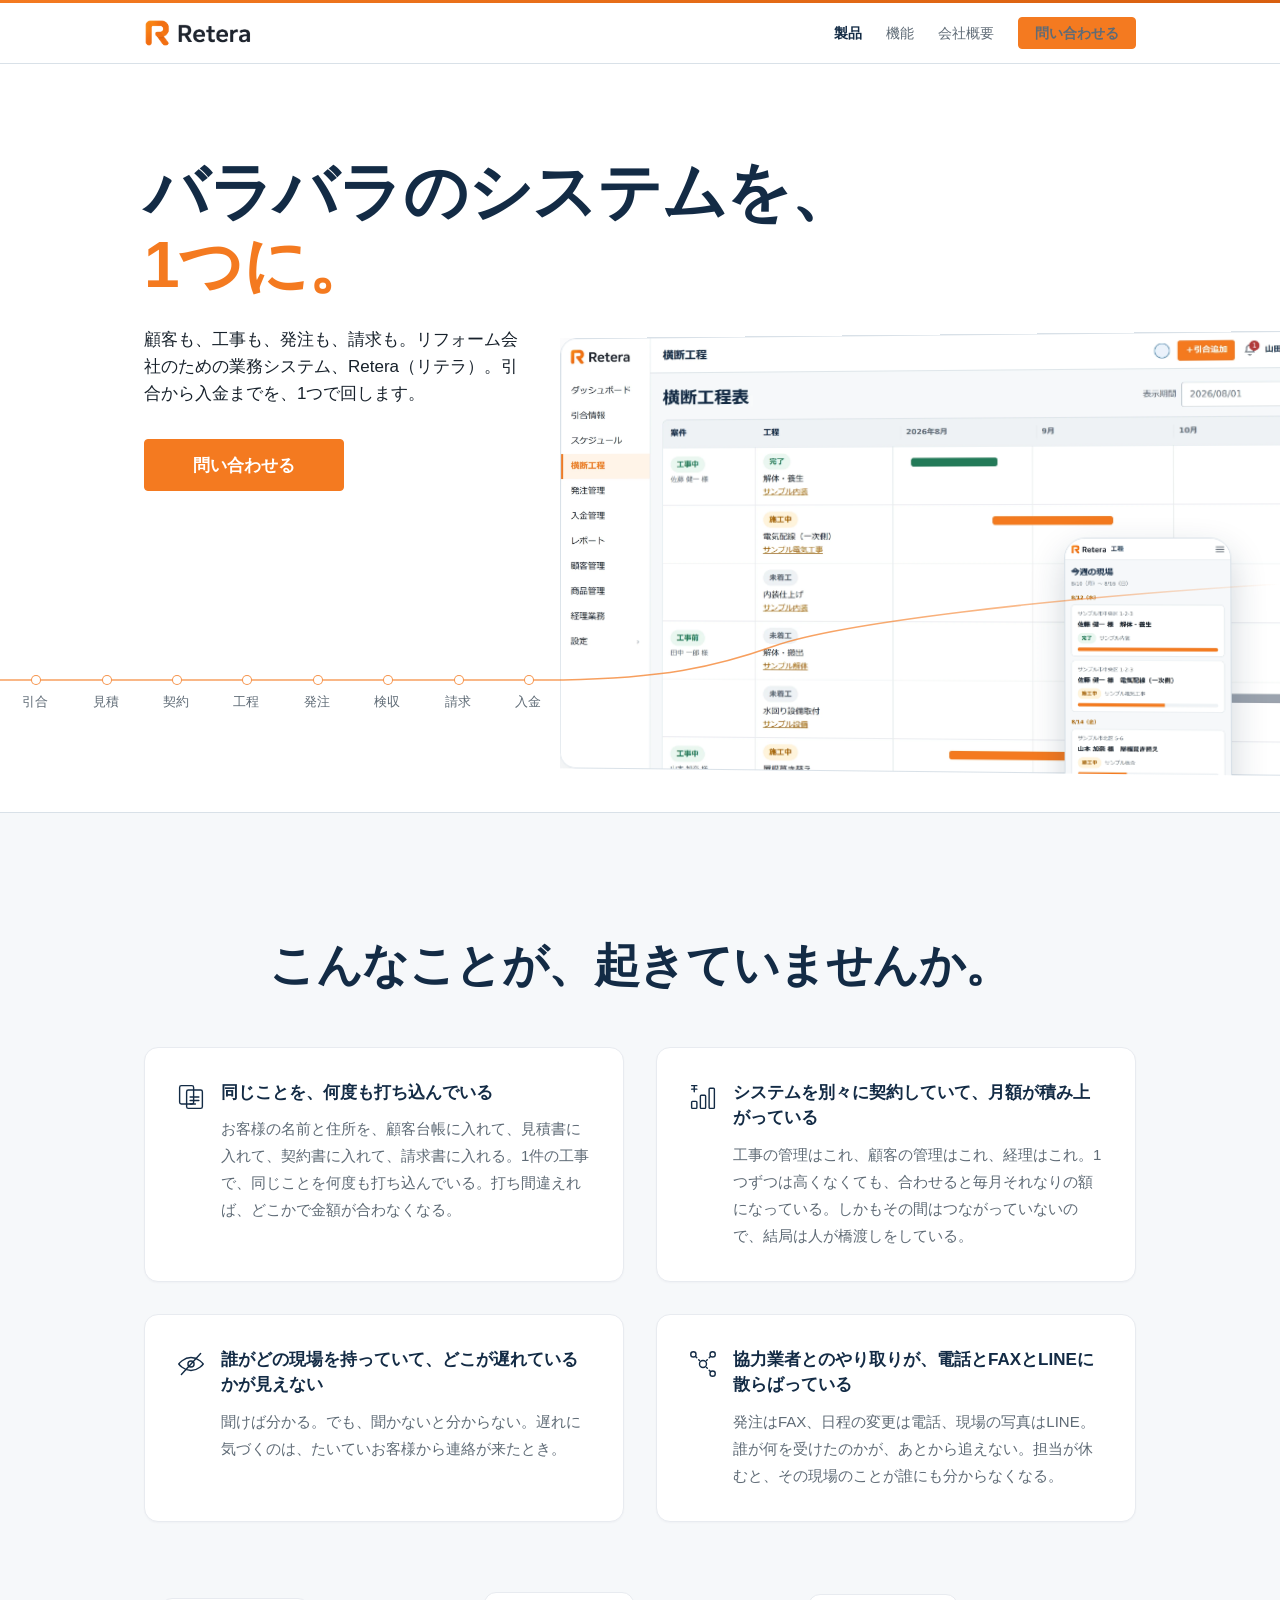
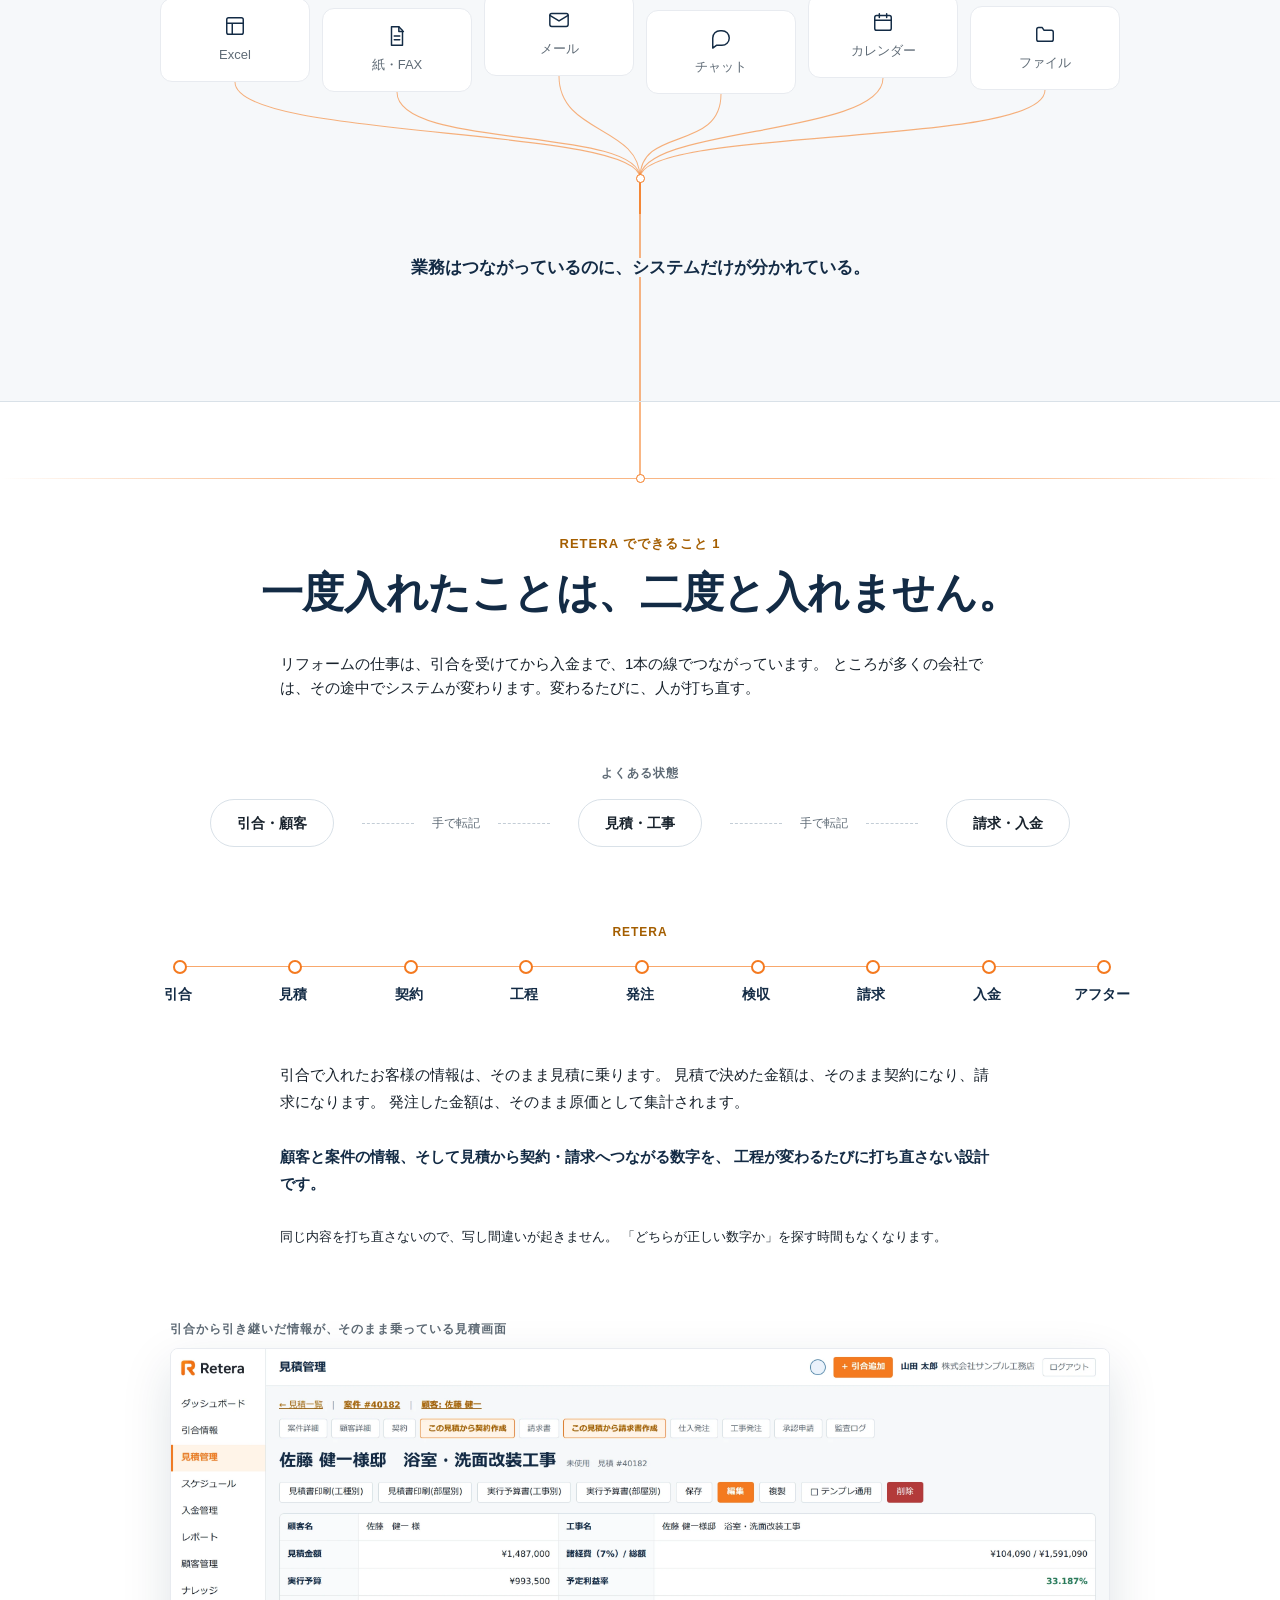
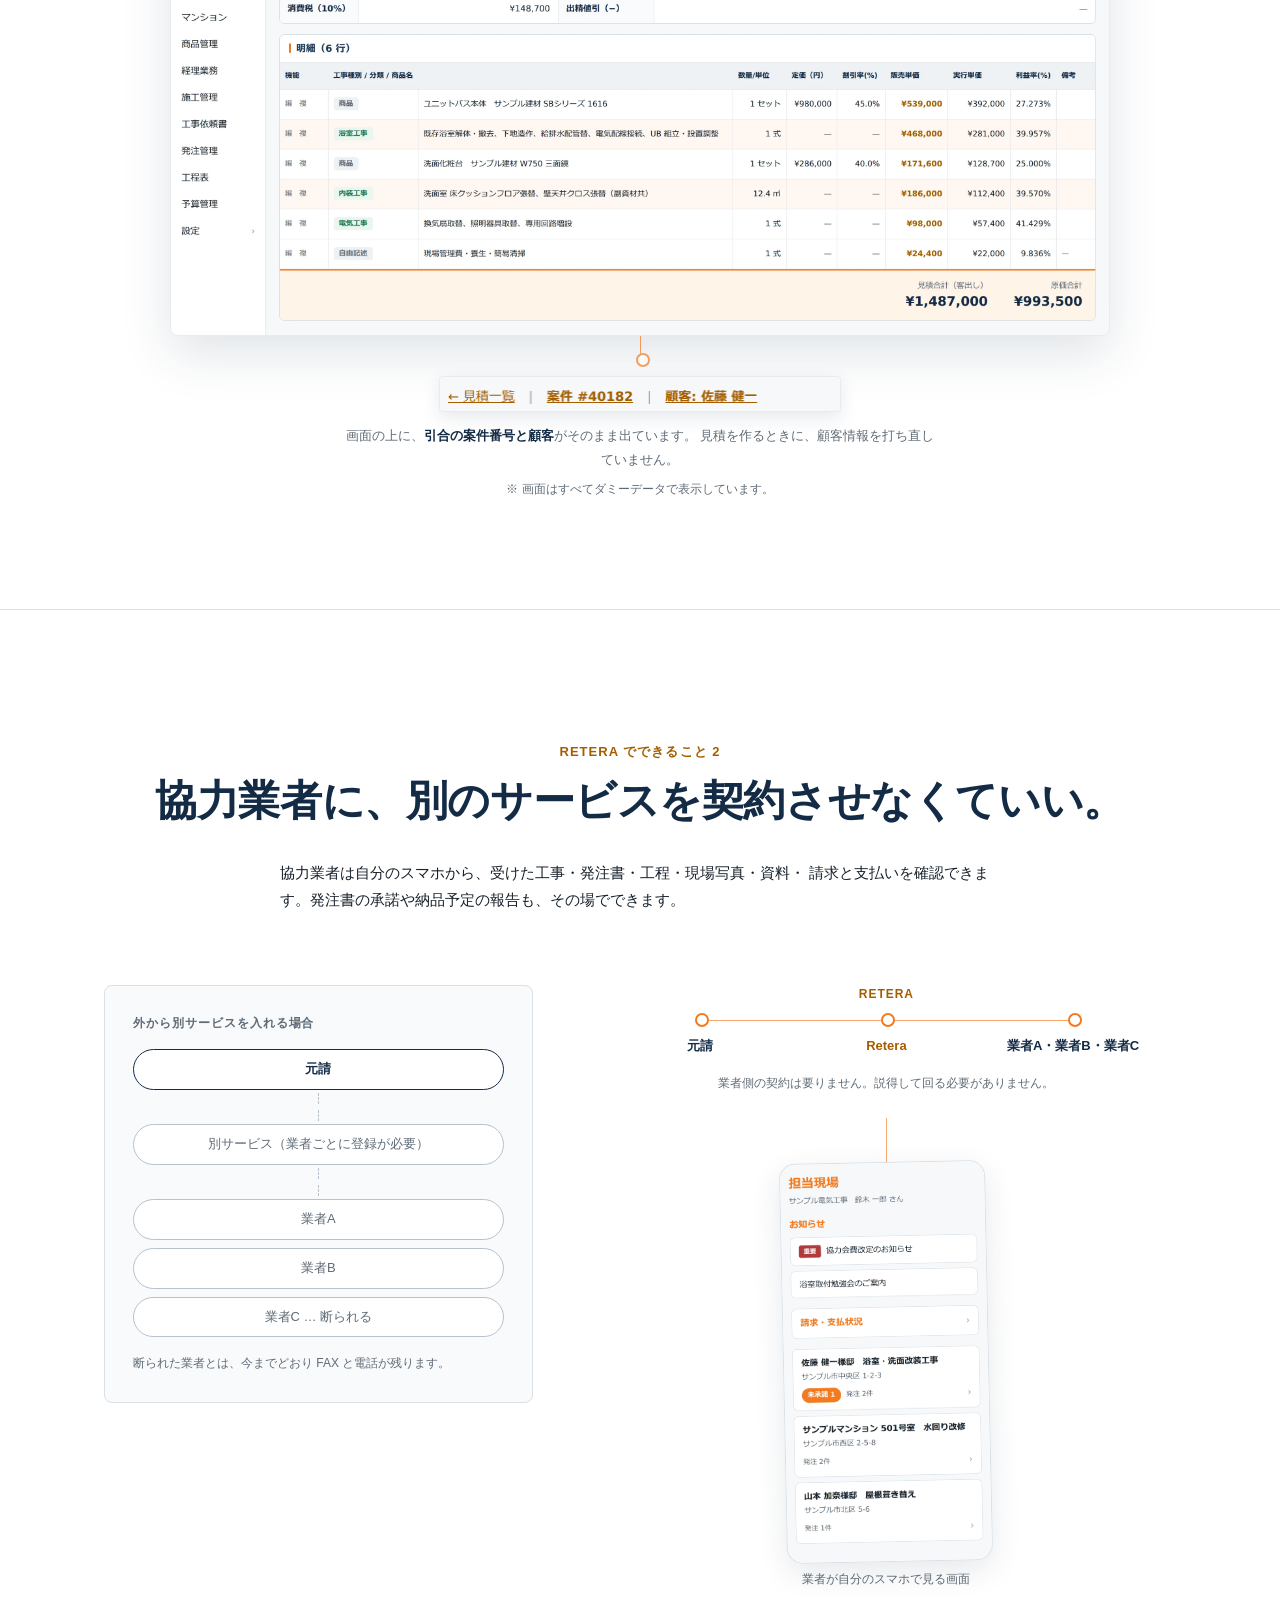
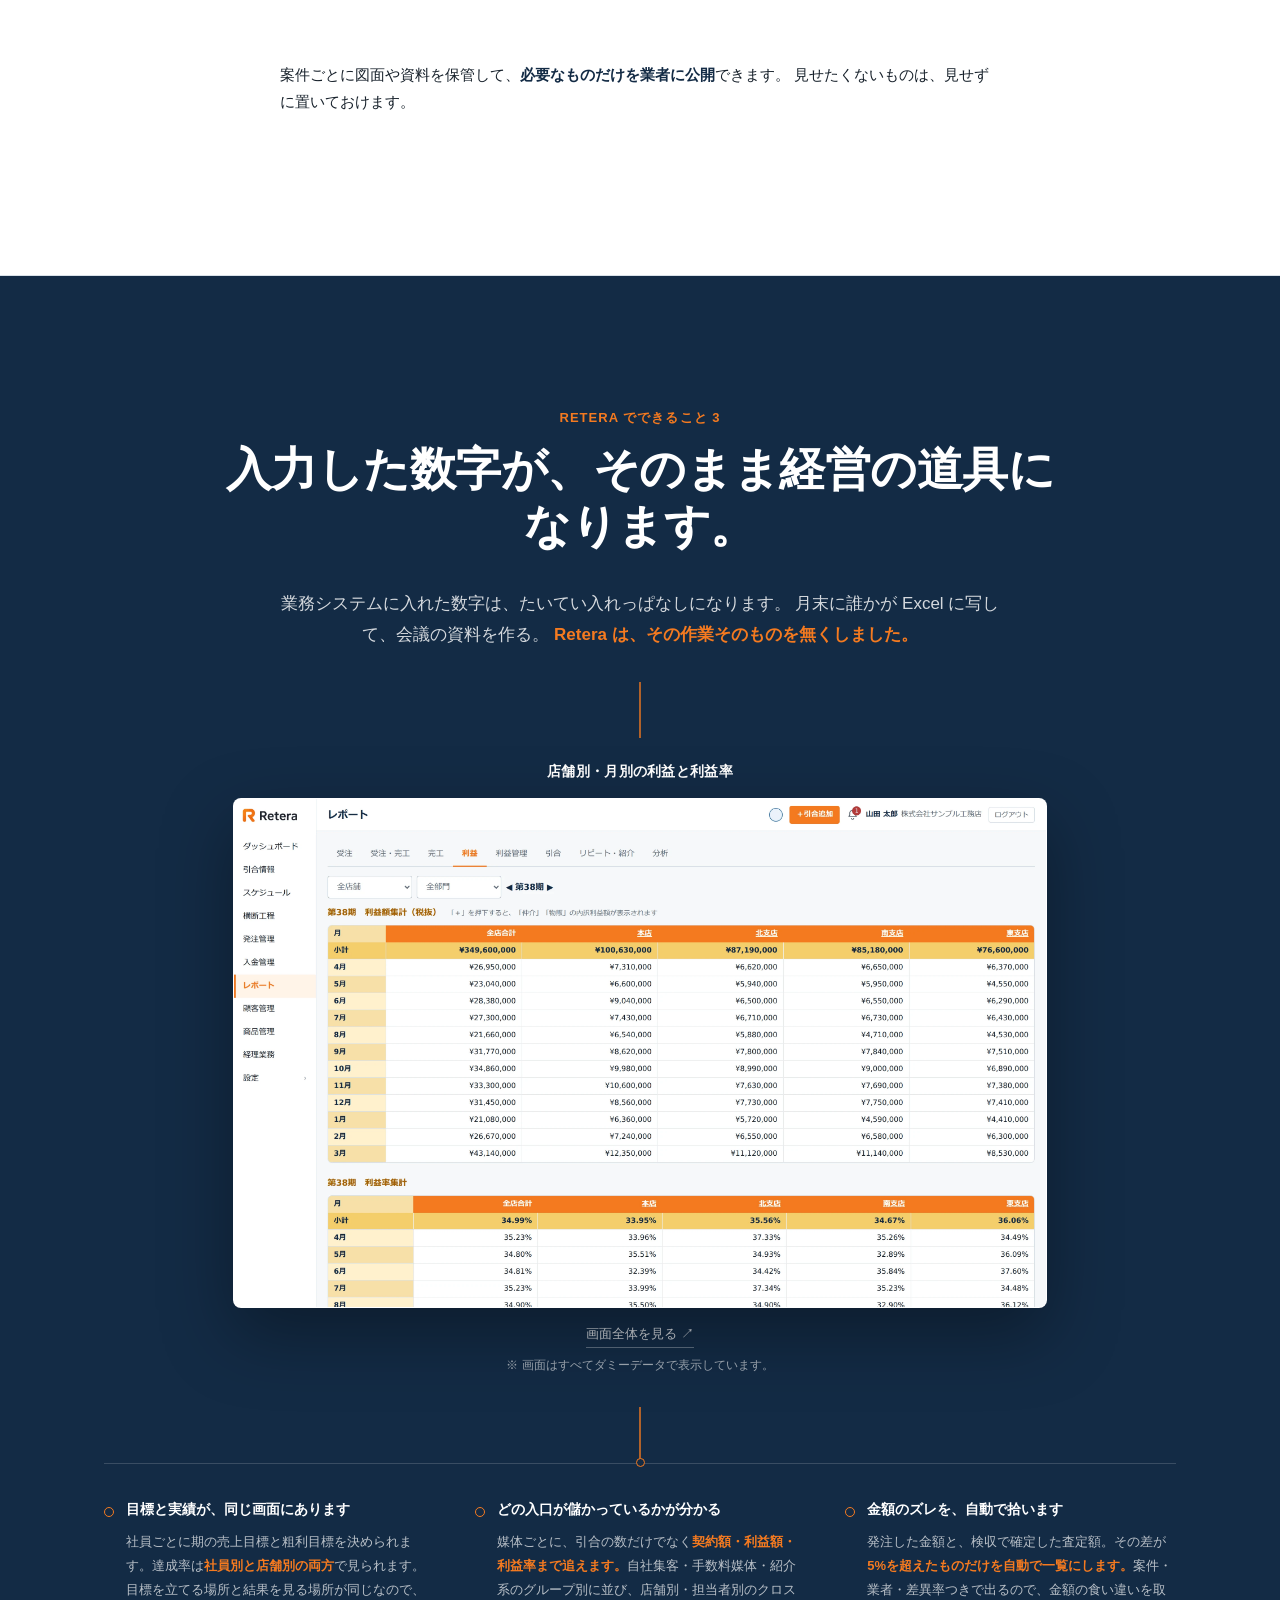
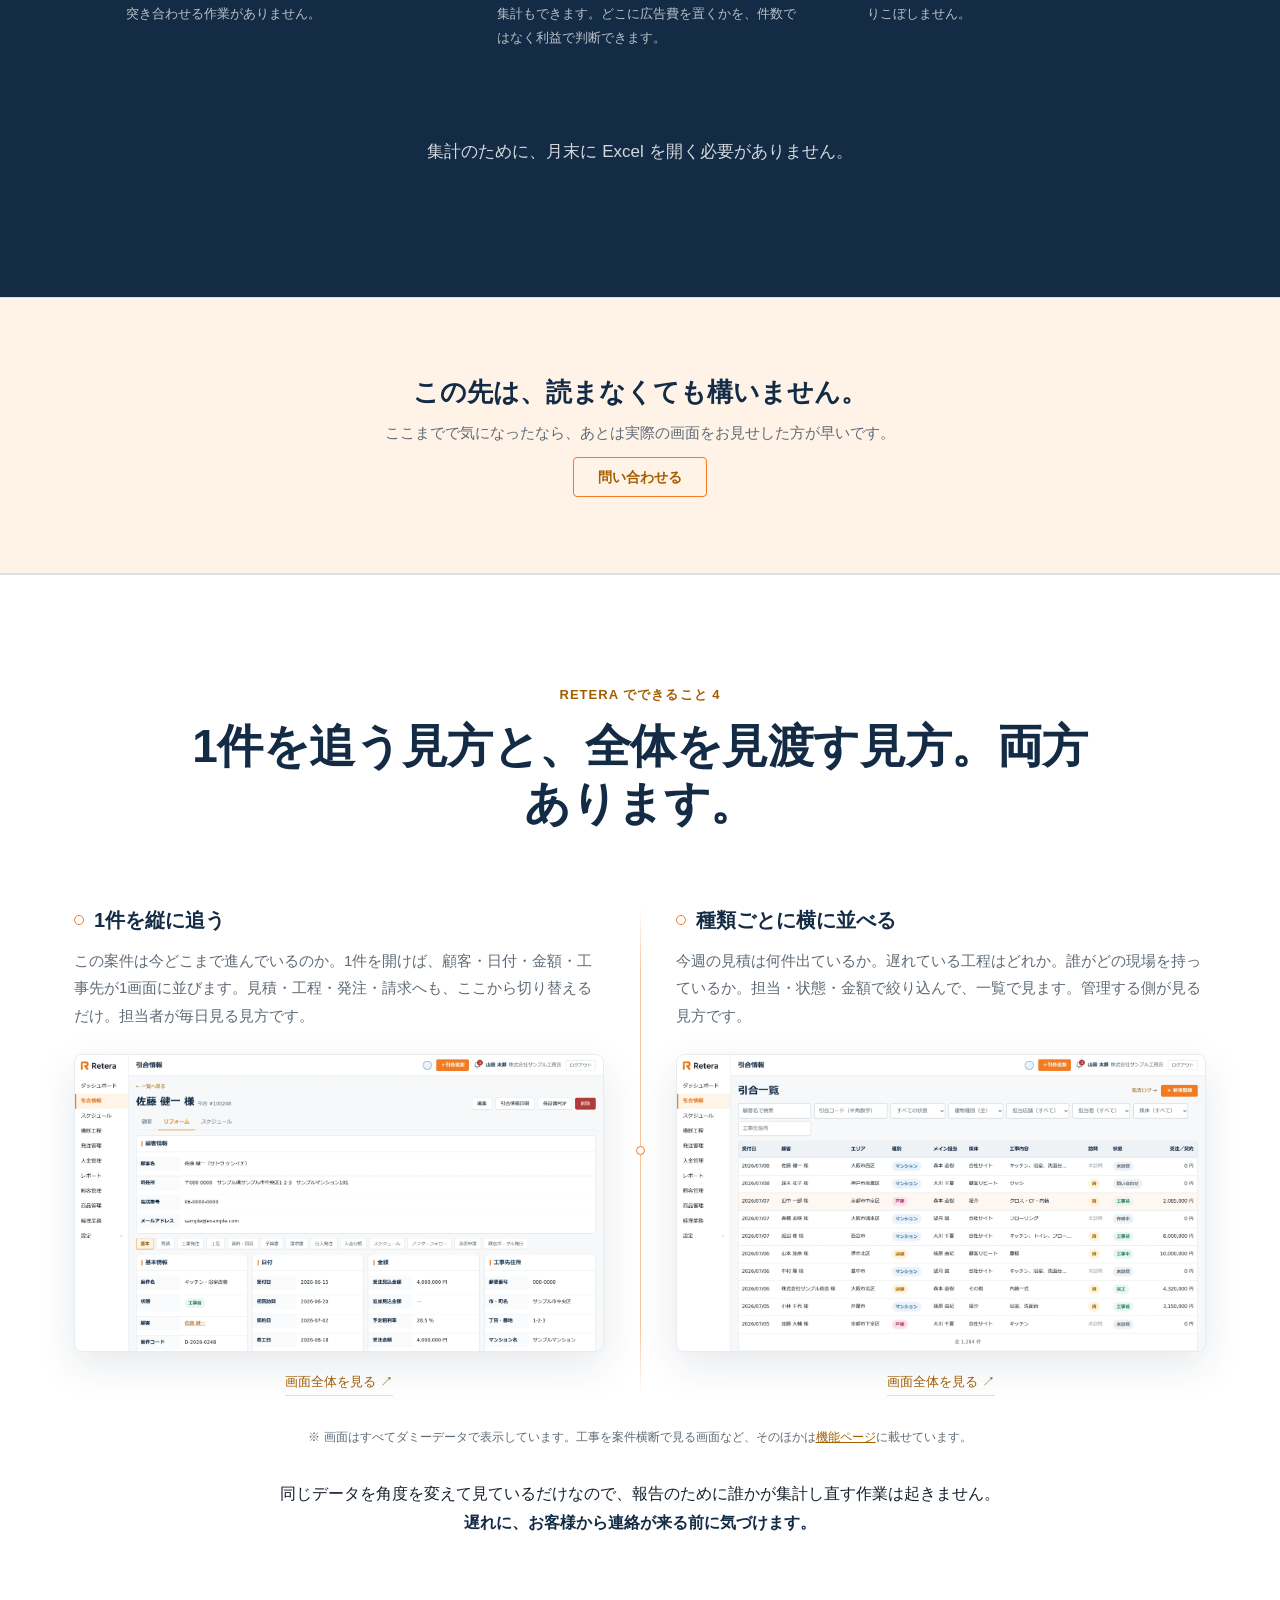
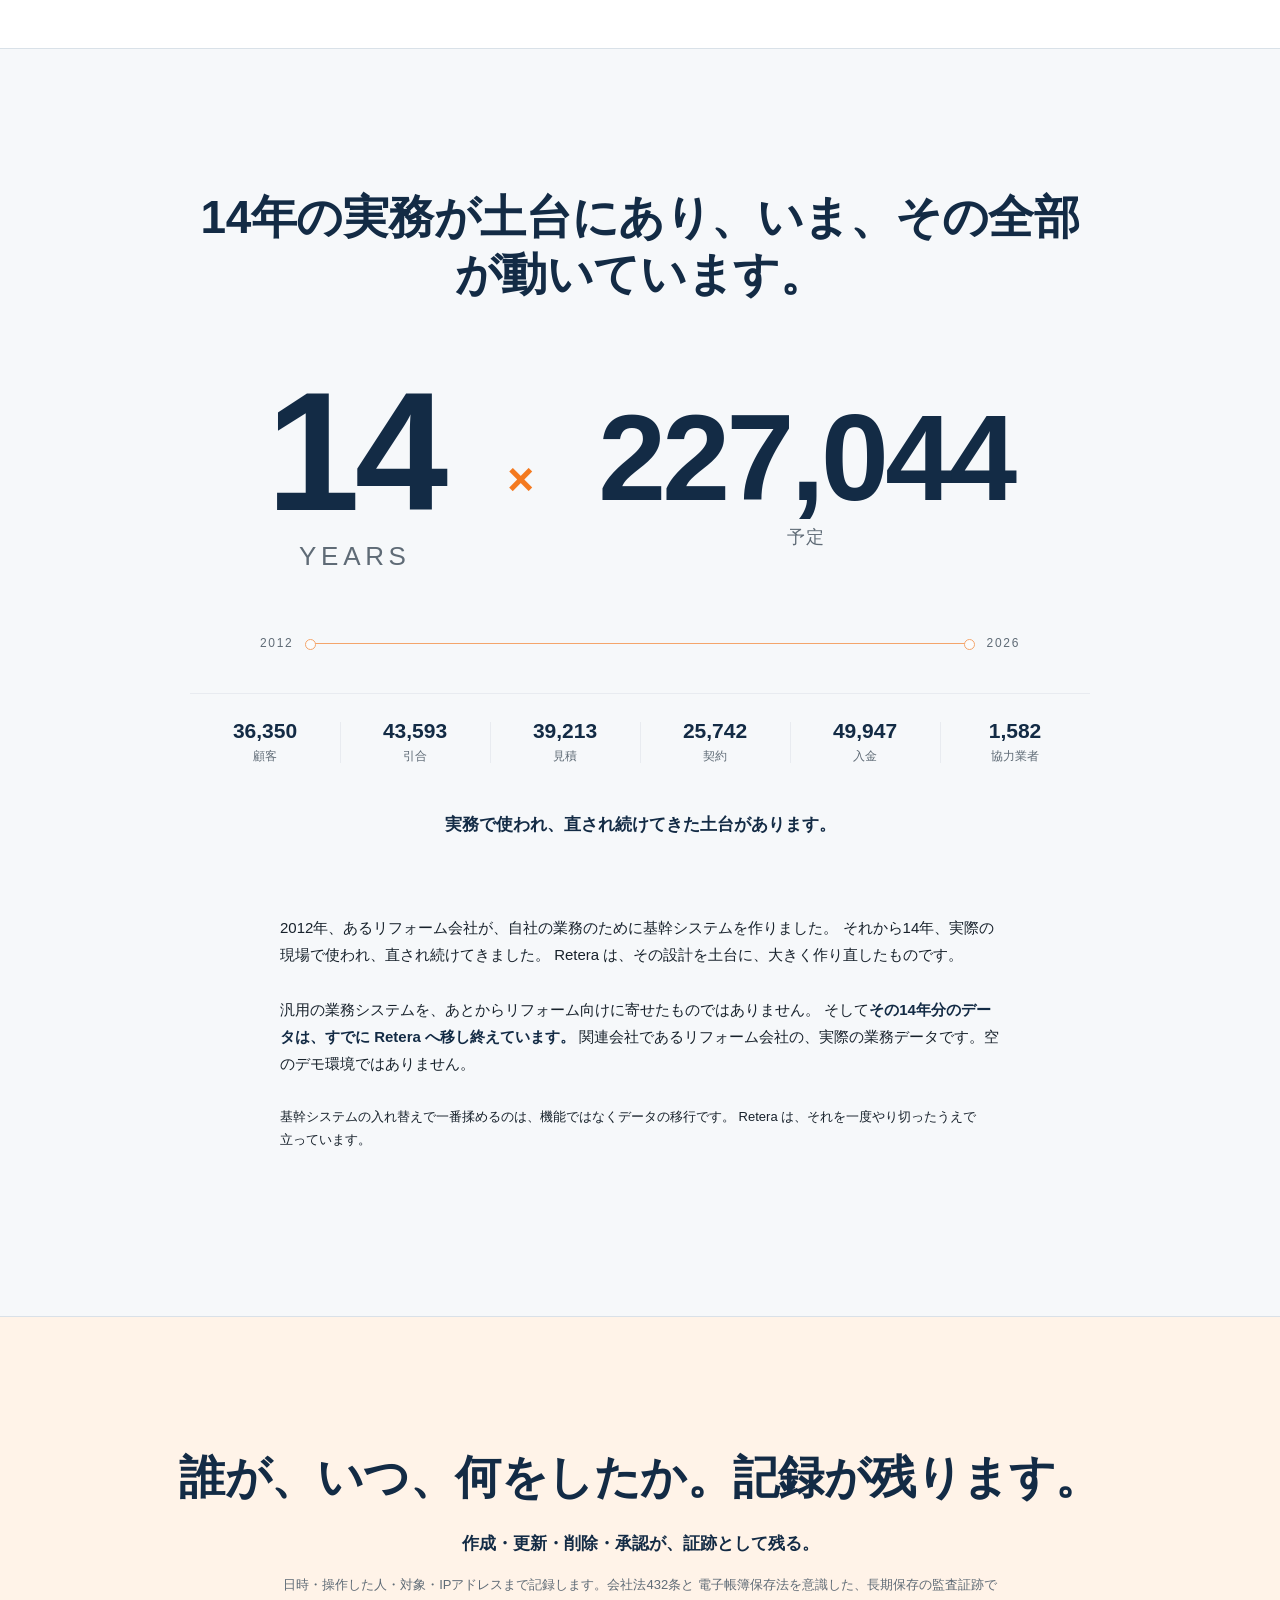
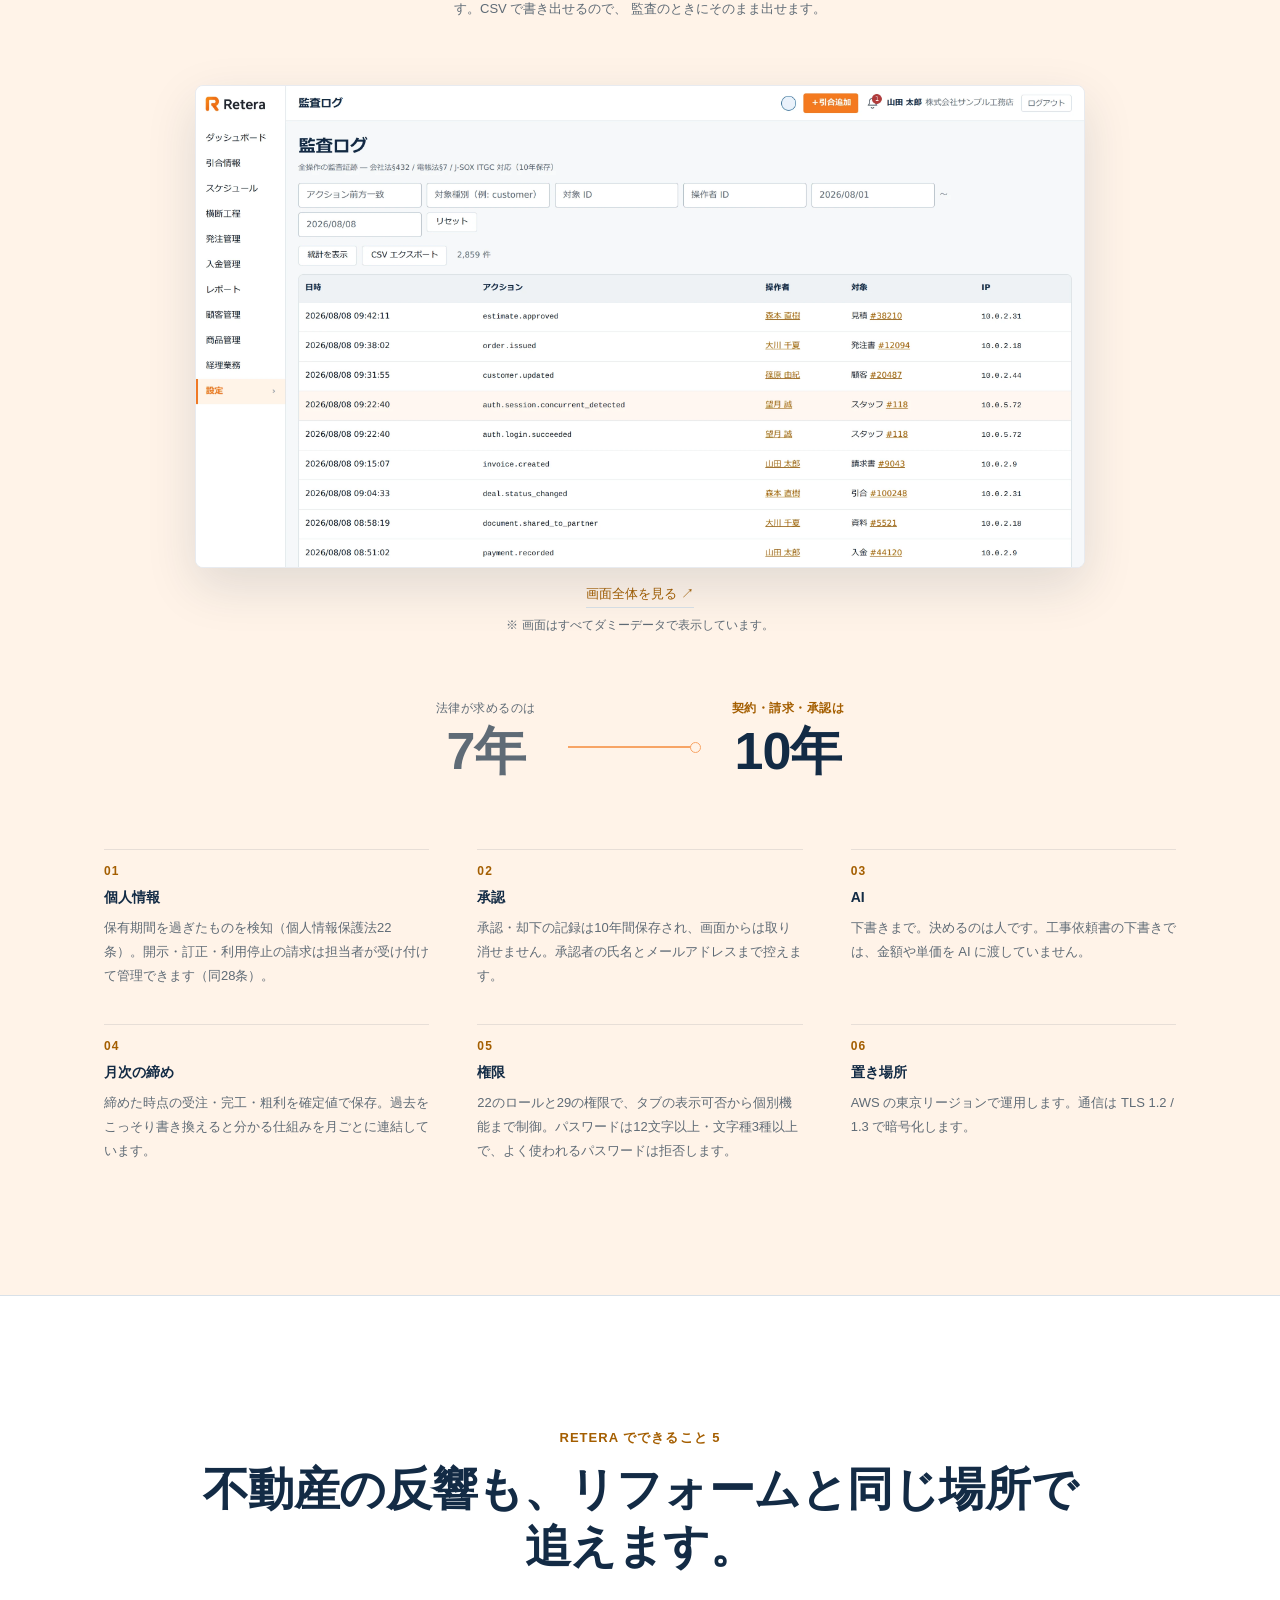
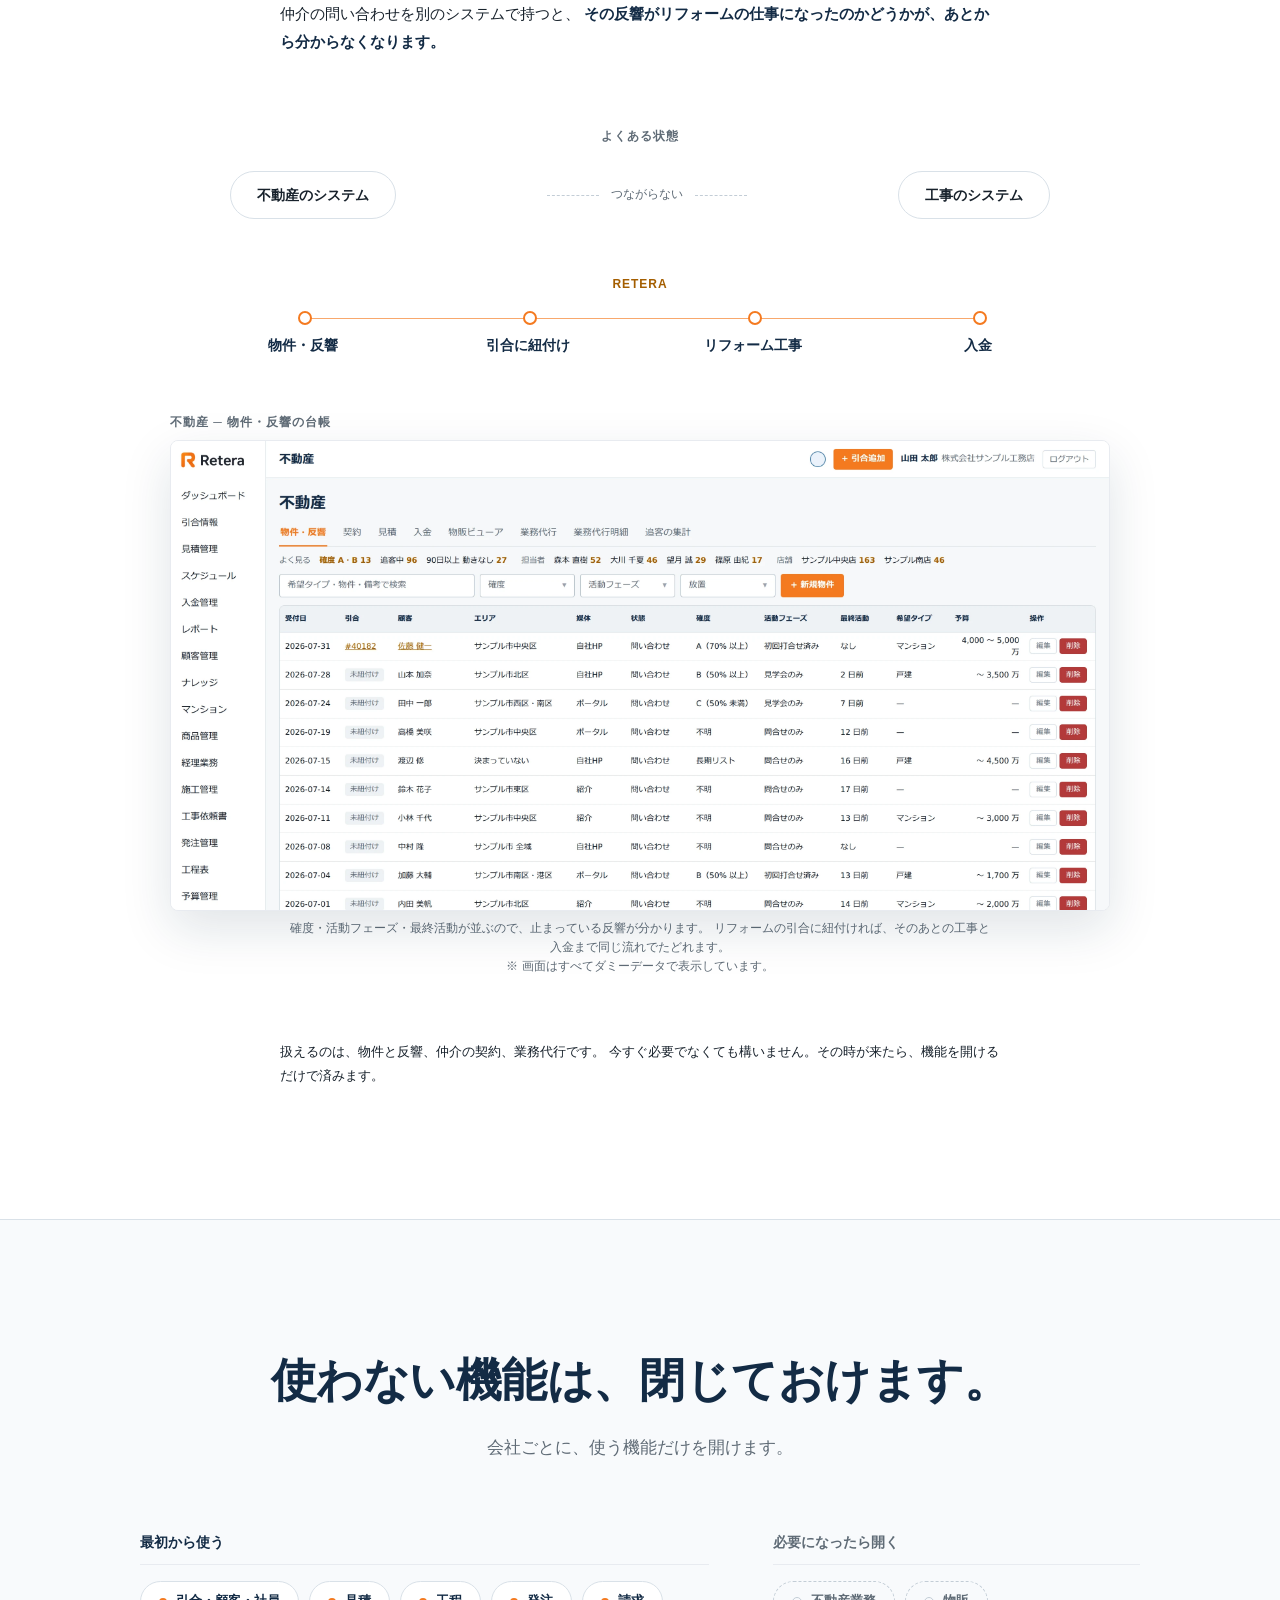
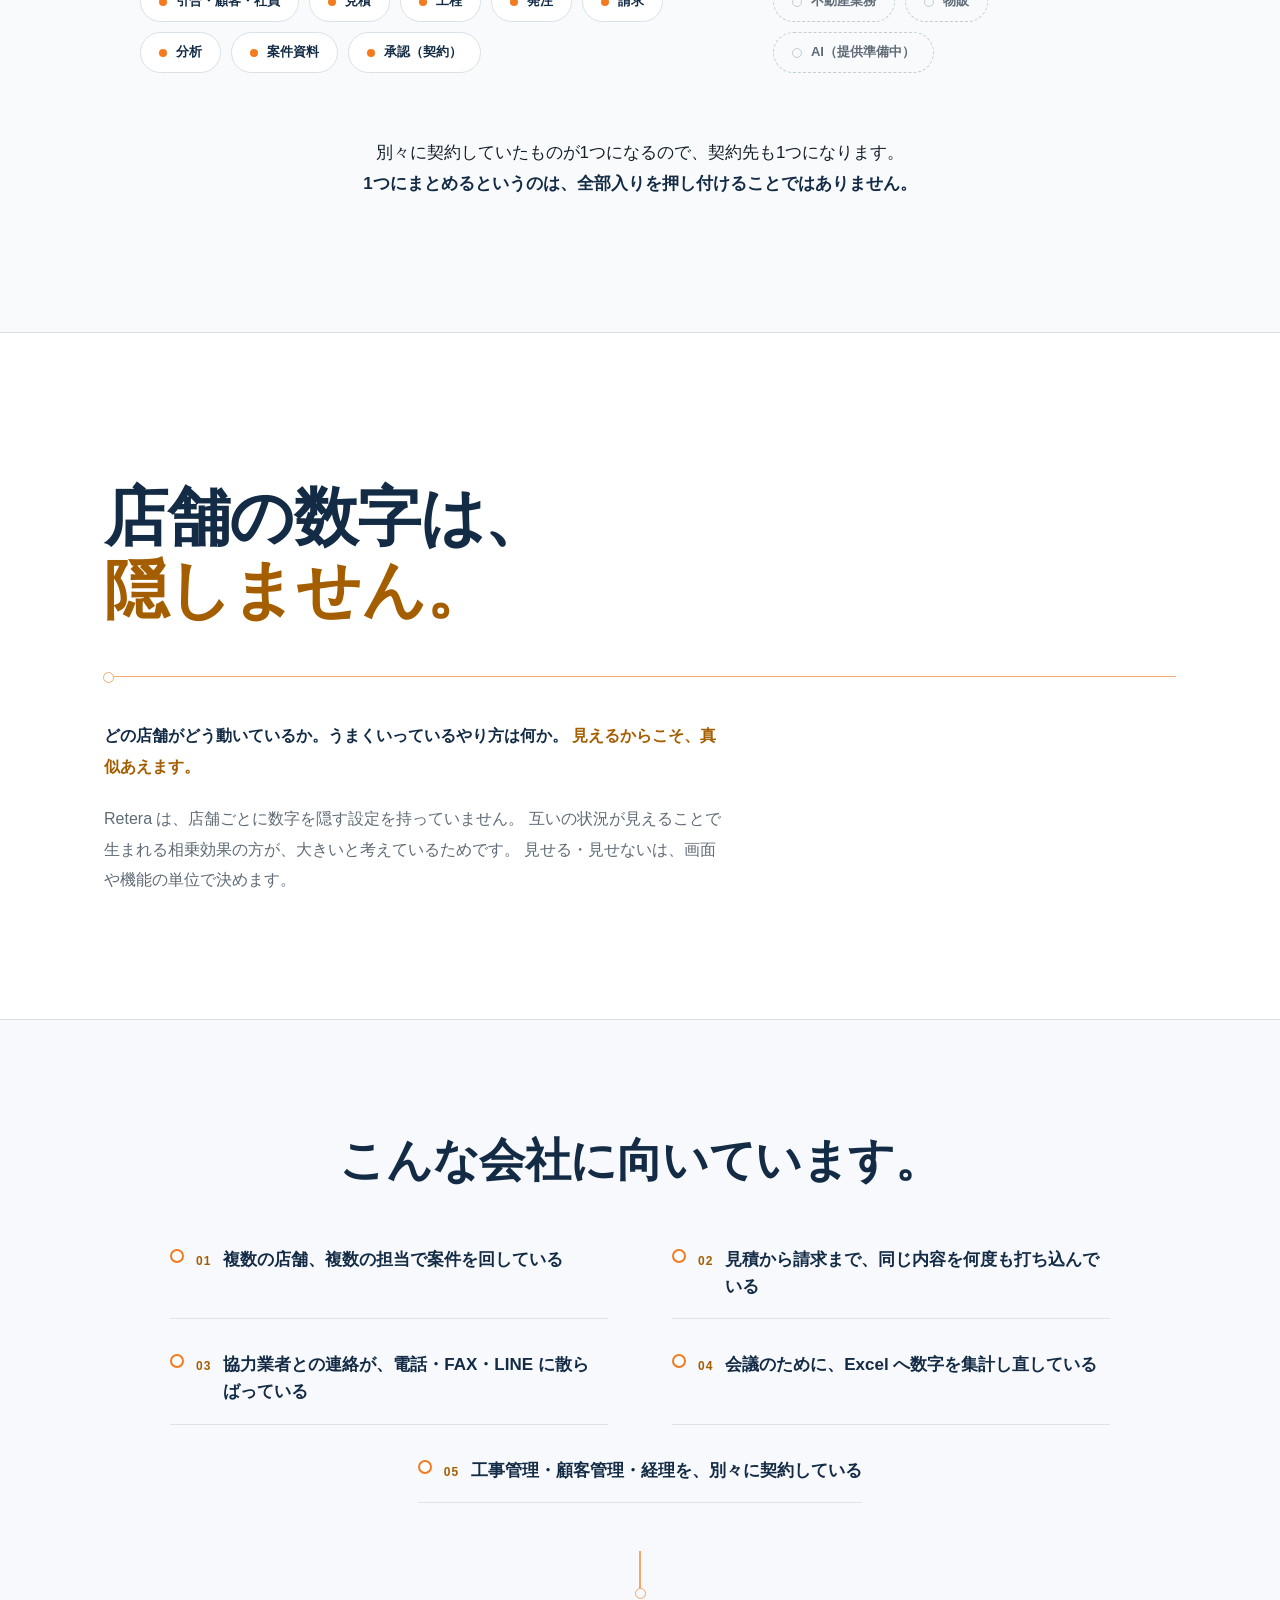
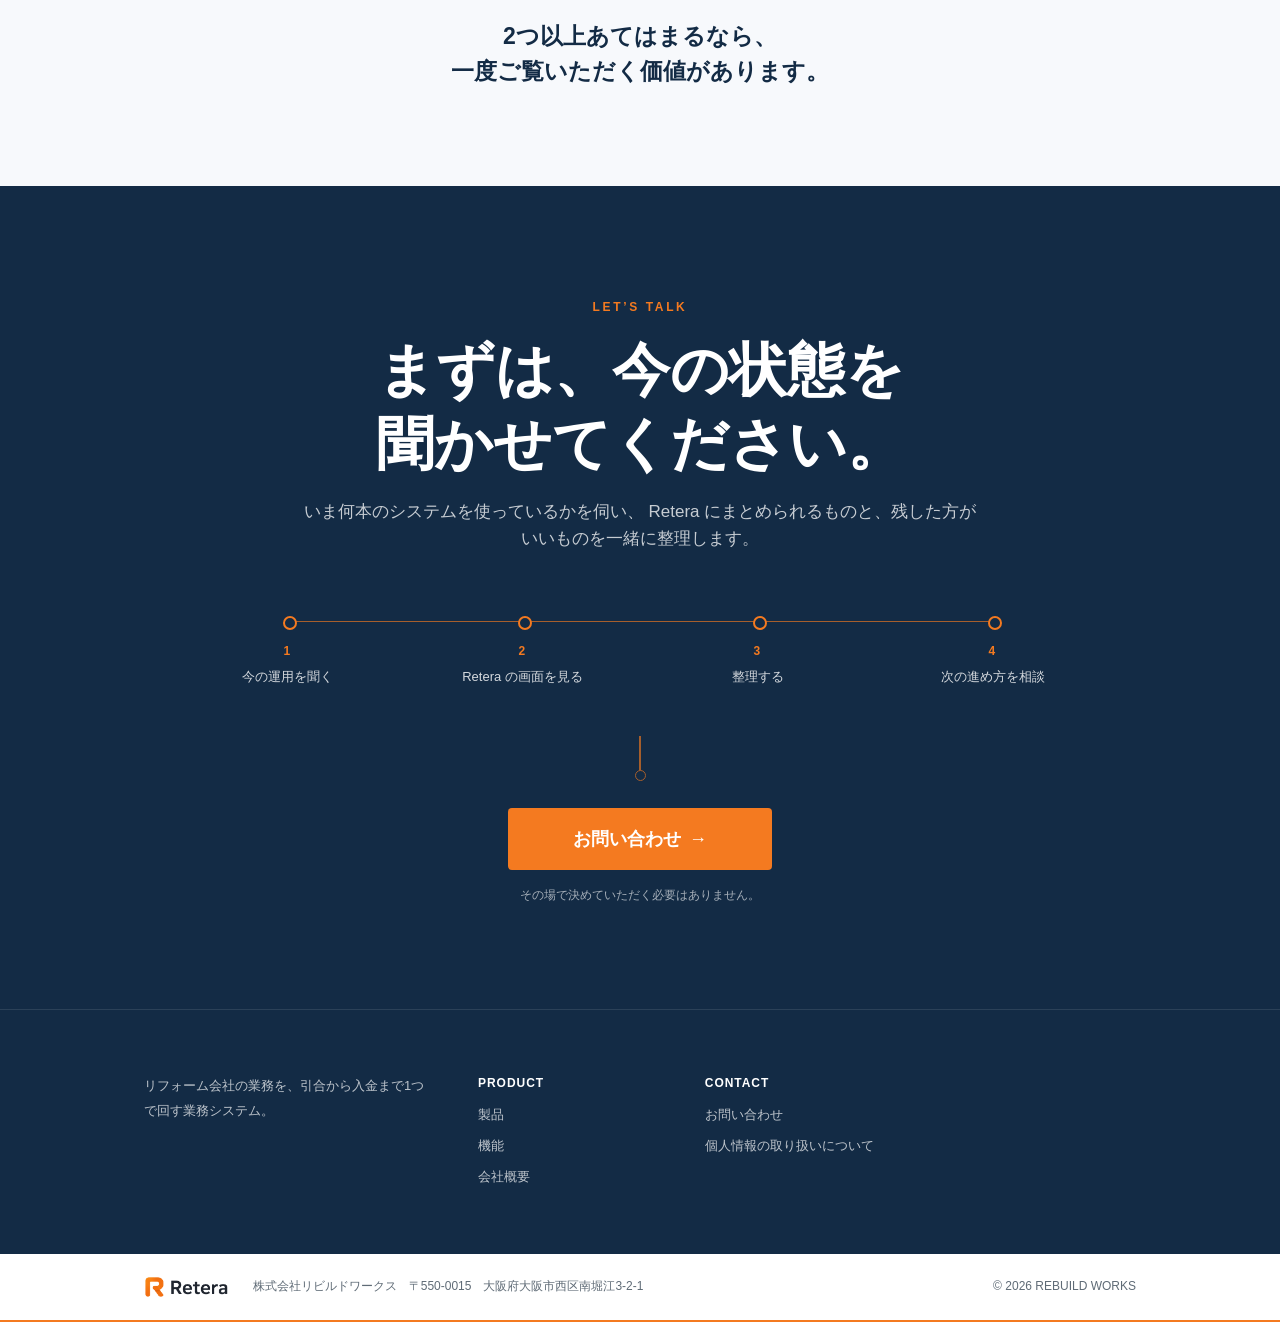
==== index.html @ f946f9e1 "図の線とノードの位置ずれを全ページ修正（第39回）" ====
<!DOCTYPE html>
<html lang="ja">
<head>
<meta charset="utf-8">
<meta name="viewport" content="width=device-width, initial-scale=1">
<title>リフォーム会社の業務システム Retera（リテラ）</title>
<meta name="description" content="Retera（リテラ）は、リフォーム会社の業務を引合から入金まで1つで回す業務システムです。引合・顧客、見積、契約、工程、発注、請求、入金、分析を同じデータの上でつなぎ、転記をなくします。提供は株式会社リビルドワークス。">

<meta name="robots" content="noindex, nofollow">

<meta property="og:type" content="website">
<meta property="og:site_name" content="Retera（リテラ）">
<meta property="og:locale" content="ja_JP">
<meta property="og:title" content="リフォーム会社の業務システム Retera（リテラ）">
<meta property="og:description" content="リフォーム会社の業務を、引合から入金まで1つで回す業務システム。顧客も、工事も、発注も、請求も、Retera（リテラ）1つで回します。">
<meta property="og:image" content="img/ogp.png">
<meta property="og:image:width" content="1200">
<meta property="og:image:height" content="630">
<meta property="og:image:alt" content="バラバラのシステムを、1つに。Retera（リテラ）">
<meta name="twitter:card" content="summary_large_image">
<meta name="twitter:title" content="リフォーム会社の業務システム Retera（リテラ）">
<meta name="twitter:description" content="リフォーム会社の業務を、引合から入金まで1つで回す業務システム。顧客も、工事も、発注も、請求も、Retera（リテラ）1つで回します。">
<meta name="twitter:image" content="img/ogp.png">

<meta name="theme-color" content="#132B45">
<link rel="icon" href="img/retera-mark-512.png">
<link rel="icon" type="image/png" sizes="32x32" href="img/favicon-32.png">
<link rel="icon" type="image/png" sizes="16x16" href="img/favicon-16.png">
<link rel="apple-touch-icon" sizes="180x180" href="img/apple-touch-icon.png">

<script type="application/ld+json">
{
  "@context": "https://schema.org",
  "@graph": [
    {
      "@type": "Organization",
      "name": "株式会社リビルドワークス",
      "alternateName": "REBUILD WORKS",
      "foundingDate": "2023",
      "email": "office@rebuildworks.co.jp",
      "telephone": "+81-6-6964-8777",
      "faxNumber": "+81-6-6964-8778",
      "address": {
        "@type": "PostalAddress",
        "postalCode": "550-0015",
        "addressCountry": "JP",
        "addressRegion": "大阪府",
        "addressLocality": "大阪市西区",
        "streetAddress": "南堀江3-2-1"
      },
      "logo": "img/retera-logo.png"
    },
    {
      "@type": "WebSite",
      "name": "Retera（リテラ）",
      "inLanguage": "ja",
      "publisher": {
        "@type": "Organization",
        "name": "株式会社リビルドワークス"
      }
    },
    {
      "@type": "SoftwareApplication",
      "name": "Retera",
      "alternateName": "リテラ",
      "applicationCategory": "BusinessApplication",
      "applicationSubCategory": "業務管理システム",
      "operatingSystem": "Web ブラウザ",
      "inLanguage": "ja",
      "description": "リフォーム会社の業務を、引合から入金まで1つで回す業務システム。引合・顧客、見積・契約、工程、発注・協力業者、請求・入金、分析までを同じデータの上でつなぎます。",
      "featureList": [
        "引合・顧客管理",
        "見積作成",
        "工程管理（案件横断の工程表）",
        "発注・協力業者ポータル",
        "請求・入金管理",
        "分析ダッシュボード",
        "案件資料の保管と業者への公開",
        "発注書の承認",
        "監査ログ"
      ],
      "publisher": {
        "@type": "Organization",
        "name": "株式会社リビルドワークス"
      }
    }
  ]
}
</script>
<link rel="stylesheet" href="style.css">

<script async src="https://www.googletagmanager.com/gtag/js?id=G-D5KDS50C9G"></script>
<script>
  window.dataLayer = window.dataLayer || [];
  function gtag(){dataLayer.push(arguments);}
  gtag('js', new Date());
  gtag('config', 'G-D5KDS50C9G');
</script>

</head>
<body>

<header class="site-header">
  <div class="container">
    <a class="brand" href="index.html"><img src="img/retera-logo.png" alt="Retera" width="593" height="154" decoding="async"></a>
    <button class="nav-toggle" type="button" aria-label="メニュー" aria-expanded="false"><span></span><span></span><span></span></button>
    <nav class="site-nav">
      <a href="index.html" class="current">製品</a>
      <a href="features.html">機能</a>
      <a href="company.html">会社概要</a>
      <a href="contact.html" class="btn btn-primary btn-sm">問い合わせる</a>
    </nav>
  </div>
</header>

<main>

<section class="hero">
  <div class="container hero-copy">
    <h1 class="h-hero">バラバラの<span class="nbr"><br></span>システムを、<br><span class="hi">1つに。</span></h1>
    <p class="lead">
      顧客も、工事も、発注も、請求も。リフォーム会社のための業務システム、<span class="nb">Retera（リテラ）。</span>引合から入金までを、1つで回します。
    </p>
    <a href="contact.html" class="btn btn-primary btn-hero">問い合わせる</a>
  </div>

  <ol class="heroline" role="img" aria-label="引合から入金までが一本につながっている">
    <li>引合</li><li>見積</li><li>契約</li><li>工程</li>
    <li>発注</li><li>検収</li><li>請求</li><li>入金</li>
  </ol>

  <div class="hero-stage">
    <div class="hero-pc">
      <picture><source srcset="img/screen-gantt.webp" type="image/webp"><img src="img/screen-gantt.png" alt="Retera の横断工程表。案件をまたいで工程が時間軸に並んでいる" width="2880" height="1400" decoding="async" fetchpriority="high"></picture>
    </div>
    <div class="hero-sp">
      <picture><source srcset="img/screen-mobile.webp" type="image/webp"><img src="img/screen-mobile.png" alt="Retera をスマホで開いた工程確認の画面" width="1170" height="2280" decoding="async"></picture>
    </div>
  </div>

  <div class="hero-flow" aria-hidden="true">
    <svg class="hero-line" viewBox="0 0 1200 132" preserveAspectRatio="none">
      <defs>
        <linearGradient id="lineFade" x1="0" y1="0" x2="1" y2="0">
          <stop offset="0" stop-color="#F47A20" stop-opacity="0.72"/>
          <stop offset="0.62" stop-color="#F47A20" stop-opacity="0.72"/>
          <stop offset="0.86" stop-color="#F47A20" stop-opacity="0.45"/>
          <stop offset="1" stop-color="#F47A20" stop-opacity="0"/>
        </linearGradient>
      </defs>
      
      <path d="M0 96 H 528 C 620 94 668 84 726 62 S 980 14 1200 0"
            fill="none" stroke="url(#lineFade)" stroke-width="1.5" vector-effect="non-scaling-stroke"/>
    </svg>
    <ol class="hero-nodes" role="img" aria-label="引合から入金までが一本につながっている">
      <li>引合</li><li>見積</li><li>契約</li><li>工程</li>
      <li>発注</li><li>検収</li><li>請求</li><li>入金</li>
    </ol>
  </div>

</section>

<section class="section issue">
  <div class="container">
    <h2 class="h-section">こんなことが、起きていませんか。</h2>

    <div class="issue-cards">
      <div class="issue-card">
        <svg class="ico" viewBox="0 0 32 32" aria-hidden="true">
          <rect x="3" y="3" width="16" height="21" rx="2"/>
          <rect x="11" y="8" width="18" height="21" rx="2"/>
          <path d="M15 16h10M15 20h10M15 24h6"/>
        </svg>
        <div>
          <h3>同じことを、何度も打ち込んでいる</h3>
          <p>お客様の名前と住所を、顧客台帳に入れて、見積書に入れて、契約書に入れて、請求書に入れる。1件の工事で、同じことを何度も打ち込んでいる。打ち間違えれば、どこかで金額が合わなくなる。</p>
        </div>
      </div>

      <div class="issue-card">
        <svg class="ico" viewBox="0 0 32 32" aria-hidden="true">
          <rect x="3" y="21" width="6" height="8" rx="1"/>
          <rect x="13" y="14" width="6" height="15" rx="1"/>
          <rect x="23" y="6" width="6" height="23" rx="1"/>
          <path d="M3 3h6M3 7h6M6 3v7"/>
        </svg>
        <div>
          <h3>システムを別々に契約していて、月額が積み上がっている</h3>
          <p>工事の管理はこれ、顧客の管理はこれ、経理はこれ。1つずつは高くなくても、合わせると毎月それなりの額になっている。しかもその間はつながっていないので、結局は人が橋渡しをしている。</p>
        </div>
      </div>

      <div class="issue-card">
        <svg class="ico" viewBox="0 0 32 32" aria-hidden="true">
          <path d="M2 16s5.5-7.5 14-7.5S30 16 30 16s-5.5 7.5-14 7.5S2 16 2 16z"/>
          <circle cx="16" cy="16" r="3.5"/>
          <path d="M5 28L27 4"/>
        </svg>
        <div>
          <h3>誰がどの現場を持っていて、どこが遅れているかが見えない</h3>
          <p>聞けば分かる。でも、聞かないと分からない。遅れに気づくのは、たいていお客様から連絡が来たとき。</p>
        </div>
      </div>

      <div class="issue-card">
        <svg class="ico" viewBox="0 0 32 32" aria-hidden="true">
          <circle cx="16" cy="16" r="4"/>
          <circle cx="5" cy="5" r="3"/>
          <circle cx="27" cy="5" r="3"/>
          <circle cx="27" cy="27" r="3"/>
          <path d="M7.5 7.5l4.5 4.5M24.5 7.5L20 12M24.5 24.5L20 20" stroke-dasharray="2 3"/>
        </svg>
        <div>
          <h3>協力業者とのやり取りが、電話とFAXとLINEに散らばっている</h3>
          <p>発注はFAX、日程の変更は電話、現場の写真はLINE。誰が何を受けたのかが、あとから追えない。担当が休むと、その現場のことが誰にも分からなくなる。</p>
        </div>
      </div>
    </div>

    <div class="split-viz">
      <ul class="split-cards">
        <li>
          <svg class="ico" viewBox="0 0 24 24" aria-hidden="true"><rect x="3" y="3" width="18" height="18" rx="2"/><path d="M3 9h18M9 9v12"/></svg>
          Excel
        </li>
        <li>
          <svg class="ico" viewBox="0 0 24 24" aria-hidden="true"><path d="M6 2h8l4 4v16H6z"/><path d="M14 2v5h5M9 12h6M9 16h6"/></svg>
          紙・FAX
        </li>
        <li>
          <svg class="ico" viewBox="0 0 24 24" aria-hidden="true"><rect x="2" y="5" width="20" height="14" rx="2"/><path d="M2 7l10 6 10-6"/></svg>
          メール
        </li>
        <li>
          <svg class="ico" viewBox="0 0 24 24" aria-hidden="true"><path d="M21 12a8 8 0 0 1-8 8H7l-4 3V12a8 8 0 0 1 8-8h2a8 8 0 0 1 8 8z"/></svg>
          チャット
        </li>
        <li>
          <svg class="ico" viewBox="0 0 24 24" aria-hidden="true"><rect x="3" y="5" width="18" height="16" rx="2"/><path d="M3 10h18M8 3v4M16 3v4"/></svg>
          カレンダー
        </li>
        <li>
          <svg class="ico" viewBox="0 0 24 24" aria-hidden="true"><path d="M3 7a2 2 0 0 1 2-2h4l2 3h8a2 2 0 0 1 2 2v8a2 2 0 0 1-2 2H5a2 2 0 0 1-2-2z"/></svg>
          ファイル
        </li>
      </ul>

      <div class="converge-wrap">
      
      <svg class="converge converge-pc" viewBox="0 -8 1200 140" preserveAspectRatio="none" aria-hidden="true">
        <g fill="none" stroke="#F47A20" stroke-opacity="0.58" stroke-width="1.2" vector-effect="non-scaling-stroke">
          <path d="M93.75 0   C93.75 58   600 44 600 96"/>
          <path d="M296.25 10 C296.25 68  600 44 600 96"/>
          <path d="M498.75 -6 C498.75 52  600 44 600 96"/>
          <path d="M701.25 12 C701.25 70  600 44 600 96"/>
          <path d="M903.75 -4 C903.75 54  600 44 600 96"/>
          <path d="M1106.25 8 C1106.25 66 600 44 600 96"/>
        </g>
        <path d="M600 96 V 132" fill="none" stroke="#F47A20" stroke-width="1.8" vector-effect="non-scaling-stroke"/>
      </svg>

      <svg class="converge converge-sp" viewBox="0 0 1200 104" preserveAspectRatio="none" aria-hidden="true">
        <g fill="none" stroke="#F47A20" stroke-opacity="0.58" stroke-width="1.2" vector-effect="non-scaling-stroke">
          <path d="M190.6 0 C190.6 46 600 34 600 72"/>
          <path d="M600 0 V 72"/>
          <path d="M1009.4 0 C1009.4 46 600 34 600 72"/>
        </g>
        <path d="M600 72 V 104" fill="none" stroke="#F47A20" stroke-width="1.8" vector-effect="non-scaling-stroke"/>
      </svg>
      
      <i class="cv-node" aria-hidden="true"></i>
      </div>

      <div class="issue-close">
        <p class="issue-next"><span>業務はつながっているのに、システムだけが分かれている。</span></p>
      </div>
    </div>
  </div>
</section>

<section class="section section-white flow-in">
  <div class="flow-join" aria-hidden="true">
    <span class="fj-v"></span>
    <span class="fj-h"></span>
    <span class="fj-n"></span>
  </div>
  <div class="container">
    <p class="kicker">RETERA でできること 1</p>
    <h2 class="h-section">一度入れたことは、二度と入れません。</h2>

    <p class="measure">
      リフォームの仕事は、引合を受けてから入金まで、1本の線でつながっています。
      ところが多くの会社では、その途中でシステムが変わります。変わるたびに、人が打ち直す。
    </p>

    <div class="compare viz solve-viz">
      <div class="cmp cmp-before">
        <div class="cmp-label">よくある状態</div>
        <div class="cmp-row">
          <span class="cmp-box">引合・顧客</span>
          <span class="cmp-break">手で転記</span>
          <span class="cmp-box">見積・工事</span>
          <span class="cmp-break">手で転記</span>
          <span class="cmp-box">請求・入金</span>
        </div>
      </div>

      <div class="cmp cmp-after">
        <div class="cmp-label">RETERA</div>
        <ol class="solveline" data-flow="9">
          <li>引合</li><li>見積</li><li>契約</li><li>工程</li><li>発注</li>
          <li>検収</li><li>請求</li><li>入金</li><li>アフター</li>
        </ol>
      </div>
    </div>

    <div class="measure solve-body">
      <p>
        引合で入れたお客様の情報は、そのまま見積に乗ります。
        見積で決めた金額は、そのまま契約になり、請求になります。
        発注した金額は、そのまま原価として集計されます。
      </p>
      <p>
        <span class="emph">顧客と案件の情報、そして見積から契約・請求へつながる数字を、
        工程が変わるたびに打ち直さない設計です。</span>
      </p>
      <p class="muted small">
        同じ内容を打ち直さないので、写し間違いが起きません。
        「どちらが正しい数字か」を探す時間もなくなります。
      </p>
    </div>

    <figure class="solve-shot">
      <figcaption class="ls-tag">引合から引き継いだ情報が、そのまま乗っている見積画面</figcaption>
      <a class="shot-frame" href="img/screen-estimate.png" target="_blank" rel="noopener">
        <picture><source srcset="img/screen-estimate.webp" type="image/webp"><img src="img/screen-estimate.png" alt="Retera の見積画面。上部に案件番号と顧客名が引合から引き継がれて表示されている" width="2880" height="1800" decoding="async" loading="lazy"></picture>
      </a>

      <div class="solve-zoom">
        <span class="sz-line" aria-hidden="true"></span>
        <img src="img/screen-estimate-crumb.png" alt="見積画面の上部。案件 #40182、顧客: 佐藤 健一" width="804" height="68" decoding="async" loading="lazy">
        <p class="sz-note">画面の上に、<span class="emph">引合の案件番号と顧客</span>がそのまま出ています。
          見積を作るときに、顧客情報を打ち直していません。</p>
      </div>

      <p class="shot-note">※ 画面はすべてダミーデータで表示しています。</p>
    </figure>
  </div>
</section>

<section class="section section-white partner">
  <div class="container">
    <p class="kicker">RETERA でできること 2</p>
    <h2 class="h-section">協力業者に、別のサービスを契約させなくていい。</h2>
    <div class="measure pt-intro">
      <p>
        協力業者は自分のスマホから、受けた工事・発注書・工程・現場写真・資料・
        請求と支払いを確認できます。発注書の承諾や納品予定の報告も、その場でできます。
      </p>
    </div>

    <div class="pt-grid">
      
      <div class="pt-split">
        <div class="pt-label">外から別サービスを入れる場合</div>
        <ul class="pt-chain">
          <li class="pt-item">元請</li>
          <li class="pt-cut" aria-hidden="true"></li>
          <li class="pt-item pt-item-x">別サービス（業者ごとに登録が必要）</li>
          <li class="pt-cut" aria-hidden="true"></li>
          <li class="pt-item pt-item-x">業者A</li>
          <li class="pt-item pt-item-x">業者B</li>
          <li class="pt-item pt-item-x">業者C … 断られる</li>
        </ul>
        <p class="pt-caption">断られた業者とは、今までどおり FAX と電話が残ります。</p>
      </div>

      <div class="pt-connect">
        <div class="pt-label pt-label-on">RETERA</div>
        <ol class="pt-line">
          <li>元請</li>
          <li class="is-main">Retera</li>
          <li class="pt-many"><span>業者A</span><span>業者B</span><span>業者C</span></li>
        </ol>
        <p class="pt-caption">業者側の契約は要りません。説得して回る必要がありません。</p>
        <div class="pt-drop" aria-hidden="true"></div>
        <figure class="pt-phone">
          <picture><source srcset="img/screen-vendor-home.webp" type="image/webp"><img src="img/screen-vendor-home.png" alt="協力業者が自分のスマホで見る Retera の担当現場一覧" width="1170" height="2280" decoding="async" loading="lazy"></picture>
          <figcaption>業者が自分のスマホで見る画面</figcaption>
        </figure>
      </div>
    </div>

    <div class="measure solve-body pt-foot">
      <p>
        案件ごとに図面や資料を保管して、<span class="emph">必要なものだけを業者に公開</span>できます。
        見せたくないものは、見せずに置いておけます。
      </p>
    </div>
  </div>
</section>

<section class="section section-navy biz">
  <div class="container">
    <p class="kicker">RETERA でできること 3</p>
    <h2 class="h-section">入力した数字が、そのまま経営の道具になります。</h2>

    <p class="lead measure biz-lead">
      業務システムに入れた数字は、たいてい入れっぱなしになります。
      月末に誰かが Excel に写して、会議の資料を作る。
      <span class="emph">Retera は、その作業そのものを無くしました。</span>
    </p>

    <div class="biz-drop" aria-hidden="true"></div>

    <div class="biz-shot">
      <h3 class="h-sub biz-shot-title">店舗別・月別の利益と利益率</h3>
      <a class="shot-frame" href="img/screen-report.png" target="_blank" rel="noopener">
        <picture><source srcset="img/screen-report.webp" type="image/webp"><img src="img/screen-report.png" alt="Retera のレポート画面。店舗別・月別の利益額と利益率が表で並んでいる" width="2880" height="1800" decoding="async" loading="lazy"></picture>
      </a>
      <a class="shot-more" href="img/screen-report.png" target="_blank" rel="noopener">画面全体を見る ↗</a>
      <p class="shot-note">※ 画面はすべてダミーデータで表示しています。</p>
    </div>

    <div class="biz-branch" aria-hidden="true"><span class="bb-v"></span><span class="bb-h"></span><span class="bb-n"></span></div>

    <ul class="biz-points">
      <li>
        <h3>目標と実績が、同じ画面にあります</h3>
        <p>社員ごとに期の売上目標と粗利目標を決められます。達成率は<span class="emph">社員別と店舗別の両方</span>で見られます。目標を立てる場所と結果を見る場所が同じなので、突き合わせる作業がありません。</p>
      </li>
      <li>
        <h3>どの入口が儲かっているかが分かる</h3>
        <p>媒体ごとに、引合の数だけでなく<span class="emph">契約額・利益額・利益率まで追えます。</span>自社集客・手数料媒体・紹介系のグループ別に並び、店舗別・担当者別のクロス集計もできます。どこに広告費を置くかを、件数ではなく利益で判断できます。</p>
      </li>
      <li>
        <h3>金額のズレを、自動で拾います</h3>
        <p>発注した金額と、検収で確定した査定額。その差が<span class="emph">5%を超えたものだけを自動で一覧にします。</span>案件・業者・差異率つきで出るので、金額の食い違いを取りこぼしません。</p>
      </li>
    </ul>

    <p class="lead measure biz-close">
      集計のために、月末に Excel を開く必要がありません。
    </p>
  </div>
</section>

<section class="cta-band">
  <div class="container">
    <div>
      <h2>この先は、読まなくても構いません。</h2>
      <p>ここまでで気になったなら、あとは実際の画面をお見せした方が早いです。</p>
    </div>
    <a href="contact.html" class="btn btn-primary">問い合わせる</a>
  </div>
</section>

<section class="section section-white dual-sec">
  <div class="container">
    <p class="kicker">RETERA でできること 4</p>
    <h2 class="h-section">1件を追う見方と、全体を見渡す見方。両方あります。</h2>

    <div class="dual">
      <span class="dual-rule" aria-hidden="true"><i></i></span>

      <h3 class="dual-t dual-a">1件を縦に追う</h3>
      <h3 class="dual-t dual-b">種類ごとに横に並べる</h3>

      <p class="dual-p dual-a">この案件は今どこまで進んでいるのか。1件を開けば、顧客・日付・金額・工事先が1画面に並びます。見積・工程・発注・請求へも、ここから切り替えるだけ。担当者が毎日見る見方です。</p>
      <p class="dual-p dual-b">今週の見積は何件出ているか。遅れている工程はどれか。誰がどの現場を持っているか。担当・状態・金額で絞り込んで、一覧で見ます。管理する側が見る見方です。</p>

      <figure class="dual-s dual-a">
        <a class="shot-frame" href="img/screen-detail.png" target="_blank" rel="noopener">
          <picture><source srcset="img/screen-detail.webp" type="image/webp"><img src="img/screen-detail.png" alt="Retera の引合詳細画面" width="2880" height="1760" decoding="async" loading="lazy"></picture>
        </a>
        <figcaption><a class="shot-more" href="img/screen-detail.png" target="_blank" rel="noopener">画面全体を見る ↗</a></figcaption>
      </figure>
      <figure class="dual-s dual-b">
        <a class="shot-frame" href="img/screen-list.png" target="_blank" rel="noopener">
          <picture><source srcset="img/screen-list.webp" type="image/webp"><img src="img/screen-list.png" alt="Retera の引合一覧画面" width="2880" height="1640" decoding="async" loading="lazy"></picture>
        </a>
        <figcaption><a class="shot-more" href="img/screen-list.png" target="_blank" rel="noopener">画面全体を見る ↗</a></figcaption>
      </figure>
    </div>

    <p class="shot-note dual-note">※ 画面はすべてダミーデータで表示しています。工事を案件横断で見る画面など、そのほかは<a href="features.html">機能ページ</a>に載せています。</p>

    <p class="measure dual-close">
      同じデータを角度を変えて見ているだけなので、報告のために誰かが集計し直す作業は起きません。
      <span class="emph">遅れに、お客様から連絡が来る前に気づけます。</span>
    </p>
  </div>
</section>

<section class="section years">
  <div class="container">
    <h2 class="h-section">14年の実務が土台にあり、いま、その全部が動いています。</h2>

    <div class="yr">
      <div class="yr-main">
        <div class="yr-num yr-14"><b>14</b><span>YEARS</span></div>
        <div class="yr-x" aria-hidden="true">×</div>
        <div class="yr-num yr-226"><b>227,044</b><span>予定</span></div>
      </div>

      <div class="yr-line" aria-hidden="true">
        <span>2012</span><i></i><span>2026</span>
      </div>

      <ul class="yr-sub">
        <li><b>36,350</b><span>顧客</span></li>
        <li><b>43,593</b><span>引合</span></li>
        <li><b>39,213</b><span>見積</span></li>
        <li><b>25,742</b><span>契約</span></li>
        <li><b>49,947</b><span>入金</span></li>
        <li><b>1,582</b><span>協力業者</span></li>
      </ul>

      <p class="yr-copy">実務で使われ、直され続けてきた土台があります。</p>
    </div>

    <div class="measure solve-body yr-body">
      <p>
        2012年、あるリフォーム会社が、自社の業務のために基幹システムを作りました。
        それから14年、実際の現場で使われ、直され続けてきました。
        Retera は、その設計を土台に、大きく作り直したものです。
      </p>
      <p>
        汎用の業務システムを、あとからリフォーム向けに寄せたものではありません。
        そして<span class="emph">その14年分のデータは、すでに Retera へ移し終えています。</span>
        関連会社であるリフォーム会社の、実際の業務データです。空のデモ環境ではありません。
      </p>
      <p class="muted small">
        基幹システムの入れ替えで一番揉めるのは、機能ではなくデータの移行です。
        Retera は、それを一度やり切ったうえで立っています。
      </p>
    </div>
  </div>
</section>

<section class="section section-cream audit">
  <div class="container">
    <h2 class="h-section">誰が、いつ、何をしたか。記録が残ります。</h2>
    <p class="lead audit-lead">作成・更新・削除・承認が、証跡として残る。</p>
    <p class="audit-note">
      日時・操作した人・対象・IPアドレスまで記録します。会社法432条と
      電子帳簿保存法を意識した、長期保存の監査証跡です。CSV で書き出せるので、
      監査のときにそのまま出せます。
    </p>

    <div class="audit-shot">
      <a class="shot-frame" href="img/screen-audit.png" target="_blank" rel="noopener">
        <picture><source srcset="img/screen-audit.webp" type="image/webp"><img src="img/screen-audit.png" alt="Retera の監査ログ画面。日時・アクション・操作者・対象・IP アドレスが一覧で並んでいる" width="2880" height="1560" decoding="async" loading="lazy"></picture>
      </a>
      <a class="shot-more" href="img/screen-audit.png" target="_blank" rel="noopener">画面全体を見る ↗</a>
      <p class="shot-note">※ 画面はすべてダミーデータで表示しています。</p>
    </div>

    <div class="law">
      <div class="law-item">
        <span class="law-lb">法律が求めるのは</span><b>7年</b>
      </div>
      <i class="law-link" aria-hidden="true"></i>
      <div class="law-item is-retera">
        <span class="law-lb">契約・請求・承認は</span><b>10年</b>
      </div>
    </div>

    <ul class="audit-pts">
      <li><span class="no">01</span><h3>個人情報</h3>
        <p>保有期間を過ぎたものを検知（個人情報保護法22条）。開示・訂正・利用停止の請求は担当者が受け付けて管理できます（同28条）。</p></li>
      <li><span class="no">02</span><h3>承認</h3>
        <p>承認・却下の記録は10年間保存され、画面からは取り消せません。承認者の氏名とメールアドレスまで控えます。</p></li>
      <li><span class="no">03</span><h3>AI</h3>
        <p>下書きまで。決めるのは人です。工事依頼書の下書きでは、金額や単価を AI に渡していません。</p></li>
      <li><span class="no">04</span><h3>月次の締め</h3>
        <p>締めた時点の受注・完工・粗利を確定値で保存。過去をこっそり書き換えると分かる仕組みを月ごとに連結しています。</p></li>
      <li><span class="no">05</span><h3>権限</h3>
        <p>22のロールと29の権限で、タブの表示可否から個別機能まで制御。パスワードは12文字以上・文字種3種以上で、よく使われるパスワードは拒否します。</p></li>
      <li><span class="no">06</span><h3>置き場所</h3>
        <p>AWS の東京リージョンで運用します。通信は TLS 1.2 / 1.3 で暗号化します。</p></li>
    </ul>
  </div>
</section>

<section class="section section-white resale">
  <div class="container">
    <p class="kicker">RETERA でできること 5</p>
    <h2 class="h-section">不動産の反響も、リフォームと同じ場所で追えます。</h2>

    <div class="measure resale-lead">
      <p>
        仲介の問い合わせを別のシステムで持つと、
        <span class="emph">その反響がリフォームの仕事になったのかどうかが、あとから分からなくなります。</span>
      </p>
    </div>

    <div class="resale-viz">
      <div class="rs rs-before">
        <div class="rs-label">よくある状態</div>
        <div class="rs-row">
          <span class="rs-box">不動産のシステム</span>
          <span class="rs-cut">つながらない</span>
          <span class="rs-box">工事のシステム</span>
        </div>
      </div>

      <div class="rs rs-after">
        <div class="rs-label rs-label-on">RETERA</div>
        <ol class="rs-line">
          <li>物件・反響</li><li>引合に紐付け</li><li>リフォーム工事</li><li>入金</li>
        </ol>
      </div>
    </div>

    <figure class="re-shot">
      <figcaption class="ls-tag">不動産 ─ 物件・反響の台帳</figcaption>
      <a class="shot-frame" href="img/screen-realestate.png" target="_blank" rel="noopener">
        <picture><source srcset="img/screen-realestate.webp" type="image/webp"><img src="img/screen-realestate.png" alt="Retera の不動産・物件・反響の台帳画面。受付日、引合との紐付け、顧客、エリア、媒体、確度、活動フェーズ、最終活動、希望タイプ、予算が並んでいる" width="2880" height="1440" decoding="async" loading="lazy"></picture>
      </a>
      <p class="shot-note">確度・活動フェーズ・最終活動が並ぶので、止まっている反響が分かります。
        リフォームの引合に紐付ければ、そのあとの工事と入金まで同じ流れでたどれます。<br>
        ※ 画面はすべてダミーデータで表示しています。</p>
    </figure>

    <div class="measure solve-body resale-foot">
      <p class="muted small">
        扱えるのは、物件と反響、仲介の契約、業務代行です。
        今すぐ必要でなくても構いません。その時が来たら、機能を開けるだけで済みます。
      </p>
    </div>
  </div>
</section>

<section class="section section-alt onoff-sec">
  <div class="container">
    <h2 class="h-section">使わない機能は、閉じておけます。</h2>
    <p class="measure onoff-lead">会社ごとに、使う機能だけを開けます。</p>

    <div class="onoff2">
      <div class="oo oo-on">
        <h3>最初から使う</h3>
        <ul>
          <li>引合・顧客・社員</li><li>見積</li><li>工程</li><li>発注</li>
          <li>請求</li><li>分析</li><li>案件資料</li><li>承認（契約）</li>
        </ul>
      </div>
      <div class="oo oo-later">
        <h3>必要になったら開く</h3>
        <ul>
          <li>不動産業務</li><li>物販</li><li>AI（提供準備中）</li>
        </ul>
      </div>
    </div>

    <p class="measure onoff-foot">
      別々に契約していたものが1つになるので、契約先も1つになります。<br>
      <span class="emph">1つにまとめるというのは、全部入りを押し付けることではありません。</span>
    </p>
  </div>
</section>

<section class="section creed">
  <div class="container">
    <h2 class="creed-h">店舗の数字は、<span class="hi">隠しません。</span></h2>

    <div class="creed-rule" aria-hidden="true"></div>

    <div class="creed-body">
      <p class="lead">
        どの店舗がどう動いているか。うまくいっているやり方は何か。
        <span class="emph">見えるからこそ、真似あえます。</span>
      </p>
      <p>
        Retera は、店舗ごとに数字を隠す設定を持っていません。
        互いの状況が見えることで生まれる相乗効果の方が、大きいと考えているためです。
        見せる・見せないは、画面や機能の単位で決めます。
      </p>
    </div>
  </div>
</section>

<section class="section fit-sec">
  <div class="container">
    <h2 class="h-section">こんな会社に向いています。</h2>

    <ol class="fit3">
      <li><span class="n">01</span><span class="t">複数の店舗、複数の担当で案件を回している</span></li>
      <li><span class="n">02</span><span class="t">見積から請求まで、同じ内容を何度も打ち込んでいる</span></li>
      <li><span class="n">03</span><span class="t">協力業者との連絡が、電話・FAX・LINE に散らばっている</span></li>
      <li><span class="n">04</span><span class="t">会議のために、Excel へ数字を集計し直している</span></li>
      <li><span class="n">05</span><span class="t">工事管理・顧客管理・経理を、別々に契約している</span></li>
    </ol>

    <div class="fit-bridge" aria-hidden="true"></div>
    <p class="fit-close">2つ以上あてはまるなら、<br>一度ご覧いただく価値があります。</p>
  </div>
</section>

<section class="cta3">
  <div class="container">
    <div class="cta3-eyebrow">LET&rsquo;S TALK</div>
    <h2>まずは、今の状態を<br>聞かせてください。</h2>
    <p class="cta3-lead">
      いま何本のシステムを使っているかを伺い、
      Retera にまとめられるものと、残した方がいいものを一緒に整理します。
    </p>

    <ol class="cta3-steps rv">
      <li class="cta3-step"><span class="n">1</span><p>今の運用を聞く</p></li>
      <li class="cta3-step"><span class="n">2</span><p>Retera の画面を見る</p></li>
      <li class="cta3-step"><span class="n">3</span><p>整理する</p></li>
      <li class="cta3-step"><span class="n">4</span><p>次の進め方を相談</p></li>
    </ol>

    <div class="cta3-drop" aria-hidden="true"></div>

    <a href="contact.html" class="btn-cta">お問い合わせ <span aria-hidden="true">&rarr;</span></a>
    <p class="cta3-note">その場で決めていただく必要はありません。</p>
  </div>
</section>

</main>

<footer class="site-footer">
  
  <div class="footer-top">
    <div class="container">
      <div class="footer-grid">
        <div class="footer-brand">
          <p>リフォーム会社の業務を、引合から入金まで1つで回す業務システム。</p>
        </div>
        <div class="footer-col">
          <h2>PRODUCT</h2>
          <ul>
            <li><a href="index.html">製品</a></li>
            <li><a href="features.html">機能</a></li>
            <li><a href="company.html">会社概要</a></li>
          </ul>
        </div>
        <div class="footer-col">
          <h2>CONTACT</h2>
          <ul>
            <li><a href="contact.html">お問い合わせ</a></li>
            <li><a href="privacy.html">個人情報の取り扱いについて</a></li>
          </ul>
        </div>
      </div>
    </div>
  </div>

  <div class="footer-base">
    <div class="container">
      <img src="img/retera-logo.png" alt="Retera" width="593" height="154" decoding="async" loading="lazy">
      <span>株式会社リビルドワークス　〒550-0015　大阪府大阪市西区南堀江3-2-1</span>
      <span>&copy; 2026 REBUILD WORKS</span>
    </div>
  </div>
</footer>

<script>
/* 第6回 §18: 控えめな出現。prefers-reduced-motion 対応 */
(function () {
  var q = document.querySelectorAll('.rv');
  if (!('IntersectionObserver' in window) ||
      window.matchMedia('(prefers-reduced-motion: reduce)').matches) {
    q.forEach(function (el) { el.classList.add('in'); });
    return;
  }
  var io = new IntersectionObserver(function (es) {
    es.forEach(function (e) { if (e.isIntersecting) { e.target.classList.add('in'); io.unobserve(e.target); } });
  }, { rootMargin: '0px 0px -12% 0px' });
  q.forEach(function (el) { io.observe(el); });
})();
</script>
<script>
/* 390px: ロゴ＋問い合わせを優先し、他はハンバーガーに畳む */
(function () {
  var t = document.querySelector('.nav-toggle'), n = document.querySelector('.site-nav');
  if (!t || !n) return;
  t.addEventListener('click', function () {
    var open = n.classList.toggle('open');
    t.setAttribute('aria-expanded', open ? 'true' : 'false');
  });
})();
</script>
</body>
</html>
---- style.css ----
/* ============================================================
   Retera 製品サイト 共通スタイル
   UI_GUIDE.md 節2（トークン）+ 節20（公開サイトの追加トークン）に準拠
   2026-08-07
   ============================================================ */

:root {
  /* === Retera Design Tokens v1.0 に準拠（UI_GUIDE 節20.9） ===
     社内アプリのマスタードではなく、製品 Retera のブランド色を使う。
     載せる製品画面と色を揃えるため。2026-08-08 大西様決定。 */
  --bg: #F6F8FA;
  --surface: #FFFFFF;
  --surface-alt: #F8FAFC;
  --neutral-faint: #EEF1F4;
  --neutral-border: #D9E1E8;
  --neutral-strong: #9CA3AF;
  --text-muted: #5F6B76;
  --text: #17212B;
  --text-strong: #132B45;   /* Navy */
  --navy: #132B45;

  /* === Feedback === */
  --danger: #B33A3A;
  --info: #2D6DA3;
  --info-faint: #EAF3FA;

  /* === Primary（Retera オレンジ） === */
  --primary: #F47A20;
  --primary-dark: #D85F0F;
  --primary-faint: #FFF3E8;
  /* 文字に使うオレンジ。#F47A20 は白背景 2.7:1 で AA 未達のため文字に使わない */
  --primary-text: #A45E00;

  /* === Radius === */
  --radius-sm: 2px;
  --radius: 4px;
  --radius-lg: 8px;
  --radius-pill: 999px;

  /* === Spacing === */
  --space-1: 4px;
  --space-2: 6px;
  --space-3: 8px;
  --space-4: 12px;
  --space-5: 16px;
  --space-6: 24px;
  --space-7: 32px;
  /* 節20.3 公開サイトのみ */
  --space-8: 48px;
  --space-9: 64px;
  --space-10: 96px;

  /* === Typography === */
  --font-family: -apple-system, BlinkMacSystemFont, "Segoe UI",
                 "Hiragino Kaku Gothic ProN", "Hiragino Sans",
                 "Meiryo", sans-serif;
  --fs-xs: 11px;
  --fs-sm: 12px;
  --fs-base: 13px;
  --fs-md: 14px;
  --fs-lg: 15px;
  --fs-xl: 17px;
  /* 節20.3 公開サイトのみ */
  --fs-body: 15px;
  --fs-lead: 17px;
  --fs-h3: 20px;
  --fs-h2: 28px;
  --fs-h1: 40px;
  --measure: 34em;
  --lh-tight: 1.4;
  --lh-base: 1.6;

  /* === Shadow === */
  --shadow-sm: 0 1px 2px rgba(20, 30, 50, 0.04);

  /* === Motion === */
  --t-fast: 0.12s ease;
  --t-base: 0.2s ease;
}

/* ============================================================
   共通骨格（UI_GUIDE 節8）
   ============================================================ */

* { box-sizing: border-box; }

body {
  font-family: var(--font-family);
  font-size: var(--fs-body);
  line-height: var(--lh-base);
  color: var(--text);
  background: var(--bg);
  margin: 0;
  -webkit-font-smoothing: antialiased;
  /* 日本語の禁則処理。「 が行末に、」。が行頭に来るのを防ぐ */
  line-break: strict;
  overflow-wrap: break-word;
}

body::before {
  content: "";
  display: block;
  height: 3px;
  background: linear-gradient(90deg, var(--primary), var(--primary-dark));
}

a { color: var(--primary-text); }
a:hover { color: var(--primary); }

/* ============================================================
   レイアウト
   ============================================================ */

.container {
  max-width: 1040px;
  margin: 0 auto;
  padding: 0 var(--space-6);
}

.section {
  padding: var(--space-10) 0;
  border-top: 1px solid var(--neutral-border);
}
.section:first-of-type { border-top: none; }
.section-alt { background: var(--surface-alt); }
.section-white { background: var(--surface); }

.measure { max-width: var(--measure); }

/* ============================================================
   ヘッダー
   ============================================================ */

.site-header {
  position: sticky;
  top: 0;
  z-index: 100;
  background: var(--surface);
  border-bottom: 1px solid var(--neutral-border);
}

.site-header .container {
  display: flex;
  align-items: center;
  justify-content: space-between;
  gap: var(--space-5);
  height: 60px;
}

.brand {
  display: flex;
  align-items: center;
  gap: var(--space-3);
  font-size: var(--fs-h3);
  font-weight: 600;
  color: var(--text-strong);
  text-decoration: none;
  letter-spacing: 0.02em;
}
.brand img { display: block; height: 28px; width: auto; }
.brand:hover { color: var(--text-strong); }

.site-nav {
  display: flex;
  align-items: center;
  gap: var(--space-6);
}
.site-nav a {
  font-size: var(--fs-md);
  color: var(--text-muted);
  text-decoration: none;
  transition: var(--t-fast);
}
.site-nav a:hover { color: var(--text-strong); }
.site-nav a.current { color: var(--text-strong); font-weight: 600; }

/* ============================================================
   ボタン（UI_GUIDE 節3。グラデーション・影・translateY 禁止）
   ============================================================ */

.btn {
  display: inline-flex;
  align-items: center;
  gap: var(--space-1);
  height: 40px;
  padding: 0 var(--space-6);
  font-size: var(--fs-md);
  font-family: inherit;
  border: 1px solid var(--neutral-border);
  background: var(--surface);
  color: var(--text);
  border-radius: var(--radius);
  text-decoration: none;
  cursor: pointer;
  transition: var(--t-fast);
}
.btn:hover {
  background: var(--surface-alt);
  border-color: var(--neutral-strong);
  color: var(--text);
}
.btn:active { background: var(--neutral-faint); }

.btn-primary {
  background: var(--primary);
  border-color: var(--primary);
  color: #fff;
  font-weight: 600;
}
.btn-primary:hover {
  background: var(--primary-dark);
  border-color: var(--primary-dark);
  color: #fff;
}

.btn-sm { height: 32px; padding: 0 var(--space-5); font-size: var(--fs-base); }

/* ============================================================
   見出し・本文
   ============================================================ */

h1, h2, h3 {
  color: var(--text-strong);
  font-weight: 600;
  margin: 0;
  line-height: var(--lh-tight);
}

.h-hero {
  font-size: var(--fs-h1);
  letter-spacing: -0.01em;
}

.h-section {
  font-size: var(--fs-h2);
  margin-bottom: var(--space-6);
}

.h-sub {
  font-size: var(--fs-h3);
  margin-bottom: var(--space-4);
}

/* 左に primary の縦バーが付く小見出し（節6.3） */
.section-title {
  font-size: var(--fs-md);
  font-weight: 600;
  color: var(--text-strong);
  padding-left: 10px;
  border-left: 3px solid var(--primary);
  margin: var(--space-6) 0 var(--space-4) 0;
}

p { margin: 0 0 var(--space-5) 0; }
p:last-child { margin-bottom: 0; }

.lead {
  font-size: var(--fs-lead);
  color: var(--text);
}

.muted { color: var(--text-muted); }
.small { font-size: var(--fs-base); }

.emph {
  font-weight: 600;
  color: var(--text-strong);
}

.kicker {
  font-size: var(--fs-base);
  font-weight: 600;
  color: var(--primary-text);
  letter-spacing: 0.08em;
  margin-bottom: var(--space-4);
}

/* ============================================================
   ヒーロー
   ============================================================ */

.hero {
  background: var(--surface);
  padding: var(--space-10) 0;
  border-bottom: 1px solid var(--neutral-border);
}
.hero .h-hero { margin-bottom: var(--space-6); }
.hero .lead { margin-bottom: var(--space-7); max-width: var(--measure); }

/* ============================================================
   カード（罫線で区切る。影で浮かせない）
   ============================================================ */

.card {
  background: var(--surface);
  border: 1px solid var(--neutral-border);
  border-radius: var(--radius-lg);
  padding: var(--space-6);
}

.grid-2 {
  display: grid;
  /* 400px 下限で 1040px 幅では必ず2列になる（320px だと3列に割れて4枚目が孤立する） */
  grid-template-columns: repeat(auto-fit, minmax(400px, 1fr));
  gap: var(--space-5);
}

/* 困りごと */
.pain { display: flex; gap: var(--space-5); }
.pain-no {
  flex: 0 0 auto;
  width: 28px;
  height: 28px;
  display: flex;
  align-items: center;
  justify-content: center;
  border: 1px solid var(--primary);
  color: var(--primary-text);
  border-radius: var(--radius);
  font-size: var(--fs-base);
  font-weight: 600;
}
.pain h3 { font-size: var(--fs-lg); margin-bottom: var(--space-3); }
.pain p { font-size: var(--fs-body); color: var(--text-muted); margin: 0; }

/* ============================================================
   業務の流れ（一本の線）
   ============================================================ */

.flow {
  list-style: none;
  margin: 0 0 var(--space-5) 0;
  padding: 0;
  display: flex;
  flex-wrap: wrap;
  align-items: center;
  gap: var(--space-3) var(--space-2);
}
.flow li {
  display: flex;
  align-items: center;
  gap: var(--space-2);
}
.flow li + li::before {
  content: "\25B8"; /* ▸ */
  color: var(--neutral-strong);
  font-size: var(--fs-md);
}
.flow span {
  display: inline-block;
  padding: var(--space-2) var(--space-4);
  border: 1px solid var(--neutral-border);
  border-radius: var(--radius);
  background: var(--surface);
  font-size: var(--fs-md);
  white-space: nowrap;
}
.flow.flow-on span {
  border-color: var(--primary);
  background: var(--primary-faint);
  color: var(--primary-text);
  font-weight: 600;
}

.flow-note {
  border-top: 2px solid var(--primary);
  padding-top: var(--space-3);
  font-size: var(--fs-md);
  font-weight: 600;
  color: var(--primary-text);
  margin: 0;
}

/* ============================================================
   数字（UI_GUIDE 節20.7。色で意味を持たせない）
   ============================================================ */

.stats {
  display: grid;
  /* 200px 下限で 1040px 幅では4列。7項目が 4+3 に収まる（150px だと6+1で孤立する） */
  grid-template-columns: repeat(auto-fit, minmax(200px, 1fr));
  gap: var(--space-4);
  margin: 0 0 var(--space-6) 0;
  padding: 0;
  list-style: none;
}
.stat {
  border: 1px solid var(--neutral-border);
  border-radius: var(--radius-lg);
  background: var(--surface);
  padding: var(--space-5);
}
.stat-label {
  display: block;
  font-size: var(--fs-sm);
  color: var(--text-muted);
  margin-bottom: var(--space-2);
}
.stat-value {
  display: block;
  font-size: var(--fs-h2);
  font-weight: 600;
  color: var(--text-strong);
  line-height: 1.1;
  /* 大きな単独の数値に tabular-nums は使わない（節20.7） */
}

/* ============================================================
   機能リスト
   ============================================================ */

.feature-cols {
  display: grid;
  grid-template-columns: repeat(auto-fit, minmax(300px, 1fr));
  gap: var(--space-5);
}
.chip-list {
  list-style: none;
  margin: 0;
  padding: 0;
  display: flex;
  flex-wrap: wrap;
  gap: var(--space-2);
}
.chip-list li {
  display: inline-flex;
  align-items: center;
  height: 26px;
  padding: 0 var(--space-4);
  font-size: var(--fs-base);
  border-radius: var(--radius);
  border: 1px solid var(--neutral-border);
  background: var(--surface);
  color: var(--text);
}
.chip-list.on li {
  border-color: var(--primary);
  background: var(--primary-faint);
  color: var(--primary-text);
  font-weight: 600;
}

/* ============================================================
   テーブル（会社概要）
   ============================================================ */

.table {
  width: 100%;
  border-collapse: collapse;
  font-size: var(--fs-body);
}
.table th, .table td {
  padding: var(--space-4) var(--space-5);
  border-bottom: 1px solid var(--neutral-faint);
  text-align: left;
  vertical-align: top;
}
.table th {
  width: 180px;
  background: var(--surface-alt);
  font-weight: 600;
  color: var(--text-strong);
  white-space: nowrap;
}

/* ============================================================
   コールアウト
   ============================================================ */

.callout {
  padding: var(--space-5);
  border-radius: var(--radius);
  border-left: 3px solid var(--info);
  background: var(--info-faint);
  font-size: var(--fs-body);
}

/* ============================================================
   フォーム（UI_GUIDE 節10）
   ============================================================ */

.form { max-width: 640px; }
.field { margin-bottom: var(--space-6); }
.field label {
  display: block;
  font-size: var(--fs-md);
  font-weight: 600;
  color: var(--text-strong);
  margin-bottom: var(--space-3);
}
.req { color: var(--danger); margin-left: var(--space-1); }
.hint {
  font-size: var(--fs-base);
  color: var(--text-muted);
  margin: 0 0 var(--space-3) 0;
}

input[type="text"], input[type="email"], input[type="tel"], select, textarea {
  font-family: inherit;
  font-size: var(--fs-body);
  width: 100%;
  /* 高さ40px − border2px − 上下padding16px = 22px ≥ 行高（節10.2 の切れ対策） */
  height: 40px;
  padding: var(--space-3) var(--space-4);
  border: 1px solid var(--neutral-border);
  border-radius: var(--radius);
  background: var(--surface);
  color: var(--text);
  transition: var(--t-fast);
}
textarea { height: auto; min-height: 96px; resize: vertical; line-height: var(--lh-base); }

input:focus, select:focus, textarea:focus {
  outline: none;
  border-color: var(--primary);
  box-shadow: 0 0 0 3px var(--primary-faint);
}

.choices { display: flex; flex-wrap: wrap; gap: var(--space-3) var(--space-6); }
.choice {
  display: inline-flex;
  align-items: center;
  gap: var(--space-3);
  font-size: var(--fs-body);
  cursor: pointer;
}
.choice input { width: auto; height: auto; }

.consent {
  display: flex;
  align-items: flex-start;
  gap: var(--space-3);
  font-size: var(--fs-body);
}
.consent input { width: auto; height: auto; margin-top: 4px; }

/* ============================================================
   フッター
   ============================================================ */

.site-footer {
  background: var(--surface);
  border-top: 1px solid var(--neutral-border);
  padding: var(--space-8) 0;
  font-size: var(--fs-base);
  color: var(--text-muted);
}
.site-footer .container {
  display: flex;
  flex-wrap: wrap;
  justify-content: space-between;
  gap: var(--space-6);
}
.site-footer a { color: var(--text-muted); text-decoration: none; }
.site-footer a:hover { color: var(--text-strong); }
.footer-nav { display: flex; gap: var(--space-6); flex-wrap: wrap; }

/* ============================================================
   レスポンシブ（UI_GUIDE 節15.2 のブレイクポイントのみ使う）
   ============================================================ */

@media (max-width: 1023px) {
  :root { --fs-h1: 28px; }
  .section { padding: var(--space-9) 0; }
  .hero { padding: var(--space-9) 0; }
}

@media (max-width: 767px) {
  .site-header .container { height: auto; padding-top: var(--space-4); padding-bottom: var(--space-4); flex-wrap: wrap; }
  .site-nav { gap: var(--space-5); width: 100%; }
  .section { padding: var(--space-8) 0; }
  .hero { padding: var(--space-8) 0; }
  .table th { width: auto; display: block; border-bottom: none; }
  .table td { display: block; }
  .flow li + li::before { content: "\25BE"; } /* ▾ 縦並び時 */
  .flow { flex-direction: column; align-items: stretch; }
  .flow li { flex-direction: column; align-items: stretch; }
  .flow span { text-align: center; }
}

/* ============================================================
   図版（UI_GUIDE 節20.8）
   HTML + CSS で組む。画像ファイルにしない。
   線画・3色まで・図中の文字は12px以上
   ============================================================ */

.viz { margin: var(--space-8) 0 0 0; }
.viz-caption {
  font-size: var(--fs-base);
  color: var(--text-muted);
  margin: var(--space-4) 0 0 0;
}

/* --- ヒーロー: バラバラ → 1つに --- */
.viz-hero {
  display: grid;
  grid-template-columns: 1fr auto 1fr;
  align-items: center;
  gap: var(--space-6);
}
.viz-arrow {
  font-size: 28px;
  color: var(--neutral-strong);
  line-height: 1;
}

.viz-scatter {
  display: flex;
  flex-wrap: wrap;
  gap: var(--space-3);
  padding: var(--space-5);
  align-content: center;
  min-height: 200px;
}
.viz-scatter span {
  display: inline-block;
  padding: var(--space-2) var(--space-4);
  border: 1px dashed var(--neutral-strong);
  border-radius: var(--radius);
  background: var(--surface);
  font-size: var(--fs-base);
  color: var(--text-muted);
  white-space: nowrap;
}
.viz-scatter span:nth-child(1) { transform: rotate(-3deg); }
.viz-scatter span:nth-child(2) { transform: rotate(2deg); }
.viz-scatter span:nth-child(3) { transform: rotate(-1deg); }
.viz-scatter span:nth-child(4) { transform: rotate(4deg); }
.viz-scatter span:nth-child(5) { transform: rotate(-2deg); }
.viz-scatter span:nth-child(6) { transform: rotate(3deg); }
.viz-scatter span:nth-child(7) { transform: rotate(-4deg); }

.viz-one {
  border: 2px solid var(--primary);
  border-radius: var(--radius-lg);
  background: var(--primary-faint);
  padding: var(--space-5);
  min-height: 200px;
  display: flex;
  flex-direction: column;
  justify-content: center;
  gap: var(--space-4);
}
.viz-one-title {
  font-size: var(--fs-lg);
  font-weight: 600;
  color: var(--primary-text);
  letter-spacing: 0.04em;
}
.viz-one-steps {
  list-style: none;
  margin: 0;
  padding: 0;
  display: flex;
  flex-wrap: wrap;
  gap: var(--space-2);
}
.viz-one-steps li {
  padding: var(--space-1) var(--space-3);
  border: 1px solid var(--primary);
  border-radius: var(--radius-sm);
  background: var(--surface);
  font-size: var(--fs-sm);
  color: var(--primary-text);
  white-space: nowrap;
}

/* --- 対比（現状 / Retera） --- */
.compare {
  display: grid;
  grid-template-columns: 1fr;
  gap: var(--space-5);
}
.cmp { border-radius: var(--radius-lg); padding: var(--space-5); }
.cmp-before { border: 1px dashed var(--neutral-strong); background: var(--surface-alt); }
.cmp-after  { border: 2px solid var(--primary); background: var(--primary-faint); }
.cmp-label {
  font-size: var(--fs-sm);
  font-weight: 600;
  margin-bottom: var(--space-4);
  letter-spacing: 0.04em;
}
.cmp-before .cmp-label { color: var(--text-muted); }
.cmp-after  .cmp-label { color: var(--primary-text); }

.cmp-row {
  display: flex;
  flex-wrap: wrap;
  align-items: center;
  gap: var(--space-2);
}
.cmp-box {
  padding: var(--space-3) var(--space-4);
  border-radius: var(--radius);
  font-size: var(--fs-base);
  white-space: nowrap;
}
.cmp-before .cmp-box {
  border: 1px dashed var(--neutral-strong);
  background: var(--surface);
  color: var(--text-muted);
}
.cmp-after .cmp-box {
  border: 1px solid var(--primary);
  background: var(--surface);
  color: var(--primary-text);
  font-weight: 600;
}
.cmp-break {
  font-size: var(--fs-sm);
  color: var(--text-muted);
  padding: 0 var(--space-2);
  border-bottom: 1px dashed var(--neutral-strong);
  white-space: nowrap;
}
.cmp-join {
  color: var(--primary);
  font-size: var(--fs-md);
}

/* --- アイコン（線画。stroke は currentColor） --- */
.ico {
  width: 32px;
  height: 32px;
  flex: 0 0 auto;
  color: var(--primary);
  stroke: currentColor;
  stroke-width: 1.6;
  fill: none;
  stroke-linecap: round;
  stroke-linejoin: round;
}

/* --- ミニ画面（2つの見方） --- */
.wire {
  border: 1px solid var(--neutral-border);
  border-radius: var(--radius);
  background: var(--surface);
  padding: var(--space-4);
  display: flex;
  flex-direction: column;
  gap: var(--space-2);
  margin-bottom: var(--space-5);
}
.wire-bar {
  height: 10px;
  border-radius: var(--radius-sm);
  background: var(--neutral-faint);
}
.wire-bar.on { background: var(--primary-faint); border: 1px solid var(--primary); height: 12px; }
.wire-row { display: flex; gap: var(--space-2); }
.wire-row .wire-bar { flex: 1; }
.wire-head { height: 12px; background: var(--neutral-border); }

/* --- 協力業者の対比 --- */
.party {
  display: flex;
  flex-wrap: wrap;
  align-items: center;
  gap: var(--space-3);
}
.party-node {
  padding: var(--space-3) var(--space-4);
  border-radius: var(--radius);
  font-size: var(--fs-base);
  white-space: nowrap;
}
.party-main { border: 2px solid var(--primary); background: var(--surface); color: var(--primary-text); font-weight: 600; }
.party-sub  { border: 1px solid var(--neutral-border); background: var(--surface); color: var(--text); }
.party-x    { border: 1px dashed var(--neutral-strong); background: var(--surface-alt); color: var(--text-muted); }
.party-link { color: var(--primary); }
.party-link.off { color: var(--neutral-strong); }

@media (max-width: 1023px) {
  .viz-hero { grid-template-columns: 1fr; }
  .viz-arrow { justify-self: center; transform: rotate(90deg); }
}

/* 困りごとカードはアイコン先頭 */
.pain .ico { margin-top: 2px; }
.pain h3 { font-size: var(--fs-lg); margin-bottom: var(--space-3); }

/* ============================================================
   ヒーロー 2カラム化（2026-08-08 改訂）
   旧: 見出しの右が空白、図が下に小さく置かれ第一印象が弱かった
   ============================================================ */

.hero-grid {
  display: grid;
  grid-template-columns: 1.05fr 0.95fr;
  gap: var(--space-9);
  align-items: center;
}
.hero-grid .lead { margin-bottom: var(--space-7); }

.viz-stack { display: flex; flex-direction: column; gap: var(--space-3); }
.viz-arrow-down {
  text-align: center;
  color: var(--neutral-strong);
  font-size: 22px;
  line-height: 1;
}
.viz-box { border-radius: var(--radius-lg); padding: var(--space-5); }
.viz-box-now { border: 1px dashed var(--neutral-strong); background: var(--surface-alt); }
.viz-box-one { border: 2px solid var(--primary); background: var(--primary-faint); }
.viz-box-label {
  font-size: var(--fs-sm);
  font-weight: 600;
  letter-spacing: 0.06em;
  margin-bottom: var(--space-5);
}
.viz-box-now .viz-box-label { color: var(--text-muted); }
.viz-box-one .viz-box-label { color: var(--primary-text); }

/* バラバラ側: あえて整列させない */
.viz-scatter {
  display: flex;
  flex-wrap: wrap;
  gap: var(--space-3);
  padding: 0;
  min-height: 0;
  align-content: flex-start;
}
.viz-scatter span {
  font-size: var(--fs-md);
  padding: var(--space-3) var(--space-4);
}
.viz-scatter span:nth-child(1) { transform: rotate(-3deg) translateY(2px); }
.viz-scatter span:nth-child(2) { transform: rotate(2deg)  translateY(8px); }
.viz-scatter span:nth-child(3) { transform: rotate(-5deg) translateY(-4px); }
.viz-scatter span:nth-child(4) { transform: rotate(4deg)  translateY(5px); }
.viz-scatter span:nth-child(5) { transform: rotate(-2deg) translateY(-5px); }
.viz-scatter span:nth-child(6) { transform: rotate(5deg)  translateY(3px); }
.viz-scatter span:nth-child(7) { transform: rotate(-4deg) translateY(-2px); }

.viz-one {
  border: none;
  background: transparent;
  padding: 0;
  min-height: 0;
}
.viz-one-steps li { font-size: var(--fs-base); padding: var(--space-2) var(--space-3); }

@media (max-width: 1023px) {
  .hero-grid { grid-template-columns: 1fr; gap: var(--space-8); }
}

/* 見出しの途中で「1」だけが行末に残るのを防ぐ */
.nb { white-space: nowrap; }

/* ============================================================
   製品画面（2026-08-08 追加）
   img/ の画像は UI 改修完了後に最新版へ差し替える
   ============================================================ */
.shot {
  display: block;
  width: 100%;
  height: auto;
  border: 1px solid var(--neutral-border);
  border-radius: var(--radius);
  background: var(--surface);
}
.shot-block { margin-bottom: var(--space-9); }
.shot-block:last-child { margin-bottom: 0; }
.shot-block h3 { margin-bottom: var(--space-3); }
.shot-block p { max-width: var(--measure); }
.shot-note {
  font-size: var(--fs-sm);
  color: var(--text-muted);
  margin: var(--space-3) 0 0 0;
}

/* ============================================================
   機能紹介ページ（2026-08-08 追加）
   ============================================================ */
.feat-grid {
  display: grid;
  grid-template-columns: repeat(auto-fit, minmax(330px, 1fr));
  gap: var(--space-6) var(--space-7);
}
.feat h3 {
  font-size: var(--fs-lead);
  margin-bottom: var(--space-3);
  padding-left: 10px;
  border-left: 3px solid var(--primary);
}
.feat p { color: var(--text-muted); margin: 0; }

.stage {
  display: inline-flex;
  align-items: center;
  height: 26px;
  padding: 0 var(--space-4);
  border-radius: var(--radius-pill);
  background: var(--primary-faint);
  color: var(--primary-text);
  font-size: var(--fs-sm);
  font-weight: 600;
  margin-bottom: var(--space-4);
}
.feat-note {
  font-size: var(--fs-base);
  color: var(--text-muted);
  border-left: 3px solid var(--neutral-border);
  padding-left: var(--space-5);
  margin-top: var(--space-7);
}

/* ============================================================
   製品画面の見せ方を改善（2026-08-08）
   旧: 原寸で縦に長く、縮むと読めないのに場所だけ取っていた
   新: 上部だけ見せて下端をぼかし、原寸は別タブで開く
   ============================================================ */
.shot-frame {
  position: relative;
  display: block;
  max-height: 400px;
  overflow: hidden;
  border: 1px solid var(--neutral-border);
  border-radius: var(--radius);
  background: var(--surface);
}
.shot-frame img { display: block; width: 100%; height: auto; border: none; border-radius: 0; }
.shot-frame::after {
  content: "";
  position: absolute;
  left: 0; right: 0; bottom: 0;
  height: 72px;
  background: linear-gradient(to bottom, rgba(255,255,255,0), var(--surface));
  pointer-events: none;
}
.shot-more {
  display: inline-block;
  margin-top: var(--space-3);
  font-size: var(--fs-base);
  color: var(--primary-text);
  text-decoration: none;
  border-bottom: 1px solid var(--neutral-border);
  padding-bottom: 2px;
}
.shot-more:hover { border-bottom-color: var(--primary); }

/* セクションの上下を 96px → 64px に。全体で 900px 近く詰まる */
.section { padding: var(--space-9) 0; }

/* 数字タイル: 7個で最終行が左に寄って空くのを中央寄せで解消 */
.stats {
  display: flex;
  flex-wrap: wrap;
  justify-content: center;
}
.stats .stat { flex: 0 1 190px; }

/* ============================================================
   セカンドオピニオン反映（2026-08-08）
   中間CTA / 自己診断 / 問い合わせ後の流れ
   ============================================================ */

/* 中間CTA: 読み進めなくても出口があることを示す */
.cta-band {
  background: var(--primary-faint);
  border-top: 1px solid var(--neutral-border);
  border-bottom: 1px solid var(--neutral-border);
  padding: var(--space-8) 0;
}
.cta-band .container {
  display: flex;
  flex-wrap: wrap;
  align-items: center;
  justify-content: space-between;
  gap: var(--space-6);
}
.cta-band h2 { font-size: var(--fs-h3); margin-bottom: var(--space-3); }
.cta-band p { margin: 0; color: var(--text); max-width: 46em; }

/* 自己診断のリスト */
.fit-list { list-style: none; margin: 0; padding: 0; }
.fit-list li {
  display: flex;
  gap: var(--space-4);
  padding: var(--space-4) 0;
  border-bottom: 1px solid var(--neutral-border);
  font-size: var(--fs-lead);
}
.fit-list li::before {
  content: "\2713";           /* ✓ */
  color: var(--primary);
  font-weight: 700;
  flex: 0 0 auto;
}
.fit-list li:last-child { border-bottom: none; }

/* 問い合わせ後の流れ */
.steps { list-style: none; margin: 0; padding: 0; display: grid; gap: var(--space-5); }
.steps li { display: flex; gap: var(--space-5); align-items: flex-start; }
.steps .no {
  flex: 0 0 auto;
  width: 30px; height: 30px;
  display: flex; align-items: center; justify-content: center;
  border: 1px solid var(--primary);
  border-radius: var(--radius-pill);
  color: var(--primary-text);
  font-size: var(--fs-base);
  font-weight: 600;
}
.steps h3 { font-size: var(--fs-lead); margin-bottom: var(--space-1); }
.steps p { margin: 0; color: var(--text-muted); font-size: var(--fs-base); }

@media (max-width: 767px) {
  .cta-band .container { flex-direction: column; align-items: flex-start; }
}

/* ============================================================
   インパクト強化（2026-08-08）
   大西様「HP としてはまだまだインパクトが低い」を受けて。
   原因は社内業務アプリの「控えめ」を公開サイトに当てていたこと。
   UI_GUIDE 節20.3 改訂 / 20.10 濃色ブロック / 20.11 影 に対応。
   ============================================================ */

:root {
  --fs-h1: 56px;   /* 旧 40px */
  --fs-h2: 34px;   /* 旧 28px */
  --shadow-shot: 0 1px 3px rgba(19, 43, 69, 0.10);
}

/* --- ヒーローを濃色に --- */
.hero {
  background: var(--navy);
  border-bottom: none;
  padding: var(--space-10) 0;
}
.hero .h-hero { color: #fff; letter-spacing: -0.02em; line-height: 1.25; }
.hero .lead { color: rgba(255,255,255,0.82); }

/* 濃色の上の「いま」パネル */
.hero .viz-box-now { border-color: rgba(255,255,255,0.30); background: rgba(255,255,255,0.04); }
.hero .viz-box-now .viz-box-label { color: rgba(255,255,255,0.65); }
.hero .viz-scatter span {
  border-color: rgba(255,255,255,0.30);
  background: transparent;
  color: rgba(255,255,255,0.75);
}
.hero .viz-arrow-down { color: rgba(255,255,255,0.45); }

/* 濃色の上の「RETERA」パネル。面にだけオレンジを使う */
.hero .viz-box-one { background: rgba(244,122,32,0.14); border-color: var(--primary); }
.hero .viz-box-one .viz-box-label { color: #fff; letter-spacing: 0.10em; }
.hero .viz-one-steps li {
  background: rgba(255,255,255,0.08);
  border-color: rgba(244,122,32,0.85);
  color: #fff;
}

/* --- 実績の数字を濃色バンドに（信用の山場） --- */
.stats-band {
  background: var(--navy);
  border-radius: var(--radius-lg);
  padding: var(--space-8) var(--space-7);
  margin: var(--space-8) 0;
}
.stats-band .stats { margin: 0; }
.stats-band .stat {
  background: transparent;
  border: none;
  border-left: 1px solid rgba(255,255,255,0.16);
  border-radius: 0;
  padding: var(--space-3) var(--space-5);
}
.stats-band .stat-label { color: rgba(255,255,255,0.65); }
.stats-band .stat-value { color: #fff; font-size: 34px; }

/* --- 製品画面だけ、わずかに浮かせる（節20.11） --- */
.shot-frame { box-shadow: var(--shadow-shot); }

/* --- 見出しまわりの余裕 --- */
.h-section { margin-bottom: var(--space-7); letter-spacing: -0.01em; }
.hero .h-hero { margin-bottom: var(--space-7); }

@media (max-width: 1023px) {
  :root { --fs-h1: 34px; --fs-h2: 26px; }
  .stats-band { padding: var(--space-6) var(--space-5); }
  .stats-band .stat-value { font-size: 26px; }
}

/* ============================================================
   デバイスモックアップ（2026-08-08）
   競合6社（ANDPAD / AnyONE / ダンドリワーク / kintone / ZAC / board）を
   実地調査した結果、製品画面を生のスクショで貼っている会社は1社も無く、
   全社がノートPC・スマホの枠に嵌めていた。これが見た目の質の差の主因。
   ============================================================ */

.device {
  position: relative;
  border-radius: 10px;
  background: #22303F;          /* 筐体 */
  padding: 10px 10px 0;
  box-shadow: 0 10px 30px rgba(9, 20, 33, 0.28);
}
.device::after {                 /* 台座 */
  content: "";
  display: block;
  height: 12px;
  margin: 8px -22px 0;
  border-radius: 0 0 10px 10px;
  background: #1A2733;
}
.device-screen {
  display: block;
  overflow: hidden;
  border-radius: 4px 4px 0 0;
  background: var(--surface);
  max-height: 380px;
}
.device-screen img { display: block; width: 100%; height: auto; }

/* 濃色ヒーローの上では影を強めて浮かせる */
.hero .device { box-shadow: 0 18px 44px rgba(0, 0, 0, 0.42); }
.hero .device-screen { max-height: 330px; }

/* 本文中の製品画面もモックアップに */
.shot-frame {
  border: none;
  border-radius: 0;
  box-shadow: none;
  max-height: none;
}
.shot-frame::after { display: none; }

/* 見出しを太く（競合はいずれも極太ゴシック） */
.h-hero { font-weight: 700; }
.h-section { font-weight: 700; }

/* ============================================================
   第3回レビュー反映（2026-08-08）— 「丁寧」に「大胆」を足す
   1 ヒーロー強化 / 2 白の連続を壊す / 3 いま→RETERA のグラフィック化
   4 デバイス表現の変化 / 5 数字の強弱 / 6 14年の視覚化
   ============================================================ */

/* ---------- 1. ヒーロー ---------- */
.hero {
  position: relative;
  overflow: hidden;
  padding: var(--space-10) 0;
}
/* ブランドモチーフ: 大きなオレンジ円（奥行き用・主役にしない） */
.hero::before {
  content: "";
  position: absolute;
  right: -180px; top: -220px;
  width: 760px; height: 760px;
  border-radius: 50%;
  background: var(--primary);
  opacity: 0.10;
  pointer-events: none;
}
.hero .container { position: relative; z-index: 1; }
.hero-grid {
  grid-template-columns: minmax(400px, 44%) 1fr;
  gap: var(--space-9);
  align-items: center;
}
.hero-visual { position: relative; margin-right: -110px; }
.hero-visual .device { padding: 12px 12px 0; border-radius: 12px; }
.hero-visual .device-screen { max-height: 400px; }
.hero-phone {
  position: absolute;
  right: 132px; bottom: -40px;
  width: 27%;
  z-index: 2;
}
.phone-device {
  border-radius: 24px;
  background: #22303F;
  padding: 7px;
  box-shadow: 0 16px 34px rgba(0,0,0,0.45);
}
.phone-device .phone-screen { display: block; border-radius: 18px; overflow: hidden; }
.phone-device img { display: block; width: 100%; height: auto; }

/* ---------- 2. 色面でリズムを作る ---------- */
.section-navy { background: var(--navy); }
.section-navy .h-section,
.section-navy .h-sub,
.section-navy h3 { color: #fff; }
.section-navy p,
.section-navy .lead { color: rgba(255,255,255,0.82); }
.section-navy .muted { color: rgba(255,255,255,0.66); }
.section-navy .kicker { color: var(--primary); }
.section-navy .emph { color: var(--primary); }
.section-navy .card {
  background: rgba(255,255,255,0.05);
  border-color: rgba(255,255,255,0.16);
}
.section-navy .ico { color: var(--primary); }
.section-navy .shot-note { color: rgba(255,255,255,0.60); }
.section-navy .device { box-shadow: 0 18px 44px rgba(0,0,0,0.42); }

.section-cream { background: var(--primary-faint); }

/* ---------- 3. いま → RETERA のグラフィック ---------- */
.unify {
  display: grid;
  grid-template-columns: 1fr auto 1.25fr;
  align-items: center;
  gap: var(--space-6);
  margin: var(--space-8) 0 0;
}
.unify-label {
  font-size: var(--fs-sm);
  font-weight: 700;
  letter-spacing: 0.10em;
  margin-bottom: var(--space-5);
}
.unify-now .unify-label { color: var(--text-muted); }

.scatter2 { position: relative; display: flex; flex-wrap: wrap; gap: var(--space-3); }
.scatter2 span {
  display: inline-block;
  padding: var(--space-4) var(--space-5);
  background: var(--surface);
  border: 1px solid var(--neutral-border);
  border-radius: var(--radius);
  font-size: var(--fs-md);
  color: var(--text-muted);
  box-shadow: 0 1px 2px rgba(19,43,69,0.06);
}
.scatter2 span:nth-child(1) { transform: rotate(-4deg) translate(2px, 6px); }
.scatter2 span:nth-child(2) { transform: rotate(3deg)  translate(-4px, -8px); }
.scatter2 span:nth-child(3) { transform: rotate(-2deg) translate(10px, 4px); }
.scatter2 span:nth-child(4) { transform: rotate(5deg)  translate(-6px, 10px); }
.scatter2 span:nth-child(5) { transform: rotate(-5deg) translate(4px, -6px); }
.scatter2 span:nth-child(6) { transform: rotate(2deg)  translate(-8px, 8px); }
.scatter2 span:nth-child(7) { transform: rotate(-3deg) translate(6px, -4px); }

.unify-arrow {
  color: var(--primary);
  font-size: 56px;
  line-height: 1;
  font-weight: 700;
}

.unify-one {
  background: var(--navy);
  border-radius: var(--radius-lg);
  padding: var(--space-7) var(--space-6);
}
.unify-one .unify-label { color: var(--primary); }
.flowline {
  list-style: none; margin: 0; padding: 0;
  display: flex; align-items: center; flex-wrap: wrap;
  gap: var(--space-2) 0;
  position: relative;
}
.flowline li {
  padding: var(--space-2) var(--space-4);
  border: 1px solid rgba(244,122,32,0.70);
  background: rgba(255,255,255,0.07);
  color: #fff;
  font-size: var(--fs-base);
  border-radius: var(--radius-pill);
  white-space: nowrap;
}
.flowline li + li { margin-left: 18px; }
.flowline li + li::before {
  content: "";
  position: absolute;
  width: 18px; height: 2px;
  background: var(--primary);
  margin-left: -18px;
  margin-top: 9px;
}

/* ---------- 4. デバイス表現の変化 ---------- */
/* ブラウザウィンドウ風（一覧系） */
.win {
  border-radius: var(--radius-lg) var(--radius-lg) var(--radius) var(--radius);
  overflow: hidden;
  border: 1px solid var(--neutral-border);
  box-shadow: 0 10px 28px rgba(19,43,69,0.14);
  background: var(--surface);
}
.win-bar {
  height: 34px; display: flex; align-items: center; gap: var(--space-2);
  padding: 0 var(--space-4);
  background: #EDF1F5;
  border-bottom: 1px solid var(--neutral-border);
}
.win-bar i { width: 10px; height: 10px; border-radius: 50%; background: #C6D0DA; display: block; }
.win-url {
  flex: 1; height: 18px; margin-left: var(--space-3);
  border-radius: var(--radius-pill);
  background: #fff; border: 1px solid var(--neutral-border);
}
.win-screen { display: block; max-height: 420px; overflow: hidden; }
.win-screen img { display: block; width: 100%; height: auto; }

/* フレーム無しの拡大クロップ（1件を追う） */
.crop {
  display: block;
  border-radius: var(--radius);
  overflow: hidden;
  border: 1px solid var(--neutral-border);
  box-shadow: 0 10px 28px rgba(19,43,69,0.12);
  max-height: 430px;
  background: var(--surface);
}
.crop img { display: block; width: 118%; max-width: none; margin-left: -9%; }

/* ---------- 5. 数字の強弱 ---------- */
.stats-band {
  display: grid;
  grid-template-columns: auto 1fr;
  align-items: center;
  gap: var(--space-9);
  padding: var(--space-9) var(--space-8);
}
.stat-hero { text-align: left; padding-right: var(--space-8); border-right: 1px solid rgba(255,255,255,0.16); }
.stat-hero-label { display: block; font-size: var(--fs-md); color: rgba(255,255,255,0.70); margin-bottom: var(--space-2); }
.stat-hero-value { display: block; font-size: 76px; line-height: 1; font-weight: 700; color: #fff; letter-spacing: -0.02em; }
.stats-band .stats { justify-content: flex-start; }
.stats-band .stat { flex: 0 1 150px; }

/* ---------- 6. 14年を数字で見せる ---------- */
.years { display: flex; align-items: baseline; gap: var(--space-4); margin-bottom: var(--space-6); }
.years-num { font-size: 96px; line-height: 0.9; font-weight: 700; color: var(--primary); letter-spacing: -0.03em; }
.years-unit { font-size: var(--fs-h3); font-weight: 700; color: var(--navy); letter-spacing: 0.14em; }
.years-note { font-size: var(--fs-lead); color: var(--text); max-width: 22em; }

/* ---------- レスポンシブ ---------- */
@media (max-width: 1279px) {
  .hero-visual { margin-right: -60px; }
  .hero-phone { right: 80px; width: 30%; }
}
@media (max-width: 1023px) {
  .hero-grid { grid-template-columns: 1fr; }
  .hero-visual { margin-right: 0; }
  .hero-phone { position: static; width: 200px; margin: var(--space-6) auto 0; }
  .hero::before { right: -240px; top: -280px; width: 560px; height: 560px; }
  .unify { grid-template-columns: 1fr; }
  .unify-arrow { transform: rotate(90deg); justify-self: center; }
  .stats-band { grid-template-columns: 1fr; gap: var(--space-6); }
  .stat-hero { border-right: none; border-bottom: 1px solid rgba(255,255,255,0.16); padding: 0 0 var(--space-5); }
  .stat-hero-value { font-size: 52px; }
  .years-num { font-size: 64px; }
}

/* ヒーロー微調整: スマホを PC の右下へ寄せる / コピー欄の折り返しを改善 */
.hero-grid { grid-template-columns: minmax(440px, 47%) 1fr; }
.hero-phone { right: 34px; bottom: -56px; width: 25%; }

/* ============================================================
   仕上げ調整（2026-08-08）
   ============================================================ */

/* --- 「いま → RETERA」を大きく、力強く --- */
.unify {
  grid-template-columns: 1.05fr auto 1.45fr;
  gap: var(--space-7);
  align-items: center;
  margin-top: var(--space-9);
}
.unify-label { font-size: var(--fs-base); margin-bottom: var(--space-6); }

.scatter2 { gap: var(--space-4); padding: var(--space-3) 0; }
.scatter2 span {
  padding: var(--space-5) var(--space-6);
  font-size: var(--fs-lead);
  color: var(--text);
  box-shadow: 0 2px 6px rgba(19,43,69,0.08);
}
.scatter2 span:nth-child(1) { transform: rotate(-5deg) translate(4px, 10px); }
.scatter2 span:nth-child(2) { transform: rotate(4deg)  translate(-6px, -12px); }
.scatter2 span:nth-child(3) { transform: rotate(-3deg) translate(14px, 6px); }
.scatter2 span:nth-child(4) { transform: rotate(6deg)  translate(-10px, 14px); }
.scatter2 span:nth-child(5) { transform: rotate(-6deg) translate(6px, -10px); }
.scatter2 span:nth-child(6) { transform: rotate(3deg)  translate(-12px, 12px); }
.scatter2 span:nth-child(7) { transform: rotate(-4deg) translate(10px, -6px); }

.unify-arrow { font-size: 76px; }

.unify-one { padding: var(--space-8) var(--space-7); }
/* 8つを一本の線に収める */
.flowline { gap: 0; flex-wrap: nowrap; }
.flowline li {
  padding: var(--space-2) var(--space-4);
  font-size: var(--fs-sm);
}
.flowline li + li { margin-left: 14px; }
.flowline li + li::before { width: 14px; margin-left: -14px; margin-top: 8px; }

/* --- 経営セクションの画面を中央寄せ・幅を締める --- */
.section-navy .shot-block .device { max-width: 900px; margin: 0 auto; }

/* --- 14 YEARS --- */
.years { flex-wrap: wrap; align-items: baseline; }
.years-note { flex: 1 0 100%; margin-top: var(--space-4); }

@media (max-width: 1023px) {
  .flowline { flex-wrap: wrap; }
  .scatter2 span { font-size: var(--fs-md); padding: var(--space-4) var(--space-5); }
  .unify-arrow { font-size: 52px; }
}

/* 連結線がピルの内側に入り込むのを修正。ピルとピルの「間」に置く */
.flowline li { position: relative; }
.flowline li + li::before {
  position: absolute;
  left: -14px; top: 50%;
  width: 14px; height: 2px;
  margin: 0;
  transform: translateY(-50%);
}

/* ============================================================
   モバイルの最終上書き（必ずファイル末尾に置く）
   後から足した .hero-grid / .grid-2 の指定がメディアクエリを
   上書きして 390px で横スクロールが出ていたため
   ============================================================ */
@media (max-width: 1023px) {
  .hero-grid { grid-template-columns: 1fr; }
  .hero-visual { margin-right: 0; }
  .hero-phone { position: static; width: 210px; margin: var(--space-6) auto 0; }
  .unify { grid-template-columns: 1fr; }
  .unify-arrow { transform: rotate(90deg); justify-self: center; }
}
@media (max-width: 767px) {
  .grid-2 { grid-template-columns: 1fr; }
  .feat-grid { grid-template-columns: 1fr; }
  .feature-cols { grid-template-columns: 1fr; }
  .stats-band { padding: var(--space-6) var(--space-5); }
  .scatter2 span { transform: none !important; }
}

/* ============================================================
   第6回 ビジュアルフィニッシュ（2026-08-09）
   対象は4セクションのみ（14YEARS×226,928 / 買って直して売る /
   誰がいつ何をしたか / 最終CTA）。全体展開は次段階。
   モチーフ: ONE LINE ― 業務が切れずに一本につながる
   ============================================================ */

/* ---------- 共通: ONE LINE ---------- */
.oneline { position: relative; }
.oneline-h {                      /* 横一本線 */
  position: absolute; left: 0; right: 0; height: 2px;
  background: var(--primary); opacity: 0.9;
}
.oneline-v {                      /* 縦一本線 */
  position: absolute; top: 0; bottom: 0; width: 2px;
  background: var(--primary);
}

/* ---------- 9. 14 YEARS × 226,928（1枚のKV） ---------- */
.kv {
  position: relative;
  background: var(--navy);
  border-radius: 18px;
  padding: var(--space-10) var(--space-8);
  overflow: hidden;
}
/* 背景の 2012 ━━━ 2026 */
.kv-years {
  position: absolute; left: 0; right: 0; top: 42px;
  display: flex; align-items: center; gap: var(--space-5);
  padding: 0 var(--space-8);
  font-size: var(--fs-sm); letter-spacing: 0.14em;
  color: rgba(255,255,255,0.45);
}
.kv-years i { flex: 1; height: 2px; background: var(--primary); opacity: 0.45; display: block; }

.kv-main {
  position: relative; z-index: 1;
  display: flex; align-items: center; justify-content: center;
  gap: var(--space-9);
  margin: var(--space-9) 0 var(--space-8);
}
.kv-num { text-align: center; color: #fff; }
.kv-num b {
  display: block; font-weight: 700; line-height: 0.86;
  letter-spacing: -0.03em;
}
.kv-14 b { font-size: 168px; }
.kv-226 b { font-size: 128px; }
.kv-num span {
  display: block; margin-top: var(--space-4);
  color: rgba(255,255,255,0.72); letter-spacing: 0.18em;
}
.kv-14 span { font-size: 28px; }
.kv-226 span { font-size: 20px; letter-spacing: 0.06em; }
.kv-x { font-size: 52px; color: var(--primary); font-weight: 700; line-height: 1; }

.kv-sub {
  position: relative; z-index: 1;
  display: flex; flex-wrap: wrap; justify-content: center;
  gap: var(--space-5) var(--space-8);
  padding-top: var(--space-7);
  border-top: 1px solid rgba(255,255,255,0.14);
}
.kv-sub div { text-align: center; }
.kv-sub b { display: block; font-size: 26px; font-weight: 700; color: #fff; line-height: 1.1; }
.kv-sub span { display: block; font-size: var(--fs-sm); color: rgba(255,255,255,0.60); margin-top: 2px; }

.kv-copy {
  position: relative; z-index: 1;
  text-align: center; margin: var(--space-8) 0 0;
  font-size: var(--fs-lead); color: rgba(255,255,255,0.85);
}

/* ---------- 10. 買って、直して、売る ---------- */
.deal2 {
  display: grid;
  grid-template-columns: 40% auto 1fr;
  align-items: stretch;
  gap: var(--space-6);
  min-height: 520px;
  margin-top: var(--space-8);
}
.deal2-before {
  background: var(--surface-alt);
  border-radius: 18px;
  padding: var(--space-8) var(--space-7);
  display: flex; flex-direction: column; justify-content: center; gap: var(--space-5);
}
.deal2-label { font-size: var(--fs-sm); font-weight: 700; letter-spacing: 0.10em; color: var(--text-muted); }
.deal2-card {
  background: var(--surface); border: 1px solid var(--neutral-border);
  border-radius: 12px; padding: var(--space-6);
  font-size: var(--fs-lead); color: var(--text-muted); text-align: center;
}
.deal2-cut { text-align: center; color: var(--neutral-strong); font-size: var(--fs-base); }
.deal2-cut::before,
.deal2-cut::after { content: "╌╌╌"; letter-spacing: 2px; margin: 0 var(--space-3); }

.deal2-arrow { align-self: center; color: var(--primary); font-size: 76px; line-height: 1; font-weight: 700; }

.deal2-after {
  position: relative;
  background: var(--navy);
  border-radius: 18px;
  padding: var(--space-8) var(--space-7);
  overflow: hidden;
  display: flex; flex-direction: column; justify-content: center;
}
.deal2-after .deal2-label { color: var(--primary); }
.deal2-bg {                       /* 背景に実画面を薄く */
  position: absolute; inset: 0; opacity: 0.13;
  background-size: cover; background-position: left top;
  filter: grayscale(0.2);
}
.deal2-flow { position: relative; z-index: 1; margin-top: var(--space-6); padding-left: var(--space-7); }
.deal2-flow::before {             /* ONE LINE 縦 */
  content: ""; position: absolute; left: 9px; top: 12px; bottom: 12px;
  width: 2px; background: var(--primary);
}
.deal2-flow li {
  position: relative; list-style: none;
  padding: var(--space-4) 0;
  font-size: var(--fs-h3); font-weight: 600; color: #fff;
}
.deal2-flow li::before {
  content: ""; position: absolute; left: -22px; top: 50%;
  width: 12px; height: 12px; margin-top: -6px;
  border-radius: 50%; background: var(--primary);
  box-shadow: 0 0 0 4px var(--navy);
}

/* ---------- 8. 誰が、いつ、何をしたか ---------- */
.trace { display: grid; grid-template-columns: 45% 1fr; gap: var(--space-9); align-items: start; margin-top: var(--space-8); }
.trace-num { line-height: 0.86; }
.trace-num b { font-size: 132px; font-weight: 700; color: var(--navy); letter-spacing: -0.03em; }
.trace-num span { display: block; margin-top: var(--space-4); font-size: 24px; letter-spacing: 0.18em; color: var(--primary-text); font-weight: 700; }
.trace-h { font-size: 34px; font-weight: 700; color: var(--navy); margin: var(--space-7) 0 var(--space-5); line-height: 1.3; }
.trace-law { display: flex; align-items: center; gap: var(--space-4); font-size: var(--fs-base); color: var(--text-muted); }
.trace-law i { flex: 0 0 48px; height: 1px; background: var(--neutral-strong); display: block; }
.trace-law b { color: var(--primary-text); font-weight: 700; }

.trace-list { list-style: none; margin: 0; padding: 0; }
.trace-list li {
  display: grid; grid-template-columns: 44px 150px 1fr;
  gap: var(--space-5);
  padding: var(--space-5) 0;
  border-bottom: 1px solid var(--neutral-border);
  align-items: baseline;
}
.trace-list li:first-child { border-top: 1px solid var(--neutral-border); }
.trace-list .no { font-size: var(--fs-lead); font-weight: 700; color: var(--primary); }
.trace-list .ttl { font-size: var(--fs-lead); font-weight: 700; color: var(--navy); }
.trace-list .txt { font-size: var(--fs-base); color: var(--text-muted); line-height: 1.7; }

/* ---------- 14. 最終CTA（第3ヒーロー） ---------- */
.cta3 {
  background: var(--navy);
  padding: 160px 0;
  text-align: center;
}
.cta3-eyebrow { font-size: var(--fs-base); letter-spacing: 0.22em; color: var(--primary); font-weight: 700; margin-bottom: var(--space-6); }
.cta3 h2 { font-size: 58px; color: #fff; line-height: 1.28; margin-bottom: var(--space-6); }
.cta3-lead { font-size: var(--fs-lead); color: rgba(255,255,255,0.80); max-width: 40em; margin: 0 auto var(--space-10); }

.cta3-steps { display: grid; grid-template-columns: repeat(4, 1fr); align-items: start; margin: 0 auto var(--space-10); max-width: 940px; position: relative; }
.cta3-steps::before {              /* ONE LINE 横 */
  content: ""; position: absolute; left: 12.5%; right: 12.5%; top: 15px; height: 2px;
  background: var(--primary); opacity: 0.85;
}
.cta3-step { position: relative; padding: 0 var(--space-4); }
.cta3-step .n {
  position: relative; z-index: 1;
  display: inline-flex; align-items: center; justify-content: center;
  width: 32px; height: 32px; border-radius: 50%;
  background: var(--primary); color: #fff;
  font-size: var(--fs-base); font-weight: 700;
}
.cta3-step p { margin: var(--space-5) 0 0; font-size: var(--fs-md); color: rgba(255,255,255,0.82); }

.btn-cta {
  display: inline-flex; align-items: center; justify-content: center; gap: var(--space-3);
  width: 232px; height: 58px;
  background: var(--primary); color: #fff;
  border: none; border-radius: var(--radius);
  font-size: var(--fs-lead); font-weight: 700;
  text-decoration: none; transition: var(--t-fast);
}
.btn-cta:hover { background: var(--primary-dark); color: #fff; }
.cta3-note { margin-top: var(--space-6); font-size: var(--fs-base); color: rgba(255,255,255,0.70); }

/* ---------- 18. 控えめな出現アニメーション ---------- */
.rv { opacity: 0; transform: translateY(10px); transition: opacity .45s ease, transform .45s ease; }
.rv.in { opacity: 1; transform: none; }
@media (prefers-reduced-motion: reduce) {
  .rv { opacity: 1; transform: none; transition: none; }
}

/* ---------- レスポンシブ（この4セクションのみ） ---------- */
@media (max-width: 1023px) {
  .kv-14 b { font-size: 96px; }
  .kv-226 b { font-size: 64px; }
  .kv-main { flex-direction: column; gap: var(--space-6); margin: var(--space-8) 0 var(--space-7); }
  .kv-x { font-size: 36px; }
  .deal2 { grid-template-columns: 1fr; min-height: 0; }
  .deal2-arrow { justify-self: center; transform: rotate(90deg); font-size: 52px; }
  .trace { grid-template-columns: 1fr; gap: var(--space-8); }
  .trace-num b { font-size: 96px; }
  .cta3 { padding: 96px 0; }
  .cta3 h2 { font-size: 34px; }
  .cta3-steps { grid-template-columns: 1fr; gap: var(--space-6); max-width: 420px; text-align: left; }
  .cta3-steps::before { left: 15px; right: auto; top: 8px; bottom: 8px; width: 2px; height: auto; }
  .cta3-step { display: grid; grid-template-columns: 32px 1fr; gap: var(--space-5); padding: 0; }
  .cta3-step p { margin: 0; }
}
@media (max-width: 767px) {
  .trace-list li { grid-template-columns: 32px 1fr; }
  .trace-list .txt { grid-column: 1 / -1; }
}

/* 2012 ━━━ 2026 は縮小時に飛んでいたので、モチーフとして認識できる濃さに */
.kv-years { color: rgba(255,255,255,0.58); }
.kv-years i { opacity: 0.65; height: 2px; position: relative; }
.kv-years i::before,
.kv-years i::after {
  content: ""; position: absolute; top: -3px; width: 8px; height: 8px;
  border-radius: 50%; background: var(--primary);
}
.kv-years i::before { left: 0; }
.kv-years i::after  { right: 0; }

/* 背景の実画面が主役の一本線と competing するので、ぼかして下げる */
.deal2-bg { opacity: 0.10; filter: grayscale(0.35) blur(1.5px); }

/* ============================================================
   第6回 全体展開（2026-08-09）
   店舗数字 / 向いている会社 / ON/OFF / フッター /
   Product Crop / モバイル専用構図 / ONE LINE アニメーション
   ============================================================ */

/* ---------- §4B Product Crop（枠を外し、UI そのものを大きく） ---------- */
.pcrop {
  display: block;
  border-radius: 14px;
  overflow: hidden;
  background: var(--surface);
  box-shadow: 0 6px 24px rgba(19, 43, 69, 0.10);
}
.pcrop img { display: block; width: 116%; max-width: none; margin-left: -8%; }
.pcrop-bleed { margin-right: -120px; }        /* 右へ画面外にはみ出す */
.section-bleed { overflow: hidden; }

/* ---------- §11 店舗の数字は、隠しません ---------- */
.claim { padding: 170px 0 !important; }
.claim h2 { font-size: 60px; line-height: 1.24; margin-bottom: var(--space-7); }
.claim h2 .hi { display: block; font-size: 68px; color: var(--primary); }

/* ---------- §13 こんな会社に向いています ---------- */
.fit2 { list-style: none; margin: var(--space-8) 0 0; padding: 0; }
.fit2 li {
  display: grid;
  grid-template-columns: 92px 1fr 40px;
  align-items: center;
  gap: var(--space-5);
  padding: var(--space-6) 0;
  border-bottom: 1px solid var(--neutral-border);
}
.fit2 li:first-child { border-top: 1px solid var(--neutral-border); }
.fit2 .n { font-size: 48px; font-weight: 700; color: var(--primary); opacity: 0.28; line-height: 1; letter-spacing: -0.02em; }
.fit2 .t { font-size: var(--fs-h3); color: var(--text-strong); line-height: 1.5; }
.fit2 .c { font-size: 28px; color: var(--primary); text-align: right; }
.fit-close { margin-top: var(--space-9); font-size: 42px; font-weight: 700; color: var(--navy); line-height: 1.35; }

/* ---------- §12 使わない機能は、閉じておけます ---------- */
.toggle-viz { display: flex; align-items: center; justify-content: center; gap: var(--space-4); margin-bottom: var(--space-8); }
.toggle-sw { width: 52px; height: 28px; border-radius: 999px; background: var(--primary); position: relative; }
.toggle-sw::after { content: ""; position: absolute; top: 3px; right: 3px; width: 22px; height: 22px; border-radius: 50%; background: #fff; }
.toggle-sw.off { background: var(--neutral-border); }
.toggle-sw.off::after { right: auto; left: 3px; }
.toggle-viz span { font-size: var(--fs-base); color: var(--text-muted); }

.onoff { display: grid; grid-template-columns: 1fr 1fr; gap: var(--space-9); }
.onoff h3 { font-size: var(--fs-lead); margin-bottom: var(--space-5); }
.onoff ul { list-style: none; margin: 0; padding: 0; }
.onoff li {
  display: flex; align-items: center; gap: var(--space-4);
  padding: var(--space-4) 0;
  border-bottom: 1px solid var(--neutral-faint);
  font-size: var(--fs-lead);
}
.onoff li::before {
  content: ""; flex: 0 0 auto; width: 10px; height: 10px; border-radius: 50%;
  background: var(--primary);
}
.onoff .later li { color: var(--text-muted); }
.onoff .later li::before { background: transparent; border: 2px solid var(--neutral-strong); }

/* ---------- §15 フッター ---------- */
.site-footer {
  background: var(--surface);
  border-top: 1px solid var(--neutral-border);
  border-bottom: 2px solid var(--primary);
  padding: var(--space-9) 0 var(--space-7);
  font-size: var(--fs-base);
  color: var(--text-muted);
}
.footer-grid { display: grid; grid-template-columns: 1.6fr 1fr 1fr; gap: var(--space-8); }
.footer-brand img { height: 26px; width: auto; display: block; margin-bottom: var(--space-5); }
.footer-brand p { max-width: 22em; margin: 0; line-height: 1.8; }
.footer-col h2 { font-size: var(--fs-sm); font-weight: 700; color: var(--navy); letter-spacing: 0.08em; margin: 0 0 var(--space-4); line-height: inherit; }
.footer-col ul { list-style: none; margin: 0; padding: 0; }
.footer-col li { margin-bottom: var(--space-3); }
.footer-col a { color: var(--text-muted); text-decoration: none; }
.footer-col a:hover { color: var(--navy); }
.footer-base {
  margin-top: var(--space-8);
  padding-top: var(--space-5);
  border-top: 1px solid var(--neutral-faint);
  display: flex; flex-wrap: wrap; justify-content: space-between; gap: var(--space-4);
  font-size: var(--fs-sm);
}

/* ---------- §18① ONE LINE が左→右へ伸びる ---------- */
.line-grow { transform: scaleX(0); transform-origin: left center; transition: transform .8s cubic-bezier(.22,.61,.36,1); }
.line-grow.in { transform: scaleX(1); }
.cta3-steps::before { transform: scaleX(0); transform-origin: left center; transition: transform .9s cubic-bezier(.22,.61,.36,1); }
.cta3-steps.in::before { transform: scaleX(1); }
.kv-years i { transform: scaleX(0); transform-origin: left center; transition: transform .9s cubic-bezier(.22,.61,.36,1); }
.kv.in .kv-years i { transform: scaleX(1); }
@media (prefers-reduced-motion: reduce) {
  .line-grow, .cta3-steps::before, .kv-years i { transform: none !important; transition: none !important; }
}

/* ---------- §17 余白の強弱 ---------- */
.section { padding: 110px 0; }
.section-strong { padding: 150px 0; }

/* ---------- §19 モバイル専用構図 ---------- */
@media (max-width: 767px) {
  .pcrop-bleed { margin-right: -24px; }
  .pcrop img { width: 150%; margin-left: 0; }   /* 全体縮小せず、左側だけ見せる */

  .claim { padding: 88px 0 !important; }
  .claim h2 { font-size: 30px; }
  .claim h2 .hi { font-size: 34px; }

  .fit2 li { grid-template-columns: 52px 1fr 28px; gap: var(--space-4); padding: var(--space-5) 0; }
  .fit2 .n { font-size: 30px; }
  .fit2 .t { font-size: var(--fs-body); }
  .fit2 .c { font-size: 20px; }
  .fit-close { font-size: 24px; }

  .onoff { grid-template-columns: 1fr; gap: var(--space-7); }
  .footer-grid { grid-template-columns: 1fr; gap: var(--space-6); }
  .footer-base { flex-direction: column; }

  /* 14 YEARS は縦構成（14 / YEARS / × / 226,928） */
  .kv { padding: var(--space-8) var(--space-5); }
  .kv-main { gap: var(--space-4); }
  .kv-14 b { font-size: 84px; }
  .kv-226 b { font-size: 52px; }
  .kv-sub { gap: var(--space-4) var(--space-5); }
  .kv-sub b { font-size: 19px; }

  .trace-num b { font-size: 78px; }
  .trace-h { font-size: 26px; }
  .section, .section-strong { padding: 72px 0; }
}

/* ============================================================
   第7回 ファーストビュー 白ベース化（2026-08-09）
   中央上部にコピー → 一本線 → 下半分に実製品画面
   ※ 製品画面は既存の実スクリーンショットをそのまま使用（加工は拡大・クロップ・角丸・影のみ）
   ============================================================ */

.hero {
  background: var(--surface);
  padding: 96px 0 0;
  text-align: center;
  overflow: hidden;
  border-bottom: none;
}
.hero::before { display: none; }          /* 濃色時のオレンジ円は白ベースでは使わない */

.hero .h-hero {
  color: var(--navy);
  font-size: 64px;
  line-height: 1.28;
  letter-spacing: -0.02em;
  margin-bottom: var(--space-6);
}
.hero .h-hero .hi { color: var(--primary); }

.hero .lead {
  color: var(--text);
  max-width: none;
  margin: 0 auto var(--space-7);
}
.hero .btn-primary { margin-bottom: var(--space-9); }

/* --- 引合 ━ … ━ 入金 の一本線 --- */
.heroline {
  list-style: none; margin: 0 auto var(--space-9); padding: 0;
  display: flex; align-items: center; justify-content: center;
  max-width: 880px;
}
.heroline li {
  display: flex; align-items: center;
  font-size: var(--fs-md); font-weight: 600; color: var(--navy);
  white-space: nowrap;
}
.heroline li + li::before {
  content: ""; display: block;
  width: 46px; height: 2px; margin: 0 var(--space-4);
  background: var(--primary);
}
.heroline li:first-child { position: relative; padding-left: 14px; }
.heroline li:first-child::after,
.heroline li:last-child::after {
  content: ""; position: absolute; top: 50%; margin-top: -4px;
  width: 8px; height: 8px; border-radius: 50%; background: var(--primary);
}
.heroline li:first-child::after { left: 0; }
.heroline li:last-child { position: relative; padding-right: 14px; }
.heroline li:last-child::after { right: 0; }

/* --- 下半分の製品画面 --- */
.hero-stage {
  position: relative;
  width: 72vw; max-width: 1440px;
  margin: 0 auto;
  max-height: 430px;                       /* 下側を画面外へクロップ */
  overflow: hidden;
}
.hero-pc {
  border: 1px solid var(--neutral-border);
  border-bottom: none;
  border-radius: 16px 16px 0 0;
  overflow: hidden;
  box-shadow: 0 -1px 44px rgba(19, 43, 69, 0.14);
  background: var(--surface);
}
.hero-pc img { display: block; width: 100%; height: auto; }

.hero-sp {
  position: absolute;
  right: -2%; bottom: 0;
  width: 15%;
  border-radius: 18px 18px 0 0;
  overflow: hidden;
  border: 1px solid var(--neutral-border);
  border-bottom: none;
  box-shadow: 0 -1px 30px rgba(19, 43, 69, 0.18);
  background: var(--surface);
}
.hero-sp img { display: block; width: 100%; height: auto; }

@media (max-width: 1279px) {
  .hero .h-hero { font-size: 48px; }
  .hero-stage { width: 88vw; max-height: 340px; }
}
@media (max-width: 1023px) {
  .heroline { flex-wrap: wrap; gap: var(--space-3) 0; max-width: 560px; }
  .heroline li + li::before { width: 24px; margin: 0 var(--space-3); }
}
@media (max-width: 767px) {
  .hero { padding: 64px 0 0; }
  .hero .h-hero { font-size: 32px; }
  .hero-stage { width: 100%; max-height: 240px; }
  .hero-sp { width: 24%; right: 2%; }
  .heroline li { font-size: var(--fs-base); }
  .heroline li + li::before { width: 14px; margin: 0 var(--space-2); }
}

/* ============================================================
   第7回 修正3点（2026-08-09）
   ① 見出しを一段強く ② 実画面を拡大 ③ 390px 専用構図
   ============================================================ */

/* --- ① 見出し: 5〜8% 拡大 / 行間を詰める / 全体を上へ --- */
.hero { padding-top: 78px; }
.hero .h-hero { font-size: 68px; line-height: 1.16; margin-bottom: var(--space-5); }

/* --- ② 実画面を 10〜15% 拡大。スマホを PC に少し重ねる --- */
.hero-stage { width: 82vw; max-width: 1560px; max-height: 440px; }
.hero-sp { right: 4%; width: 16%; }

@media (max-width: 1279px) {
  .hero .h-hero { font-size: 52px; }
  .hero-stage { width: 94vw; max-height: 360px; }
}

/* --- ③ 390px 専用構図 --- */
.nav-toggle { display: none; }

@media (max-width: 767px) {
  /* ロゴ＋問い合わせを優先し、他はハンバーガーへ */
  .site-header .container { flex-wrap: nowrap; height: 60px; gap: var(--space-4); }
  .site-nav { width: auto; gap: var(--space-4); align-items: center; }
  .site-nav a:not(.btn) { display: none; }
  .site-nav.open a:not(.btn) { display: block; }
  .site-nav.open {
    position: absolute; left: 0; right: 0; top: 63px;
    flex-direction: column; align-items: stretch;
    background: var(--surface);
    border-bottom: 1px solid var(--neutral-border);
    padding: var(--space-4) var(--space-6) var(--space-6);
    gap: 0;
  }
  .site-nav.open a:not(.btn) {
    padding: var(--space-5) 0;
    border-bottom: 1px solid var(--neutral-faint);
    font-size: var(--fs-lead);
  }
  .site-nav.open .btn { margin-top: var(--space-5); justify-content: center; }
  .nav-toggle {
    display: inline-flex; flex-direction: column; justify-content: center; gap: 5px;
    width: 40px; height: 40px; padding: 0 8px;
    background: none; border: none; cursor: pointer;
  }
  .nav-toggle span { display: block; height: 2px; background: var(--navy); border-radius: 2px; }
  .site-header { position: relative; }

  /* 見出しの存在感を上げる */
  .hero { padding-top: 52px; }
  .hero .h-hero { font-size: 40px; line-height: 1.18; }
  .hero .lead { font-size: var(--fs-body); }

  /* 一本線は無理に1列にしない */
  .heroline { flex-wrap: wrap; justify-content: center; gap: var(--space-3) 0; max-width: 320px; }
  .heroline li { font-size: var(--fs-md); }
  .heroline li + li::before { width: 16px; margin: 0 var(--space-3); }

  /* 実画面は全体縮小せず、中央領域をクロップ */
  .hero-stage { width: 100%; max-height: 300px; }
  .hero-pc { border-radius: 12px 12px 0 0; }
  .hero-pc img { width: 260%; max-width: none; margin-left: -80%; }
  .hero-sp { right: 3%; width: 30%; }
  .hero-sp img { width: 100%; }
}

/* 390px: クロップ位置を中央やや左へ寄せ、工程名・状態バッジ・帯が入るように */
@media (max-width: 767px) {
  .hero-pc img { width: 260%; margin-left: -52%; }
}

/* ============================================================
   第8回 ファーストビュー（2026-08-09）
   非対称構図 / 一本線が製品画面へ立ち上がる / 実画面を主役に
   ============================================================ */

.hero {
  position: relative;
  background: var(--surface);
  padding: 92px 0 0;
  min-height: 760px;
  text-align: left;
  overflow: hidden;
}

.hero-copy { position: relative; z-index: 3; max-width: 1040px; }
.hero .h-hero {
  font-size: 70px; line-height: 1.12; letter-spacing: -0.02em;
  color: var(--navy); margin-bottom: var(--space-6);
}
.hero .h-hero .hi { color: var(--primary); }
.hero .lead {
  font-size: var(--fs-lead); color: var(--text);
  max-width: 30em; margin: 0 0 var(--space-7);
}
.btn-hero { height: 52px; padding: 0 var(--space-8); font-size: var(--fs-lead); }

/* --- 実画面: 右下から大きくせり上がる --- */
.hero-stage {
  position: absolute;
  right: -7%; top: 168px;
  width: 66%;
  z-index: 1;
  transform: perspective(2000px) rotateY(-7deg) rotateX(1.2deg);
  transform-origin: left center;
}
.hero-pc {
  border: 1px solid var(--neutral-border);
  border-radius: 16px;
  overflow: hidden;
  box-shadow: 0 26px 70px rgba(19, 43, 69, 0.16);
  background: var(--surface);
}
.hero-pc img { display: block; width: 100%; height: auto; }
.hero-sp {
  position: absolute;
  left: 4%; bottom: -12%;
  width: 21%;
  z-index: 2;
  border: 1px solid var(--neutral-border);
  border-radius: 20px;
  overflow: hidden;
  box-shadow: 0 20px 44px rgba(19, 43, 69, 0.24);
  background: var(--surface);
}
.hero-sp img { display: block; width: 100%; height: auto; }

/* --- 一本線（PC） --- */
.hero-line {
  position: absolute;
  left: 0; right: 0; bottom: 96px;
  width: 100%; height: 132px;
  z-index: 4;
  pointer-events: none;
}
.hero-nodes {
  position: absolute;
  left: 0; bottom: 62px;
  width: 58.4%;                       /* SVG の 0〜700 に対応 */
  margin: 0; padding: 0 0 0 var(--space-6);
  list-style: none;
  display: grid; grid-template-columns: repeat(8, 1fr);
  z-index: 5;
}
.hero-nodes li {
  position: relative;
  padding-top: var(--space-6);
  font-size: var(--fs-md); font-weight: 600; color: var(--navy);
  text-align: center;
}
.hero-nodes li::before {
  content: ""; position: absolute; top: -5px; left: 50%; margin-left: -5px;
  width: 10px; height: 10px; border-radius: 50%;
  background: var(--surface); border: 2px solid var(--primary);
}
.heroline { display: none; }          /* モバイル専用 */

@media (max-width: 1279px) {
  .hero { min-height: 660px; }
  .hero .h-hero { font-size: 56px; }
  .hero-stage { width: 72%; right: -12%; top: 150px; }
  .hero-nodes li { font-size: var(--fs-base); }
}
@media (max-width: 1023px) {
  .hero { min-height: 0; padding: 72px 0 0; text-align: center; }
  .hero .h-hero { font-size: 46px; }
  .hero .lead { margin-left: auto; margin-right: auto; }
  .hero-line, .hero-nodes { display: none; }
  .heroline { display: flex; }
  .hero-stage {
    position: relative; right: auto; top: auto; width: 100%;
    transform: none; margin-top: var(--space-7);
  }
  .hero-pc { border-radius: 14px 14px 0 0; border-bottom: none; }
  .hero-sp { left: auto; right: 4%; bottom: 0; width: 22%; border-radius: 16px 16px 0 0; border-bottom: none; }
}

/* --- 第8回 微修正: 線とノードを同じ座標系に / スマホの重なり位置 --- */
.hero-flow {
  position: absolute; left: 0; right: 0; bottom: 96px;
  height: 132px; z-index: 4; pointer-events: none;
}
.hero-line { position: absolute; inset: 0; width: 100%; height: 100%; bottom: auto; }
.hero-nodes {
  position: absolute; left: 0; top: 72.7%;     /* viewBox y=96 / 132 */
  width: 58.3%;                                 /* viewBox x=700 / 1200 */
  margin: 0; padding: 0;
  display: grid; grid-template-columns: repeat(8, 1fr);
}
.hero-nodes li { position: relative; padding-top: var(--space-5); text-align: center; }
.hero-nodes li::before {
  content: ""; position: absolute; top: -6px; left: 50%; margin-left: -6px;
  width: 12px; height: 12px; border-radius: 50%;
  background: var(--surface); border: 2px solid var(--primary);
}

/* スマホは PC の右寄りに重ね、工程名や案件名を隠さない */
.hero-sp { left: auto; right: 24%; bottom: -14%; width: 19%; }

@media (max-width: 1023px) {
  .hero-flow { display: none; }
  .hero-sp { left: auto; right: 4%; bottom: 0; width: 22%; }
}

/* 実画面をもう一段大きく、下の余白を締める */
.hero { min-height: 736px; }
.hero-stage { width: 70%; top: 182px; right: -8%; }

/* --- 第8回 §4〜6 モバイル: 見出し3行 / 余白を詰めて実画面を主役に --- */
@media (max-width: 1023px) {
  .hero { min-height: 0; }
}
@media (max-width: 767px) {
  .hero { padding: 56px 0 0; }
  .hero .h-hero { font-size: 38px; line-height: 1.20; margin-bottom: var(--space-5); }
  .hero .lead { font-size: var(--fs-body); max-width: 21em; margin-bottom: var(--space-6); }
  .btn-hero { height: 50px; padding: 0 var(--space-7); }

  .heroline { margin: var(--space-7) auto var(--space-6); max-width: 300px; }
  .heroline li { font-size: var(--fs-md); }
  .heroline li + li::before { width: 14px; margin: 0 var(--space-2); }

  /* 実画面をもっと主役に: 横幅いっぱい＋少しはみ出す。スマホを前面に大きく */
  .hero-stage { margin-top: 0; width: 108%; margin-left: -4%; max-height: 320px; }
  .hero-pc img { width: 260%; margin-left: -52%; }
  .hero-sp { right: 2%; bottom: 0; width: 34%; box-shadow: 0 -6px 26px rgba(19,43,69,0.26); }
}

/* PC 用の top 指定が、相対配置になるモバイルで効いてしまうのを打ち消す */
@media (max-width: 1023px) {
  .hero-stage { top: auto; right: auto; }
}

/* 390px: 上部のバーではなく、工程の帯（Retera らしい部分）が見える位置へ */
@media (max-width: 767px) {
  .hero-pc { overflow: hidden; }
  .hero-pc img { margin-top: -118px; }
}

/* ============================================================
   第9回 最終調整（2026-08-09）— 足さずに詰める
   ============================================================ */

/* --- PC: 見出しを 2 段に。横に伸ばし余白を感じる構成 --- */
.nbr { display: none; }
.hero-copy { max-width: 1040px; }
.hero .h-hero { font-size: 64px; line-height: 1.14; }
.hero .lead { max-width: 25em; }

/* --- PC: 実画面を少し右へ逃がし、コピーと競合させない --- */
.hero { min-height: 748px; }
.hero-stage {
  top: 296px; right: -15%; width: 68%;
  transform: perspective(2200px) rotateY(-6deg) rotateX(1deg);
  box-shadow: none;
}
.hero-pc { box-shadow: 0 18px 52px rgba(19, 43, 69, 0.12); }
.hero-sp { right: 26%; bottom: -18%; width: 18%; box-shadow: 0 14px 34px rgba(19, 43, 69, 0.20); }

/* --- PC: 一本線を軽く。工程名は主役にしない --- */
.hero-nodes { width: 46.7%; }                 /* viewBox x=560 / 1200 */
.hero-nodes li { font-size: var(--fs-base); color: var(--text-muted); font-weight: 500; padding-top: var(--space-4); }
.hero-nodes li::before {
  top: -4px; margin-left: -4px; width: 8px; height: 8px;
  border-width: 1.5px; border-color: rgba(244, 122, 32, 0.8);
}

@media (max-width: 1279px) {
  .hero .h-hero { font-size: 52px; }
  .hero-stage { width: 74%; right: -20%; top: 268px; }
  .hero { min-height: 680px; }
}

/* --- モバイル: 3 段見出しを維持し、CTA 下の余白を半分に --- */
@media (max-width: 1023px) {
  .nbr { display: inline; }
  .hero-copy { max-width: none; }
  .hero-stage { transform: none; box-shadow: none; }
}
@media (max-width: 767px) {
  .hero .h-hero { font-size: 38px; line-height: 1.20; }
  .hero .lead { max-width: 21em; }
  .hero .btn-primary { margin-bottom: var(--space-5); }   /* 64px → 16px */
  .heroline { margin: var(--space-7) auto var(--space-5); } /* 下も 24 → 16 */

  /* 実画面を上へ持ち上げ、スマホの存在感を強く。下端は行の途中で切る */
  .hero-stage { max-height: 330px; }
  .hero-pc img { margin-top: -136px; }
  .hero-sp { right: 2%; bottom: -6%; width: 37%; }

  /* ヘッダー: 3 要素の縦位置と左右余白 */
  .site-header .container { align-items: center; padding-left: var(--space-5); padding-right: var(--space-5); }
  .site-nav .btn-sm { height: 34px; padding: 0 var(--space-5); font-size: var(--fs-base); }
  .nav-toggle { width: 44px; height: 44px; }
}

/* PC 用の絶対配置プロパティは、相対配置になる 1023px 以下では必ず打ち消す
   （第8回・第9回で 2 度同じ事故を起こしたため、最終行に固定） */
@media (max-width: 1023px) {
  .hero-stage { position: relative; top: auto; right: auto; left: auto; bottom: auto; }
}

/* 「Retera（リテラ）」が行末で割れていたので、リード幅を微調整 */
.hero .lead { max-width: 27em; }
@media (max-width: 767px) { .hero .lead { max-width: 21em; } }

/* ============================================================
   第10回 最終仕上げ（2026-08-09）— 余白・位置・サイズ・クロップのみ
   ============================================================ */

/* ① コピーと UI の距離を縮める ／ ② 実画面を少し上へ */
.hero-stage { right: -12%; width: 69%; top: 274px; }

/* ③ 説明文: 幅だけで自然な 3 行に */
.hero .lead { max-width: 26em; }

/* ④ 一本線: 入金ノードの位置に合わせて列幅を調整（viewBox x=528 / 1200） */
.hero-nodes { width: 44%; }

@media (max-width: 1279px) {
  .hero-stage { right: -17%; width: 75%; top: 250px; }
}

/* ⑤ モバイル: 工程ラインを「線」として見せる */
@media (max-width: 1023px) {
  .heroline {
    display: flex; flex-wrap: wrap; justify-content: center;
    max-width: 340px; margin: var(--space-6) auto var(--space-4);
    padding: 0; gap: 20px 0;
  }
  .heroline li {
    position: relative; flex: 0 0 25%;
    padding-top: 15px; text-align: center;
    font-size: var(--fs-base); font-weight: 500; color: var(--text-muted);
    white-space: nowrap;
  }
  .heroline li::before {          /* 隣とつながって 1 本に見える細い線 */
    content: ""; position: absolute; top: 4px; left: 0; right: 0;
    height: 1px; background: rgba(244, 122, 32, 0.70);
    margin: 0; width: auto;
  }
  .heroline li::after {           /* 小ノード */
    content: ""; position: absolute; top: 1px; left: 50%; margin-left: -3.5px;
    width: 7px; height: 7px; border-radius: 50%;
    background: var(--surface); border: 1.5px solid rgba(244, 122, 32, 0.85);
  }
  .heroline li:first-child::before { left: 12%; }
  .heroline li:nth-child(4)::before { right: 12%; }
  .heroline li:nth-child(5)::before { left: 12%; }
  .heroline li:last-child::before { right: 12%; }
}

/* ⑥ モバイル: 実画面をもう少し大きく・上へ */
@media (max-width: 767px) {
  .hero .lead { max-width: 21em; }
  .hero .btn-primary { margin-bottom: var(--space-4); }
  .hero-stage { width: 112%; margin-left: -8%; max-height: 340px; }
  .hero-pc img { margin-top: -142px; }
  .hero-sp { right: 2%; bottom: -8%; width: 39%; box-shadow: 0 -8px 30px rgba(19, 43, 69, 0.30); }

  /* ⑦ ヘッダー CTA のオレンジ面積を少しだけ抑える */
  .site-nav .btn-sm { height: 32px; padding: 0 14px; }
}

/* ============================================================
   【恒久対策】PC 用の絶対配置は 1023px 以下では必ず無効化する。
   第8・9・10回で 3 度同じ事故（モバイルで実画面が押し下がる）を起こしたため、
   順番に依存しないよう !important で固定する。
   PC 側の top / right を変更しても、ここが効いてモバイルには波及しない。
   ============================================================ */
@media (max-width: 1023px) {
  .hero-stage {
    position: relative !important;
    top: auto !important; right: auto !important;
    left: auto !important; bottom: auto !important;
  }
}
/* PC の UI 左端を 620〜640px の範囲に収める微調整 */
@media (min-width: 1280px) {
  .hero-stage { right: -12.5%; }
}

/* モバイル: 実画面の上端を 545〜550px に収める最終調整 */
@media (max-width: 767px) {
  .heroline { margin: var(--space-5) auto var(--space-2); }
}

/* モバイルの工程ライン: 旧ラウンドの端点指定が残って線が途切れて見えたので統一 */
@media (max-width: 1023px) {
  .heroline li:first-child,
  .heroline li:last-child { padding-left: 0; padding-right: 0; }
  .heroline li:first-child::after,
  .heroline li:last-child::after {
    top: 1px; left: 50%; right: auto; margin-left: -3.5px;
    width: 7px; height: 7px; border-radius: 50%;
    background: var(--surface); border: 1.5px solid rgba(244, 122, 32, 0.85);
  }
  .heroline li::before { height: 1.5px; }
}

/* ============================================================
   第11回（2026-08-09）— モバイルの一本線を「本当に一本」にする
   工程ごとの短い線をやめ、行の背面に連続した1本の線を通す
   ============================================================ */
@media (max-width: 1023px) {
  .heroline {
    position: relative;
    display: flex; flex-wrap: wrap; justify-content: center;
    gap: 0;
    max-width: 296px;
    margin: var(--space-5) auto var(--space-2);
    padding: 0;
    /* 各行の背面に 1.5px の連続線を通す（行の高さ 44px ごとに繰り返す） */
    background-image: linear-gradient(
      to bottom,
      transparent 0, transparent 3.6px,
      rgba(244,122,32,0.70) 3.6px, rgba(244,122,32,0.70) 5.1px,
      transparent 5.1px, transparent 44px);
    background-size: 100% 44px;
    background-repeat: repeat-y;
  }
  /* 1段目の右端から2段目の左端へ、右側で緩く折り返す */
  .heroline::after {
    content: "";
    position: absolute; right: -15px; top: 3.6px;
    width: 15px; height: 44px;
    border: 1.5px solid rgba(244,122,32,0.70);
    border-left: none;
    border-radius: 0 22px 22px 0;
  }
  .heroline li {
    position: relative;
    flex: 0 0 25%;
    height: 44px;
    padding: 15px 0 0;
    text-align: center;
    font-size: var(--fs-base); font-weight: 500; color: var(--text-muted);
    white-space: nowrap;
  }
  /* 工程ごとの線は持たせない（背面の 1 本に統一） */
  .heroline li::before { content: none; display: none; }
  /* ノードは線の上に重ねる */
  .heroline li::after,
  .heroline li:first-child::after,
  .heroline li:last-child::after {
    content: ""; position: absolute;
    top: 1px; left: 50%; right: auto; margin-left: -3.5px;
    width: 7px; height: 7px; border-radius: 50%;
    background: var(--surface); border: 1.5px solid rgba(244,122,32,0.85);
  }
}

/* 第11回: 一本線の行高を詰め、実画面の上端を 544px 前後に戻す */
@media (max-width: 1023px) {
  .heroline { margin-top: var(--space-3); background-size: 100% 40px; }
  .heroline li { height: 40px; padding-top: 13px; }
  .heroline::after { height: 40px; }
}

/* 第11回 §4: 説明文の実測右端が UI 左端に 40px 食い込んでいたため、
   UI は動かさず（第10回の位置を維持）、リード幅だけを詰めて接触を解消 */
@media (min-width: 1024px) {
  .hero .lead { max-width: 24em; }
}

/* 1920px では中央寄せのコンテナが右へ動くぶん UI に近づくため、
   最も狭い条件（1920px で 395px）に合わせて固定値で持つ */
@media (min-width: 1024px) {
  .hero .lead { max-width: 372px; }
}

/* 第11回 §4 恒久版:
   UI をビューポート基準（right: -%）からコンテナ基準に変更。
   1920px でコピーが右へ動いて UI に接触する問題を、幅に依存せず解消する。
   コンテナ左端 = 50% - 520px。そこから 440px をコピー欄として確保する。 */
@media (min-width: 1024px) {
  .hero-stage { left: calc(50% - 80px); right: auto; width: 69%; }
  .hero .lead { max-width: 380px; }
}

/* 旧ラウンドの連結棒（.heroline li + li::before）が残って太い破線に見えていたので無効化 */
@media (max-width: 1023px) {
  .heroline li + li::before { content: none !important; display: none !important; }
}

/* ============================================================
   第12回（2026-08-09）— 課題提起セクションを FV と同じ品質へ
   FV は一切触らない。白ベース・細い線・小ノードの言語を継承。
   ============================================================ */

.issue { padding: 148px 0; background: var(--bg); }
.issue .h-section {
  font-size: 46px; line-height: 1.25; color: var(--navy);
  text-align: center; max-width: 22em; margin: 0 auto var(--space-7);
}
.issue-lead {
  text-align: center; max-width: 34em; margin: 0 auto var(--space-9);
  font-size: var(--fs-lead); color: var(--text-muted);
}

/* --- 課題カード（SaaS の機能カードに見せない） --- */
.issue-cards { display: grid; grid-template-columns: repeat(2, 1fr); gap: var(--space-6); }
.issue-card {
  display: flex; gap: var(--space-5);
  background: var(--surface);
  border: 1px solid #E8EBF0;
  border-radius: 14px;
  padding: var(--space-7);
  box-shadow: 0 1px 2px rgba(19, 43, 69, 0.03);
}
.issue-card .ico { color: var(--navy); width: 28px; height: 28px; margin-top: 2px; }
.issue-card h3 { font-size: var(--fs-lead); font-weight: 700; color: var(--navy); margin-bottom: var(--space-3); line-height: 1.5; }
.issue-card p { font-size: var(--fs-body); color: var(--text-muted); margin: 0; line-height: 1.8; }

/* --- 業務が分断されている状態（抽象カード） --- */
.split-viz { margin-top: 88px; }
.split-viz-label {
  text-align: center; font-size: var(--fs-sm); font-weight: 700;
  letter-spacing: 0.12em; color: var(--text-muted); margin-bottom: var(--space-7);
}
.split-cards {
  display: grid; grid-template-columns: repeat(6, 1fr);
  gap: var(--space-4);
  max-width: 960px; margin: 0 auto;
}
.split-cards li {
  list-style: none;
  background: var(--surface);
  border: 1px solid #E8EBF0;
  border-radius: 12px;
  padding: var(--space-5) var(--space-3);
  text-align: center;
  font-size: var(--fs-base); color: var(--text-muted);
}
.split-cards li .ico { color: var(--navy); width: 22px; height: 22px; margin: 0 auto var(--space-3); display: block; }
/* 散らかりすぎない程度のずらし */
.split-cards li:nth-child(2) { transform: translateY(10px); }
.split-cards li:nth-child(3) { transform: translateY(-6px); }
.split-cards li:nth-child(4) { transform: translateY(12px); }
.split-cards li:nth-child(5) { transform: translateY(-4px); }
.split-cards li:nth-child(6) { transform: translateY(8px); }

/* --- 1本に集まる線（次セクションへの予告） --- */
.converge { display: block; width: 100%; max-width: 960px; margin: 0 auto; height: 132px; }
.issue-next {
  text-align: center; margin: 0; font-size: var(--fs-lead); color: var(--navy); font-weight: 700;
}

@media (max-width: 1023px) {
  .issue { padding: 96px 0; }
  .issue .h-section { font-size: 32px; line-height: 1.3; }
  .issue-cards { grid-template-columns: 1fr; gap: var(--space-5); }
  .split-cards { grid-template-columns: repeat(3, 1fr); gap: var(--space-3); max-width: 340px; }
  .split-cards li { transform: none !important; }
  .split-viz { margin-top: 56px; }
  .converge { height: 96px; }
}
@media (max-width: 767px) {
  .issue { padding: 84px 0; }
  .issue .h-section { font-size: 30px; margin-bottom: var(--space-6); }
  .issue-lead { margin-bottom: var(--space-8); font-size: var(--fs-body); }
  .issue-card { padding: var(--space-6); gap: var(--space-4); }
}

/* 締め文のあと、次セクションへ視線を渡す細い線 */
.issue-tail { width: 1.8px; height: 64px; margin: var(--space-7) auto 0; background: var(--primary); opacity: 0.55; }
.issue .h-section { margin-bottom: var(--space-9); }
.split-viz { margin-top: 96px; }
@media (max-width: 767px) {
  .issue-tail { height: 40px; margin-top: var(--space-6); }
  .split-viz { margin-top: 56px; }
}

/* 締め文は一本線の上に載せる（線は次セクションへ続く） */
.issue-tail { display: none; }
.issue-close { position: relative; padding: 44px 0 72px; }
.issue-close::before {
  content: ""; position: absolute; left: 50%; top: 0; bottom: 0;
  width: 1.8px; margin-left: -0.9px; background: var(--primary); opacity: 0.55;
}
.issue-close .issue-next { position: relative; margin: 0; }
.issue-close .issue-next span { background: var(--bg); padding: 0 24px; }
@media (max-width: 767px) {
  .issue-close { padding: 28px 0 44px; }
  .issue-close .issue-next span { padding: 0 14px; }
}

/* ============================================================
   第13回 — 課題提起の圧縮／次セクションへの接続
   ============================================================ */

/* 1. PC: 課題セクションを 10〜15% 圧縮（情報は削らない） */
.issue { padding-top: 124px; padding-bottom: 0; }
.issue .h-section { margin-bottom: 52px; }
.split-viz { margin-top: 76px; }

/* 2. 課題カード: 見出しと本文の距離を統一／アイコンの位置を全カードで揃える */
.issue-cards { gap: 32px; }
.issue-card { align-items: flex-start; }
.issue-card .ico { margin-top: 3px; flex: 0 0 auto; }
.issue-card h3 { margin: 0 0 10px; }
.issue-card p { margin: 0; }

/* 3. 締め文のあとの縦線は、セクション下端まで通す（次セクションへ渡すため） */
.issue-close { padding: 40px 0 120px; }

/* 8. 次セクション冒頭: 縦線を受けて、ノードから横一本線へ展開する */
.flow-in { padding-top: 0; position: relative; }
.flow-join { position: relative; height: 132px; }
.flow-join .fj-v {
  position: absolute; left: 50%; top: 0; margin-left: -0.9px;
  width: 1.8px; height: 76px; background: var(--primary); opacity: 0.55;
}
.flow-join .fj-h {
  position: absolute; left: 0; right: 0; top: 76px; height: 1.2px; margin-top: -0.6px;
  background: linear-gradient(to right,
    rgba(244,122,32,0) 0%, rgba(244,122,32,0.55) 24%,
    rgba(244,122,32,0.55) 76%, rgba(244,122,32,0) 100%);
}
.flow-join .fj-n {
  position: absolute; left: 50%; top: 76px; width: 9px; height: 9px;
  margin: -4.5px 0 0 -4.5px; border-radius: 50%;
  background: var(--surface); border: 1.8px solid var(--primary);
}
/* 展開したあとの見出しは中央へ。FV→課題→解決 の視線を1本に保つ */
.flow-in .kicker,
.flow-in > .container > .h-section { text-align: center; }
.flow-in > .container > .measure { margin-left: auto; margin-right: auto; }

/* 4・6. モバイル: 縦の長さを詰める（文字は小さくしない） */
@media (max-width: 767px) {
  .issue { padding-top: 72px; padding-bottom: 0; }
  .issue .h-section { margin-bottom: 46px; }
  .issue-cards { gap: 14px; }
  .issue-card { padding: 22px; }
  .issue-card p { line-height: 1.7; }
  .split-viz { margin-top: 32px; }
  .converge { height: 104px; }
  .issue-close { padding: 18px 0 68px; }
  .flow-join { height: 96px; }
  .flow-join .fj-v { height: 54px; }
  .flow-join .fj-h, .flow-join .fj-n { top: 54px; }
}

/* 集約線: PC / モバイルで別の図を出し分ける */
.converge-sp { display: none; }
@media (max-width: 767px) {
  .converge-pc { display: none; }
  .converge-sp { display: block; }
}

/* 第13回 — 解決パート冒頭の対比図を FV と同じ言語に（このセクション内だけ） */
.solve-viz { margin-top: var(--space-9); }
.solve-viz .cmp { border: none !important; background: transparent !important; padding: 0; }
.solve-viz .cmp + .cmp { margin-top: 56px; }
.solve-viz .cmp-label {
  font-size: var(--fs-sm); font-weight: 700; letter-spacing: .08em;
  text-align: center; margin-bottom: var(--space-5);
}
.solve-viz .cmp-before .cmp-label { color: var(--text-muted); }
.solve-viz .cmp-after .cmp-label { color: var(--primary-text); }
.solve-viz .cmp-row {
  display: flex; flex-wrap: wrap; align-items: center;
  justify-content: center; gap: var(--space-3);
}
.solve-viz .cmp-box {
  background: var(--surface); border: 1px solid var(--neutral-border);
  border-radius: var(--radius-pill); padding: 10px 22px;
  font-size: var(--fs-md); color: var(--text); font-weight: 600;
}
/* 転記＝切れ目。線でつながず、破線のすき間として見せる */
.solve-viz .cmp-break {
  position: relative; padding: 0 26px;
  font-size: var(--fs-sm); color: var(--text-muted); white-space: nowrap;
}
.solve-viz .cmp-break::before,
.solve-viz .cmp-break::after {
  content: ""; position: absolute; top: 50%; width: 18px;
  border-top: 1px dashed var(--neutral-strong);
}
.solve-viz .cmp-break::before { left: 2px; }
.solve-viz .cmp-break::after  { right: 2px; }

/* RETERA 側 = 一本線の上に 9 つのノード（FV と同じ形） */
.solveline {
  position: relative; list-style: none; margin: 0; padding: 22px 0 0;
  display: grid; grid-template-columns: repeat(9, 1fr);
}
.solveline::before {
  content: ""; position: absolute; left: 5.55%; right: 5.55%; top: 0;
  height: 1.5px; background: var(--primary); opacity: .6;
}
.solveline li {
  position: relative; padding-top: var(--space-5); text-align: center;
  font-size: var(--fs-md); font-weight: 600; color: var(--navy);
}
.solveline li::before {
  content: ""; position: absolute; top: -5px; left: 50%; margin-left: -5px;
  width: 10px; height: 10px; border-radius: 50%;
  background: var(--surface); border: 2px solid var(--primary);
}

@media (max-width: 767px) {
  .solve-viz .cmp + .cmp { margin-top: 40px; }
  .solve-viz .cmp-box { padding: 9px 16px; font-size: var(--fs-base); }
  .solve-viz .cmp-break { padding: 0 20px; }
  .solve-viz .cmp-break::before, .solve-viz .cmp-break::after { width: 13px; }
  /* 3列×3段。線は行ごとに、ノードとノードの間だけ引く */
  .solveline { grid-template-columns: repeat(3, 1fr); row-gap: 28px; padding-top: 18px; }
  .solveline::before { content: none; }
  .solveline li { font-size: var(--fs-base); padding-top: var(--space-4); }
  .solveline li::after {
    content: ""; position: absolute; top: 0; left: 50%; width: 100%;
    height: 1.5px; margin-top: -0.75px; background: var(--primary); opacity: .6;
  }
  .solveline li:nth-child(3n)::after { content: none; }
}

.solve-viz { margin-bottom: 56px; }
@media (max-width: 767px) { .solve-viz { margin-bottom: 36px; } }

/* ============================================================
   第14回 — 解決パート C の完成度向上
   ============================================================ */

/* 2. PC: セクション幅を広げ、対比図だけワイドにする */
.flow-in > .container { max-width: 1120px; }
.flow-in .measure { max-width: 720px; }
.solve-viz { max-width: 1040px; margin-left: auto; margin-right: auto; }

/* 3. よくある状態 — 分断をはっきり見せる */
.solve-viz .cmp-before .cmp-row { gap: 0; }
.solve-viz .cmp-box { padding: 12px 26px; }
.solve-viz .cmp-break {
  padding: 0 8px; min-width: 132px; text-align: center;
  font-size: var(--fs-sm); color: var(--text-muted);
}
.solve-viz .cmp-break::before,
.solve-viz .cmp-break::after {
  content: ""; position: absolute; top: 50%; width: 34px;
  border-top: 1px dashed #C3CDD6;
}
.solve-viz .cmp-break::before { left: 6px; width: 26px; }
.solve-viz .cmp-break::after  { right: 6px; width: 26px; }
/* 破線は「手で転記」の手前で切れる。つながって見せない */
.solve-viz .cmp-before .cmp-row { position: relative; }

/* 3. RETERA — 一本線をワイドに */
.solve-viz .cmp-after { padding-top: 4px; }
.solve-viz .cmp-after .cmp-label { margin-bottom: var(--space-6); }
.solveline::before { height: 1.3px; opacity: .65; }
.solveline li { font-size: var(--fs-md); }

/* 5・6. 説明本文の主従 */
.solve-body { margin-top: var(--space-8); }
.solve-body p { margin: 0 0 20px; line-height: 1.8; }
.solve-body p:last-child { margin-bottom: 0; }
.solve-body p .emph { display: inline; }
.solve-body p:has(.emph) { margin-top: 28px; margin-bottom: 28px; }
.solve-body .muted.small { color: var(--text-faint); }

@media (max-width: 767px) {
  /* 4. 9工程を 1 本の蛇行ラインにする（順序は不変） */
  .solveline {
    position: relative; display: grid; grid-template-columns: repeat(3, 1fr);
    grid-auto-rows: 66px; row-gap: 0; padding: 6px 0 0;
  }
  .solveline li { padding-top: 16px; text-align: center; }
  /* 2段目だけ右→左へ折り返す */
  .solveline li:nth-child(4) { grid-column: 3; grid-row: 2; }
  .solveline li:nth-child(5) { grid-column: 2; grid-row: 2; }
  .solveline li:nth-child(6) { grid-column: 1; grid-row: 2; }
  .solveline li:nth-child(7) { grid-column: 1; grid-row: 3; }
  .solveline li:nth-child(8) { grid-column: 2; grid-row: 3; }
  .solveline li:nth-child(9) { grid-column: 3; grid-row: 3; }
  /* 横のつながり */
  .solveline li::after {
    content: ""; position: absolute; top: 0; height: 1.3px;
    margin-top: -0.65px; background: var(--primary); opacity: .65;
  }
  .solveline li:nth-child(1)::after,
  .solveline li:nth-child(2)::after,
  .solveline li:nth-child(7)::after,
  .solveline li:nth-child(8)::after { left: 50%; width: 100%; }
  .solveline li:nth-child(4)::after,
  .solveline li:nth-child(5)::after { left: auto; right: 50%; width: 100%; }
  .solveline li:nth-child(3)::after,
  .solveline li:nth-child(6)::after,
  .solveline li:nth-child(9)::after { content: none; }
  /* 折返しの縦（右端 1→2段目、左端 2→3段目）。角はノードが受ける */
  .solveline::before,
  .solveline::after {
    content: ""; position: absolute; width: 1.3px; height: 66px;
    background: var(--primary); opacity: .65;
  }
  .solveline::before { left: 83.333%; margin-left: -0.65px; top: 6px; }
  .solveline::after  { left: 16.666%; margin-left: -0.65px; top: 72px; }

  /* 5. 説明本文を読みやすく */
  .solve-body p { font-size: var(--fs-md); line-height: 1.8; margin-bottom: 22px; }
  .solve-body p:has(.emph) { margin-top: 30px; margin-bottom: 30px; }
  .solve-body .muted.small { font-size: var(--fs-base); line-height: 1.8; }
}

/* 第14回追補 — 「よくある状態」も広く使い、分断を大きく見せる */
.solve-viz .cmp-before .cmp-row {
  max-width: 860px; margin: 0 auto; justify-content: space-between; flex-wrap: nowrap;
}
.solve-viz .cmp-break { flex: 1 1 auto; min-width: 0; }
.solve-viz .cmp-break::before { left: 14px; width: calc(50% - 60px); }
.solve-viz .cmp-break::after  { right: 14px; width: calc(50% - 60px); }

@media (max-width: 767px) {
  /* 横に並べると破線が行末で切れて見えるので、縦に積む */
  .solve-viz .cmp-before .cmp-row {
    flex-direction: column; flex-wrap: wrap; gap: 0; max-width: 100%;
  }
  .solve-viz .cmp-break {
    flex: 0 0 auto; width: 100%; padding: 34px 0; min-width: 0;
  }
  .solve-viz .cmp-break::before,
  .solve-viz .cmp-break::after {
    left: 50%; right: auto; width: 0; height: 14px; margin-left: -0.5px;
    border-top: none; border-left: 1px dashed #C3CDD6; top: auto;
  }
  .solve-viz .cmp-break::before { top: 10px; }
  .solve-viz .cmp-break::after  { bottom: 10px; }
}

/* 破線は「手で転記」の周りだけ。ピルまで届かせず、切れているのを見せる */
@media (min-width: 768px) {
  .solve-viz .cmp-break::before {
    left: auto; right: calc(50% + 42px); width: 52px;
  }
  .solve-viz .cmp-break::after {
    right: auto; left: calc(50% + 42px); width: 52px;
  }
}

/* 素の .cmp-break が持つ下線を無効化（分断表現は破線の断片で行う） */
.solve-viz .cmp-break { border-bottom: none; }

@media (max-width: 767px) {
  .solve-body p { font-size: 15px; line-height: 1.8; }
  .solve-body .muted.small { font-size: 14px; line-height: 1.8; }
}

/* ============================================================
   第15回 — D「協力業者に、別のサービスを契約させなくていい。」
   C と同じデザイン言語。実スマホ画面が主役。
   ============================================================ */
.partner { padding-top: 132px; padding-bottom: 132px; }
.partner > .container { max-width: 1120px; }
.partner .kicker,
.partner > .container > .h-section { text-align: center; }
.partner .pt-intro { max-width: 720px; margin: 0 auto; }
.partner .pt-intro p { line-height: 1.8; }

.pt-grid {
  display: grid; grid-template-columns: 40% 1fr; gap: 64px;
  align-items: start; margin-top: 72px;
}

.pt-label {
  font-size: var(--fs-sm); font-weight: 700; letter-spacing: .08em;
  color: var(--text-muted); margin-bottom: var(--space-5);
}
.pt-label-on { color: var(--primary-text); text-align: center; }

/* --- 左: 分断 --- */
.pt-split {
  background: var(--surface-alt); border: 1px solid var(--neutral-border);
  border-radius: var(--radius-lg); padding: 28px;
}
.pt-chain { list-style: none; margin: 0; padding: 0; }
.pt-item {
  border: 1px solid var(--navy); border-radius: var(--radius-pill);
  background: var(--surface); color: var(--navy);
  font-size: var(--fs-base); font-weight: 600;
  padding: 9px 16px; text-align: center;
}
.pt-item + .pt-item { margin-top: 8px; }
.pt-item-x { border-color: #B7C2CC; color: var(--text-muted); font-weight: 500; }
/* 切れ目。破線が途中で止まる */
.pt-cut { position: relative; height: 34px; }
.pt-cut::before, .pt-cut::after {
  content: ""; position: absolute; left: 50%; margin-left: -0.5px;
  width: 0; height: 11px; border-left: 1px dashed #B7C2CC;
}
.pt-cut::before { top: 3px; }
.pt-cut::after  { bottom: 3px; }
.pt-caption {
  font-size: var(--fs-sm); color: var(--text-muted);
  line-height: 1.7; margin: var(--space-5) 0 0;
}

/* --- 右: 接続 --- */
.pt-connect { text-align: center; }
.pt-line {
  position: relative; list-style: none; margin: 0 auto; padding: 22px 0 0;
  display: grid; grid-template-columns: repeat(3, 1fr); max-width: 560px;
}
.pt-line::before {
  content: ""; position: absolute; left: 16.66%; right: 16.66%; top: 0;
  height: 1.3px; margin-top: -0.65px; background: var(--primary); opacity: .65;
}
.pt-line li {
  position: relative; padding-top: var(--space-5); text-align: center;
  font-size: var(--fs-base); font-weight: 600; color: var(--navy);
}
.pt-line li::before {
  content: ""; position: absolute; top: -5px; left: 50%; margin-left: -5px;
  width: 10px; height: 10px; border-radius: 50%;
  background: var(--surface); border: 2px solid var(--primary);
}
.pt-line li.is-main { color: var(--primary-text); }
.pt-connect .pt-caption { text-align: center; }
.pt-drop {
  width: 1.3px; height: 44px; margin: var(--space-6) auto 0;
  background: var(--primary); opacity: .65;
}
.pt-phone { margin: var(--space-6) auto 0; width: max-content; }
.pt-phone img {
  display: block; height: 400px; width: auto;
  border-radius: 16px; border: 1px solid var(--neutral-border);
  box-shadow: 0 10px 30px rgba(19, 43, 69, .10);
  transform: rotate(-1.2deg);
}
.pt-foot { max-width: 720px; margin: 72px auto 0; }

/* --- モバイル --- */
@media (max-width: 1023px) {
  .pt-grid { grid-template-columns: 1fr; gap: 48px; }
}
@media (max-width: 767px) {
  .partner { padding-top: 80px; padding-bottom: 80px; }
  .pt-grid { margin-top: 44px; gap: 40px; }
  .pt-split { padding: 22px; }
  .pt-line { max-width: 100%; }
  .pt-line li { font-size: 13px; }
  .pt-line li:last-child { font-size: 12px; }
  .pt-drop { height: 32px; }
  .pt-phone img { height: auto; width: 52vw; max-width: 210px; }
  .pt-foot { margin-top: 44px; }
  .partner .pt-intro p, .pt-foot p { font-size: 15px; line-height: 1.8; }
}

/* 業者3社のラベル: PC は「・」で1行、モバイルは3行に分ける（途中改行を防ぐ） */
.pt-many span + span::before { content: "・"; }
.pt-drop { margin-bottom: 0; }
.pt-phone { margin-top: 0; }
@media (max-width: 767px) {
  .pt-many span { display: block; line-height: 1.6; }
  .pt-many span + span::before { content: none; }
  .pt-line li { font-size: 13px; }
  .pt-line li:last-child { font-size: 12px; }
}

/* ============================================================
   第16回 — E「入力した数字が、そのまま経営の道具になります。」
   実レポート画面を主役に。カードは補助ポイントへ。
   ============================================================ */
.biz { padding-top: 132px; padding-bottom: 132px; }
.biz > .container { max-width: 1120px; }
.biz .kicker { text-align: center; }
.biz > .container > .h-section {
  text-align: center; max-width: 860px; margin-left: auto; margin-right: auto;
  font-size: 46px; line-height: 1.25;
}
.biz-lead {
  max-width: 720px; margin: var(--space-6) auto 0;
  text-align: center; color: rgba(255,255,255,0.78); line-height: 1.85;
}

/* データの流れ: 本文 → 実画面 */
.biz-drop { width: 1.3px; height: 56px; margin: var(--space-7) auto 0; background: var(--primary); opacity: .7; }

/* 実レポート画面 = 主役 */
.biz-shot { margin: var(--space-6) auto 0; max-width: 76%; text-align: center; }
.biz-shot-title {
  font-size: var(--fs-md); font-weight: 600; letter-spacing: .02em;
  color: rgba(255,255,255,0.82); margin: 0 0 var(--space-5);
}
.biz-shot .shot-frame {
  display: block; border-radius: var(--radius-lg); overflow: hidden;
  border: 1px solid rgba(255,255,255,0.14);
  box-shadow: 0 26px 70px rgba(0,0,0,.34);
}
.biz-shot .shot-frame img { display: block; width: 100%; height: auto; }
.biz-shot .shot-frame::after { display: none; }
.biz-shot .shot-more {
  display: inline-block; margin-top: var(--space-5);
  color: rgba(255,255,255,0.78); border-bottom-color: rgba(255,255,255,0.3);
}
.biz-shot .shot-note { margin-top: var(--space-3); font-size: var(--fs-sm); }

/* 実画面 → 6つの見えること（1本の流れ＋最小限の分岐） */
.biz-branch { position: relative; height: 92px; margin-top: var(--space-7); }
.biz-branch .bb-v {
  position: absolute; left: 50%; top: 0; margin-left: -0.65px;
  width: 1.3px; height: 56px; background: var(--primary); opacity: .7;
}
.biz-branch .bb-h {
  position: absolute; left: 0; right: 0; top: 56px; height: 1px;
  background: rgba(255,255,255,0.16);
}
.biz-branch .bb-n {
  position: absolute; left: 50%; top: 56px; width: 9px; height: 9px;
  margin: -4.5px 0 0 -4.5px; border-radius: 50%;
  background: var(--navy); border: 1.8px solid var(--primary);
}

/* 補助ポイント: カードをやめ、罫線＋小ノード */
.biz-points {
  list-style: none; margin: 0; padding: 0;
  display: grid; grid-template-columns: repeat(2, 1fr); gap: 40px 56px;
}
.biz-points li { position: relative; padding-left: 22px; }
.biz-points li::before {
  content: ""; position: absolute; left: 0; top: 8px;
  width: 8px; height: 8px; border-radius: 50%;
  background: transparent; border: 1.6px solid var(--primary);
}
.biz-points h3 {
  font-size: var(--fs-md); font-weight: 700; color: #fff;
  margin: 0 0 10px; line-height: 1.5;
}
.biz-points p {
  margin: 0; font-size: var(--fs-base); line-height: 1.85;
  color: rgba(255,255,255,0.70);
}
.biz-close {
  max-width: 720px; margin: 88px auto 0; text-align: center;
  color: rgba(255,255,255,0.82);
}

@media (max-width: 1023px) {
  .biz-shot { max-width: 92%; }
}
@media (max-width: 767px) {
  .biz { padding-top: 84px; padding-bottom: 84px; }
  .biz > .container > .h-section { font-size: 32px; line-height: 1.3; }
  .biz-lead { font-size: 15px; line-height: 1.8; }
  .biz-drop { height: 36px; margin-top: var(--space-6); }
  /* 実画面は左右いっぱいまで大胆に。横スクロールは出さない */
  .biz-shot { max-width: none; margin-left: calc(var(--space-6) * -1); margin-right: calc(var(--space-6) * -1); }
  .biz-shot-title, .biz-shot .shot-more, .biz-shot .shot-note { padding: 0 var(--space-6); }
  .biz-shot .shot-frame { border-radius: 0; border-left: none; border-right: none; }
  .biz-branch { height: 68px; margin-top: var(--space-6); }
  .biz-branch .bb-v { height: 40px; }
  .biz-branch .bb-h, .biz-branch .bb-n { top: 40px; }
  .biz-points { grid-template-columns: 1fr; gap: 28px; }
  .biz-points h3 { font-size: 15px; }
  .biz-points p { font-size: 14px; line-height: 1.8; }
  .biz-close { margin-top: 52px; font-size: 15px; }
}

/* モバイル: 実画面は縮小せず、利益集計が読める位置でクロップして大胆に見せる
   （UI 自体は一切加工していない。表示位置を切り出しているだけ） */
@media (max-width: 767px) {
  .biz-shot .shot-frame {
    position: relative; height: 306px; overflow: hidden;
    border-radius: 0; border-left: none; border-right: none;
  }
  .biz-shot .shot-frame img {
    position: absolute; width: 1040px; max-width: none; height: auto;
    left: -104px; top: -112px;
  }
}

/* ============================================================
   第17回 — 中間CTA の軽量化 ／ F「1件 ↔ 全体」の左右対比
   ============================================================ */

/* 1. 中間CTA: ページの呼吸。バナーに見せない */
.cta-band { padding: 88px 0; }
.cta-band .container {
  flex-direction: column; justify-content: center; text-align: center; gap: var(--space-5);
  max-width: 720px;
}
.cta-band h2 { font-size: 26px; line-height: 1.4; margin-bottom: 10px; }
.cta-band p { max-width: 620px; margin: 0 auto; color: var(--text-muted); }
.cta-band .btn-primary {
  background: transparent; color: var(--primary-text);
  border: 1.5px solid var(--primary); box-shadow: none;
}
.cta-band .btn-primary:hover { background: var(--primary-faint); color: var(--primary-dark); }

/* 2. F: 2つの実画面を左右同格に */
.dual-sec > .container { max-width: 1180px; }
.dual-sec .kicker,
.dual-sec > .container > .h-section {
  text-align: center; max-width: 900px; margin-left: auto; margin-right: auto;
}
.dual-sec > .container > .h-section { font-size: 46px; line-height: 1.25; }

.dual {
  position: relative; margin-top: 72px;
  display: grid; grid-template-columns: 1fr 1fr; column-gap: 72px;
  grid-template-rows: auto auto auto; align-items: start;
}
.dual-a { grid-column: 1; }
.dual-b { grid-column: 2; }
.dual-t { grid-row: 1; font-size: 20px; line-height: 1.5; color: var(--navy); margin: 0 0 12px; }
.dual-t::before {
  content: ""; display: inline-block; vertical-align: middle;
  width: 8px; height: 8px; border-radius: 50%;
  border: 1.6px solid var(--primary); margin-right: 10px; position: relative; top: -1px;
}
.dual-p { grid-row: 2; margin: 0 0 var(--space-6); font-size: 15px; line-height: 1.85; color: var(--text-muted); }
.dual-s { grid-row: 3; margin: 0; }
.dual-s .shot-frame {
  display: block; border-radius: var(--radius-lg); overflow: hidden;
  border: 1px solid var(--card-border, #E8EBF0);
  background: #F7F9FC; box-shadow: 0 14px 40px rgba(19,43,69,.10);
}
.dual-s .shot-frame img { display: block; width: 100%; height: auto; }
.dual-s .shot-frame::after { display: none; }
.dual-s figcaption { text-align: center; margin-top: var(--space-4); }

/* 中央の細い1本。「同じデータを、違う見方で見ている」 */
.dual-rule {
  position: absolute; left: 50%; top: 0; bottom: 0; width: 1px; margin-left: -0.5px;
  background: linear-gradient(to bottom,
    rgba(244,122,32,0) 0%, rgba(244,122,32,.45) 14%,
    rgba(244,122,32,.45) 86%, rgba(244,122,32,0) 100%);
}
.dual-rule i {
  position: absolute; left: 50%; top: 50%; width: 9px; height: 9px;
  margin: -4.5px 0 0 -4.5px; border-radius: 50%;
  background: var(--surface); border: 1.8px solid var(--primary);
}
.dual-note { text-align: center; margin-top: var(--space-7); }
.dual-close {
  max-width: 720px; margin: var(--space-7) auto 0; text-align: center;
  font-size: 16px; line-height: 1.85;
}

@media (max-width: 1023px) {
  .dual { grid-template-columns: 1fr; column-gap: 0; row-gap: 0; }
  .dual-a, .dual-b { grid-column: 1; }
  .dual-t, .dual-p, .dual-s { grid-row: auto; }
  .dual-rule { display: none; }
}
@media (max-width: 767px) {
  .cta-band { padding: 64px 0; }
  .cta-band h2 { font-size: 21px; }
  .dual-sec > .container > .h-section { font-size: 31px; line-height: 1.3; }
  .dual { margin-top: 44px; }
  .dual-t { font-size: 17px; }
  .dual-p { font-size: 15px; line-height: 1.8; margin-bottom: var(--space-5); }
  /* 実画面は縮小せず、特徴的な部分をクロップして横幅いっぱいに（UI は加工していない） */
  .dual-s { margin: 0 calc(var(--space-6) * -1); }
  .dual-s .shot-frame {
    position: relative; height: 260px; overflow: hidden;
    border-radius: 0; border-left: none; border-right: none;
  }
  .dual-s .shot-frame img { position: absolute; width: 1000px; max-width: none; height: auto; }
  .dual-a .shot-frame img { left: -110px; top: -184px; }
  .dual-b .shot-frame img { left: -110px; top: -159px; }
  .dual-s figcaption { padding: 0 var(--space-6); }
  /* 詳細 → 一覧 をつなぐ縦線 */
  .dual-a.dual-s { margin-bottom: 0; }
  .dual-b.dual-t { position: relative; margin-top: 68px; }
  .dual-b.dual-t::after {
    content: ""; position: absolute; left: 50%; top: -56px; margin-left: -0.65px;
    width: 1.3px; height: 40px; background: var(--primary); opacity: .65;
  }
  .dual-close { font-size: 15px; margin-top: var(--space-6); }
}

/* 2画面の視覚高さを揃える（縦横比が違うため、下端だけ僅かに切る） */
@media (min-width: 1024px) {
  .dual-s .shot-frame { height: 298px; }
  .dual-s .shot-frame img { height: 100%; object-fit: cover; object-position: top center; }
}

/* モバイル: 見出し→本文→画面 を A・B の順で正しく並べる */
@media (max-width: 1023px) {
  .dual-rule { order: 0; }
  .dual-t.dual-a { order: 1; }
  .dual-p.dual-a { order: 2; }
  .dual-s.dual-a { order: 3; }
  .dual-t.dual-b { order: 4; }
  .dual-p.dual-b { order: 5; }
  .dual-s.dual-b { order: 6; }
  .dual-s.dual-a { margin-bottom: 0; }
  .dual-t.dual-b { margin-top: 68px; }
}

/* 中間CTA: 中央整理でも高さを増やしすぎない */
.cta-band { padding: 76px 0; }
.cta-band .container { gap: var(--space-4); }
@media (max-width: 767px) { .cta-band { padding: 58px 0; } }

/* ============================================================
   第18回 — G「14年の実務が土台にあり、いま、その全部が動いています。」
   ネイビーの角丸カードを廃止。年表そのものを一本線モチーフにする。
   ============================================================ */
.years { padding: 140px 0; background: var(--bg); }
.years > .container { max-width: 1120px; }
.years > .container > .h-section {
  text-align: center; max-width: 900px; margin: 0 auto;
  font-size: 46px; line-height: 1.25;
}

.yr { margin-top: 76px; }

/* 主役の 2 つの数字。白地にネイビー */
.yr-main {
  display: flex; align-items: center; justify-content: center; gap: var(--space-9);
}
.yr-num { text-align: center; color: var(--navy); }
.yr-num b {
  display: block; font-weight: 700; line-height: 0.86; letter-spacing: -0.03em;
}
.yr-14 b { font-size: 168px; }
.yr-226 b { font-size: 122px; }
.yr-num span {
  display: block; margin-top: var(--space-4);
  color: var(--text-muted); letter-spacing: 0.18em;
}
.yr-14 span { font-size: 26px; }
.yr-226 span { font-size: 18px; letter-spacing: 0.06em; }
.yr-x { font-size: 46px; color: var(--primary); font-weight: 700; line-height: 1; }

/* 2012 ●────────────● 2026 — これがこのセクションの一本線 */
.yr-line {
  display: flex; align-items: center; gap: var(--space-5);
  max-width: 760px; margin: 56px auto 0;
  font-size: var(--fs-sm); letter-spacing: 0.14em; color: var(--text-muted);
}
.yr-line i {
  position: relative; flex: 1; height: 1.3px; display: block;
  background: var(--primary); opacity: .65;
}
.yr-line i::before,
.yr-line i::after {
  content: ""; position: absolute; top: 50%; width: 9px; height: 9px;
  margin-top: -4.5px; border-radius: 50%;
  background: var(--surface); border: 1.8px solid var(--primary);
}
.yr-line i::before { left: -4.5px; }
.yr-line i::after  { right: -4.5px; }

/* 6 つの内訳は補助。罫線の上に小さく並べる */
.yr-sub {
  list-style: none; margin: 40px auto 0; padding: var(--space-6) 0 0;
  max-width: 900px; border-top: 1px solid var(--card-border, #E8EBF0);
  display: grid; grid-template-columns: repeat(6, 1fr);
}
.yr-sub li { text-align: center; position: relative; }
.yr-sub li + li::before {
  content: ""; position: absolute; left: 0; top: 4px; bottom: 4px;
  width: 1px; background: var(--card-border, #E8EBF0);
}
.yr-sub b {
  display: block; font-size: 21px; font-weight: 700; color: var(--navy); line-height: 1.2;
}
.yr-sub span { display: block; font-size: var(--fs-sm); color: var(--text-muted); margin-top: 4px; }

.yr-copy {
  text-align: center; margin: 44px 0 0;
  font-size: var(--fs-lead); color: var(--navy); font-weight: 600;
}
.yr-body { max-width: 720px; margin: 76px auto 0; }

@media (max-width: 1023px) {
  .yr-14 b { font-size: 128px; }
  .yr-226 b { font-size: 92px; }
}
@media (max-width: 767px) {
  .years { padding: 84px 0; }
  .years > .container > .h-section { font-size: 31px; line-height: 1.3; }
  .yr { margin-top: 48px; }
  .yr-main { gap: var(--space-5); }
  .yr-14 b { font-size: 88px; }
  .yr-226 b { font-size: 46px; }
  .yr-14 span { font-size: 16px; }
  .yr-226 span { font-size: 13px; }
  .yr-x { font-size: 26px; }
  .yr-line { margin-top: 36px; gap: var(--space-4); }
  .yr-sub { grid-template-columns: repeat(3, 1fr); row-gap: 24px; max-width: 340px; margin-top: 32px; }
  .yr-sub li:nth-child(3n+1)::before { content: none; }
  .yr-sub b { font-size: 18px; }
  .yr-copy { font-size: 15px; margin-top: 32px; }
  .yr-body { margin-top: 44px; }
}

/* モバイル: 2つの数字は横に並べきれないので縦に積む（横スクロール対策） */
@media (max-width: 767px) {
  .yr-main { flex-direction: column; gap: var(--space-5); }
  .yr-14 b { font-size: 104px; }
  .yr-226 b { font-size: 56px; }
  .yr-14 span { font-size: 17px; }
  .yr-226 span { font-size: 13px; }
  .yr-x { font-size: 24px; }
  .yr-copy { font-size: 14px; }
}

/* ============================================================
   第19回 — H「誰が、いつ、何をしたか。全部残ります。」
   実監査ログ画面を主役に。10 YEARS の巨大数字は廃止（G と衝突するため）。
   ============================================================ */
.audit { padding: 132px 0; }
.audit > .container { max-width: 1120px; }
.audit > .container > .h-section {
  text-align: center; max-width: 940px; margin: 0 auto;
  font-size: 46px; line-height: 1.25;
}
.audit-lead {
  text-align: center; max-width: 720px; margin: var(--space-6) auto 0;
  font-weight: 600; color: var(--navy);
}
.audit-note {
  text-align: center; max-width: 720px; margin: var(--space-5) auto 0;
  font-size: var(--fs-base); line-height: 1.85; color: var(--text-muted);
}

/* 主役: 実監査ログ画面 */
.audit-shot { margin: 64px auto 0; max-width: 890px; text-align: center; }
.audit-shot .shot-frame {
  display: block; border-radius: var(--radius-lg); overflow: hidden;
  border: 1px solid var(--card-border, #E8EBF0);
  box-shadow: 0 18px 50px rgba(19,43,69,.13);
}
.audit-shot .shot-frame img { display: block; width: 100%; height: auto; }
.audit-shot .shot-frame::after { display: none; }
.audit-shot .shot-more { display: inline-block; margin-top: var(--space-5); }
.audit-shot .shot-note { margin-top: var(--space-3); }

/* 7年 → 10年。細い線1本でつなぐ。数字は 52px まで */
.law {
  display: flex; align-items: center; justify-content: center; gap: var(--space-7);
  margin: 64px auto 0;
}
.law-item { text-align: center; }
.law-lb {
  display: block; font-size: var(--fs-sm); color: var(--text-muted);
  letter-spacing: .04em; margin-bottom: 6px;
}
.law-item b {
  display: block; font-size: 52px; font-weight: 700; line-height: 1;
  color: var(--text-muted); letter-spacing: -0.02em;
}
.law-item.is-retera b { color: var(--navy); }
.law-item.is-retera .law-lb { color: var(--primary-text); font-weight: 700; }
.law-link {
  position: relative; display: block; flex: 0 0 132px; height: 1.3px;
  background: var(--primary); opacity: .65; margin-top: 18px;
}
.law-link::after {
  content: ""; position: absolute; right: -1px; top: 50%; width: 9px; height: 9px;
  margin-top: -4.5px; border-radius: 50%;
  background: var(--primary-faint); border: 1.8px solid var(--primary);
}

/* 01〜06 は補助。カードにしない */
.audit-pts {
  list-style: none; margin: 72px 0 0; padding: 0;
  display: grid; grid-template-columns: repeat(3, 1fr); gap: 36px 48px;
}
.audit-pts li { position: relative; padding-top: var(--space-4); border-top: 1px solid rgba(19,43,69,.10); }
.audit-pts .no {
  display: block; font-size: var(--fs-sm); font-weight: 700;
  color: var(--primary-text); letter-spacing: .1em; margin-bottom: 6px;
}
.audit-pts h3 { font-size: var(--fs-md); font-weight: 700; color: var(--navy); margin: 0 0 8px; line-height: 1.5; }
.audit-pts p { margin: 0; font-size: var(--fs-base); line-height: 1.85; color: var(--text-muted); }

@media (max-width: 1023px) {
  .audit-shot { max-width: 100%; }
  .audit-pts { grid-template-columns: repeat(2, 1fr); gap: 30px 36px; }
}
@media (max-width: 767px) {
  .audit { padding: 84px 0; }
  .audit > .container > .h-section { font-size: 31px; line-height: 1.3; }
  .audit-lead { font-size: 16px; margin-top: var(--space-5); }
  .audit-note { font-size: 15px; line-height: 1.8; margin-top: var(--space-4); }
  /* 実画面は縮小せず、日時・アクション・操作者が読める位置でクロップ */
  .audit-shot { margin: 40px calc(var(--space-6) * -1) 0; max-width: none; width: auto; }
  .audit-shot .shot-frame {
    position: relative; height: 290px; overflow: hidden;
    border-radius: 0; border-left: none; border-right: none;
  }
  .audit-shot .shot-frame img {
    position: absolute; width: 920px; max-width: none; height: auto;
    left: -101px; top: -198px;
  }
  .audit-shot .shot-more, .audit-shot .shot-note { padding: 0 var(--space-6); }
  .law { gap: var(--space-5); margin-top: 44px; }
  .law-item b { font-size: 40px; }
  .law-link { flex: 0 0 64px; margin-top: 16px; }
  .audit-pts { grid-template-columns: 1fr; gap: 20px; margin-top: 48px; }
  .audit-pts li { padding-top: var(--space-3); }
  .audit-pts p { font-size: 14px; line-height: 1.8; }
}

/* ============================================================
   第20回 — I「買って、直して、売る。その全部が、1つの台帳に載ります。」
   C・D と同じ語彙（白ピル＋破線の切れ目／細いオレンジ一本線＋ノード）へ。
   実画面を背景に薄く敷く扱い（.deal2-bg）は廃止。
   ============================================================ */
.resale { padding: 132px 0; }
.resale > .container { max-width: 1120px; }
.resale .kicker,
.resale > .container > .h-section { text-align: center; }
.resale > .container > .h-section {
  font-size: 46px; line-height: 1.25; max-width: 900px; margin: 0 auto;
}
.resale-lead { max-width: 720px; margin: var(--space-6) auto 0; }
.resale-lead p { line-height: 1.85; }

.resale-viz { max-width: 1040px; margin: 72px auto 0; }
.rs + .rs { margin-top: 56px; }
.rs-label {
  font-size: var(--fs-sm); font-weight: 700; letter-spacing: .08em;
  color: var(--text-muted); text-align: center; margin-bottom: var(--space-6);
}
.rs-label-on { color: var(--primary-text); }

/* よくある状態 = 切れている */
.rs-row {
  display: flex; align-items: center; justify-content: space-between;
  flex-wrap: nowrap; max-width: 820px; margin: 0 auto;
}
.rs-box {
  background: var(--surface); border: 1px solid var(--neutral-border);
  border-radius: var(--radius-pill); padding: 12px 26px;
  font-size: var(--fs-md); color: var(--text); font-weight: 600; white-space: nowrap;
}
.rs-cut {
  position: relative; flex: 1 1 auto; min-width: 0; text-align: center;
  font-size: var(--fs-sm); color: var(--text-muted); white-space: nowrap;
}
.rs-cut::before, .rs-cut::after {
  content: ""; position: absolute; top: 50%; width: 52px;
  border-top: 1px dashed #C3CDD6;
}
.rs-cut::before { right: calc(50% + 48px); }
.rs-cut::after  { left: calc(50% + 48px); }

/* RETERA = 一本線の上に 4 つのノード（FV・C・D と同じ形） */
.rs-line {
  position: relative; list-style: none; margin: 0 auto; padding: 22px 0 0;
  max-width: 900px; display: grid; grid-template-columns: repeat(4, 1fr);
}
.rs-line::before {
  content: ""; position: absolute; left: 12.5%; right: 12.5%; top: 0;
  height: 1.3px; margin-top: -0.65px; background: var(--primary); opacity: .65;
}
.rs-line li {
  position: relative; padding-top: var(--space-5); text-align: center;
  font-size: var(--fs-md); font-weight: 600; color: var(--navy);
}
.rs-line li::before {
  content: ""; position: absolute; top: -5px; left: 50%; margin-left: -5px;
  width: 10px; height: 10px; border-radius: 50%;
  background: var(--surface); border: 2px solid var(--primary);
}
.resale-foot { max-width: 720px; margin: 64px auto 0; }

@media (max-width: 767px) {
  .resale { padding: 84px 0; }
  .resale > .container > .h-section { font-size: 31px; line-height: 1.3; }
  .resale-lead p { font-size: 15px; line-height: 1.8; }
  .resale-viz { margin-top: 44px; }
  .rs + .rs { margin-top: 40px; }
  /* 横に並べきれないので縦に積む。切れ目は縦の破線で示す */
  .rs-row { flex-direction: column; max-width: 100%; }
  .rs-box { width: 100%; text-align: center; padding: 11px 16px; font-size: 15px; white-space: normal; }
  .rs-cut { flex: 0 0 auto; width: 100%; padding: 32px 0; }
  .rs-cut::before, .rs-cut::after {
    left: 50%; right: auto; width: 0; height: 13px; margin-left: -0.5px;
    border-top: none; border-left: 1px dashed #C3CDD6; top: auto;
  }
  .rs-cut::before { top: 9px; }
  .rs-cut::after  { bottom: 9px; }
  /* 4 工程は 2 列 × 2 段。C と同じく 1 本の蛇行ラインにする（順序は不変） */
  .rs-line {
    position: relative; grid-template-columns: repeat(2, 1fr);
    grid-auto-rows: 62px; row-gap: 0; padding: 6px 0 0;
  }
  .rs-line::before { content: none; }
  .rs-line li { font-size: 14px; padding-top: 16px; }
  /* 2 段目は右→左へ折り返す */
  .rs-line li:nth-child(3) { grid-column: 2; grid-row: 2; }
  .rs-line li:nth-child(4) { grid-column: 1; grid-row: 2; }
  .rs-line li::after {
    content: ""; position: absolute; top: 0; height: 1.3px;
    margin-top: -0.65px; background: var(--primary); opacity: .65;
  }
  .rs-line li:nth-child(1)::after { left: 50%; width: 100%; }
  .rs-line li:nth-child(3)::after { left: auto; right: 50%; width: 100%; }
  .rs-line li:nth-child(2)::after,
  .rs-line li:nth-child(4)::after { content: none; }
  /* 折返しの縦（右端 1→2 段目）。角はノードが受ける */
  .rs-line::after {
    content: ""; position: absolute; left: 75%; margin-left: -0.65px; top: 6px;
    width: 1.3px; height: 62px; background: var(--primary); opacity: .65;
  }
  .resale-foot { margin-top: 44px; }
}

/* ============================================================
   第21回 — J「使わない機能は、閉じておけます。」
   意味を運ばない OFF／ON のトグル装飾を廃止。
   「開いている＝実線＋オレンジのノード」「閉じている＝破線＋空のノード」で示す。
   ============================================================ */
.onoff-sec { padding: 132px 0; }
.onoff-sec > .container { max-width: 1120px; }
.onoff-sec > .container > .h-section {
  text-align: center; font-size: 46px; line-height: 1.25;
  max-width: 900px; margin: 0 auto;
}
.onoff-lead {
  max-width: 720px; margin: var(--space-6) auto 0; text-align: center;
  font-size: var(--fs-lead); color: var(--text-muted);
}

.onoff2 {
  display: grid; grid-template-columns: 1.55fr 1fr; gap: 64px;
  max-width: 1000px; margin: 72px auto 0; align-items: start;
}
.oo h3 {
  font-size: var(--fs-md); font-weight: 700; color: var(--navy);
  margin: 0 0 var(--space-5); padding-bottom: var(--space-4);
  border-bottom: 1px solid var(--card-border, #E8EBF0);
}
.oo-later h3 { color: var(--text-muted); }
.oo ul { list-style: none; margin: 0; padding: 0; display: flex; flex-wrap: wrap; gap: 10px; }
.oo li {
  display: inline-flex; align-items: center; gap: 9px;
  border-radius: var(--radius-pill); padding: 9px 18px;
  font-size: var(--fs-base); font-weight: 600;
}
.oo li::before {
  content: ""; flex: 0 0 auto; width: 8px; height: 8px; border-radius: 50%;
}
/* 開いている */
.oo-on li {
  background: var(--surface); border: 1px solid var(--neutral-border); color: var(--navy);
}
.oo-on li::before { background: var(--primary); }
/* 閉じている（＝いつでも開ける） */
.oo-later li {
  background: transparent; border: 1px dashed #C3CDD6; color: var(--text-muted);
}
.oo-later li::before { background: transparent; border: 1.5px solid #C3CDD6; }

.onoff-foot {
  max-width: 720px; margin: 64px auto 0; text-align: center;
  font-size: var(--fs-lead); line-height: 1.85;
}

@media (max-width: 767px) {
  .onoff-sec { padding: 84px 0; }
  .onoff-sec > .container > .h-section { font-size: 31px; line-height: 1.3; }
  .onoff-lead { font-size: 15px; margin-top: var(--space-5); }
  .onoff2 { grid-template-columns: 1fr; gap: 36px; margin-top: 44px; }
  .oo li { padding: 8px 14px; font-size: 14px; }
  .onoff-foot { font-size: 15px; margin-top: 44px; }
}

/* ============================================================
   第22回 — K0「店舗の数字は、隠しません。」
   全面ネイビーを廃止（E だけを第2ヒーローとして残す）。
   色面ではなく、タイポグラフィと余白で立たせる。
   ============================================================ */
.creed {
  background: var(--surface);
  padding: 148px 0 124px;
}
.creed > .container { max-width: 1120px; }

.creed-h {
  margin: 0; max-width: 780px;
  font-size: 64px; font-weight: 700; line-height: 1.15;
  letter-spacing: -0.02em; color: var(--navy);
}
/* 白背景なので、文字のオレンジは AA を満たす #A45E00 を使う */
.creed-h .hi { display: block; color: var(--primary-text); }

/* 一本の境界。ノードは左端に 1 個だけ */
.creed-rule {
  position: relative; height: 1.3px; margin: 48px 0 44px;
  background: var(--primary); opacity: .65;
}
.creed-rule::before {
  content: ""; position: absolute; left: 0; top: 50%;
  width: 9px; height: 9px; margin: -4.5px 0 0 -1px; border-radius: 50%;
  background: var(--surface); border: 1.8px solid var(--primary); opacity: 1;
}

.creed-body { max-width: 620px; }
.creed-body p { margin: 0 0 22px; font-size: 16px; line-height: 1.9; color: var(--text-muted); }
.creed-body p:last-child { margin-bottom: 0; }
.creed-body .lead { color: var(--navy); font-weight: 600; }

@media (max-width: 767px) {
  .creed { padding: 92px 0 84px; }
  .creed-h { font-size: 38px; line-height: 1.2; max-width: 100%; }
  .creed-rule { margin: 32px 0 30px; }
  .creed-body p { font-size: 15px; line-height: 1.85; margin-bottom: 20px; }
}

/* lead をネイビーにしたぶん、強調が消えていたので戻す */
.creed-body .lead .emph { color: var(--primary-text); }

/* ============================================================
   第23回 — K「こんな会社に向いています。」
   K0（思想の言い切り）→ K（読者の自己診断）→ L（話してみる）の導線。
   5枚カードにはしない。ノードと細罫だけで組む。
   ============================================================ */
.fit-sec { background: #F7F9FC; padding: 112px 0 96px; }
.fit-sec > .container { max-width: 1120px; }
.fit-sec > .container > .h-section {
  text-align: center; font-size: 46px; line-height: 1.25;
  max-width: 800px; margin: 0 auto;
}

/* 2 列 × 2 段 ＋ 最終 1 項目を中央に */
.fit3 {
  list-style: none; margin: 56px auto 0; padding: 0;
  max-width: 940px;
  display: grid; grid-template-columns: 1fr 1fr; column-gap: 64px; row-gap: 32px;
}
.fit3 li {
  position: relative; display: grid; grid-template-columns: auto auto 1fr;
  align-items: baseline; gap: 12px;
  padding: 0 0 18px 0; border-bottom: 1px solid #DDE3EA;
  background: transparent;
}
/* チェック = FV から続く白抜きノード。緑のチェックは使わない */
.fit3 li::before {
  content: ""; position: relative; top: -2px;
  width: 10px; height: 10px; border-radius: 50%;
  background: var(--surface); border: 2px solid var(--primary);
}
.fit3 .n {
  font-size: var(--fs-sm); font-weight: 700; letter-spacing: .08em;
  color: var(--primary-text);
}
.fit3 .t { font-size: 17px; line-height: 1.6; color: var(--navy); font-weight: 600; }
/* 5 番目は 2 列にまたがって中央 */
.fit3 li:nth-child(5) {
  grid-column: 1 / -1; justify-self: center; max-width: 520px;
}

/* 結論へ渡す短い線 */
.fit-bridge {
  position: relative; width: 1.3px; height: 44px; margin: 48px auto 0;
  background: var(--primary); opacity: .65;
}
.fit-bridge::after {
  content: ""; position: absolute; left: 50%; bottom: -4.5px; margin-left: -4.5px;
  width: 9px; height: 9px; border-radius: 50%;
  background: #F7F9FC; border: 1.8px solid var(--primary);
}
.fit-close {
  max-width: 720px; margin: var(--space-6) auto 0; text-align: center;
  font-size: 23px; font-weight: 700; color: var(--navy); line-height: 1.55;
}

@media (max-width: 767px) {
  .fit-sec { padding: 80px 0 68px; }
  .fit-sec > .container > .h-section { font-size: 31px; line-height: 1.3; }
  /* 1 列。左に細いオレンジ縦線を通し、各項目にノードを置く */
  .fit3 {
    position: relative; grid-template-columns: 1fr; row-gap: 26px;
    margin-top: 40px; padding-left: 26px;
  }
  .fit3::before {
    content: ""; position: absolute; left: 4.5px; top: 7px; bottom: 22px;
    width: 1.3px; background: var(--primary); opacity: .65;
  }
  .fit3 li {
    grid-template-columns: auto 1fr; align-items: baseline; gap: 10px;
    padding-bottom: 0; border-bottom: none;
  }
  .fit3 li::before {
    position: absolute; left: -26px; top: 7px;
    width: 10px; height: 10px; border: 2px solid var(--primary);
  }
  .fit3 li:nth-child(5) { grid-column: auto; justify-self: stretch; max-width: 100%; }
  .fit3 .t { font-size: 15px; line-height: 1.65; }
  .fit-bridge { height: 32px; margin-top: 34px; }
  .fit-close { font-size: 19px; line-height: 1.5; margin-top: var(--space-5); }
}

/* ============================================================
   第24回 — L 最終CTA ／ L → フッターの接続
   4ステップをブランドの一本線の帰結にする。CTA をページ内で最強に。
   ============================================================ */
.cta3 { padding: 112px 0 104px; }
.cta3 h2 { font-size: 58px; margin-bottom: var(--space-5); }
.cta3-eyebrow { font-size: var(--fs-sm); letter-spacing: 0.22em; margin-bottom: var(--space-5); }
.cta3-lead { color: rgba(255,255,255,0.76); margin: 0 auto var(--space-9); max-width: 40em; }

/* 4ステップ = FV から続く一本線とノード */
.cta3-steps { margin: 0 auto var(--space-8); }
.cta3-steps::before { top: 5px; height: 1.3px; opacity: 0.65; }
.cta3-step::before {
  content: ""; position: absolute; top: 0; left: 50%; margin-left: -5px; z-index: 1;
  width: 10px; height: 10px; border-radius: 50%;
  background: var(--navy); border: 2px solid var(--primary);
}
.cta3-step .n {
  display: block; width: auto; height: auto; background: none; border-radius: 0;
  color: var(--primary); font-size: var(--fs-sm); font-weight: 700; letter-spacing: .1em;
  margin-top: 26px;
}
.cta3-step p { margin: 6px 0 0; font-size: var(--fs-base); color: rgba(255,255,255,0.82); }

/* 04 から CTA へ短く落とす。ボタンには触れさせない */
.cta3-drop {
  position: relative; width: 1.3px; height: 40px; margin: 0 auto var(--space-7);
  background: var(--primary); opacity: .65;
}
.cta3-drop::after {
  content: ""; position: absolute; left: 50%; bottom: -4.5px; margin-left: -4.5px;
  width: 9px; height: 9px; border-radius: 50%;
  background: var(--navy); border: 1.8px solid var(--primary);
}

/* CTA をページ内で最強に（色は増やさず、大きさと余白で差をつける） */
.btn-cta { width: auto; min-width: 264px; height: 62px; padding: 0 44px; font-size: 18px; }
.cta3-note { margin-top: var(--space-5); font-size: var(--fs-sm); color: rgba(255,255,255,0.62); }

/* ---- フッター: 上段ネイビー（L と連続）／下段 白（ロゴの判読性を守る） ---- */
.site-footer { background: transparent; border-top: none; border-bottom: 2px solid var(--primary); padding: 0; }
.footer-top { background: var(--navy); padding: 64px 0 56px; color: rgba(255,255,255,0.72); }
.footer-top .footer-grid { display: grid; grid-template-columns: 1.6fr 1fr 1fr; gap: var(--space-8); }
.footer-top .footer-brand p { max-width: 22em; margin: 0; line-height: 1.9; color: rgba(255,255,255,0.72); }
.footer-top .footer-col h2 { color: #fff; font-size: var(--fs-sm); font-weight: 700; letter-spacing: 0.08em; margin: 0 0 var(--space-4); line-height: inherit; }
.footer-top .footer-col li { margin-bottom: 10px; }
.footer-top .footer-col a { color: rgba(255,255,255,0.72); text-decoration: none; }
.footer-top .footer-col a:hover { color: #fff; }

.footer-base {
  display: block; background: var(--surface); margin: 0; padding: 22px 0; border-top: none;
  font-size: var(--fs-sm); color: var(--text-muted);
}
.footer-base .container {
  display: flex; align-items: center; flex-wrap: wrap; gap: var(--space-4) var(--space-6);
}
.footer-base img { height: 22px; width: auto; display: block; }
.footer-base span:last-child { margin-left: auto; }

@media (max-width: 767px) {
  .cta3 { padding: 84px 0 76px; }
  .cta3 h2 { font-size: 34px; }
  .cta3-lead { margin-bottom: var(--space-8); }
  .cta3-drop { height: 30px; margin-bottom: var(--space-6); }
  .btn-cta { width: calc(100% - 48px); max-width: 320px; min-width: 0; height: 58px; padding: 0 24px; }
  .footer-top { padding: 48px 0 40px; }
  .footer-top .footer-grid { grid-template-columns: 1fr; gap: var(--space-6); }
  .footer-top .footer-col li { margin-bottom: 8px; }
  .footer-base { padding: 18px 0; }
  .footer-base .container { flex-direction: column; align-items: flex-start; gap: 10px; }
  .footer-base span:last-child { margin-left: 0; }
}

/* ol の既定マーカー（1. 2. 3. 4.）が出ていたので消す */
.cta3-steps { list-style: none; padding: 0; }

/* モバイルフッターを情報を削らずに圧縮（12px 未満にはしない） */
@media (max-width: 767px) {
  .footer-top { padding: 40px 0 32px; }
  .footer-top .footer-grid { gap: 20px; }
  .footer-top .footer-col li { margin-bottom: 6px; }
  .footer-top .footer-brand p { line-height: 1.8; }
  .footer-base { padding: 16px 0; }
  .footer-base .container { gap: 8px; }
}

/* L と地続きだが、フッターの始まりは細い線で分かるようにする */
.footer-top { border-top: 1px solid rgba(255,255,255,0.10); }

/* ============================================================
   第25回 A-1 — C・D の見出しだけ 34px で階層が谷になっていたので揃える。
   46px 群より一段弱いまま、42px（モバイル 30px）へ。構造・コピーは不変。
   ============================================================ */
.flow-in > .container > .h-section,
.partner > .container > .h-section {
  font-size: 42px; line-height: 1.25;
}
@media (max-width: 767px) {
  .flow-in > .container > .h-section,
  .partner > .container > .h-section {
    font-size: 30px; line-height: 1.3;
  }
}

/* ============================================================
   第25回 B — features.html をトップと同じデザイン言語へ（第1回）
   対象: ファーストビュー ／ 2. 見積・契約
   ============================================================ */
.feat-hero { background: var(--surface); padding: 120px 0 104px; }
.feat-hero > .container { max-width: 1120px; }
.feat-hero .h-hero {
  font-size: 56px; line-height: 1.2; color: var(--navy);
  letter-spacing: -0.01em; margin: 0;
}
.feat-hero-lead {
  max-width: 640px; margin: var(--space-6) 0 0;
  color: var(--text-muted); line-height: 1.85;
}

/* 6 段階の一本線（トップの工程ラインと同じ形） */
.featline {
  position: relative; list-style: none; margin: 72px 0 0; padding: 22px 0 0;
  display: grid; grid-template-columns: repeat(6, 1fr);
}
.featline::before {
  content: ""; position: absolute; left: 8.33%; right: 8.33%; top: 0;
  height: 1.3px; margin-top: -0.65px; background: var(--primary); opacity: .65;
}
.featline li {
  position: relative; padding-top: var(--space-5); text-align: center;
  font-size: var(--fs-md); font-weight: 600; color: var(--navy);
}
.featline li::before {
  content: ""; position: absolute; top: -5px; left: 50%; margin-left: -5px;
  width: 10px; height: 10px; border-radius: 50%;
  background: var(--surface); border: 2px solid var(--primary);
}

/* 見積 → 契約 → 請求。同じ数字が渡ることを示す */
.chainline {
  position: relative; list-style: none; margin: var(--space-7) 0 var(--space-8); padding: 22px 0 0;
  max-width: 560px; display: grid; grid-template-columns: repeat(3, 1fr);
}
.chainline::before {
  content: ""; position: absolute; left: 16.66%; right: 16.66%; top: 0;
  height: 1.3px; margin-top: -0.65px; background: var(--primary); opacity: .65;
}
.chainline li {
  position: relative; padding-top: var(--space-5); text-align: center;
  font-size: var(--fs-md); font-weight: 600; color: var(--navy);
}
.chainline li::before {
  content: ""; position: absolute; top: -5px; left: 50%; margin-left: -5px;
  width: 10px; height: 10px; border-radius: 50%;
  background: var(--surface); border: 2px solid var(--primary);
}

/* 外部サービスとの連携は、機能本体より弱く見せる */
.feat-opt {
  margin: var(--space-4) 0 0; padding-left: 12px;
  border-left: 2px solid var(--neutral-border);
  font-size: var(--fs-sm); line-height: 1.7; color: var(--text-muted);
}

@media (max-width: 767px) {
  .feat-hero { padding: 84px 0 72px; }
  .feat-hero .h-hero { font-size: 32px; line-height: 1.3; }
  .feat-hero-lead { font-size: 15px; line-height: 1.8; }
  .featline {
    grid-template-columns: repeat(3, 1fr); row-gap: 26px; margin-top: 44px; padding-top: 18px;
  }
  .featline::before { content: none; }
  .featline li { font-size: 13px; padding-top: var(--space-4); }
  .featline li::after {
    content: ""; position: absolute; top: 0; left: 50%; width: 100%;
    height: 1.3px; margin-top: -0.65px; background: var(--primary); opacity: .65;
  }
  .featline li:nth-child(3n)::after { content: none; }
  .chainline { max-width: 100%; margin-top: var(--space-6); }
  .chainline li { font-size: 14px; }
}

/* ============================================================
   第26回 — features「1. 引合・顧客」を本編の基準セクションに
   実画面（一覧＋詳細）が主役。4機能は補助のポイント群へ。
   ============================================================ */
.lead-sec { padding: 96px 0 76px; }
.lead-sec > .container { max-width: 1120px; }
.lead-sec > .container > .h-section {
  font-size: 44px; line-height: 1.25; margin: 0;
}

/* ステージ表示: 丸ピルをやめ、01 / ラベル の軽い表記に */
.fstage { display: flex; align-items: baseline; gap: 10px; margin: 0 0 var(--space-4); }
.fstage b { font-size: var(--fs-sm); font-weight: 700; letter-spacing: .12em; color: var(--primary-text); }
.fstage span { font-size: var(--fs-sm); font-weight: 700; letter-spacing: .06em; color: var(--navy); }
.fstage span::before { content: "/ "; color: var(--neutral-strong); font-weight: 400; }

/* 一覧を大きなベース、詳細を重ねる */
.lead-shots { position: relative; margin: 44px 0 0; padding-bottom: 24px; }
.ls-main { width: 70%; margin: 0; }
.ls-sub {
  position: absolute; right: 0; bottom: 0; width: 44%; margin: 0;
}
.lead-shots .shot-frame {
  display: block; border-radius: var(--radius-lg); overflow: hidden;
  border: 1px solid var(--card-border, #E8EBF0);
  box-shadow: 0 14px 40px rgba(19,43,69,.12);
}
.ls-sub .shot-frame { box-shadow: 0 18px 44px rgba(19,43,69,.18); }
.lead-shots .shot-frame img { display: block; width: 100%; height: auto; }
.lead-shots .shot-frame::after { display: none; }
.ls-tag {
  font-size: var(--fs-sm); font-weight: 700; letter-spacing: .08em;
  color: var(--text-muted); margin-bottom: 10px;
}
/* 一覧 → 詳細 を結ぶ短い線（ノード 2 個まで） */
.ls-link { display: none; }   /* 2枚が重なっている時点で関係が伝わるため、線は出さない */
.lead-note { margin-top: var(--space-5); }

/* 4 機能は補助のポイント群（カードにしない） */
.lead-pts {
  list-style: none; margin: 44px 0 0; padding: 0;
  display: grid; grid-template-columns: repeat(2, 1fr); gap: 28px 56px;
}
.lead-pts li { position: relative; padding-left: 22px; }
.lead-pts li::before {
  content: ""; position: absolute; left: 0; top: 8px;
  width: 8px; height: 8px; border-radius: 50%;
  background: transparent; border: 1.6px solid var(--primary);
}
.lead-pts h3 { font-size: var(--fs-md); font-weight: 700; color: var(--navy); margin: 0 0 8px; line-height: 1.5; }
.lead-pts p { margin: 0; font-size: var(--fs-base); line-height: 1.85; color: var(--text-muted); }

@media (max-width: 1023px) {
  .ls-main { width: 100%; }
  .ls-sub { position: static; width: 78%; margin: 32px 0 0 auto; }
  .ls-link { display: none; }
  .lead-shots { padding-bottom: 0; }
}
@media (max-width: 767px) {
  .lead-sec { padding: 80px 0 68px; }
  .lead-sec > .container > .h-section { font-size: 31px; line-height: 1.3; }
  .lead-shots { margin-top: 40px; }
  /* 一覧は左右いっぱい。詳細はその下に少しずらして重ねない */
  .ls-main { margin: 0 calc(var(--space-6) * -1); width: auto; max-width: none; }
  .ls-main .shot-frame { border-radius: 0; border-left: none; border-right: none; }
  .ls-main .ls-tag { padding-left: var(--space-6); }
  .ls-sub { width: 86%; margin: 28px 0 0 auto; }
  .lead-pts { grid-template-columns: 1fr; gap: 24px; margin-top: 44px; }
  .lead-pts p { font-size: 14px; line-height: 1.8; }
}

/* モバイル: 実画面は縮小せずクロップして読めるようにする（UI は加工していない） */
@media (max-width: 767px) {
  .ls-main .shot-frame, .ls-sub .shot-frame {
    position: relative; overflow: hidden;
  }
  .ls-main .shot-frame { height: 214px; }
  .ls-sub .shot-frame  { height: 196px; border-radius: 0; border-left: none; border-right: none; }
  .ls-main .shot-frame img, .ls-sub .shot-frame img {
    position: absolute; width: 1000px; max-width: none; height: auto;
  }
  .ls-main .shot-frame img { left: -104px; top: -159px; }
  .ls-sub  .shot-frame img { left: -110px; top: -184px; }
  .ls-sub { width: auto; margin: 26px calc(var(--space-6) * -1) 0; }
  .ls-sub .ls-tag { padding-left: var(--space-6); }
  .lead-pts { gap: 20px; }
  .lead-pts p { line-height: 1.75; }
}

/* ============================================================
   第27回 — features「6. 分析・評価」
   実画面2枚を縦積みから左右同格へ。features 本編の基準（第26回）に揃える。
   ============================================================ */
.ana-sec { padding: 96px 0 76px; }
.ana-sec > .container { max-width: 1160px; }
.ana-sec > .container > .h-section {
  font-size: 44px; line-height: 1.25; max-width: 880px; margin: 0;
}
/* 第41回: LTV 廃止（2026-08-14）に伴い、2枚並び（.ana-shots）から
   レポート1枚の全幅（.rep-shot）へ組み替えた */
.rep-shot { margin: 44px auto 0; max-width: 940px; }
.rep-shot .ls-tag { margin-bottom: var(--space-3); }
.rep-shot .shot-frame {
  display: block; border-radius: var(--radius-lg); overflow: hidden;
  border: 1px solid var(--card-border, #E8EBF0);
  box-shadow: 0 16px 42px rgba(19,43,69,.12);
}
.rep-shot .shot-frame img { display: block; width: 100%; height: auto; }
.rep-shot .shot-frame::after { display: none; }
.rep-shot .shot-note { margin-top: var(--space-3); }
.ana-pts { margin-top: 48px; }

@media (max-width: 767px) {
  .ana-sec { padding: 72px 0 60px; }
  .ana-sec > .container > .h-section { font-size: 31px; line-height: 1.3; }
  .rep-shot { margin: 36px calc(var(--space-6) * -1) 0; max-width: none; }
  .rep-shot .ls-tag, .rep-shot .shot-note { padding: 0 var(--space-6); }
  /* 縮小せず、読める位置でクロップ（UI は加工していない） */
  .rep-shot .shot-frame {
    position: relative; height: 258px; overflow: hidden;
    border-radius: 0; border-left: none; border-right: none;
  }
  .rep-shot .shot-frame img {
    position: absolute; left: -104px; top: -140px; width: 1040px; max-width: none; height: auto;
  }
  .ana-pts { margin-top: 36px; }
}

/* ============================================================
   第28回 A — features「3. 工程」
   横断工程表は横に広いことに意味があるので、PC では切らずに最大級で出す。
   ============================================================ */
.gantt-sec { padding: 88px 0 68px; }
.gantt-sec > .container { max-width: 1160px; }
.gantt-sec > .container > .h-section {
  font-size: 44px; line-height: 1.25; max-width: 880px; margin: 0;
}
.gantt-shot { margin: 36px 0 0; }
.gantt-shot .shot-frame {
  display: block; border-radius: var(--radius-lg); overflow: hidden;
  border: 1px solid var(--card-border, #E8EBF0);
  box-shadow: 0 14px 40px rgba(19,43,69,.12);
}
.gantt-shot .shot-frame img { display: block; width: 100%; height: auto; }
.gantt-shot .shot-frame::after { display: none; }
.gantt-shot .shot-more { display: inline-block; margin-top: var(--space-4); }
.gantt-note { margin-top: var(--space-4); }
.gantt-pts { margin-top: 40px; }

@media (max-width: 767px) {
  .gantt-sec { padding: 72px 0 60px; }
  .gantt-sec > .container > .h-section { font-size: 31px; line-height: 1.3; }
  /* 全体縮小では潰れるので、案件名＋工程＋直近の工程バーが同時に見える位置でクロップ */
  .gantt-shot { margin: 36px calc(var(--space-6) * -1) 0; }
  .gantt-shot .shot-frame {
    position: relative; height: 250px; overflow: hidden;
    border-radius: 0; border-left: none; border-right: none;
  }
  .gantt-shot .shot-frame img {
    position: absolute; width: 980px; max-width: none; height: auto;
    left: -98px; top: -96px;
  }
  .gantt-shot figcaption, .gantt-note { padding: 0 var(--space-6); }
  .gantt-pts { margin-top: 36px; }
}

/* ============================================================
   第28回 B — features「1. 引合・顧客」モバイルだけ軽量化
   PC は 1px も変えていない。実画面のクロップにも触っていない。
   ============================================================ */
@media (max-width: 767px) {
  .lead-sec { padding: 64px 0 56px; }
  .lead-shots { margin-top: 32px; }
  .ls-sub { margin-top: 20px; }
  .lead-pts { margin-top: 34px; gap: 17px; }
}

/* ============================================================
   第29回 A — features「8. 記録・セキュリティ」
   トップ H は「全部残ります」という安心の表明。
   features は「絞り込める・件数が出る・CSV で出せる」という具体を見せる。
   ※ FIX 済みの 1・3・6 に波及させないため、専用 selector で閉じている。
   ============================================================ */
.audit-sec { padding: 88px 0 68px; }
.audit-sec > .container { max-width: 1160px; }
.audit-sec > .container > .h-section {
  font-size: 44px; line-height: 1.25; max-width: 880px; margin: 0;
}
.audit-shot2 { margin: 36px 0 0; }
.audit-shot2 .shot-frame {
  display: block; position: relative; height: 385px; overflow: hidden;
  border-radius: var(--radius-lg); border: 1px solid var(--card-border, #E8EBF0);
  box-shadow: 0 14px 40px rgba(19,43,69,.12);
}
.audit-shot2 .shot-frame img {
  display: block; position: absolute; left: 0; top: -120px;
  width: 100%; height: auto;
}
.audit-shot2 .shot-frame::after { display: none; }
.audit-shot2 .shot-more { display: inline-block; margin-top: var(--space-4); }
.audit-note2 { margin-top: var(--space-4); }
.audit-pts2 { margin-top: 40px; }

@media (max-width: 767px) {
  .audit-sec { padding: 72px 0 60px; }
  .audit-sec > .container > .h-section { font-size: 31px; line-height: 1.3; }
  .audit-shot2 { margin: 36px calc(var(--space-6) * -1) 0; }
  .audit-shot2 .shot-frame {
    height: 280px; border-radius: 0; border-left: none; border-right: none;
  }
  .audit-shot2 .shot-frame img { width: 900px; max-width: none; left: -99px; top: -93px; }
  .audit-shot2 figcaption, .audit-note2 { padding: 0 var(--space-6); }
  .audit-pts2 { margin-top: 36px; }
}

/* ============================================================
   第29回 B — features「2. 見積・契約」のステージ・見出しだけ新基準へ
   構造・一本線・GMOサイン補足・4機能は変更していない。
   ============================================================ */
.est-sec > .container > .h-section { font-size: 44px; line-height: 1.25; margin: 0; }
.est-sec { padding-top: 116px; padding-bottom: 104px; }
@media (max-width: 767px) {
  .est-sec > .container > .h-section { font-size: 31px; line-height: 1.3; }
  .est-sec { padding-top: 72px; padding-bottom: 64px; }
}

/* ============================================================
   第30回 A — features「4. 発注・協力業者」
   トップ D（小さく傾けた 215×404px ＋ 一本線）に対し、
   features は「業者が実際に見る画面」を正対で大きく。線は使わない。
   ※ FIX 済み 1・2・3・6・8 に触れないよう専用 selector に閉じている。
   ============================================================ */
.po-sec { padding: 88px 0 72px; }
.po-sec > .container { max-width: 1160px; }
.po-sec > .container > .h-section {
  font-size: 44px; line-height: 1.25; max-width: 880px; margin: 0;
}
.po-grid {
  display: grid; grid-template-columns: 1fr 350px; gap: 64px;
  margin-top: 44px; align-items: start;
}
.po-pts { order: 1; margin-top: 0; grid-template-columns: 1fr 1fr; gap: 28px 40px; }
.po-shot { order: 2; margin: 0; }
.po-shot .shot-frame {
  display: block; position: relative; width: 350px; height: 450px; overflow: hidden;
  border-radius: 18px; border: 1px solid var(--card-border, #E8EBF0);
  box-shadow: 0 18px 48px rgba(19,43,69,.16);
}
.po-shot .shot-frame img { display: block; position: absolute; left: 0; top: 0; width: 350px; height: auto; }
.po-shot .shot-frame::after { display: none; }
.po-note { margin-top: var(--space-4); }

/* ============================================================
   第30回 B — features「5. 請求・入金」
   実画面が無いので、既存4項目の語だけで「入り」と「出」を組む。架空 UI は作らない。
   ============================================================ */
.money-sec { padding: 124px 0 108px; }
.money-sec > .container { max-width: 1160px; }
.money-sec > .container > .h-section {
  font-size: 44px; line-height: 1.25; max-width: 880px; margin: 0;
}
.money {
  position: relative; max-width: 720px; margin: 48px 0 0;
  display: grid; grid-template-columns: 1fr 1fr;
  grid-auto-rows: 46px; row-gap: 64px;
}
/* ノードを上、ラベルを下に置き、線がラベルに触れないようにする */
.m-cell {
  position: relative; padding-top: 22px;
  font-size: var(--fs-md); font-weight: 600; color: var(--navy); white-space: nowrap;
}
.m-cell i {
  position: absolute; left: 0; top: 0; z-index: 1;
  width: 10px; height: 10px; border-radius: 50%;
  background: var(--bg); border: 2px solid var(--primary);
}
/* 請求書 → 入金管理 ／ 業者への支払い → 月次の締め */
.m-1::after, .m-3::after {
  content: ""; position: absolute; left: 5px; top: 5px; width: 100%;
  height: 1.3px; margin-top: -0.65px; background: var(--primary); opacity: .65;
}
/* 入金管理 → 月次の締め。2つの流れが同じ場所でまとまる */
.m-2::after {
  content: ""; position: absolute; left: 5px; top: 5px; width: 1.3px; height: 110px;
  margin-left: -0.65px; background: var(--primary); opacity: .65;
}
.money-pts { margin-top: 56px; }

@media (max-width: 1023px) {
  .po-grid { grid-template-columns: 1fr; gap: 40px; }
  .po-pts { order: 2; grid-template-columns: 1fr 1fr; }
  .po-shot { order: 1; }
}
@media (max-width: 767px) {
  .po-sec { padding: 56px 0 44px; }
  .po-sec > .container > .h-section { font-size: 31px; line-height: 1.3; }
  .po-grid { margin-top: 28px; gap: 24px; }
  .po-pts { grid-template-columns: 1fr; gap: 16px; }
  .po-shot .shot-frame { width: 58vw; max-width: 226px; height: 290px; margin: 0 auto; }
  .po-shot .shot-frame img { width: 58vw; max-width: 226px; }
  .po-shot .ls-tag, .po-note { text-align: center; }

  /* 第38回: 図（低い）から実画面（高い）に替えたのに余白が図のままで、前後より詰まっていた */
  .money-sec { padding: 64px 0 56px; }
  .money-sec > .container > .h-section { font-size: 31px; line-height: 1.3; }
  /* 2つのまとまりが分かるよう、縦のペアを2組にする */
  /* 2つのまとまりが分かるよう、縦のペアを2組にする */
  .money { grid-template-columns: 1fr; grid-auto-rows: auto; row-gap: 0; margin-top: 20px; }
  .m-cell { padding: 22px 0 0; white-space: normal; }
  .m-1, .m-3 { padding-bottom: 18px; }
  .m-2 { padding-bottom: 24px; }
  .m-1::after, .m-3::after {
    left: 5px; top: 12px; width: 1.3px; height: 40px; margin-left: -0.65px;
  }
  .m-2::after { content: none; }
  .money-pts { margin-top: 40px; }
}

/* ============================================================
   第31回 A — features「7. AI」
   「下書きまで。決めるのは、人。」を、細い境界線 1 本で見せる。
   グラデーション・光・ロボット・架空 AI UI は一切使わない。
   ============================================================ */
.ai-sec { padding: 88px 0 76px; }
.ai-sec > .container { max-width: 1160px; }
.ai-sec > .container > .h-section { font-size: 44px; line-height: 1.25; max-width: 880px; margin: 0; }
.ai-body { max-width: 720px; margin: var(--space-6) 0 0; }
.ai-body p { font-size: 15px; line-height: 1.85; margin: 0 0 18px; }
.ai-body p:last-child { margin-bottom: 0; }

.ai-split {
  position: relative; display: grid; grid-template-columns: 1fr 1fr;
  gap: 0 72px; max-width: 860px; margin: 48px 0 0;
}
/* 中央の境界。ノードは 1 個だけ、矢印は使わない */
.ai-split::before {
  content: ""; position: absolute; left: 50%; top: 0; bottom: 0; width: 1.3px;
  margin-left: -0.65px; background: var(--primary); opacity: .55;
}
.ai-split::after {
  content: ""; position: absolute; left: 50%; top: 50%; width: 9px; height: 9px;
  margin: -4.5px 0 0 -4.5px; border-radius: 50%;
  background: var(--bg); border: 1.8px solid var(--primary);
}
.ai-col { padding: 0 0 0 0; }
.ai-human { padding-left: 40px; }
.ai-machine { padding-right: 40px; }
.ai-label {
  margin: 0 0 var(--space-4); font-size: var(--fs-sm); font-weight: 700;
  letter-spacing: .12em; color: var(--text-muted);
}
.ai-human .ai-label { color: var(--navy); }
.ai-col ul { list-style: none; margin: 0; padding: 0; }
.ai-col li {
  position: relative; padding-left: 18px; margin-bottom: 12px;
  font-size: var(--fs-md); line-height: 1.6; color: var(--text-muted);
}
.ai-human li { color: var(--navy); font-weight: 600; }
.ai-col li::before {
  content: ""; position: absolute; left: 0; top: 8px;
  width: 7px; height: 7px; border-radius: 50%;
  background: transparent; border: 1.5px solid #B7C2CC;
}
.ai-human li::before { border-color: var(--primary); }

/* ============================================================
   第31回 B — features「9. 必要になったときに開ける機能」
   トップ J は開閉の"状態"。features は各機能の"中身"を読ませる。
   ON/OFF スイッチは作らない。
   ============================================================ */
.opt-sec { padding: 96px 0 84px; }
.opt-sec > .container { max-width: 1160px; }
.opt-sec > .container > .h-section { font-size: 44px; line-height: 1.25; max-width: 880px; margin: 0; }
.opt-list {
  list-style: none; margin: 48px 0 0; padding: 0;
  display: grid; grid-template-columns: repeat(2, 1fr); gap: 32px 56px; max-width: 1000px;
}
.opt-list li {
  position: relative; padding-top: var(--space-5);
  border-top: 1px dashed #C3CDD6;     /* 閉じている＝破線。スイッチにはしない */
}
.opt-list li::before {
  content: ""; position: absolute; left: 0; top: -5px;
  width: 9px; height: 9px; border-radius: 50%;
  background: var(--bg); border: 1.8px solid var(--primary);
}
.opt-list h3 { font-size: 16px; font-weight: 700; color: var(--navy); margin: 0 0 8px; line-height: 1.5; }
.opt-list p { margin: 0; font-size: var(--fs-base); line-height: 1.85; color: var(--text-muted); }
.opt-note { max-width: 720px; margin-top: 48px; }

@media (max-width: 767px) {
  .ai-sec { padding: 56px 0 44px; }
  .ai-sec > .container > .h-section { font-size: 31px; line-height: 1.3; }
  .ai-body p { font-size: 15px; line-height: 1.8; }
  /* 左右をそのまま縮めず、上下の「境界」として見せる */
  .ai-split { grid-template-columns: 1fr; gap: 0; margin-top: 24px; }
  .ai-split::before {
    left: 0; right: 0; top: 50%; bottom: auto; width: auto; height: 1.3px; margin: 0;
  }
  .ai-split::after { left: 50%; top: 50%; }
  .ai-machine { padding: 0 0 20px; }
  .ai-human { padding: 20px 0 0; }
  .ai-col li { margin-bottom: 8px; }

  .opt-sec { padding: 80px 0 68px; }
  .opt-sec > .container > .h-section { font-size: 31px; line-height: 1.3; }
  .opt-list { grid-template-columns: 1fr; gap: 24px; margin-top: 36px; }
  .opt-list p { font-size: 14px; line-height: 1.8; }
  .opt-note { margin-top: 36px; }
}

/* ============================================================
   第32回 — features「10. 締め」
   ネイビーで終端を示し、フッター上段へ同色で連続させる。
   トップ L の複製ではなく、features 固有の「画面を見る」行動に集中させる。
   ============================================================ */
.feat-close {
  background: var(--navy);
  padding: 104px 0 96px;
  text-align: center;
}
.feat-close > .container { max-width: 1120px; }
.feat-close h2 {
  font-size: 54px; line-height: 1.25; color: #fff;
  max-width: 850px; margin: 0 auto;
}
.fc-lead {
  max-width: 660px; margin: var(--space-6) auto 0;
  font-size: 17px; line-height: 1.85; color: rgba(255,255,255,0.76);
}
.fc-drop {
  position: relative; width: 1.3px; height: 56px; margin: 48px auto 0;
  background: var(--primary); opacity: .65;
}
.fc-drop::after {
  content: ""; position: absolute; left: 50%; bottom: -4.5px; margin-left: -4.5px;
  width: 9px; height: 9px; border-radius: 50%;
  background: var(--navy); border: 1.8px solid var(--primary);
}
.fc-btn {
  margin-top: var(--space-8);
  width: auto; min-width: 264px; height: 62px; padding: 0 44px; font-size: 18px;
}

@media (max-width: 767px) {
  .feat-close { padding: 76px 0 68px; }
  .feat-close h2 { font-size: 35px; line-height: 1.3; }
  .fc-lead { font-size: 15px; line-height: 1.8; margin-top: var(--space-5); }
  .fc-drop { height: 40px; margin-top: 36px; }
  .fc-btn { width: calc(100% - 48px); max-width: 320px; min-width: 0; height: 60px; padding: 0 24px; font-size: 17px; }
}

/* ============================================================
   第33回 — company.html
   トップ専用 .hero の min-height を継承しない専用クラス。
   静かなページとして、タイポと余白で成立させる。
   ============================================================ */
.company-hero { background: var(--surface); padding: 140px 0 116px; }
.company-hero > .container { max-width: 1120px; }
.company-hero .h-hero {
  font-size: 54px; line-height: 1.2; letter-spacing: -0.01em;
  color: var(--navy); margin: 0;
}
/* 一本線モチーフを最小限だけ。ノードもアニメーションも無し */
.ch-rule {
  display: block; width: 48px; height: 1.5px; margin: var(--space-6) 0 0;
  background: var(--primary); opacity: .75;
}
.company-hero .lead {
  max-width: 660px; margin: var(--space-6) 0 0;
  color: var(--text-muted); line-height: 1.85;
}

/* company だけ 34px のまま残っていた見出しを揃える */
.company-sec { padding-top: 124px; padding-bottom: 124px; }
.company-sec .h-section { font-size: 42px; line-height: 1.25; }
.company-sec .measure { max-width: 720px; }

@media (max-width: 767px) {
  .company-hero { padding: 92px 0 72px; }
  .company-hero .h-hero { font-size: 40px; line-height: 1.2; }
  .ch-rule { margin-top: var(--space-5); }
  .company-hero .lead { font-size: 15px; line-height: 1.8; margin-top: var(--space-5); }
  .company-sec { padding-top: 80px; padding-bottom: 80px; }
  .company-sec .h-section { font-size: 31px; line-height: 1.3; }
}

/* ============================================================
   第34回 — company.html 最終回
   会社情報表（モバイル2列維持）／お問い合わせのネイビー化
   ============================================================ */
/* 表: PC は現状維持のまま、値だけ Design System の罫線に寄せる */
.info-table2 th, .info-table2 td { border-bottom: 1px solid var(--card-border, #E8EBF0); }
.info-table2 th { width: 168px; }
.info-table2 th, .info-table2 td { padding: 15px var(--space-5); }

/* お問い合わせ = 静かなネイビーの締め。FV と同じ「見出し → 短線 → 本文」の文法 */
.company-cta { background: var(--navy) !important; padding: 124px 0 112px; }
.company-cta .h-section { color: #fff; }
.company-cta .ch-rule { margin: var(--space-6) 0 0; }
.company-cta .measure { max-width: 660px; margin-top: var(--space-6); }
.company-cta .measure p { color: rgba(255,255,255,0.76); font-size: 17px; line-height: 1.85; }
.cc-btn {
  margin-top: var(--space-8);
  width: auto; min-width: 248px; height: 62px; padding: 0 40px; font-size: 18px;
}

@media (max-width: 767px) {
  /* モバイルでも 2 列を保ち、ラベルと値の対応関係を崩さない */
  .info-table2 th { display: table-cell; width: 88px; white-space: normal; border-bottom: 1px solid var(--card-border, #E8EBF0); }
  .info-table2 td { display: table-cell; }
  .info-table2 th, .info-table2 td { padding: 12px 10px; vertical-align: top; line-height: 1.7; }
  .info-table2 th { font-size: 12px; font-weight: 600; color: var(--text-muted); }
  .info-table2 td { font-size: 14px; color: var(--text); word-break: break-word; }

  .company-cta { padding: 90px 0 82px; }
  .company-cta .measure p { font-size: 15px; line-height: 1.8; }
  .cc-btn { width: auto; min-width: 232px; max-width: 100%; height: 60px; padding: 0 28px; font-size: 17px; }
}

/* ============================================================
   第35回 — contact.html
   最終コンバージョンページ。迷わず入力でき、必須が分かり、送信が怖くない状態にする。
   項目・順番・name・required・送信処理は 1 つも触っていない。
   ============================================================ */
.contact-hero { background: var(--surface); padding: 112px 0 88px; }
.contact-hero > .container { max-width: 1120px; }
.contact-hero .h-hero {
  font-size: 54px; line-height: 1.2; letter-spacing: -0.01em; color: var(--navy); margin: 0;
}
.contact-hero .ch-rule { margin: var(--space-6) 0 0; }
.contact-hero .lead { max-width: 660px; margin: var(--space-6) 0 0; color: var(--text-muted); line-height: 1.85; }

/* フォームは読みやすい幅に絞って中央へ */
.contact-form-sec { padding: 80px 0 88px; }
.contact-form-sec .form { max-width: 720px; margin: 0 auto; }

.contact-form-sec .field { margin-bottom: 24px; }
.contact-form-sec .field > label {
  display: block; font-size: 16px; font-weight: 600; color: var(--navy); margin-bottom: 10px;
}
/* 必須は小さなオレンジ。文字ラベルは足していない */
.contact-form-sec .req { color: var(--primary-text); margin-left: 4px; font-weight: 700; }

.contact-form-sec input[type="text"],
.contact-form-sec input[type="email"],
.contact-form-sec input[type="tel"],
.contact-form-sec select {
  width: 100%; height: 48px; padding: 0 14px;
  font-size: 16px; color: var(--text); background: var(--surface);
  border: 1px solid var(--neutral-border); border-radius: var(--radius-sm);
}
.contact-form-sec textarea {
  width: 100%; height: 124px; padding: 12px 14px;
  font-size: 16px; line-height: 1.75; color: var(--text); background: var(--surface);
  border: 1px solid var(--neutral-border); border-radius: var(--radius-sm); resize: vertical;
}
.contact-form-sec input:focus,
.contact-form-sec select:focus,
.contact-form-sec textarea:focus {
  outline: none; border-color: var(--primary);
  box-shadow: 0 0 0 3px rgba(244,122,32,.18);
}
.contact-form-sec .hint { font-size: 13px; line-height: 1.75; color: var(--text-muted); margin: 0 0 10px; }

/* 主な事業の 6 択。既存の checkbox を Retera 色へ寄せる程度 */
.contact-form-sec .choices { display: grid; grid-template-columns: 1fr 1fr; gap: 12px 32px; }
.contact-form-sec .choice {
  display: flex; align-items: center; gap: 8px; min-height: 32px;
  font-size: 15px; color: var(--text); font-weight: 400; margin: 0;
}
.contact-form-sec .choice input[type="checkbox"] { width: 17px; height: 17px; accent-color: var(--primary); flex: 0 0 auto; }

/* 余白だけで 3 つのまとまりを作る（新しい見出しは追加していない） */
.contact-form-sec .field:nth-child(6),
.contact-form-sec .field:nth-child(9) {
  margin-top: 32px; padding-top: 24px; border-top: 1px solid var(--neutral-faint);
}

/* privacy 同意は送信の直前に、はっきり見せる */
.contact-form-sec .consent {
  display: flex; align-items: flex-start; gap: 10px;
  margin-top: 32px; font-size: 14px; line-height: 1.8; color: var(--text); font-weight: 400;
}
.contact-form-sec .consent input[type="checkbox"] { width: 18px; height: 18px; margin-top: 3px; accent-color: var(--primary); flex: 0 0 auto; }
.contact-form-sec .consent a { color: var(--navy); text-decoration: underline; text-underline-offset: 2px; }

.form-submit {
  margin-top: var(--space-6);
  width: auto; min-width: 256px; height: 62px; padding: 0 44px; font-size: 18px;
}

@media (max-width: 767px) {
  .contact-hero { padding: 76px 0 60px; }
  .contact-hero .h-hero { font-size: 40px; line-height: 1.2; }
  .contact-hero .lead { font-size: 15px; line-height: 1.8; margin-top: var(--space-5); }
  .contact-form-sec { padding: 60px 0 72px; }
  .contact-form-sec .field { margin-bottom: 20px; }
  .contact-form-sec .choices { grid-template-columns: 1fr; gap: 4px; }
  .contact-form-sec .choice { min-height: 44px; }   /* タップ領域 */
  .contact-form-sec .field:nth-child(6),
  .contact-form-sec .field:nth-child(9) { margin-top: 28px; padding-top: 20px; }
  .form-submit { width: 100%; max-width: 320px; min-width: 0; height: 60px; padding: 0 24px; font-size: 17px; }
}

/* 同意行はフィールドのラベルではないので、.field > label の指定に勝たせる */
.contact-form-sec .field > label.consent {
  display: flex; align-items: flex-start; gap: 10px;
  margin: 32px 0 0; font-size: 14px; font-weight: 400; line-height: 1.8; color: var(--text);
}
@media (max-width: 767px) {
  .contact-form-sec .field > label.consent { margin-top: 28px; }
}

/* ============================================================
   第36回 — privacy.html
   同意する前に読めることだけを目的にする。条文は 1 文字も触っていない。
   ============================================================ */
.privacy-hero { background: var(--surface); padding: 112px 0 88px; }
.privacy-hero > .container { max-width: 1120px; }
.privacy-hero .h-hero {
  font-size: 54px; line-height: 1.2; letter-spacing: -0.01em; color: var(--navy); margin: 0;
}
.privacy-hero .ch-rule { margin: var(--space-6) 0 0; }
.privacy-hero .lead {
  max-width: 720px; margin: var(--space-6) 0 0;
  color: var(--text-muted); line-height: 1.85;
}

.privacy-content { padding: 72px 0 88px; }
.privacy-content > .container { max-width: 1120px; }
.privacy-content .measure { max-width: 740px; margin: 0 auto; }

/* 条項見出し: 14px → 21px。本文より明確に強くする */
.privacy-content h2.section-title {
  font-size: 21px; font-weight: 700; line-height: 1.5; color: var(--navy);
  margin: 0 0 var(--space-5); padding: 0;
}
.privacy-content h2.section-title::before { content: none; }
/* 条項の切れ目は 21px / 700 の見出しで十分に分かるため、区切り線は置かず余白だけにした
   （10 条 × 罫線 88px で全高が 800px 近く増えるため） */
.privacy-content h2.section-title:not(:first-of-type) { margin-top: 44px; }
.privacy-content p {
  font-size: 17px; line-height: 1.9; color: var(--text);
  margin: 0 0 20px; overflow-wrap: anywhere;
}
.privacy-content p:last-child { margin-bottom: 0; }
.privacy-content a {
  color: var(--navy); text-decoration: underline; text-underline-offset: 3px;
}
.privacy-content a:hover { color: var(--primary-text); }

@media (max-width: 767px) {
  .privacy-hero { padding: 76px 0 60px; }
  .privacy-hero .h-hero { font-size: 38px; line-height: 1.2; }
  .privacy-hero .lead { font-size: 15px; line-height: 1.8; margin-top: var(--space-5); }
  .privacy-content { padding: 56px 0 72px; }
  .privacy-content h2.section-title { font-size: 19px; }
  .privacy-content h2.section-title:not(:first-of-type) { margin-top: 36px; }
  .privacy-content p { font-size: 15px; line-height: 1.9; margin-bottom: 18px; }
}

/* ============================================================
   第37回 — 開発セッションから届いた実画面の反映（2026-08-10）
   ============================================================ */

/* --- トップ C: 見積画面（引合から引き継いだ情報が乗っていることの根拠） --- */
.solve-shot { margin: 72px auto 0; max-width: 940px; }
.solve-shot .ls-tag { margin-bottom: var(--space-3); }
.solve-shot .shot-frame {
  display: block; border-radius: var(--radius-lg); overflow: hidden;
  border: 1px solid var(--card-border, #E8EBF0);
  box-shadow: 0 18px 50px rgba(19,43,69,.13);
}
.solve-shot .shot-frame img { display: block; width: 100%; height: auto; }
.solve-shot .shot-frame::after { display: none; }
.solve-shot .shot-note { margin-top: var(--space-3); text-align: center; }

/* 画面の上部だけを等倍で引き出す。ここが「打ち直していない」の証拠 */
.solve-zoom { position: relative; margin: 0 auto; padding-top: 40px; max-width: 620px; text-align: center; }
.solve-zoom .sz-line {
  position: absolute; left: 50%; top: 0; width: 1.3px; height: 26px;
  background: var(--primary); opacity: .7;
}
.solve-zoom .sz-line::after {
  content: ""; position: absolute; left: 50%; bottom: -5px; margin-left: -5px;
  width: 10px; height: 10px; border-radius: 50%;
  background: var(--surface); border: 2px solid var(--primary);
}
.solve-zoom > img {
  display: block; width: 402px; max-width: 100%; height: auto; margin: 0 auto;
  border: 1px solid var(--card-border, #E8EBF0); border-radius: var(--radius);
  background: var(--surface); box-shadow: 0 6px 18px rgba(19,43,69,.10);
}
.sz-note {
  margin: var(--space-4) auto 0; max-width: 520px;
  font-size: var(--fs-base); line-height: 1.85; color: var(--text-muted);
}

@media (max-width: 1023px) {
  .solve-shot { margin-top: 48px; }
}
@media (max-width: 767px) {
  /* 縮小すると明細が読めなくなるので、左上（案件・顧客・明細の頭）を切り出して見せる */
  .solve-shot { margin: 40px calc(var(--space-6) * -1) 0; max-width: none; width: auto; }
  .solve-shot .ls-tag { padding: 0 var(--space-6); }
  .solve-shot .shot-frame {
    position: relative; height: 300px; overflow: hidden;
    border-radius: 0; border-left: none; border-right: none;
  }
  .solve-shot .shot-frame img {
    position: absolute; left: -92px; top: -30px; width: 1000px; max-width: none; height: auto;
  }
  .solve-shot .shot-note { padding: 0 var(--space-6); }
  .solve-zoom { padding: 34px var(--space-6) 0; }
  .solve-zoom .sz-line { height: 22px; }
  .solve-zoom > img { width: 100%; }
}

/* --- トップ D / 機能 4: 協力業者ポータル（業者側の実画面） --- */
.pt-phone figcaption {
  margin-top: var(--space-3); font-size: var(--fs-sm); color: var(--text-muted); text-align: center;
}

/* --- 機能 5: 入金管理の実画面 --- */
.money-shot { margin: 0 0 var(--space-8); }
.money-shot .ls-tag { margin-bottom: var(--space-3); }
.money-shot .shot-frame {
  display: block; border-radius: var(--radius-lg); overflow: hidden;
  border: 1px solid var(--card-border, #E8EBF0);
  box-shadow: 0 16px 42px rgba(19,43,69,.12);
}
.money-shot .shot-frame img { display: block; width: 100%; height: auto; }
.money-shot .shot-frame::after { display: none; }
.money-shot .shot-note { margin-top: var(--space-3); }

@media (max-width: 767px) {
  .money-shot { margin: 0 calc(var(--space-6) * -1) var(--space-7); }
  .money-shot .ls-tag, .money-shot .shot-note { padding: 0 var(--space-6); }
  .money-shot .shot-frame {
    position: relative; height: 268px; overflow: hidden;
    border-radius: 0; border-left: none; border-right: none;
  }
  .money-shot .shot-frame img {
    position: absolute; left: -92px; top: -178px; width: 1000px; max-width: none; height: auto;
  }
}

/* --- トップ I: 不動産業務の実画面（反響・追客の台帳） --- */
.re-shot { margin: 56px auto 0; max-width: 940px; }
.re-shot .ls-tag { margin-bottom: var(--space-3); }
.re-shot .shot-frame {
  display: block; border-radius: var(--radius-lg); overflow: hidden;
  border: 1px solid var(--card-border, #E8EBF0);
  box-shadow: 0 18px 50px rgba(19,43,69,.13);
}
.re-shot .shot-frame img { display: block; width: 100%; height: auto; }
.re-shot .shot-frame::after { display: none; }
.re-shot .shot-note { margin-top: var(--space-3); text-align: center; }

@media (max-width: 767px) {
  .re-shot { margin: 40px calc(var(--space-6) * -1) 0; max-width: none; width: auto; }
  .re-shot .ls-tag { padding: 0 var(--space-6); }
  .re-shot .shot-frame {
    position: relative; height: 288px; overflow: hidden;
    border-radius: 0; border-left: none; border-right: none;
  }
  .re-shot .shot-frame img {
    position: absolute; left: -92px; top: -100px; width: 1000px; max-width: none; height: auto;
  }
  .re-shot .shot-note { padding: 0 var(--space-6); }
}

/* 第37回 — 業者スマホの実画面に差し替えたため、発注書ブロックの下端で切る */
.po-shot .shot-frame { height: 505px; }
.re-shot .shot-note { max-width: 700px; margin-left: auto; margin-right: auto; }
.sz-note { max-width: 600px; }
@media (max-width: 1023px) {
  .po-shot .shot-frame { height: 505px; }
}
@media (max-width: 767px) {
  .po-shot .shot-frame { width: 58vw; max-width: 226px; height: 326px; }
  .po-shot .shot-frame img { width: 58vw; max-width: 226px; }
}

/* 第37回追補 — モバイルの切り出し位置の調整 */
@media (max-width: 767px) {
  /* 見積: 案件番号・顧客・金額・明細の頭まで入れる */
  .solve-shot .shot-frame { height: 352px; }
  /* 入金: 縮めると数字が読めないので、入金欄（申込〜竣工）に寄せて切る */
  .money-shot .shot-frame { height: 268px; }
  .money-shot .shot-frame img { width: 1123px; left: -600px; top: -288px; }
}

/* ============================================================
   第39回 — features「2. 見積・契約」に見積画面を追加（2026-08-10、大西様承認）
   トップ C は同じ画面を「全体 940px ＋ 上部の等倍引き出し」で使い、
   引合からの引き継ぎ（左上）を語っている。
   こちらは「金額と、契約・請求への導線」だけを横長の帯で切り出し、役割を分ける。
   ※ est-sec 専用 selector に閉じ、FIX 済みの他セクションには一切かからない。
   ============================================================ */
.est-shot { margin: 44px 0 0; }
.est-shot .ls-tag { margin-bottom: var(--space-3); }
.est-shot .shot-frame {
  display: block; position: relative; height: 253px; overflow: hidden;
  border-radius: var(--radius-lg);
  border: 1px solid var(--card-border, #E8EBF0);
  box-shadow: 0 16px 42px rgba(19,43,69,.12);
}
.est-shot .shot-frame img {
  display: block; position: absolute; left: -112px; top: -77px;
  width: 1104px; max-width: none; height: auto;
}
.est-shot .shot-frame::after { display: none; }
.est-shot .shot-note { margin-top: var(--space-3); }
/* 画面が入ったので、下の4項目との間を1段あける */
.est-sec .feat-grid { margin-top: 44px; }

@media (max-width: 767px) {
  /* 縮めると金額が読めないため、倍率は PC と同じまま左右を画面端まで使う */
  .est-shot { margin: 32px calc(var(--space-6) * -1) 0; }
  .est-shot .ls-tag, .est-shot .shot-note { padding: 0 var(--space-6); }
  .est-shot .shot-frame { border-radius: 0; border-left: none; border-right: none; }
  .est-shot .shot-frame img { left: -115px; }
  .est-sec .feat-grid { margin-top: 32px; }
}

/* ============================================================
   404 ページ（第39回 / 公開前作業 B-2）
   専用 selector に閉じている。既存ページには一切かからない。
   ============================================================ */
.nf-sec { padding: 132px 0 148px; text-align: center; }
.nf-sec .kicker { text-align: center; }
.nf-sec > .container > .h-section {
  font-size: 46px; line-height: 1.25; margin: 0 auto;
}
.nf-lead { margin: var(--space-7) auto 0; }
.nf-lead p { font-size: var(--fs-md); line-height: 1.9; color: var(--text-muted); }

/* 迷子の線をつなぎ直す。サイト共通の一本線モチーフ */
.nf-line {
  position: relative; list-style: none; display: grid; grid-template-columns: repeat(4, 1fr);
  max-width: 720px; margin: 72px auto 0; padding: 0;
}
.nf-line::before {
  content: ""; position: absolute; left: 12.5%; right: 12.5%; top: 0;
  height: 1.3px; background: var(--primary); opacity: .7;
}
.nf-line li { position: relative; padding-top: 26px; }
.nf-line li::before {
  content: ""; position: absolute; top: -4.5px; left: 50%; margin-left: -5px;
  width: 10px; height: 10px; border-radius: 50%;
  background: var(--surface); border: 2px solid var(--primary);
}
.nf-line a {
  font-size: var(--fs-base); font-weight: 700; color: var(--navy, #132B45);
  text-decoration: none; border-bottom: 1px solid transparent; transition: var(--t-fast);
}
.nf-line a:hover { color: var(--primary-text, #A45E00); border-bottom-color: currentColor; }

.nf-btn { margin-top: 64px; }
.nf-note { margin-top: var(--space-7); }
.nf-note a { color: var(--primary-text, #A45E00); }

@media (max-width: 767px) {
  .nf-sec { padding: 76px 0 92px; }
  .nf-sec > .container > .h-section { font-size: 31px; line-height: 1.3; }
  .nf-lead { margin-top: var(--space-6); }
  .nf-lead p { font-size: 15px; line-height: 1.8; }
  /* 2段組にすると下段のノードが線から外れてしまうので、1本のまま文字を詰める */
  .nf-line { margin-top: 52px; max-width: 100%; }
  .nf-line li { padding-top: 22px; }
  .nf-line a { font-size: 12px; }
  .nf-btn { margin-top: 48px; }
}

/* WebP を優先し、対応していないブラウザには PNG を返す（第40回 / SEO・表示速度）。
   picture は display:contents にして、既存の「.xxx img」指定と DOM 上の位置関係を変えない。 */
picture { display: contents; }

/* 会社概要: 登録番号の補足（適格請求書発行事業者）。値の後ろに小さく添える */
.info-table2 .th-note {
  display: block; margin-top: 4px;
  font-size: var(--fs-sm); color: var(--text-muted); letter-spacing: .01em;
}
@media (max-width: 767px) {
  .info-table2 .th-note { font-size: 12px; }
}

/* 会社概要: 規模の数字に付ける計測時点の注記 */
.stats-note {
  margin: calc(var(--space-4) * -1) 0 var(--space-6);
  font-size: var(--fs-sm); color: var(--text-muted);
}

/* ────────────────────────────────────────────────────────────
   提供準備中の明示
   2026-08-13 の実装照合で、AI の工事日程案が現状は動かないことが判明。
   記述は残す（大西様判断）が、準備中であることを本文と同じ視野に置く。
   ──────────────────────────────────────────────────────────── */
.prep-note {
  margin: 0 0 var(--space-6);
  padding: var(--space-4) var(--space-5);
  border-left: 3px solid var(--primary);
  background: var(--primary-faint);
  color: var(--text);
  font-size: var(--fs-md);
  line-height: var(--lh-base);
}
.prep-note b { color: var(--primary-text); font-weight: 700; }

/* 第40回: §1 引合・顧客 は項目が 4→3 になった（「追客の記録」を不動産へ、
   「お客様専用の閲覧ページ」は画面が無いため削除）。2カラムのままだと
   右下が1マス空くので、この節だけ3カラムに組み替える。 */
@media (min-width: 861px) {
  .lead-sec .lead-pts { grid-template-columns: repeat(3, 1fr); gap: 28px 40px; }
}
/* AI 章の準備中表示は本文（.ai-body 720px）と同じ幅に揃える */
.ai-prep { max-width: 720px; margin-top: var(--space-6); }

/* 第41回: トップ F の項目が LTV 廃止で 4→3 になった。
   2カラムのままだと右下が1マス空くので3カラムへ。 */
@media (min-width: 1024px) {
  .biz-points { grid-template-columns: repeat(3, 1fr); gap: 40px 40px; }
}


/* ============================================================
   第39回（2026-08-17）— 図版の線の実測点検で見つかった不整合の修正
   ① .split-cards が ul 既定の padding-inline-start:40px を持ったままで、
      カード列が全幅で 20px 右にずれていた（集約線とカード中心が最大 32px ズレ）
   ② 768〜1023px では 3列×2段のカードに PC 用の 6 本線が出ていた
   ============================================================ */
.split-cards { padding: 0; }

/* PC: viewBox を上へ 8px 伸ばした分を負マージンで戻す（下端は従来どおり） */
@media (min-width: 1024px) {
  .converge-pc { height: 140px; margin-top: -8px; }
}

/* 1023px 以下は 3列×2段なので、常に 3 本版（converge-sp）を使う */
@media (max-width: 1023px) {
  .converge-pc { display: none; }
  .converge-sp { display: block; max-width: 340px; }
}

/* FV のノードは中心が線（viewBox y=96）から 0.95px 下にいた。中心を線上へ。 */
@media (min-width: 1024px) {
  .hero-nodes li::before { top: -5px; }
}

/* 集約点のノード（SVG の非等比スケールに影響されないよう CSS で置く） */
.converge-wrap { position: relative; }
.cv-node {
  position: absolute; left: 50%; width: 9px; height: 9px;
  margin: 0 0 -4.5px -4.5px; border-radius: 50%;
  background: var(--surface); border: 1.8px solid var(--primary);
}
@media (min-width: 1024px) { .cv-node { bottom: 25.71%; } }  /* viewBox y=96 / -8..132 */
@media (max-width: 1023px) { .cv-node { bottom: 30.77%; } }  /* viewBox y=72 / 0..104 */

/* ============================================================
   第39回 — 一本線モチーフ: 線とノードの高さを揃える
   ol 側の上パディング 22px が「線（ol 上端）」と「ノード（li 上端基準）」の
   間に挟まっていたため、横線がノード列の 24px 上を通っていた。
   ol のパディングを外し、線・ノードとも中心を li の上端に合わせる。
   ============================================================ */
@media (min-width: 768px) {
  .solveline, .rs-line, .featline { padding-top: 0; }
  .solveline::before, .rs-line::before, .featline::before { margin-top: -0.65px; }
}
.pt-line, .chainline { padding-top: 0; }
.pt-line::before, .chainline::before { margin-top: -0.65px; }
.nf-line::before { margin-top: -0.65px; }

.solveline li::before, .pt-line li::before, .rs-line li::before,
.featline li::before, .chainline li::before, .nf-line li::before { top: -7px; }

/* モバイル FV: 背面の連続線（各行 3.6〜5.1px）に対してノードが 1.65px 下にいた */
@media (max-width: 1023px) {
  .heroline li::after,
  .heroline li:first-child::after,
  .heroline li:last-child::after { top: -0.65px; }
}

/* features のモバイル: 3列×2段の一本線が段で切れて 2 本に見えていたので、
   solveline / rs-line と同じ折返し（2段目を右→左、右端を縦線でつなぐ）にする */
@media (max-width: 767px) {
  .featline { position: relative; }
  .featline li:nth-child(4) { grid-column: 3; grid-row: 2; }
  .featline li:nth-child(5) { grid-column: 2; grid-row: 2; }
  .featline li:nth-child(6) { grid-column: 1; grid-row: 2; }
  .featline li:nth-child(4)::after,
  .featline li:nth-child(5)::after { left: auto; right: 50%; width: 100%; }
  .featline li:nth-child(6)::after { content: none; }
  .featline::before {
    content: ""; position: absolute; left: 83.333%; right: auto;
    margin-left: -0.65px; top: 18px;
    width: 1.3px; height: 58.8px;
    background: var(--primary); opacity: .65;
  }
}

/* AI / 人 の境界: ノードの中心が境界線から 1.8px ずれていた */
.ai-split::after { margin: -6.3px 0 0 -6.3px; }

/* モバイル FV: 背面の線が左右とも列の外（両端ノードの 12.5% 外側）まで伸びて
   左端が宙で切れていた。線を両端ノードの間だけに収め、折返しの弧も右端ノードに合わせる */
@media (max-width: 1023px) {
  .heroline { background-size: 75% 40px; background-position: center top; }
  .heroline::after { right: calc(12.5% - 15px); }
}

/* AI/人 の境界ノード: 実寸の半径は 5.5px。線の中心に合わせる */
.ai-split::after { margin: -5.5px 0 0 -5.5px; }
@media (max-width: 767px) { .ai-split::after { margin-top: -4.85px; } }

/* モバイルの fit3: 縦線がノード中心より 2px 左を通り、最後のノードの下に 5.5px はみ出していた */
@media (max-width: 767px) {
  .fit3::before { left: 6.35px; bottom: 27.5px; }
}
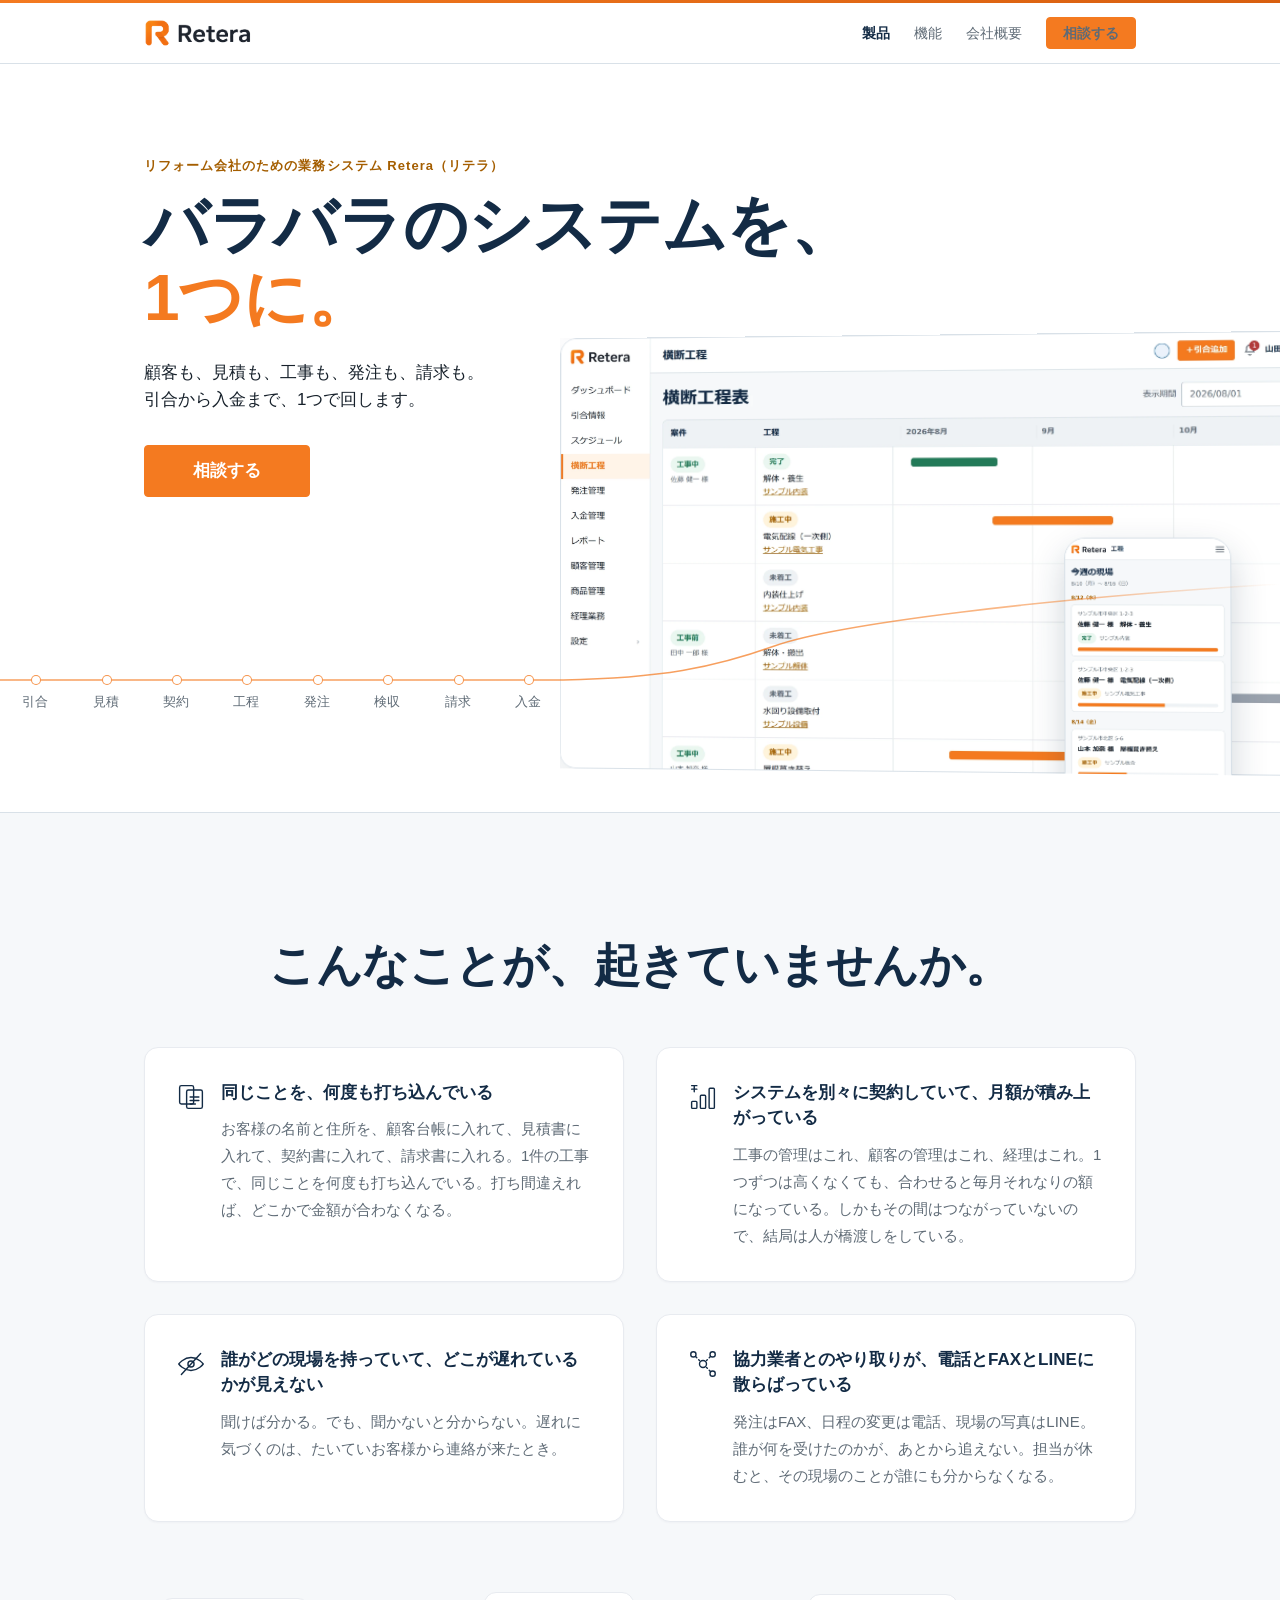
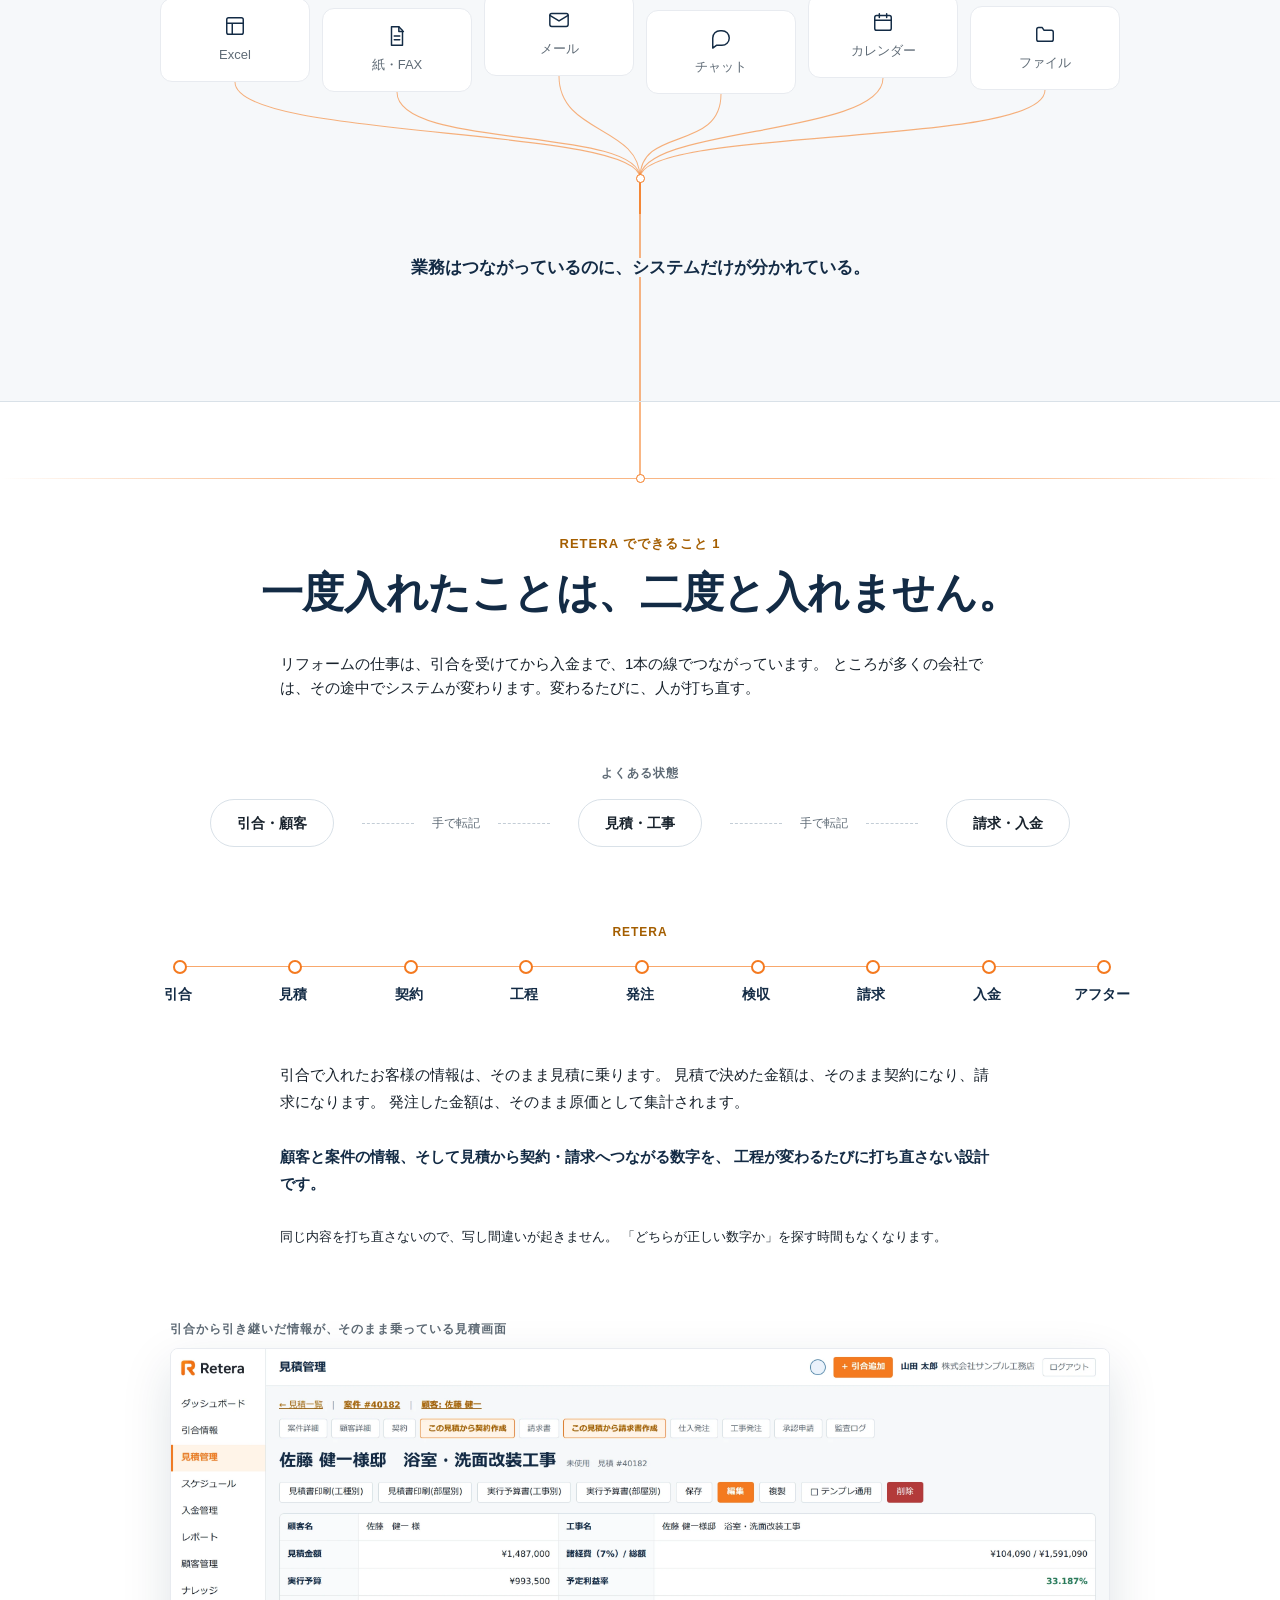
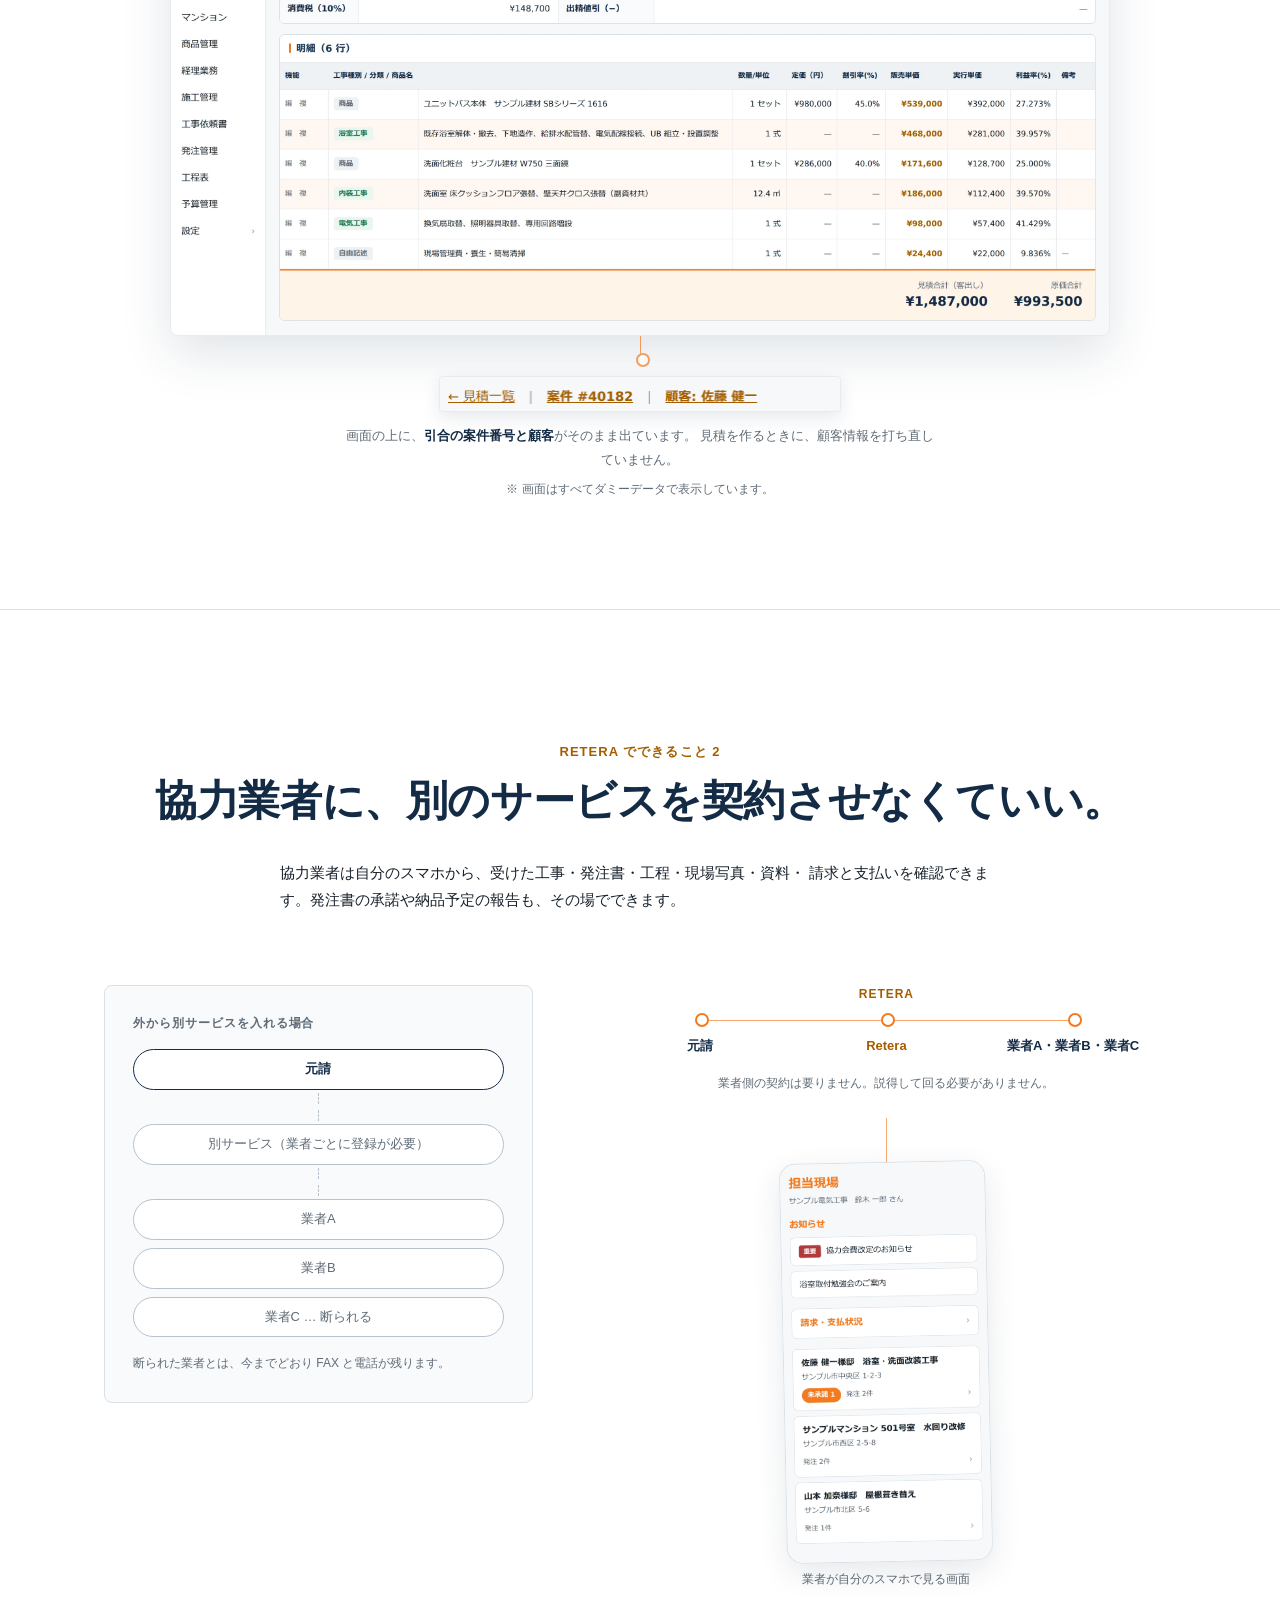
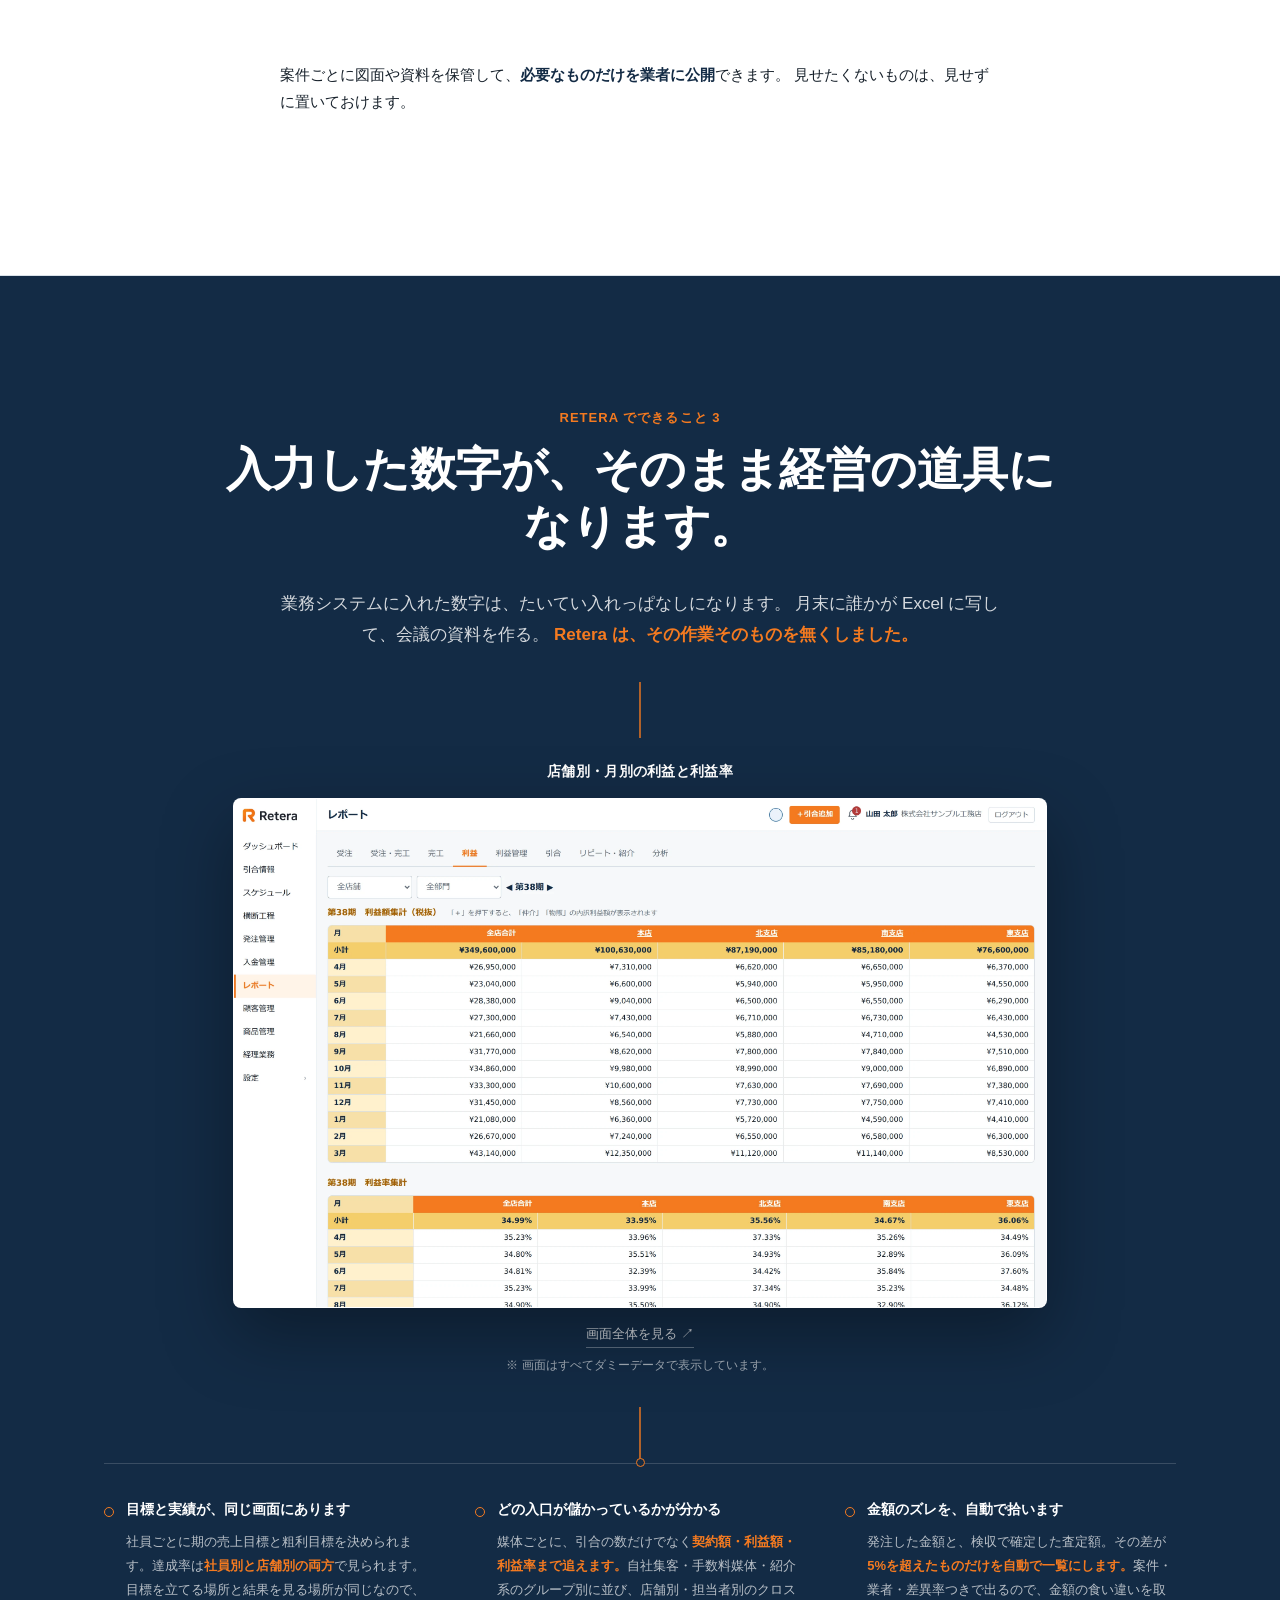
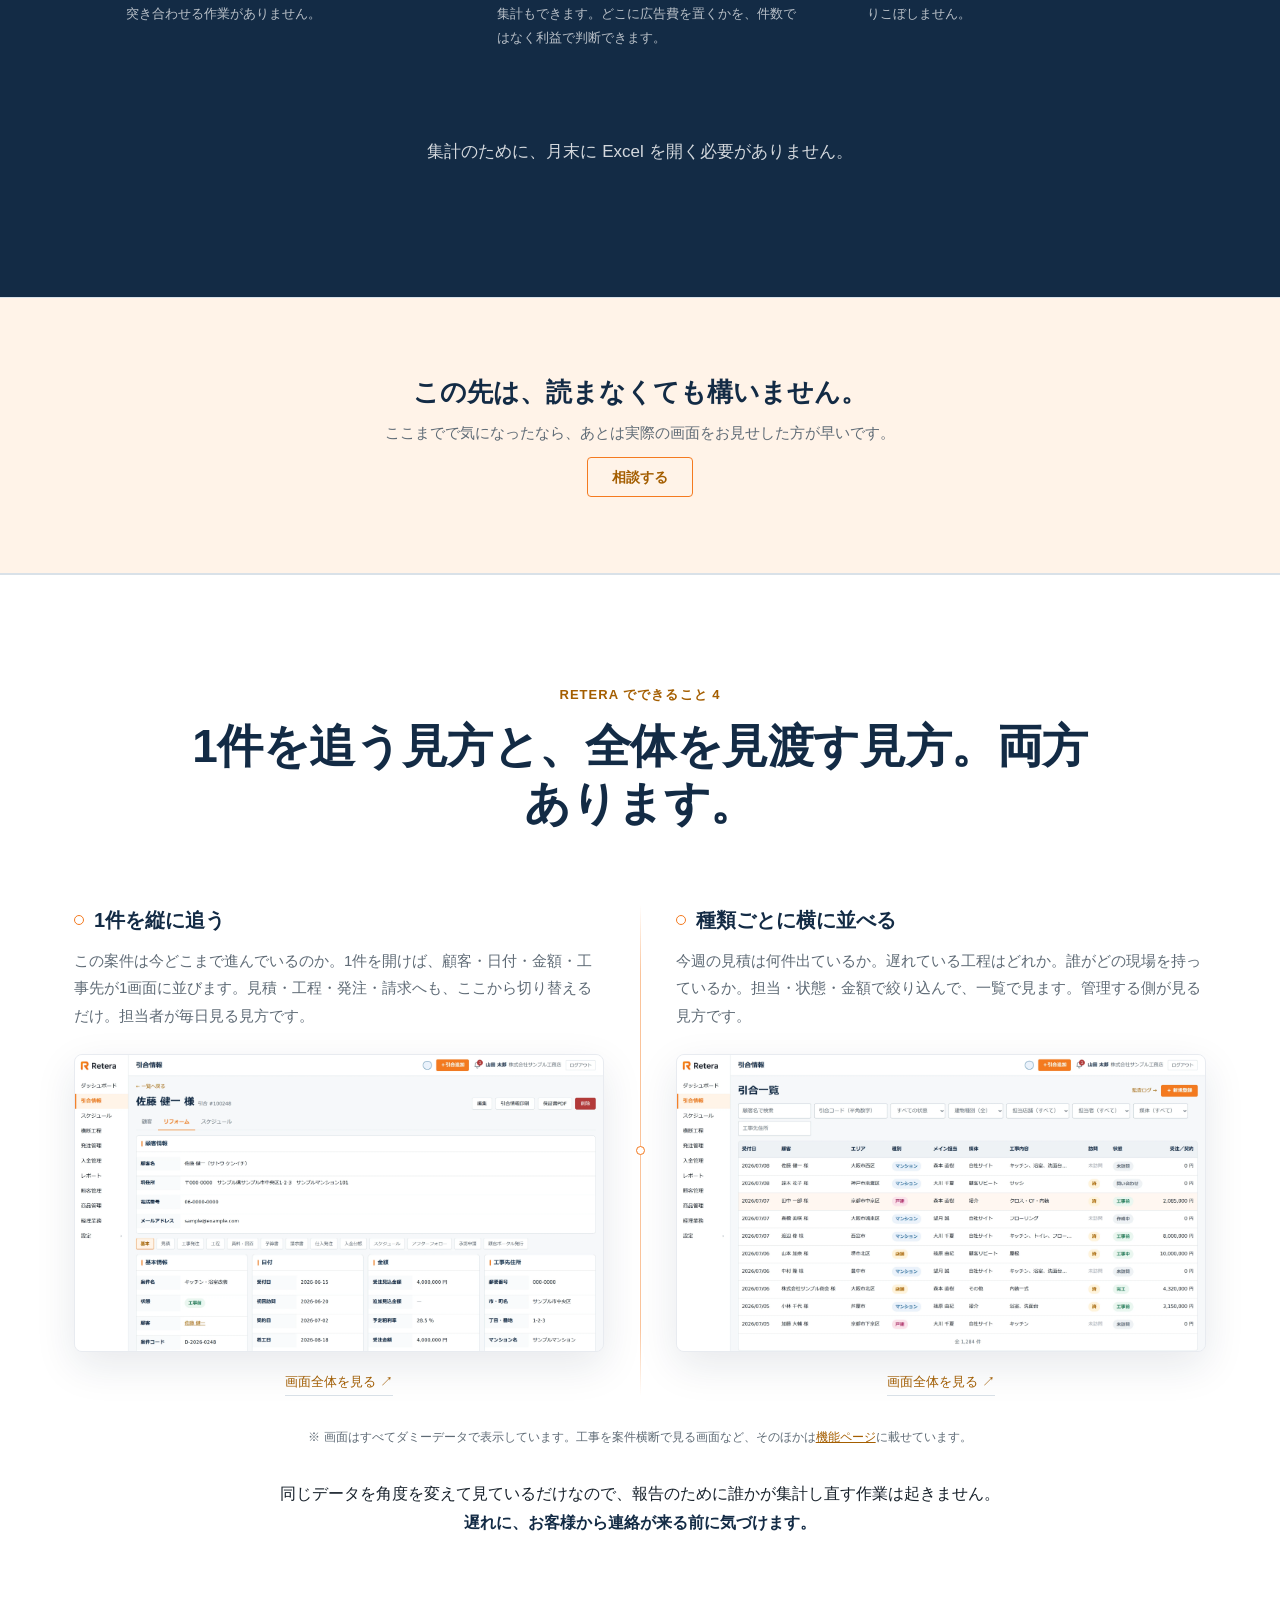
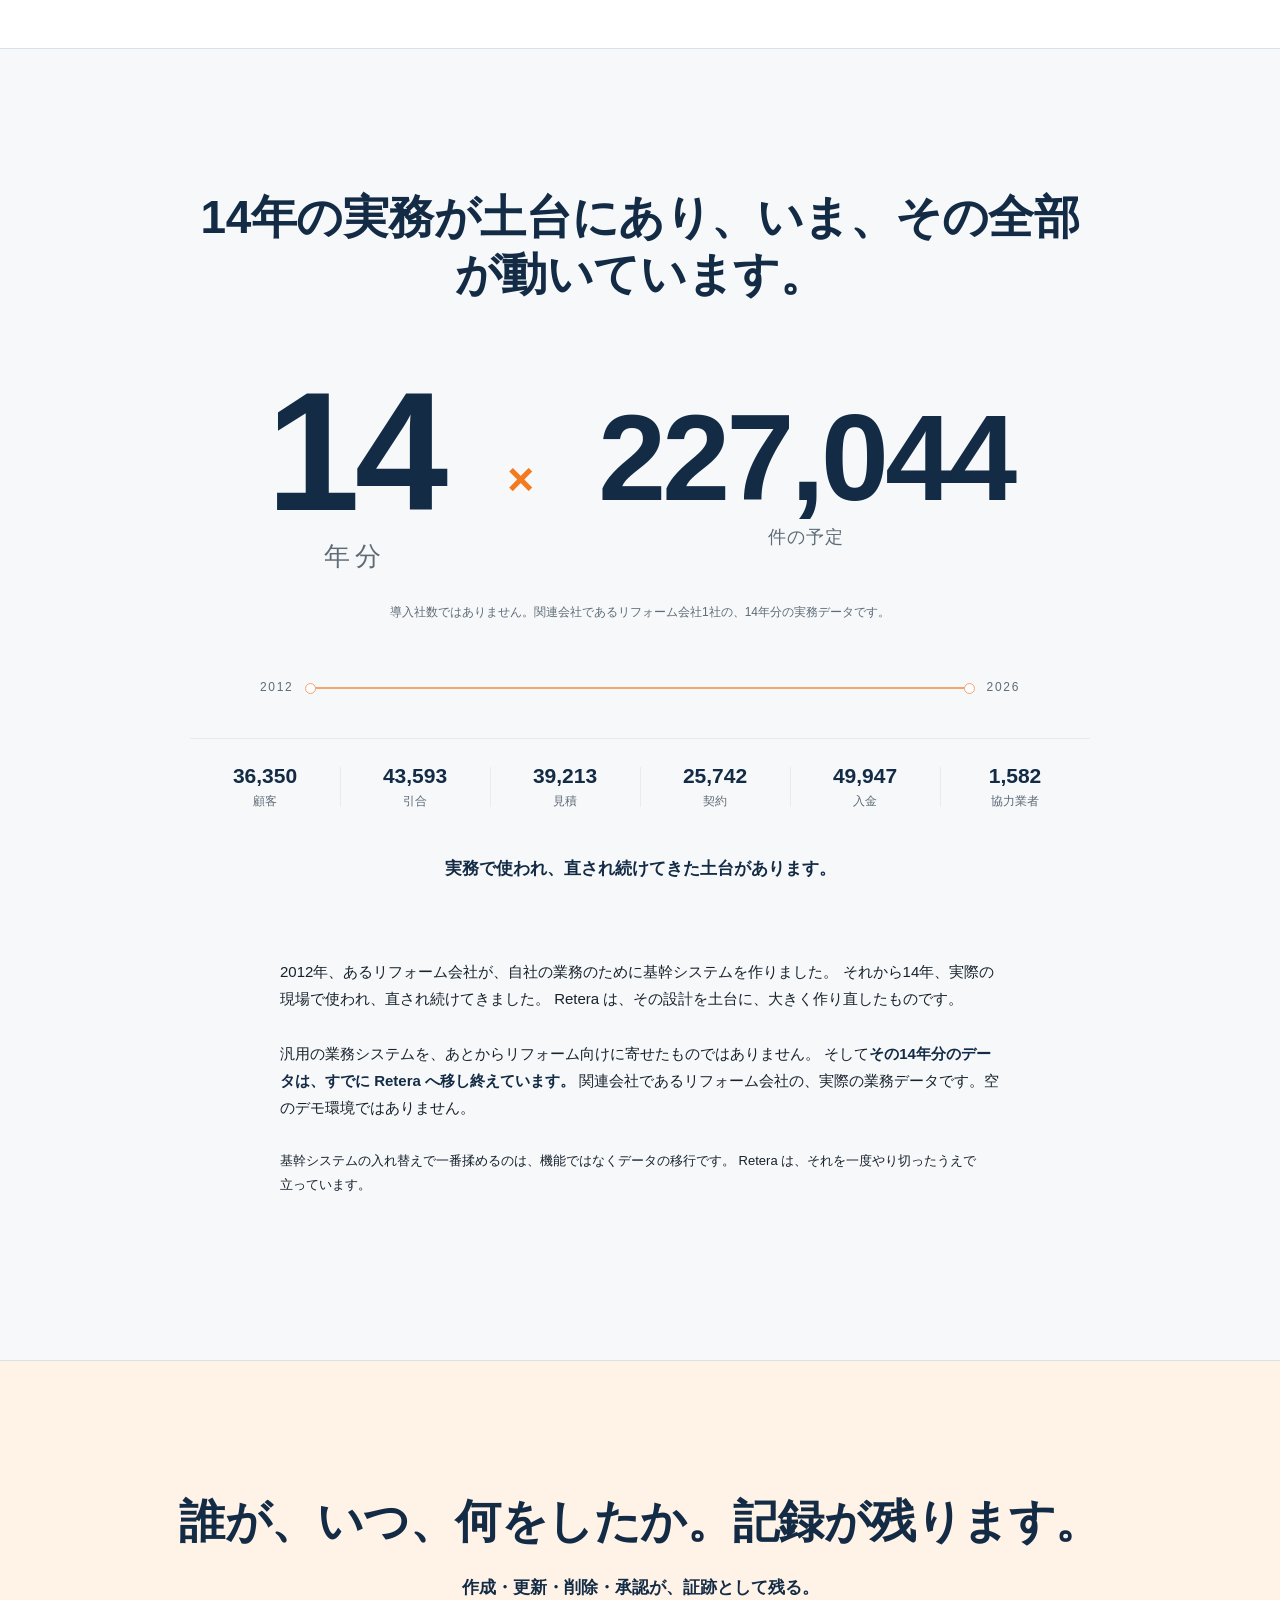
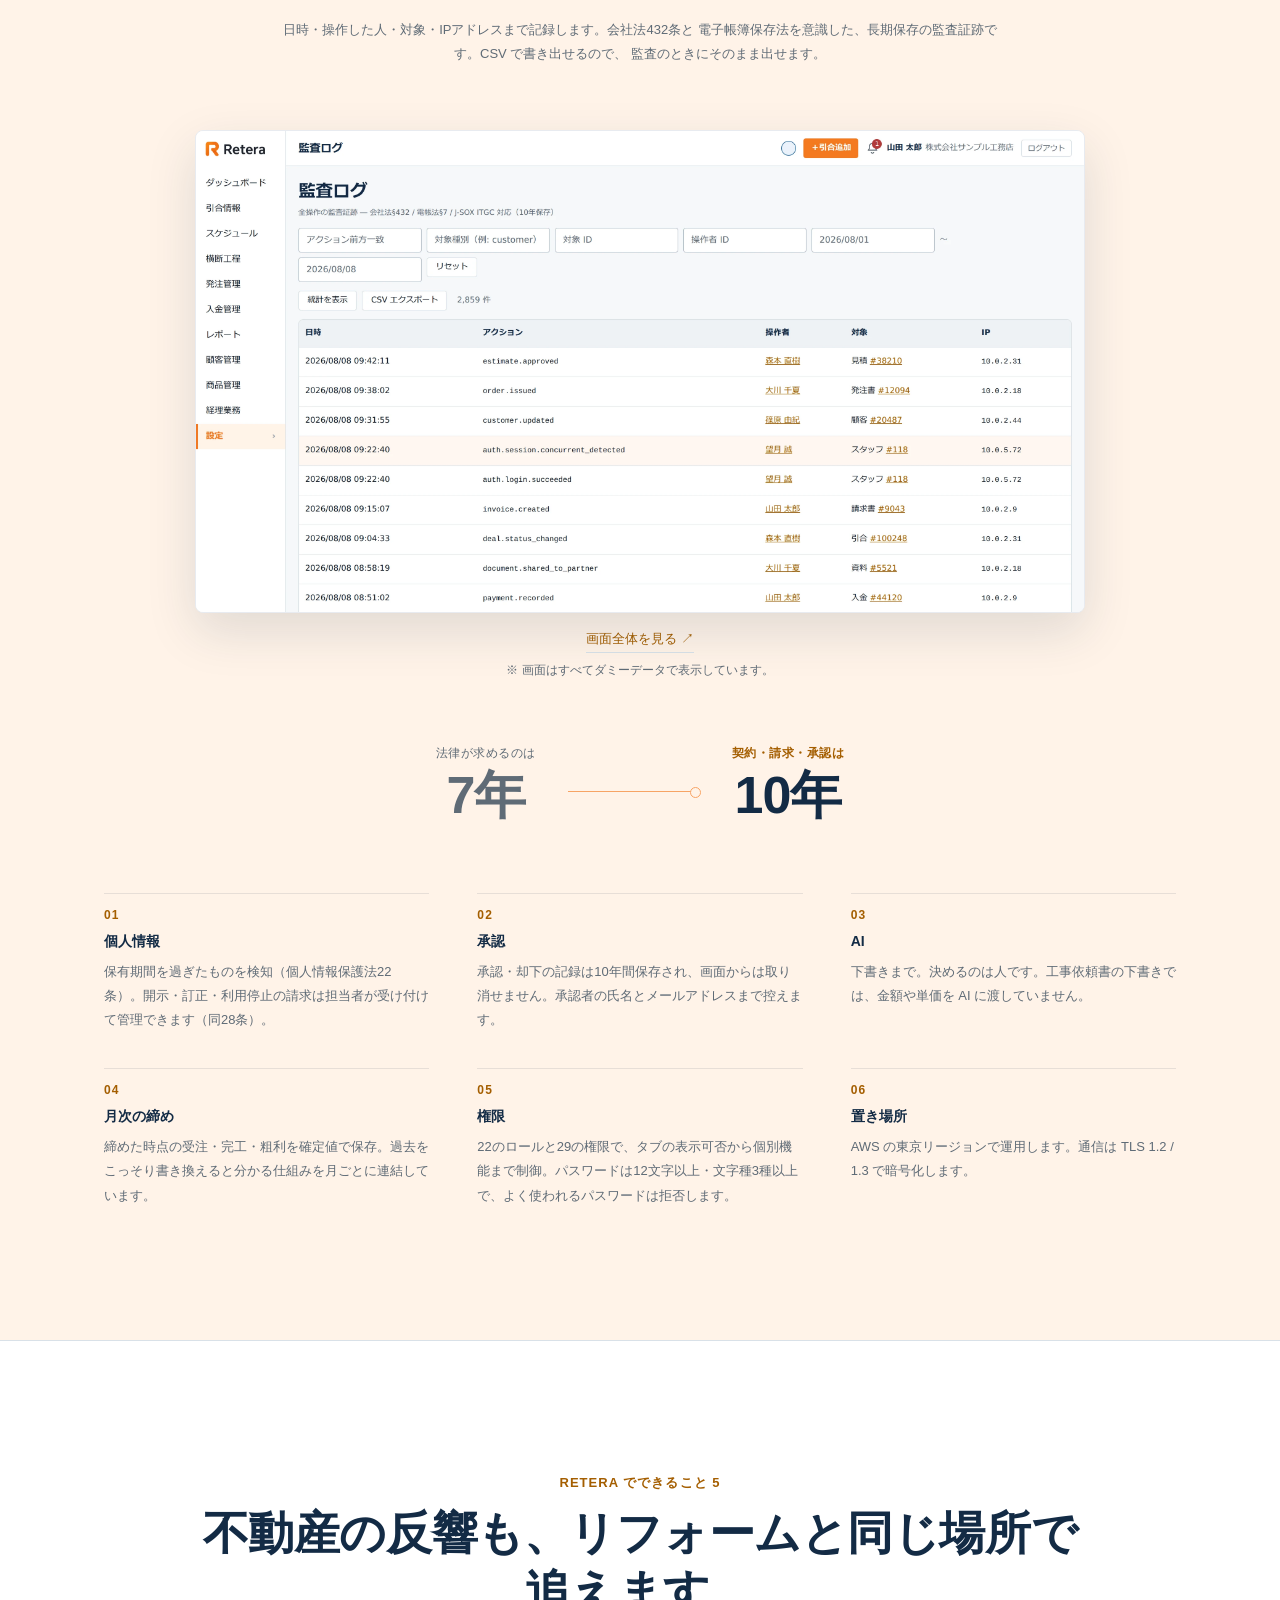
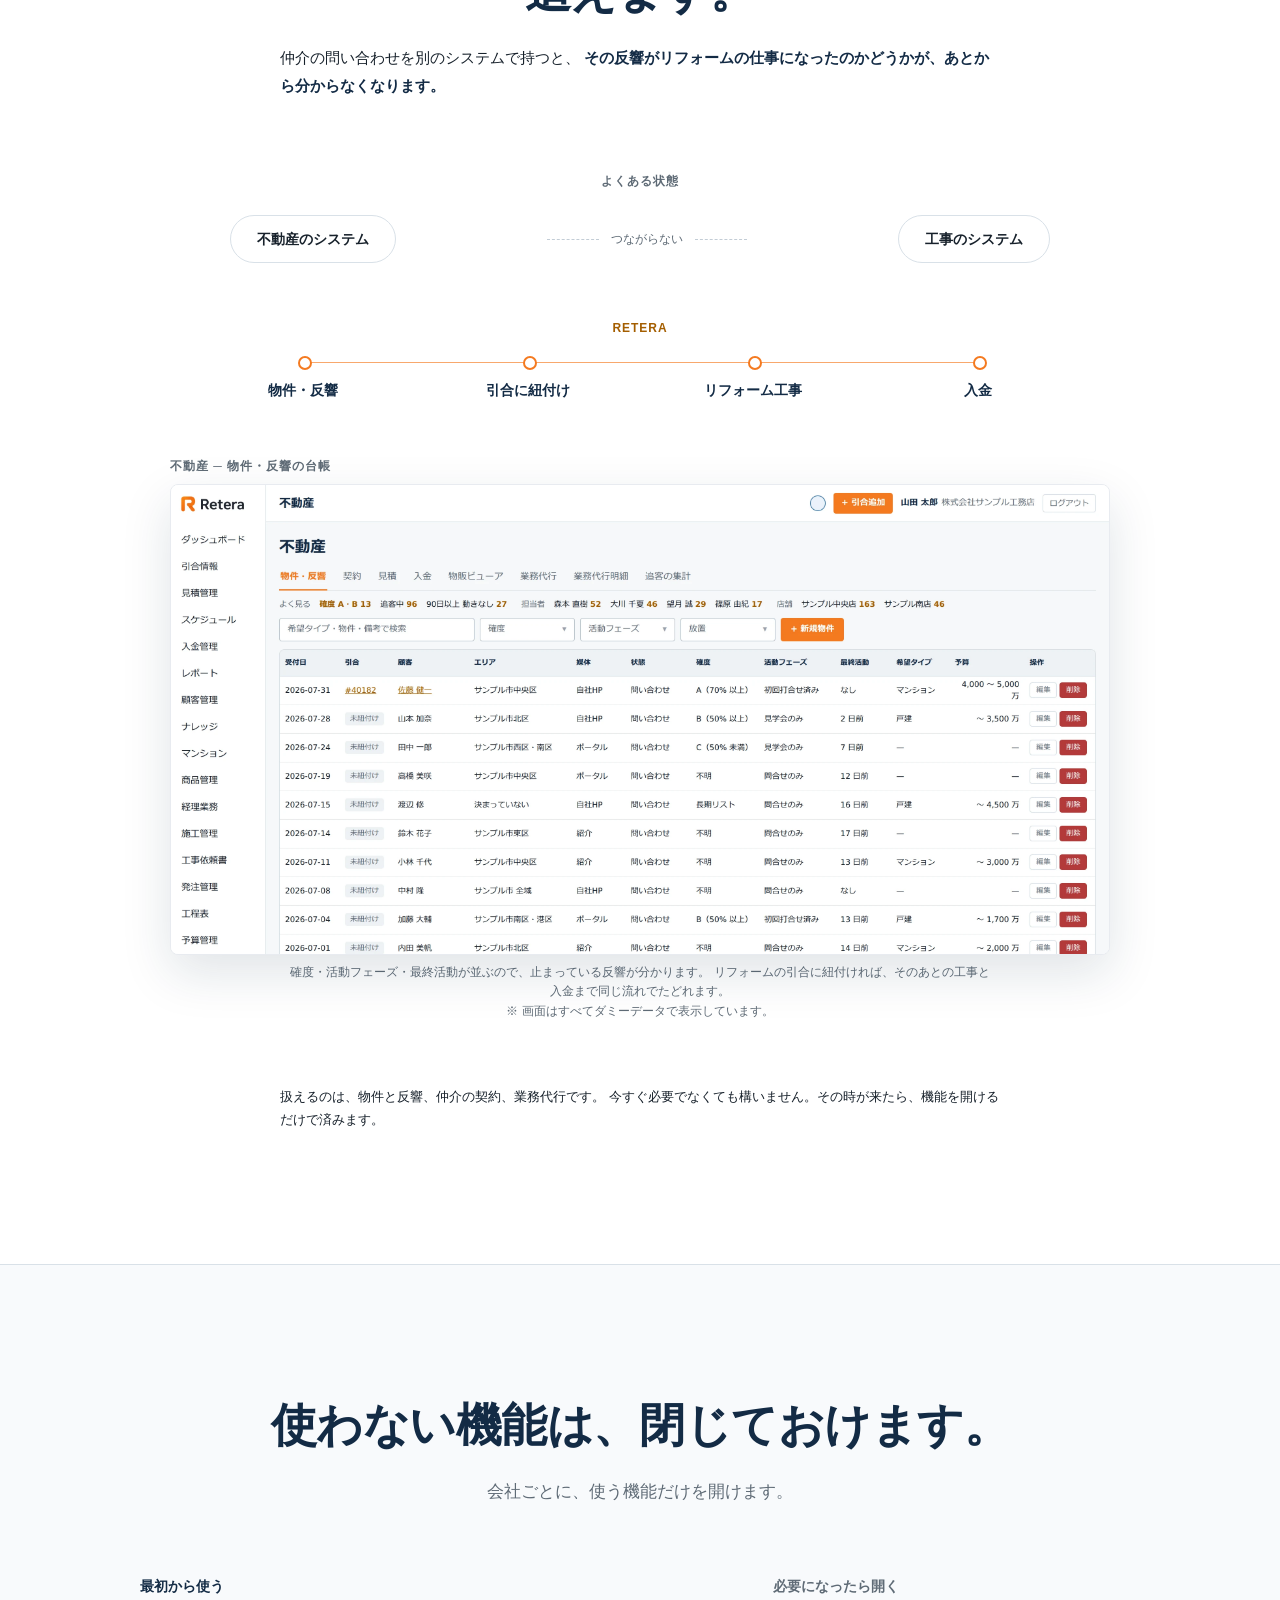
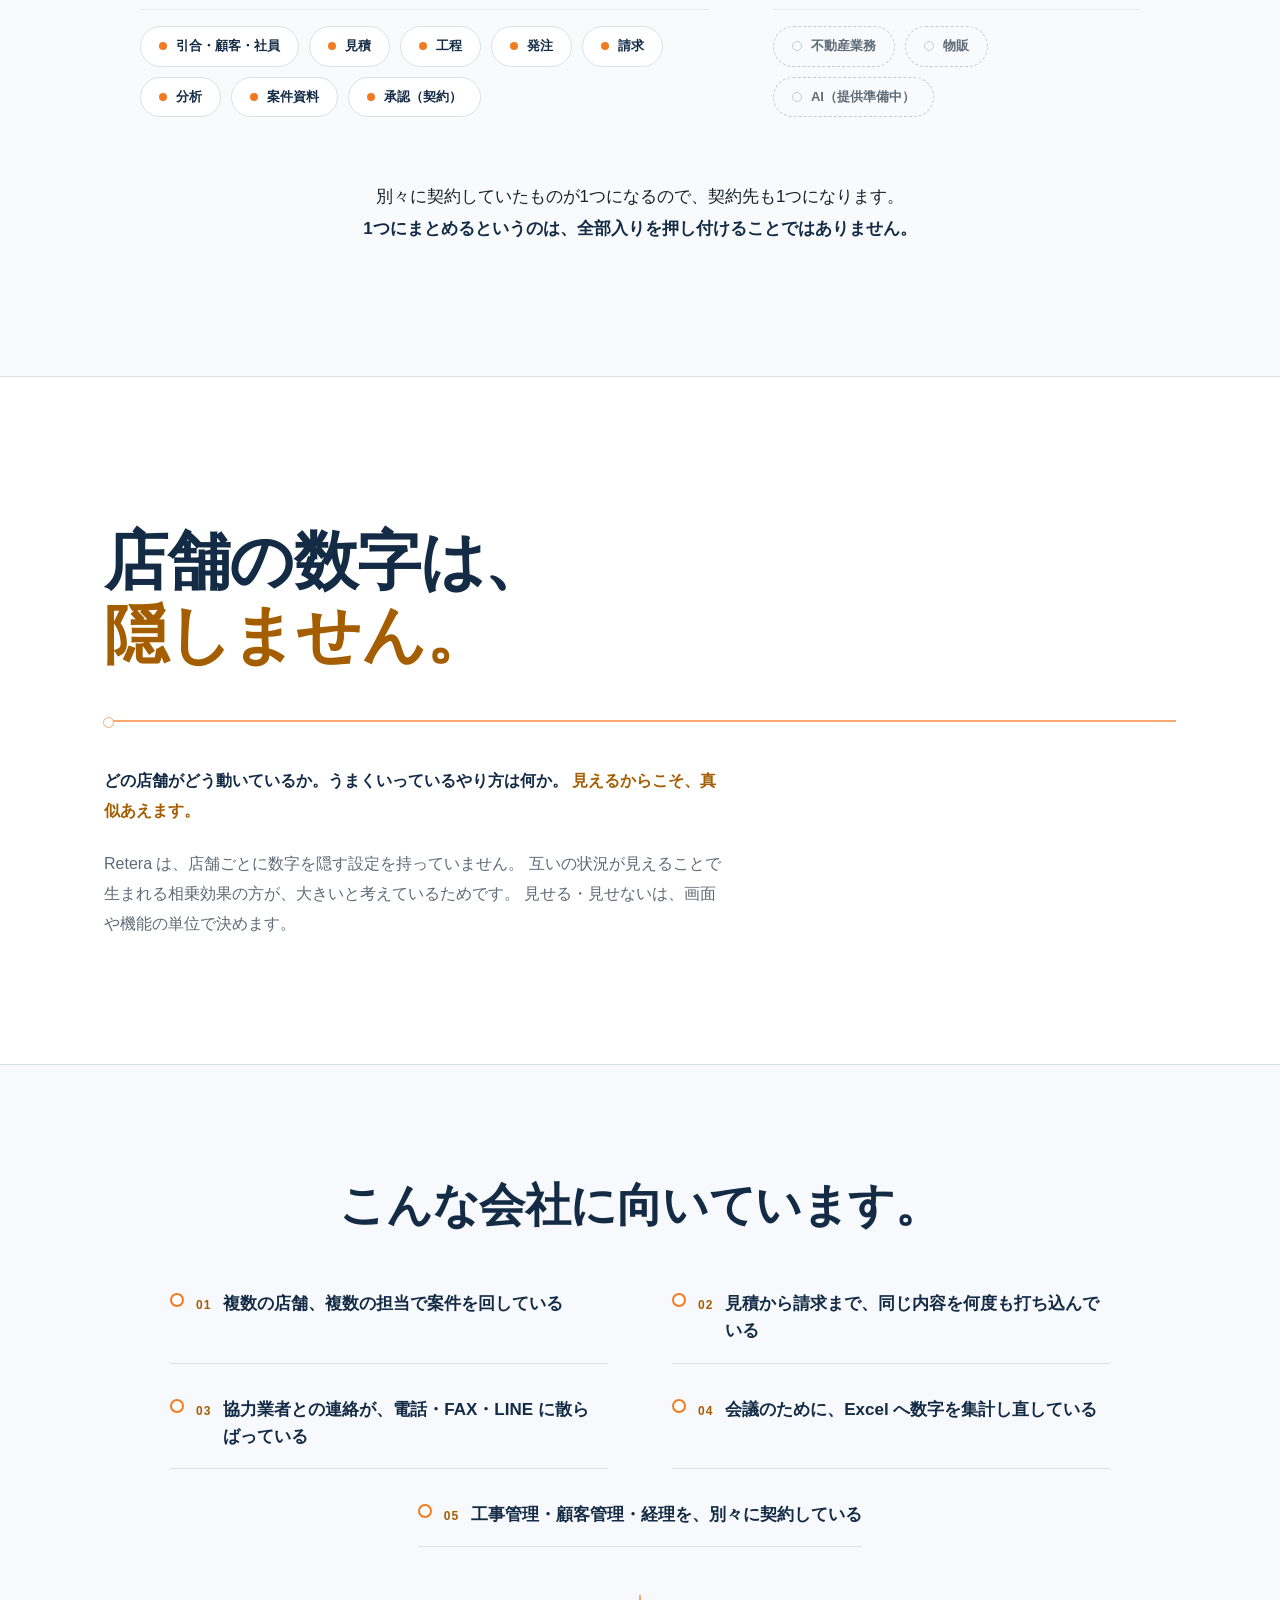
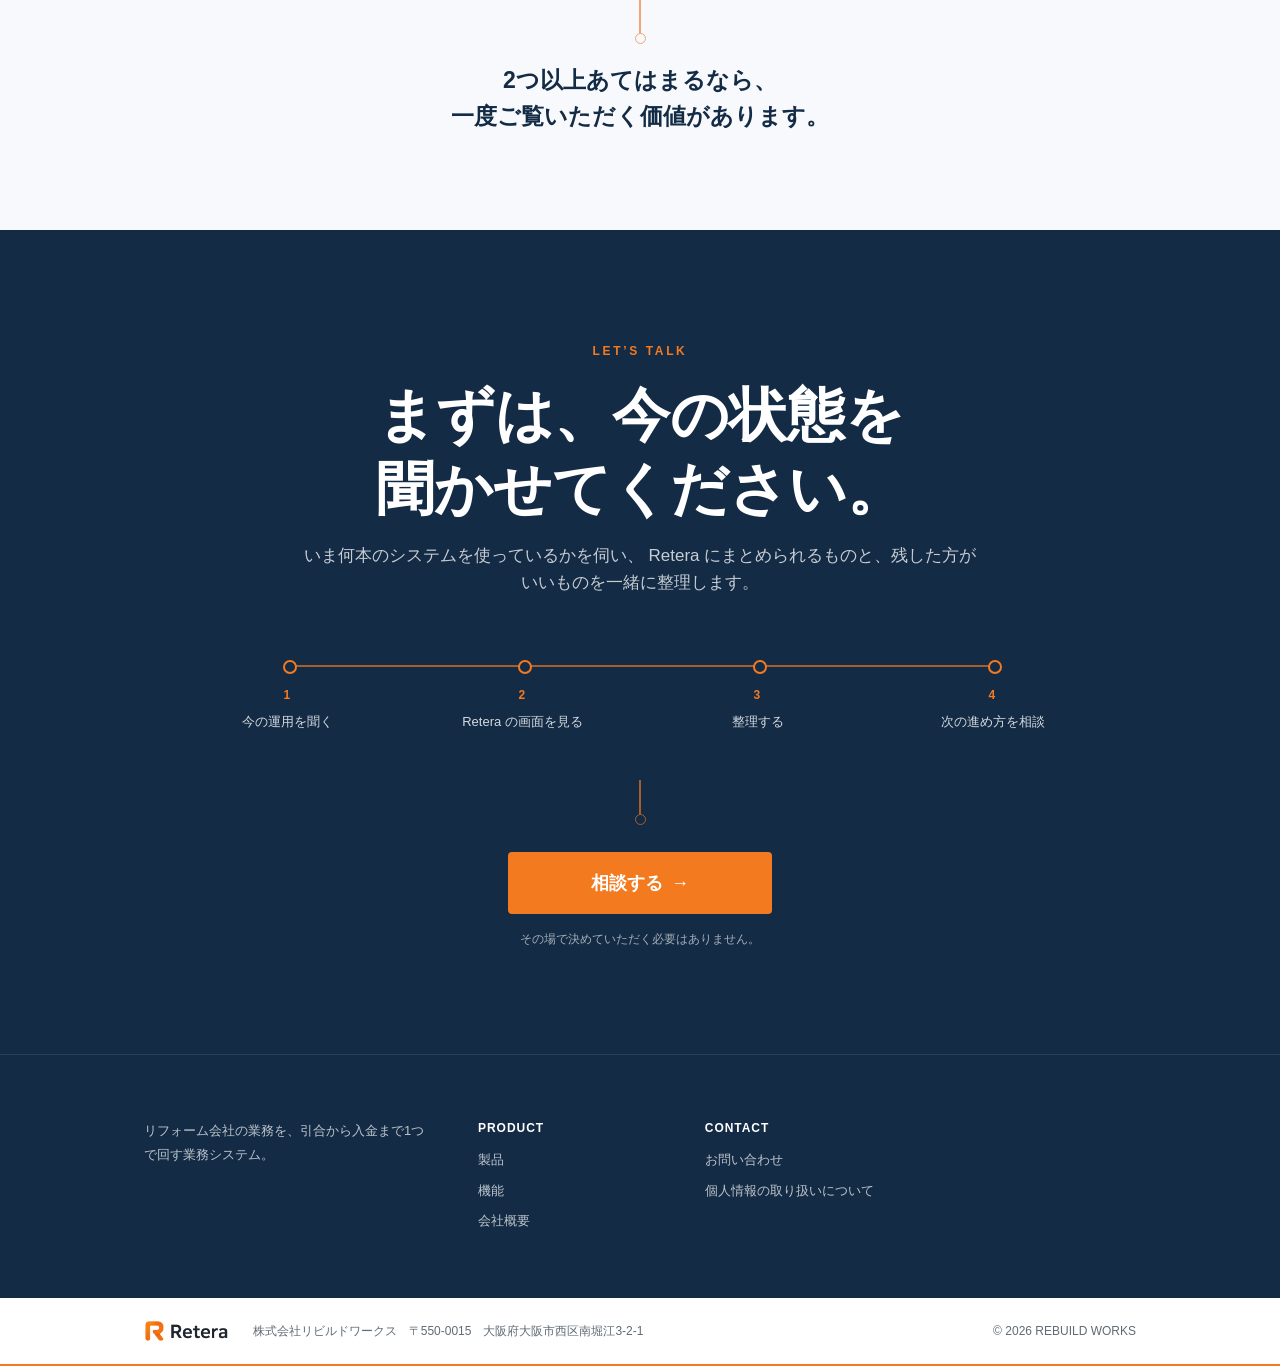
==== commit 1f4c80dd: "外部レビュー反映: FVに業種ラベルと見積、14×227,044の誤読対策、CTA を相談する に、FAQ 追加、スマホの業者画面を拡大（第40回）" ====
--- a/index.html
+++ b/index.html
@@ -108,7 +108,7 @@
       <a href="index.html" class="current">製品</a>
       <a href="features.html">機能</a>
       <a href="company.html">会社概要</a>
-      <a href="contact.html" class="btn btn-primary btn-sm">問い合わせる</a>
+      <a href="contact.html" class="btn btn-primary btn-sm">相談する</a>
     </nav>
   </div>
 </header>
@@ -117,11 +117,12 @@
 
 <section class="hero">
   <div class="container hero-copy">
+    <p class="hero-eyebrow">リフォーム会社のための業務システム <span class="nb">Retera（リテラ）</span></p>
     <h1 class="h-hero">バラバラの<span class="nbr"><br></span>システムを、<br><span class="hi">1つに。</span></h1>
     <p class="lead">
-      顧客も、工事も、発注も、請求も。リフォーム会社のための業務システム、<span class="nb">Retera（リテラ）。</span>引合から入金までを、1つで回します。
+      顧客も、見積も、工事も、発注も、請求も。<span class="br-pc"><br></span>引合から入金まで、1つで回します。
     </p>
-    <a href="contact.html" class="btn btn-primary btn-hero">問い合わせる</a>
+    <a href="contact.html" class="btn btn-primary btn-hero">相談する</a>
   </div>
 
   <ol class="heroline" role="img" aria-label="引合から入金までが一本につながっている">
@@ -385,7 +386,10 @@
         <p class="pt-caption">業者側の契約は要りません。説得して回る必要がありません。</p>
         <div class="pt-drop" aria-hidden="true"></div>
         <figure class="pt-phone">
-          <picture><source srcset="img/screen-vendor-home.webp" type="image/webp"><img src="img/screen-vendor-home.png" alt="協力業者が自分のスマホで見る Retera の担当現場一覧" width="1170" height="2280" decoding="async" loading="lazy"></picture>
+          
+          <div class="ph-crop">
+            <picture><source srcset="img/screen-vendor-home.webp" type="image/webp"><img src="img/screen-vendor-home.png" alt="協力業者が自分のスマホで見る Retera の担当現場一覧" width="1170" height="2280" decoding="async" loading="lazy"></picture>
+          </div>
           <figcaption>業者が自分のスマホで見る画面</figcaption>
         </figure>
       </div>
@@ -451,7 +455,7 @@
       <h2>この先は、読まなくても構いません。</h2>
       <p>ここまでで気になったなら、あとは実際の画面をお見せした方が早いです。</p>
     </div>
-    <a href="contact.html" class="btn btn-primary">問い合わせる</a>
+    <a href="contact.html" class="btn btn-primary">相談する</a>
   </div>
 </section>
 
@@ -498,10 +502,11 @@
 
     <div class="yr">
       <div class="yr-main">
-        <div class="yr-num yr-14"><b>14</b><span>YEARS</span></div>
+        <div class="yr-num yr-14"><b>14</b><span>年分</span></div>
         <div class="yr-x" aria-hidden="true">×</div>
-        <div class="yr-num yr-226"><b>227,044</b><span>予定</span></div>
-      </div>
+        <div class="yr-num yr-226"><b>227,044</b><span>件の予定</span></div>
+      </div>
+      <p class="yr-note">導入社数ではありません。関連会社であるリフォーム会社1社の、14年分の実務データです。</p>
 
       <div class="yr-line" aria-hidden="true">
         <span>2012</span><i></i><span>2026</span>
@@ -715,7 +720,7 @@
 
     <div class="cta3-drop" aria-hidden="true"></div>
 
-    <a href="contact.html" class="btn-cta">お問い合わせ <span aria-hidden="true">&rarr;</span></a>
+    <a href="contact.html" class="btn-cta">相談する <span aria-hidden="true">&rarr;</span></a>
     <p class="cta3-note">その場で決めていただく必要はありません。</p>
   </div>
 </section>
--- a/style.css
+++ b/style.css
@@ -4799,3 +4799,97 @@
 @media (max-width: 767px) {
   .fit3::before { left: 6.35px; bottom: 27.5px; }
 }
+
+/* ============================================================
+   第40回（2026-08-17）— 外部レビューの指摘反映
+   ============================================================ */
+
+/* FV: 業種が 5 秒で入らないという指摘。H1 の上に小さく置く（.kicker と同じ言語） */
+.hero-eyebrow {
+  margin: 0 0 var(--space-4);
+  font-size: var(--fs-base); font-weight: 600;
+  letter-spacing: 0.08em; color: var(--primary-text);
+}
+@media (max-width: 767px) {
+  .hero-eyebrow { font-size: var(--fs-sm); margin-bottom: var(--space-3); }
+}
+
+/* G: 「14 × 227,044」が導入実績（14社 / 227,044件の納品）と誤読されるという指摘。
+   単位を数字に添え、数字の直下で誤読を断つ */
+.yr-note {
+  max-width: 620px; margin: var(--space-6) auto 0;
+  text-align: center; font-size: var(--fs-sm); line-height: 1.7;
+  color: var(--text-muted);
+}
+@media (max-width: 767px) {
+  .yr-note { font-size: 12px; margin-top: var(--space-5); padding: 0 4px; }
+}
+
+/* PC だけ改行（.nbr はモバイル専用なので対になるものを用意）。
+   FV のリードを「〜請求も。」で切って PC 2 行に収める */
+.br-pc { display: none; }
+@media (min-width: 1024px) { .br-pc { display: inline; } }
+
+/* --- SP: 協力業者のスマホ画面を「読める大きさ」にする（第40回） ---
+   全景を 200px 台に縮めていたため、画面内の文字が実効 4.7px / 5.0px で読めなかった。
+   スマホの形は角丸の枠で示したまま、中身を 0.8 倍まで拡大して上部をクロップする。 */
+@media (max-width: 767px) {
+  /* トップ I: 業者が自分のスマホで見る画面 */
+  /* 画面の横幅は切らない（切ると左のバッジや右のボタンが欠ける）。
+     枠の幅いっぱいに広げ、縦だけを切って上部を見せる */
+  .pt-phone { width: 100%; margin-left: auto; margin-right: auto; }
+  .pt-phone .ph-crop {
+    position: relative; width: 100%; height: 340px; overflow: hidden;
+    border-radius: 16px; border: 1px solid var(--neutral-border);
+    box-shadow: 0 10px 30px rgba(19, 43, 69, .10);
+  }
+  .pt-phone .ph-crop img {
+    position: absolute; left: 0; top: 0;
+    width: 100%; max-width: none;   /* 上の .pt-phone img の max-width:210px を外す */
+    height: auto; margin-left: 0;
+    transform: none; border: 0; border-radius: 0; box-shadow: none;
+  }
+
+  /* features 4: 協力業者が見る画面（発注書の承諾と納品日の変更依頼） */
+  .po-shot .shot-frame { width: 100%; max-width: none; height: 380px; }
+  .po-shot .shot-frame img { width: 100%; max-width: none; left: 0; margin-left: 0; }
+}
+
+/* ============================================================
+   第40回 — 問い合わせページの FAQ
+   一本線モチーフを踏襲し、質問の左に白抜きノードを置く
+   ============================================================ */
+.faq-sec { padding: 108px 0 100px; }
+.faq { max-width: 820px; margin: 0 auto; }
+.faq-item {
+  position: relative;
+  padding: 0 0 var(--space-6) 34px;
+  margin-bottom: var(--space-6);
+  border-bottom: 1px solid var(--card-border, #E8EBF0);
+}
+.faq-item:last-child { border-bottom: none; margin-bottom: 0; padding-bottom: 0; }
+.faq-item::before {
+  content: ""; position: absolute; left: 0; top: 7px;
+  width: 10px; height: 10px; border-radius: 50%;
+  background: var(--surface); border: 2px solid var(--primary);
+}
+.faq dt {
+  font-size: var(--fs-lead); font-weight: 700; color: var(--navy);
+  line-height: 1.55; margin-bottom: var(--space-3);
+}
+.faq dd {
+  margin: 0; font-size: var(--fs-md); line-height: 1.9; color: var(--text-muted);
+}
+.faq-foot {
+  max-width: 820px; margin: var(--space-8) auto 0;
+  font-size: var(--fs-base); color: var(--text-muted);
+}
+
+@media (max-width: 767px) {
+  .faq-sec { padding: 76px 0 72px; }
+  .faq-item { padding-left: 28px; padding-bottom: var(--space-5); margin-bottom: var(--space-5); }
+  .faq-item::before { top: 6px; }
+  .faq dt { font-size: 17px; }
+  .faq dd { font-size: 15px; line-height: 1.85; }
+  .faq-foot { margin-top: var(--space-6); font-size: 13px; }
+}
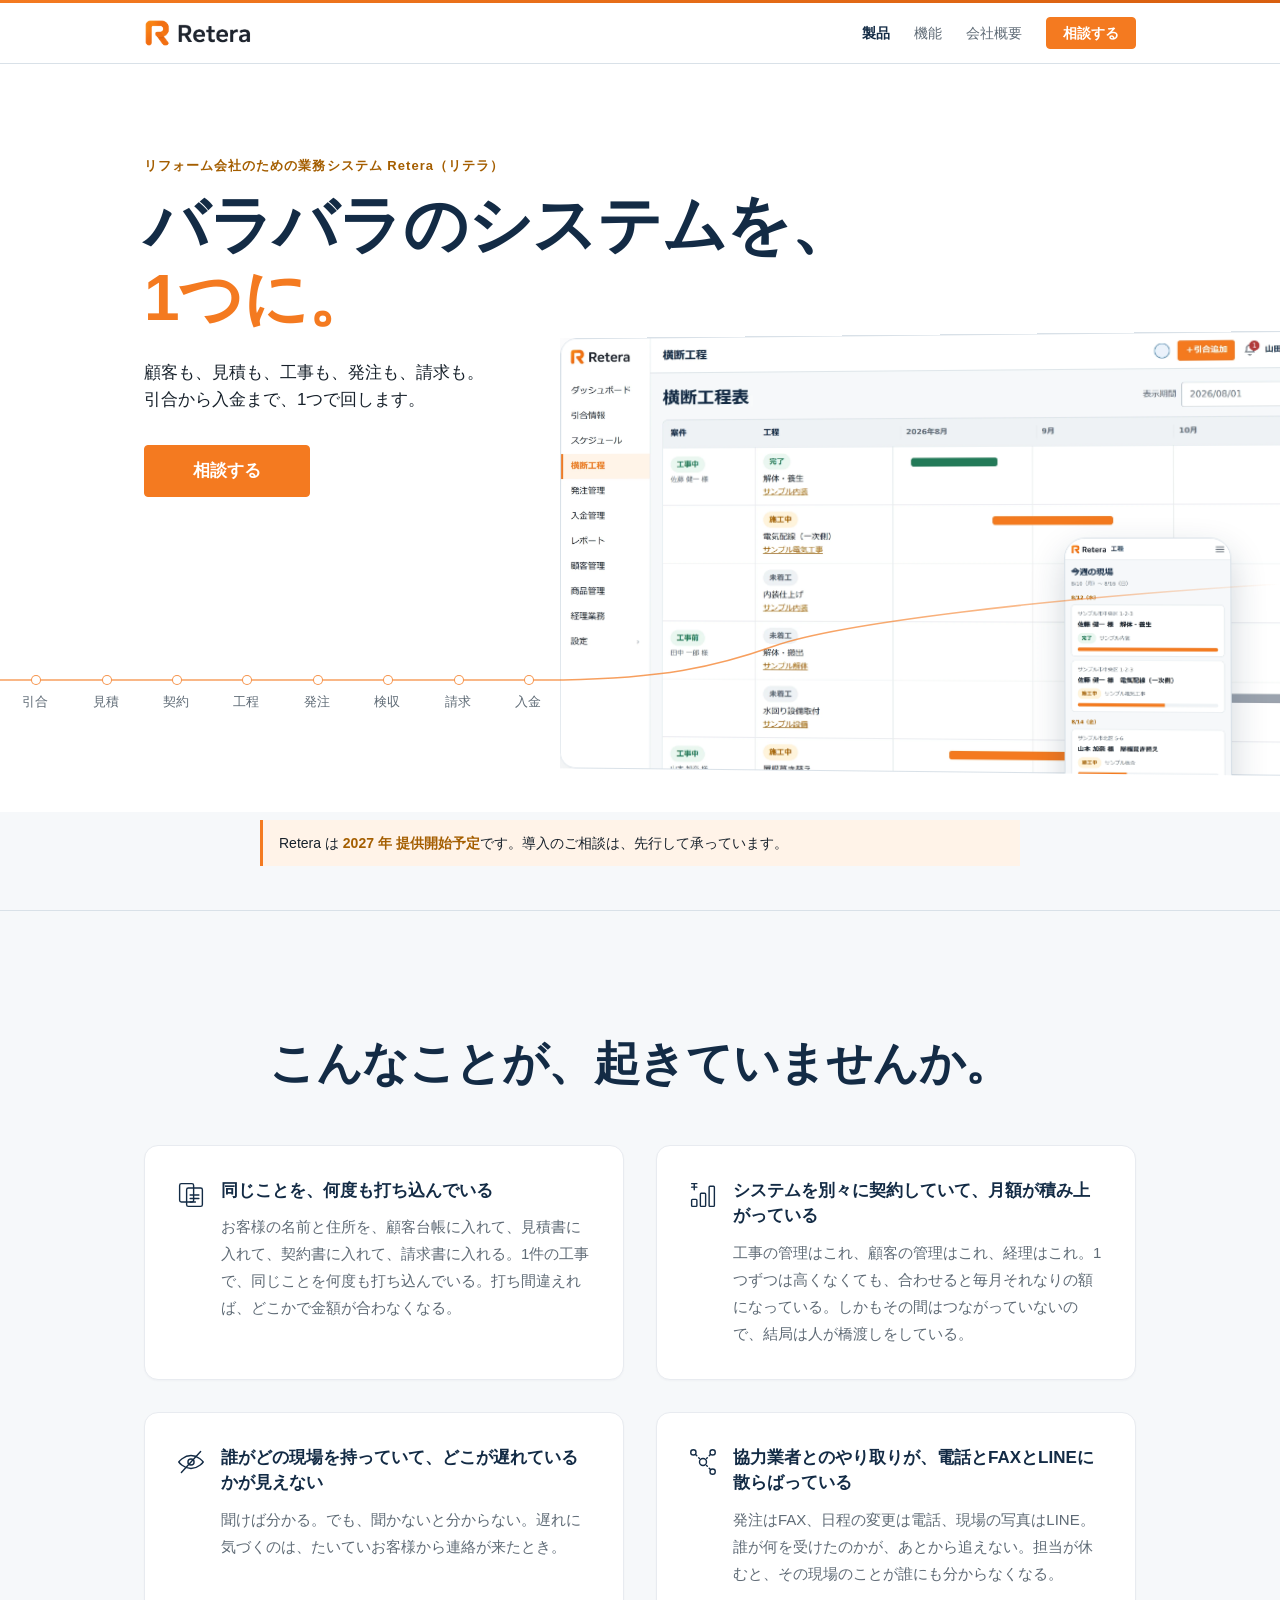
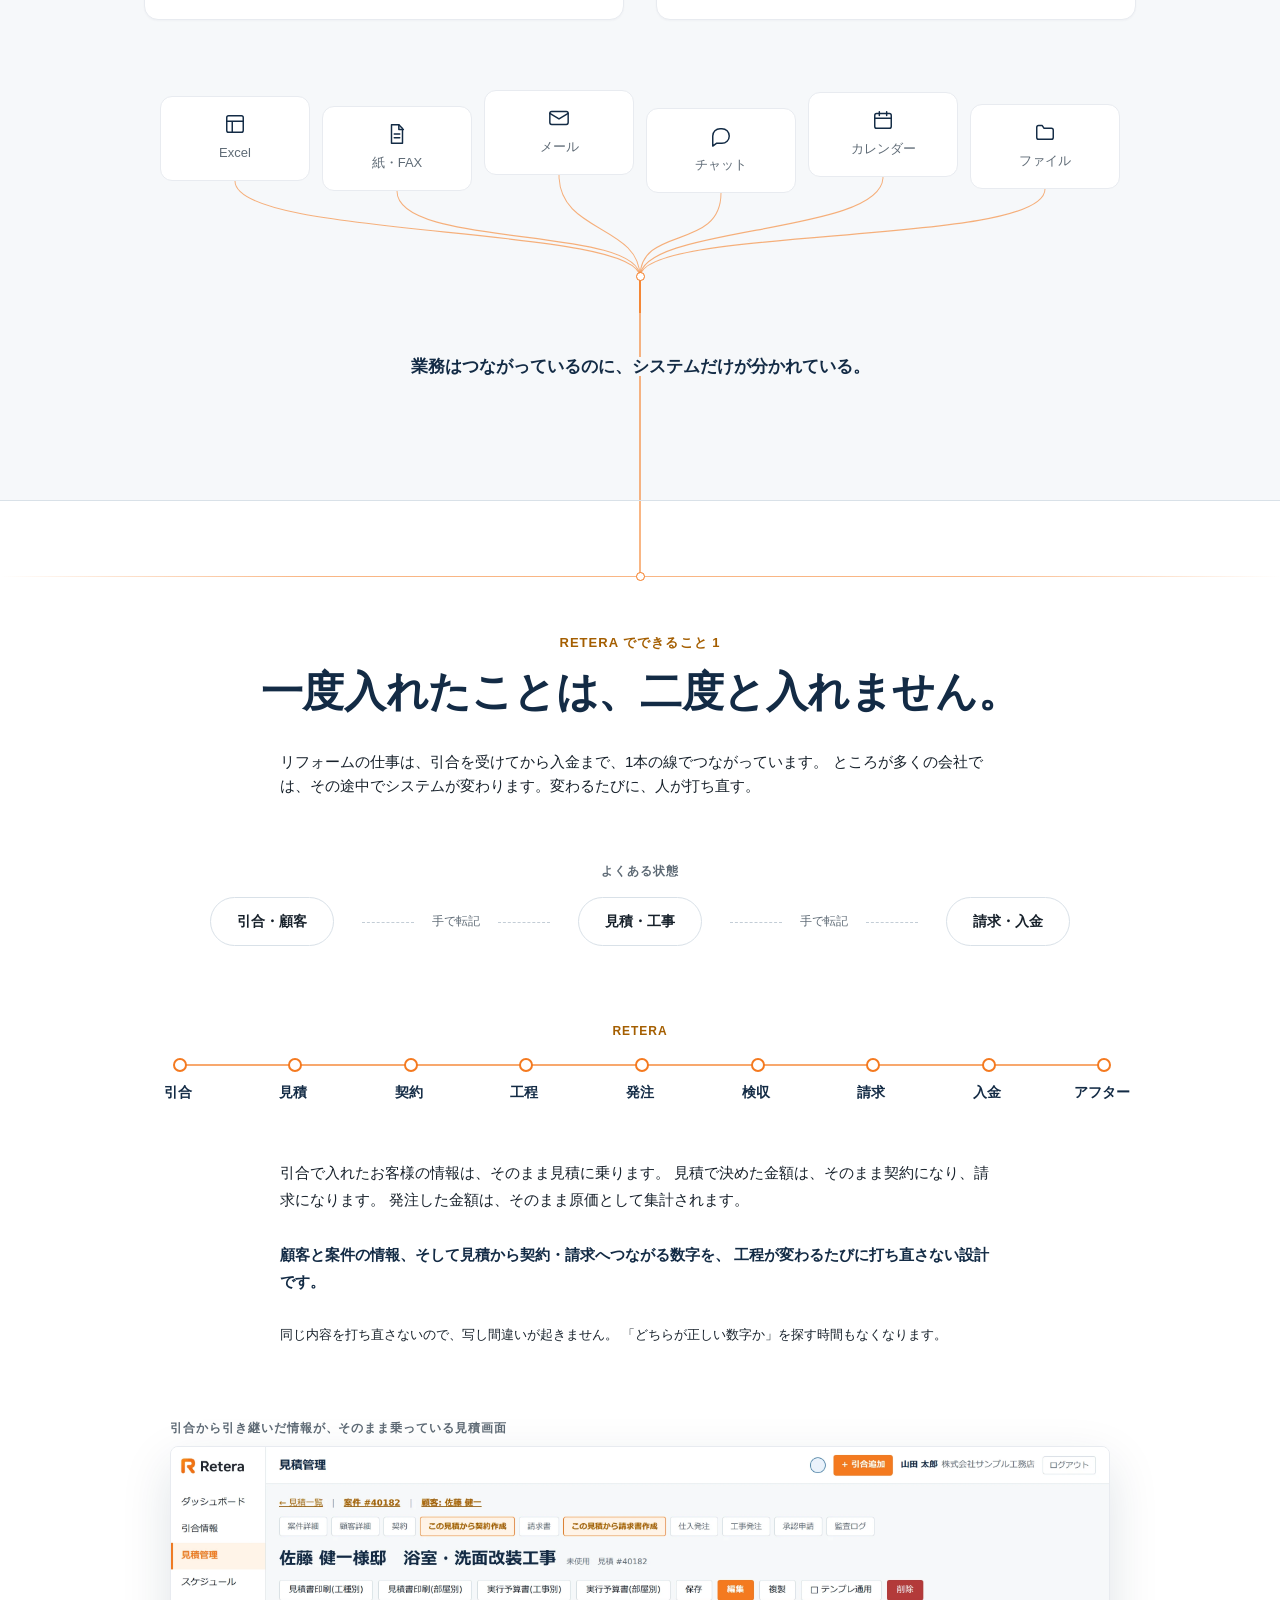
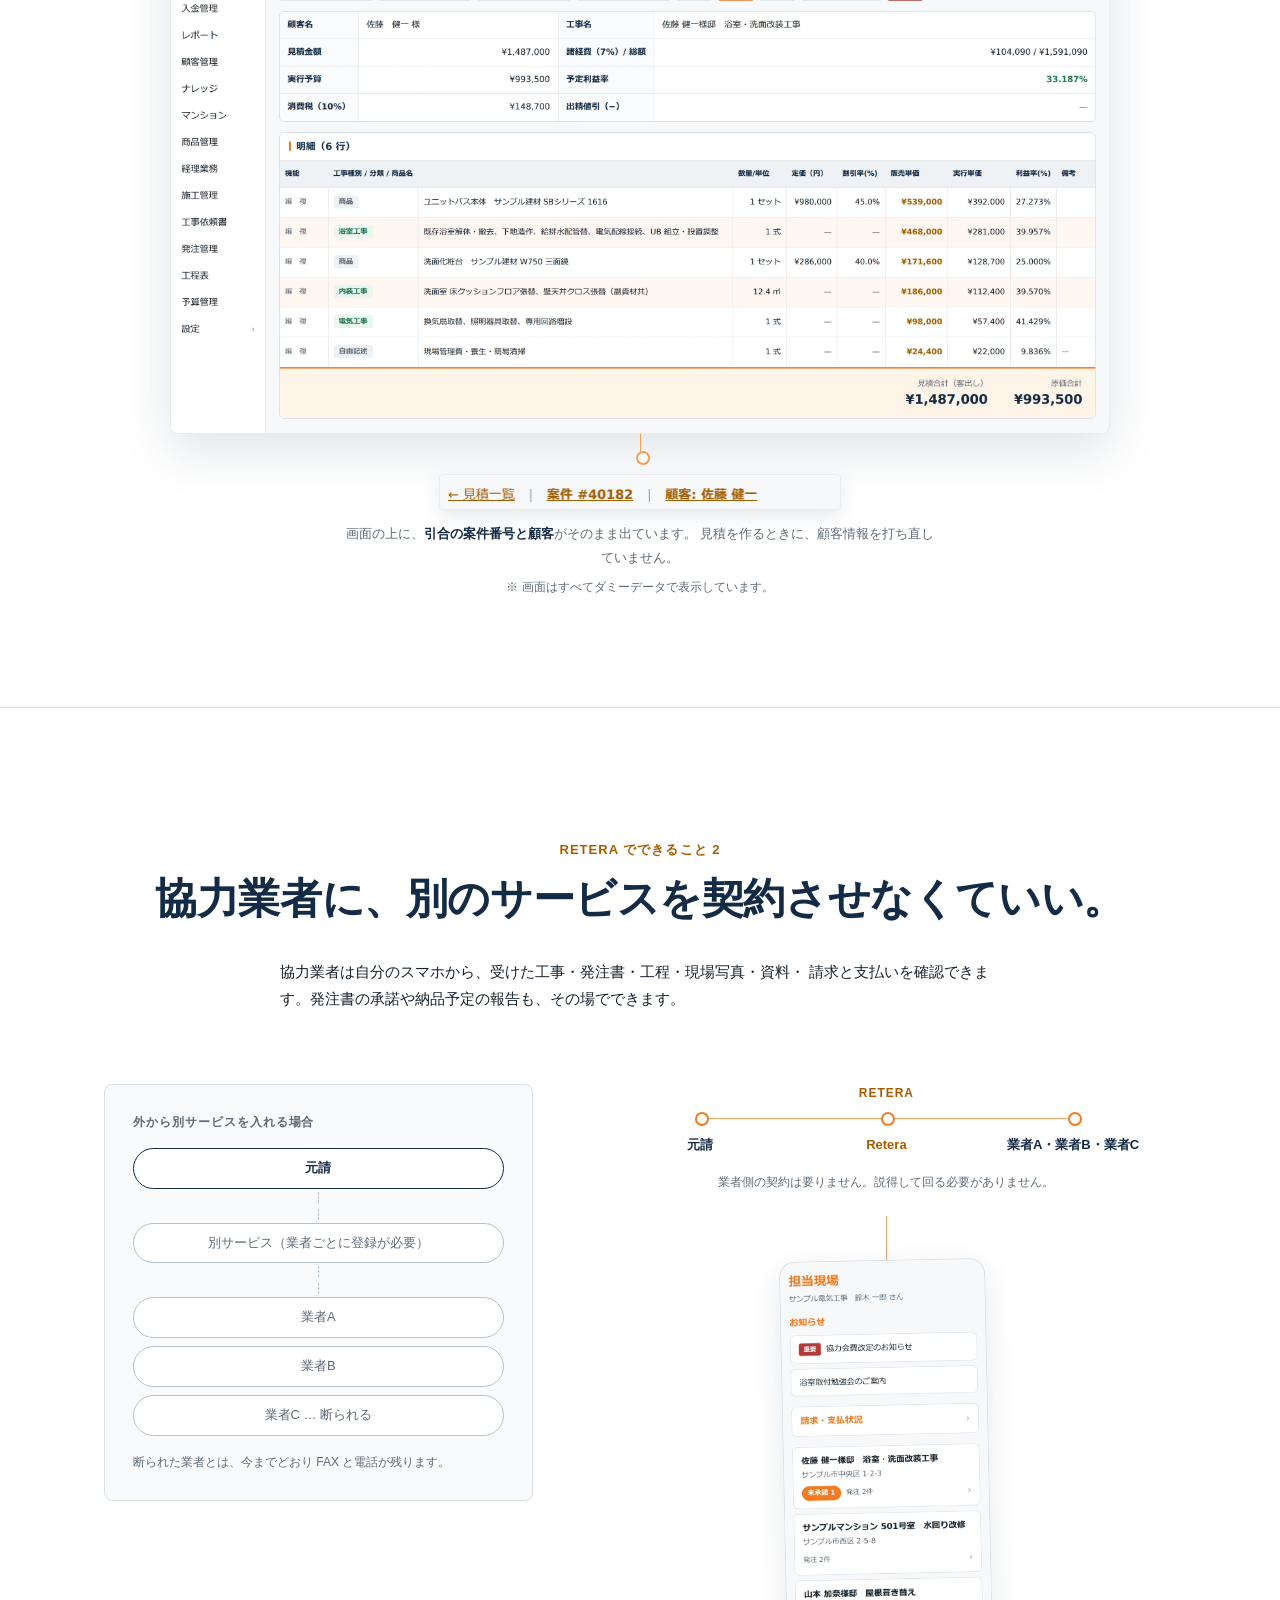
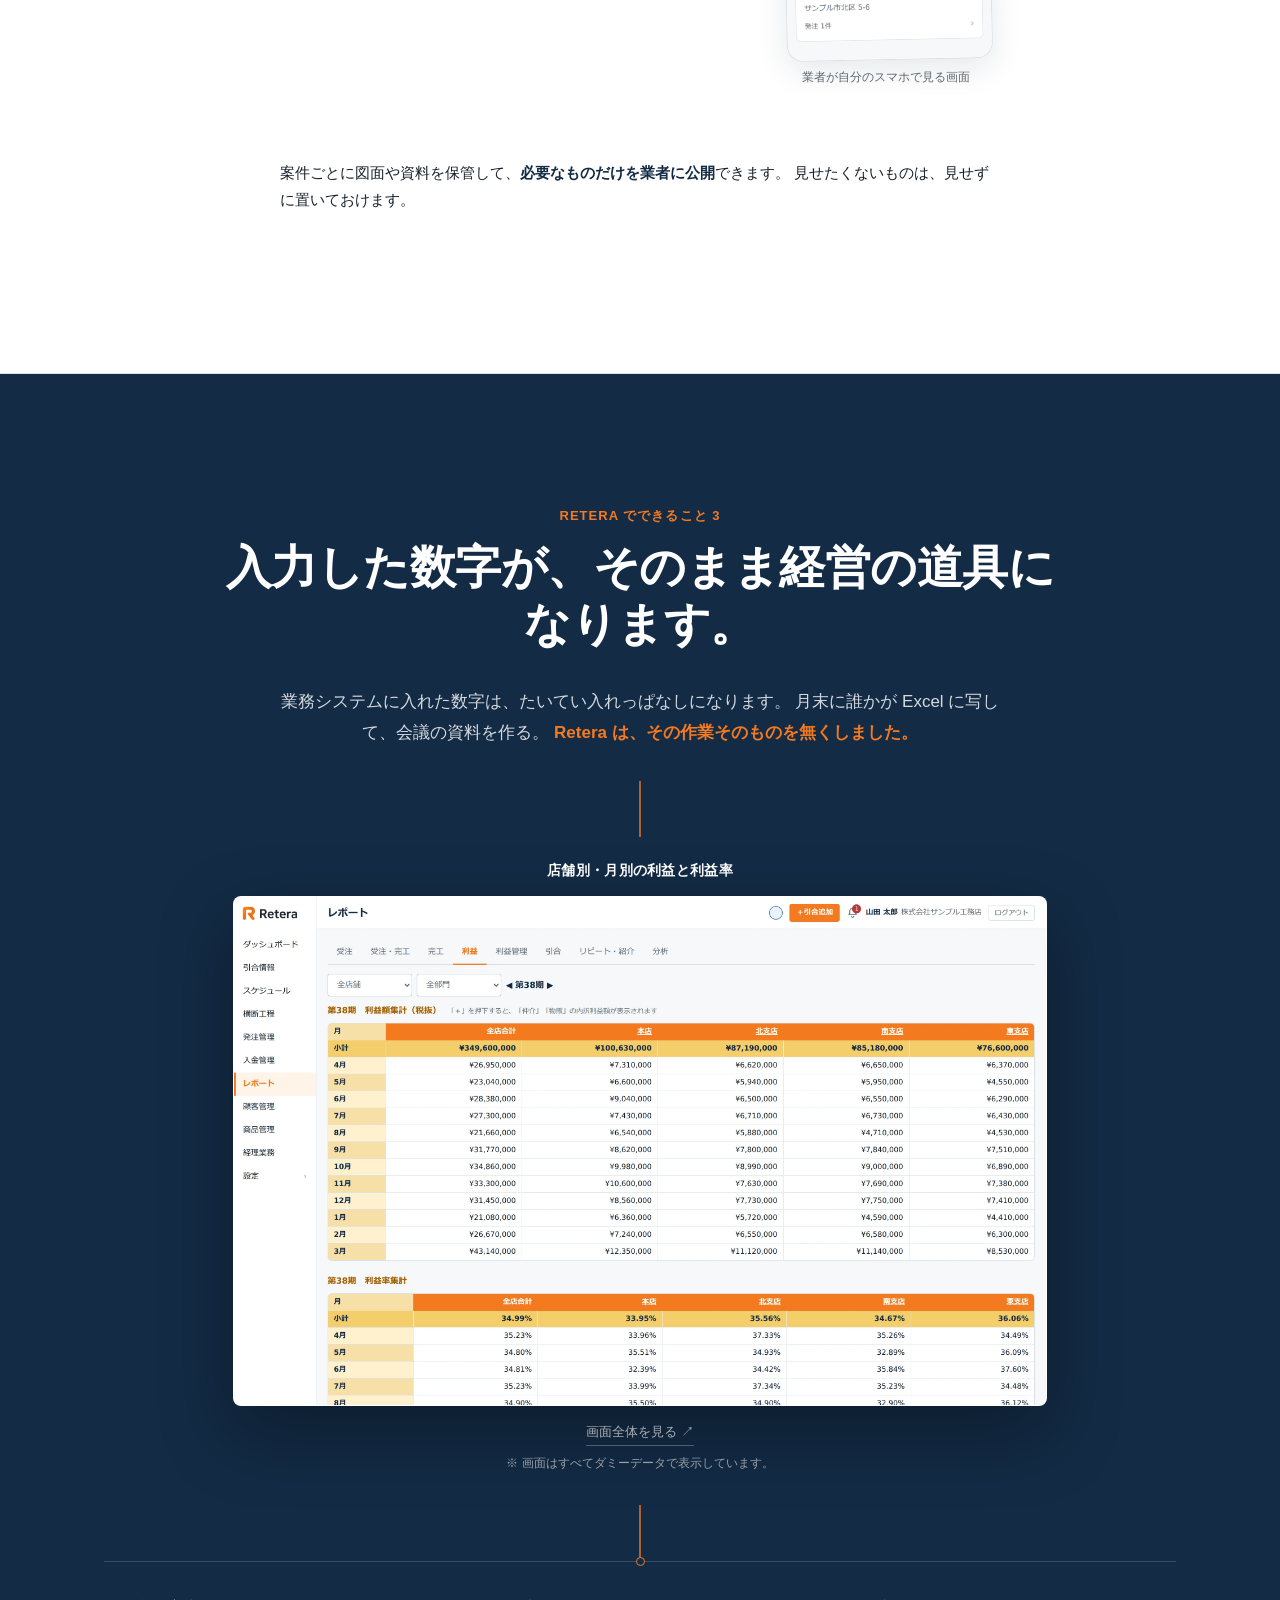
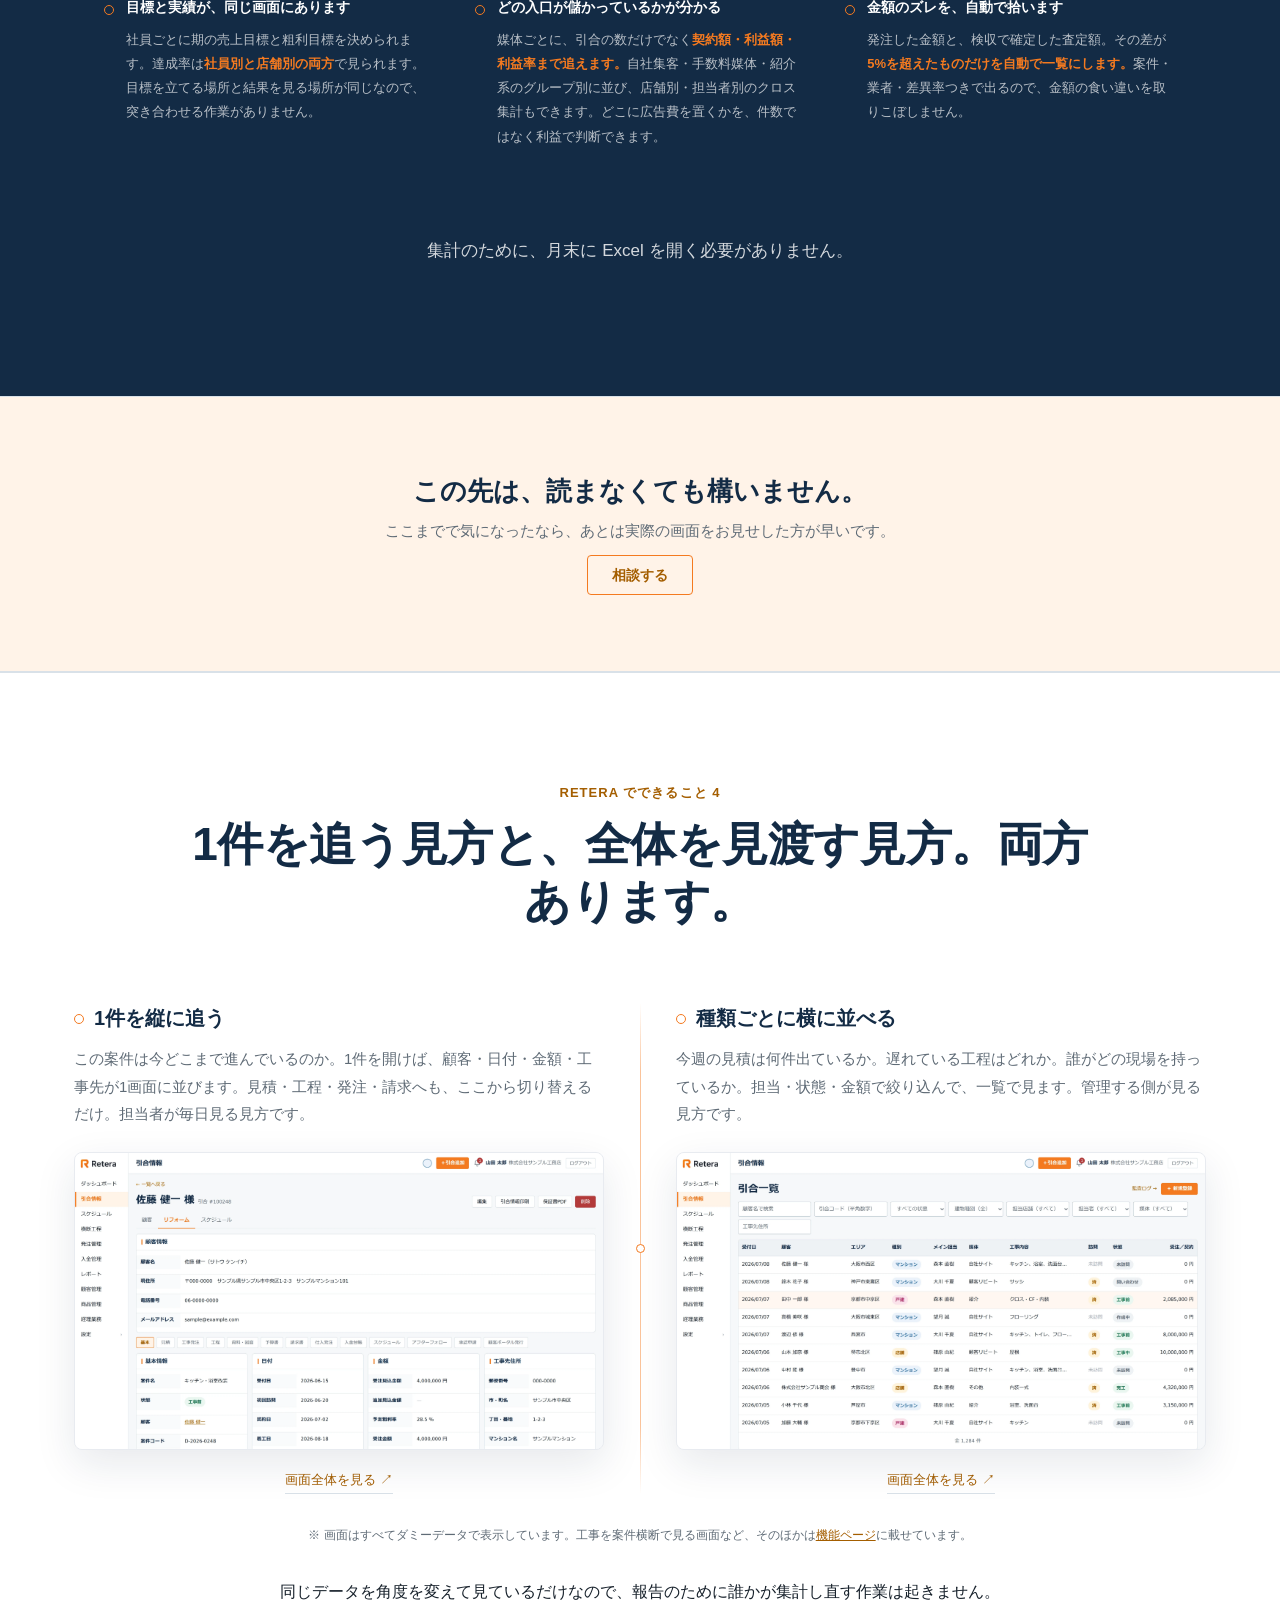
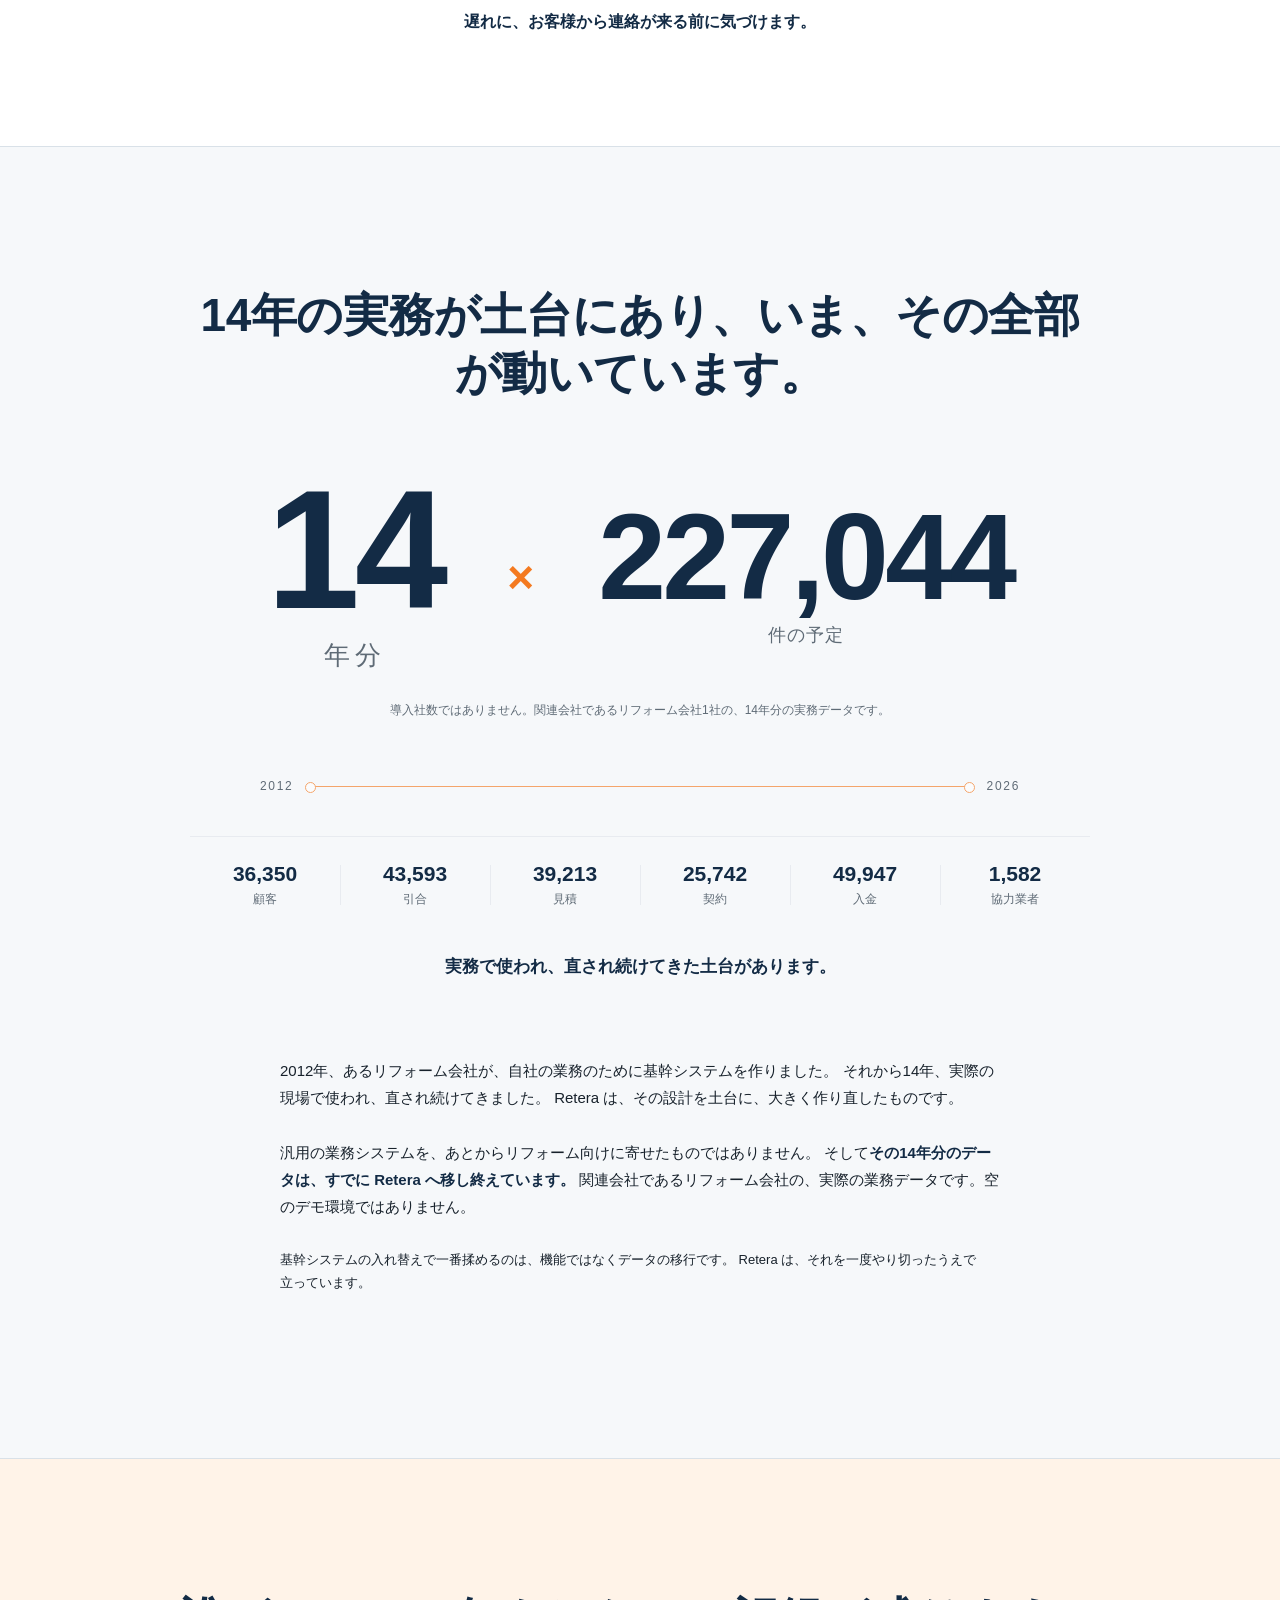
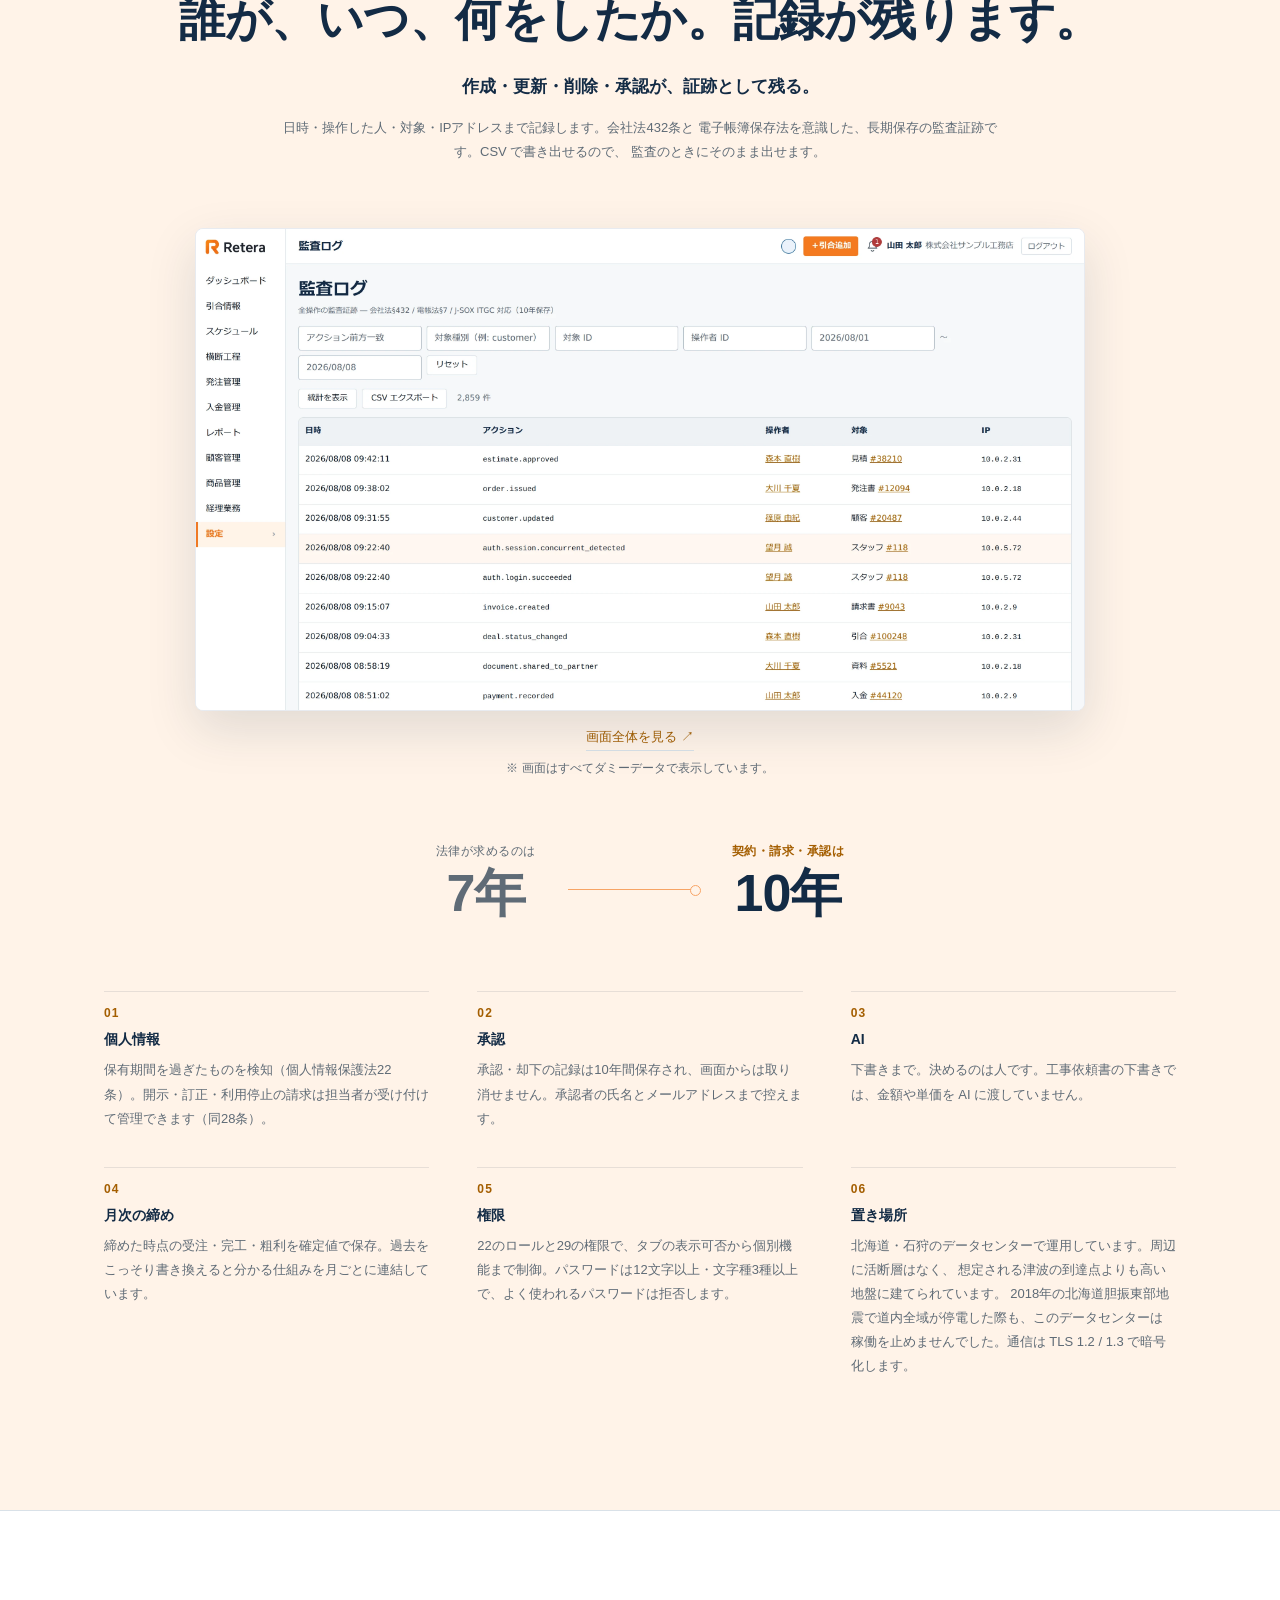
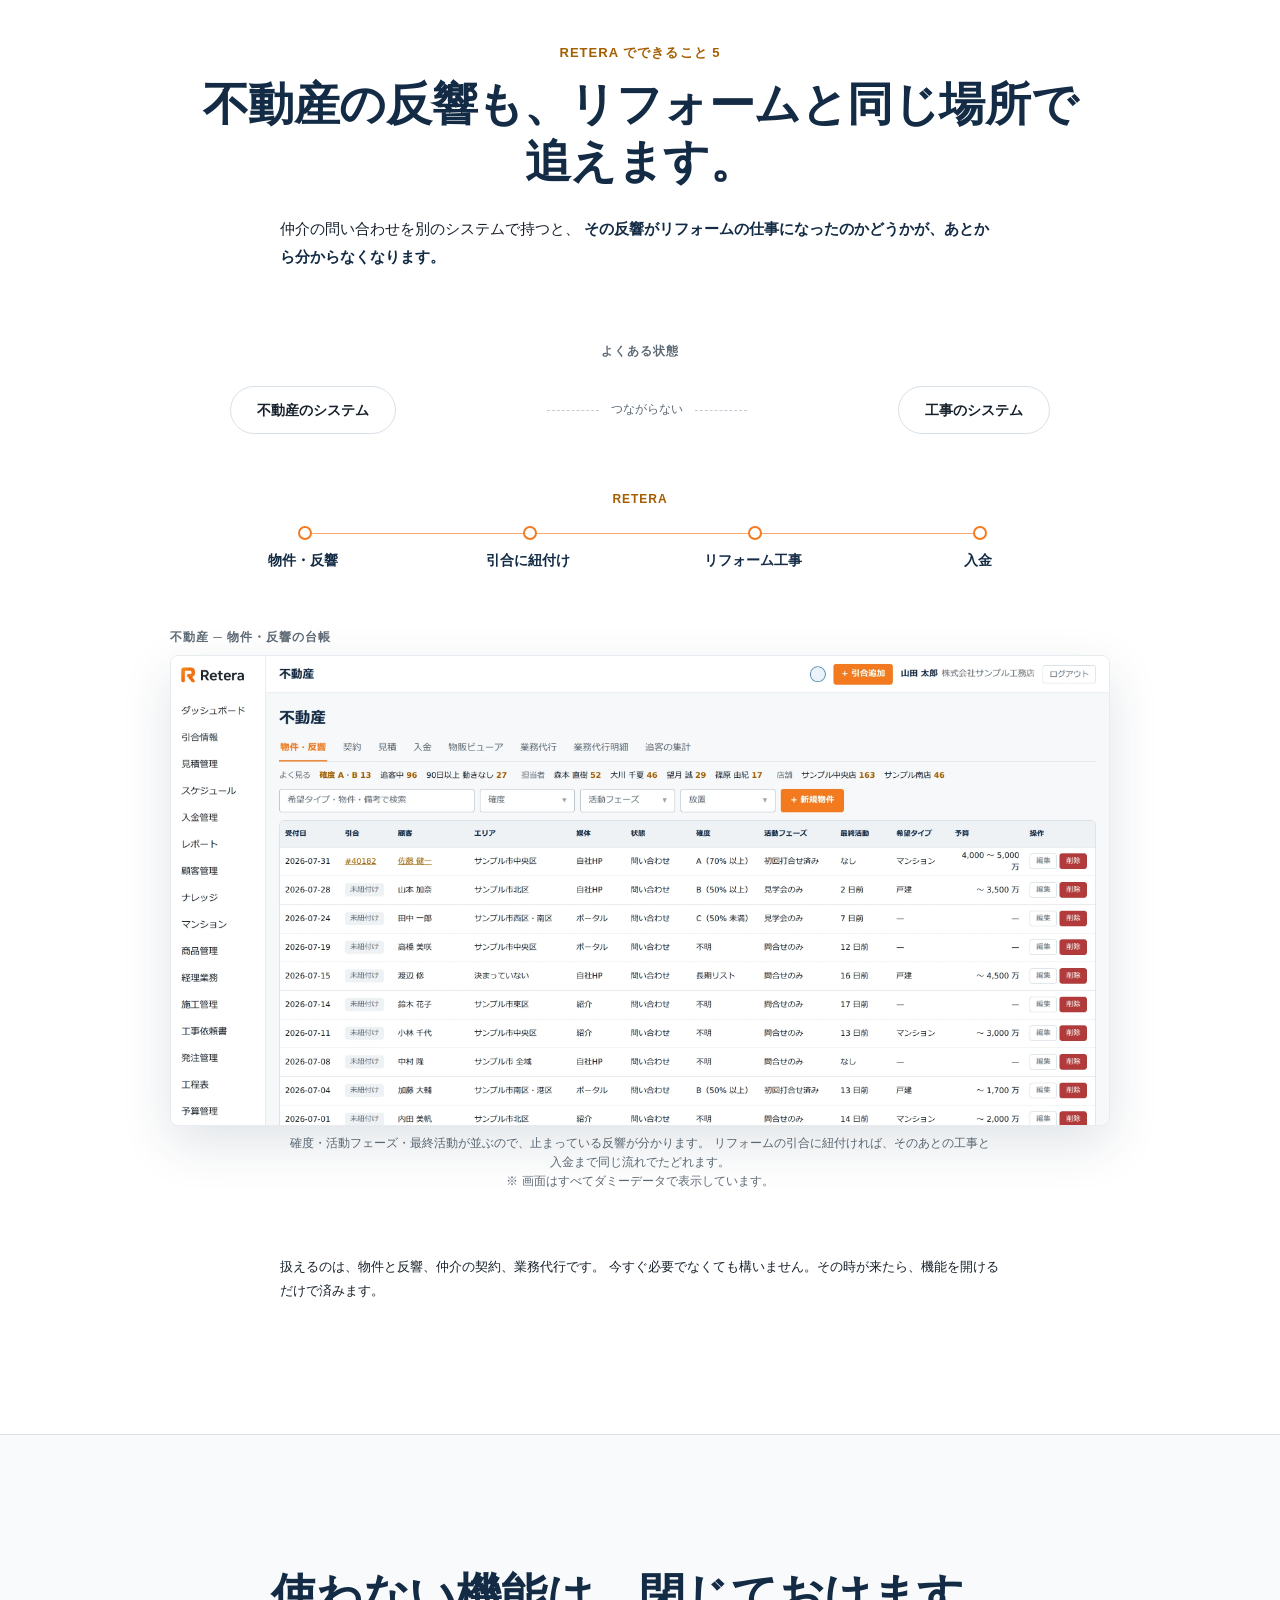
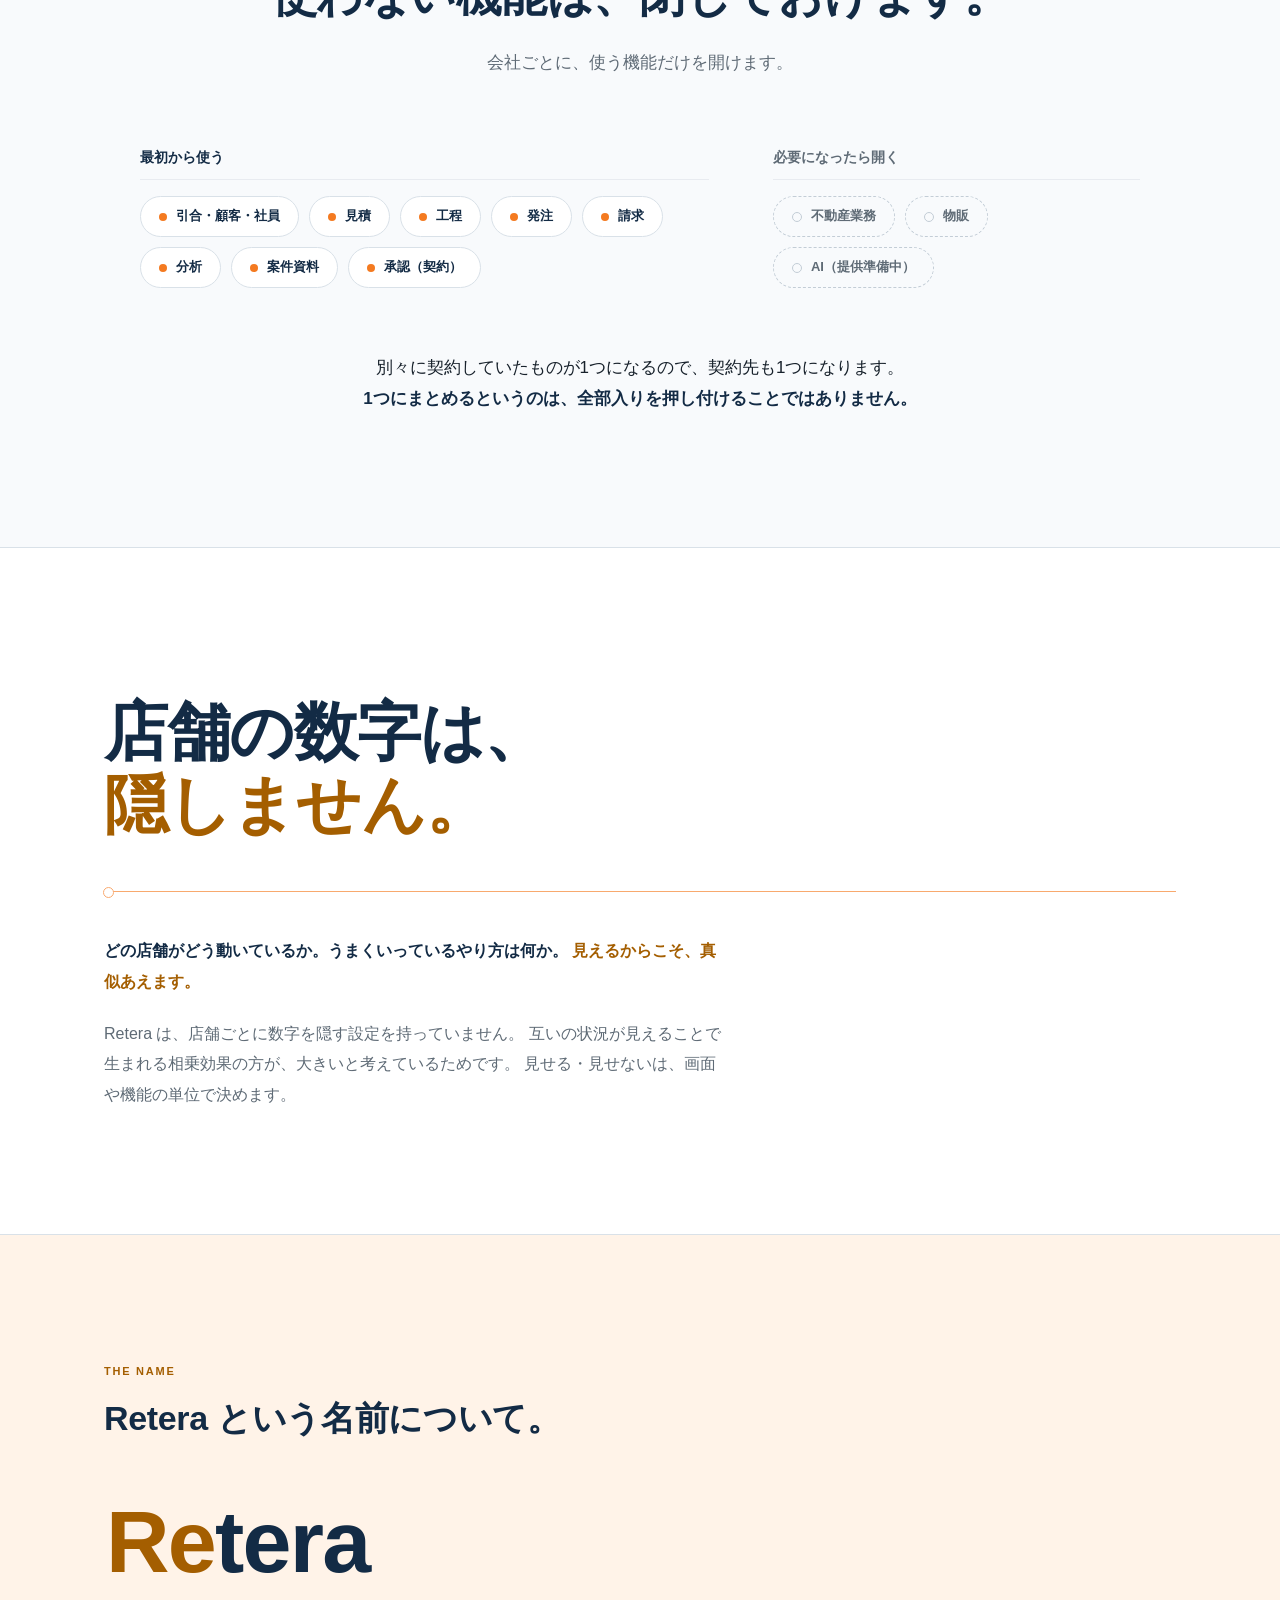
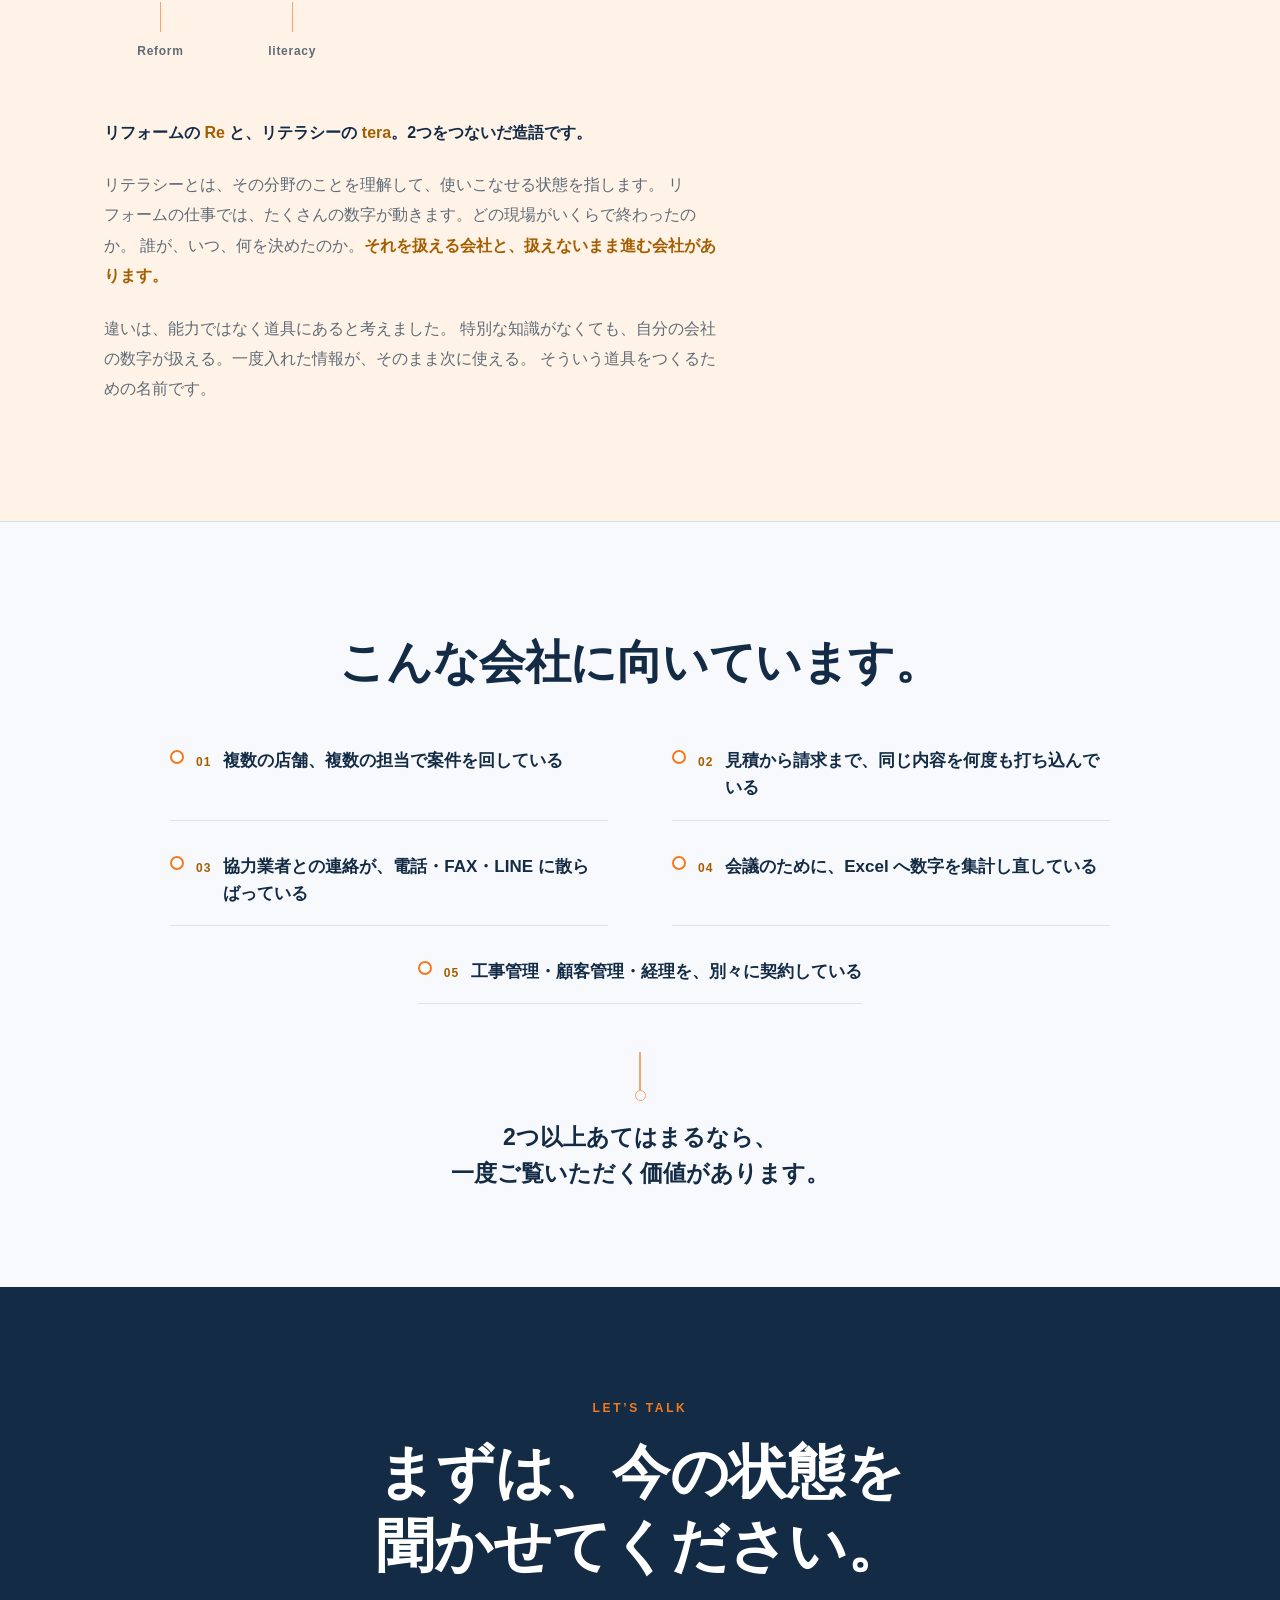
==== commit 4960284a: "安心ページの下書きを追加（公開判断用プレビュー）" ====
--- a/index.html
+++ b/index.html
@@ -6,22 +6,22 @@
 <title>リフォーム会社の業務システム Retera（リテラ）</title>
 <meta name="description" content="Retera（リテラ）は、リフォーム会社の業務を引合から入金まで1つで回す業務システムです。引合・顧客、見積、契約、工程、発注、請求、入金、分析を同じデータの上でつなぎ、転記をなくします。提供は株式会社リビルドワークス。">
 
-<meta name="robots" content="noindex, nofollow">
-
 <meta property="og:type" content="website">
 <meta property="og:site_name" content="Retera（リテラ）">
 <meta property="og:locale" content="ja_JP">
 <meta property="og:title" content="リフォーム会社の業務システム Retera（リテラ）">
 <meta property="og:description" content="リフォーム会社の業務を、引合から入金まで1つで回す業務システム。顧客も、工事も、発注も、請求も、Retera（リテラ）1つで回します。">
-<meta property="og:image" content="img/ogp.png">
+<meta property="og:url" content="https://rebuildworks.co.jp/retera/">
+<meta property="og:image" content="https://rebuildworks.co.jp/retera/img/ogp.png">
 <meta property="og:image:width" content="1200">
 <meta property="og:image:height" content="630">
 <meta property="og:image:alt" content="バラバラのシステムを、1つに。Retera（リテラ）">
 <meta name="twitter:card" content="summary_large_image">
 <meta name="twitter:title" content="リフォーム会社の業務システム Retera（リテラ）">
 <meta name="twitter:description" content="リフォーム会社の業務を、引合から入金まで1つで回す業務システム。顧客も、工事も、発注も、請求も、Retera（リテラ）1つで回します。">
-<meta name="twitter:image" content="img/ogp.png">
-
+<meta name="twitter:image" content="https://rebuildworks.co.jp/retera/img/ogp.png">
+
+<link rel="canonical" href="https://rebuildworks.co.jp/retera/">
 <meta name="theme-color" content="#132B45">
 <link rel="icon" href="img/retera-mark-512.png">
 <link rel="icon" type="image/png" sizes="32x32" href="img/favicon-32.png">
@@ -33,31 +33,17 @@
   "@context": "https://schema.org",
   "@graph": [
     {
-      "@type": "Organization",
-      "name": "株式会社リビルドワークス",
-      "alternateName": "REBUILD WORKS",
-      "foundingDate": "2023",
-      "email": "office@rebuildworks.co.jp",
-      "telephone": "+81-6-6964-8777",
-      "faxNumber": "+81-6-6964-8778",
-      "address": {
-        "@type": "PostalAddress",
-        "postalCode": "550-0015",
-        "addressCountry": "JP",
-        "addressRegion": "大阪府",
-        "addressLocality": "大阪市西区",
-        "streetAddress": "南堀江3-2-1"
-      },
-      "logo": "img/retera-logo.png"
+      "@id": "https://rebuildworks.co.jp/#organization"
     },
     {
       "@type": "WebSite",
-      "name": "Retera（リテラ）",
+      "name": "株式会社リビルドワークス",
       "inLanguage": "ja",
       "publisher": {
-        "@type": "Organization",
-        "name": "株式会社リビルドワークス"
-      }
+        "@id": "https://rebuildworks.co.jp/#organization"
+      },
+      "@id": "https://rebuildworks.co.jp/#website",
+      "url": "https://rebuildworks.co.jp/"
     },
     {
       "@type": "SoftwareApplication",
@@ -80,9 +66,9 @@
         "監査ログ"
       ],
       "publisher": {
-        "@type": "Organization",
-        "name": "株式会社リビルドワークス"
-      }
+        "@id": "https://rebuildworks.co.jp/#organization"
+      },
+      "url": "https://rebuildworks.co.jp/retera/"
     }
   ]
 }
@@ -107,7 +93,7 @@
     <nav class="site-nav">
       <a href="index.html" class="current">製品</a>
       <a href="features.html">機能</a>
-      <a href="company.html">会社概要</a>
+      <a href="/company.html">会社概要</a>
       <a href="contact.html" class="btn btn-primary btn-sm">相談する</a>
     </nav>
   </div>
@@ -160,6 +146,12 @@
   </div>
 
 </section>
+
+<div class="container release-wrap">
+    <p class="release-note">
+      Retera は <b>2027 年 提供開始予定</b>です。導入のご相談は、先行して承っています。
+    </p>
+</div>
 
 <section class="section issue">
   <div class="container">
@@ -583,7 +575,10 @@
       <li><span class="no">05</span><h3>権限</h3>
         <p>22のロールと29の権限で、タブの表示可否から個別機能まで制御。パスワードは12文字以上・文字種3種以上で、よく使われるパスワードは拒否します。</p></li>
       <li><span class="no">06</span><h3>置き場所</h3>
-        <p>AWS の東京リージョンで運用します。通信は TLS 1.2 / 1.3 で暗号化します。</p></li>
+  <p>北海道・石狩のデータセンターで運用しています。周辺に活断層はなく、
+  想定される津波の到達点よりも高い地盤に建てられています。
+  2018年の北海道胆振東部地震で道内全域が停電した際も、このデータセンターは
+  稼働を止めませんでした。通信は TLS 1.2 / 1.3 で暗号化します。</p></li>
     </ul>
   </div>
 </section>
@@ -680,6 +675,43 @@
         Retera は、店舗ごとに数字を隠す設定を持っていません。
         互いの状況が見えることで生まれる相乗効果の方が、大きいと考えているためです。
         見せる・見せないは、画面や機能の単位で決めます。
+      </p>
+    </div>
+  </div>
+</section>
+
+<section class="section origin">
+  <div class="container">
+    <p class="origin-eyebrow">THE NAME</p>
+    <h2 class="h-section">Retera という名前について。</h2>
+
+    <div class="origin-type" role="img"
+         aria-label="Retera は、Reform の Re と literacy の tera を合わせた造語です。">
+      <span class="frag" aria-hidden="true">
+        <span class="glyph g-re">Re</span>
+        <span class="stem"></span>
+        <span class="src">Reform</span>
+      </span>
+      <span class="frag" aria-hidden="true">
+        <span class="glyph g-tera">tera</span>
+        <span class="stem"></span>
+        <span class="src">literacy</span>
+      </span>
+    </div>
+
+    <div class="origin-body">
+      <p class="lead">
+        リフォームの <b>Re</b> と、リテラシーの <b>tera</b>。<span class="nbr"><br></span>2つをつないだ造語です。
+      </p>
+      <p>
+        リテラシーとは、その分野のことを理解して、使いこなせる状態を指します。
+        リフォームの仕事では、たくさんの数字が動きます。どの現場がいくらで終わったのか。
+        誰が、いつ、何を決めたのか。<span class="emph">それを扱える会社と、扱えないまま進む会社があります。</span>
+      </p>
+      <p>
+        違いは、能力ではなく道具にあると考えました。
+        特別な知識がなくても、自分の会社の数字が扱える。一度入れた情報が、そのまま次に使える。
+        そういう道具をつくるための名前です。
       </p>
     </div>
   </div>
@@ -740,14 +772,14 @@
           <ul>
             <li><a href="index.html">製品</a></li>
             <li><a href="features.html">機能</a></li>
-            <li><a href="company.html">会社概要</a></li>
+            <li><a href="/company.html">会社概要</a></li>
           </ul>
         </div>
         <div class="footer-col">
           <h2>CONTACT</h2>
           <ul>
             <li><a href="contact.html">お問い合わせ</a></li>
-            <li><a href="privacy.html">個人情報の取り扱いについて</a></li>
+            <li><a href="/privacy.html">個人情報の取り扱いについて</a></li>
           </ul>
         </div>
       </div>
--- a/style.css
+++ b/style.css
@@ -4893,3 +4893,120 @@
   .faq dd { font-size: 15px; line-height: 1.85; }
   .faq-foot { margin-top: var(--space-6); font-size: 13px; }
 }
+
+/* 迷惑メール対策のおとり項目。読み上げにも出さず、画面にも出さない
+   （display:none だと埋めないボットがいるので、画面外へ逃がす） */
+.hp {
+  position: absolute !important;
+  left: -9999px !important; top: auto !important;
+  width: 1px !important; height: 1px !important;
+  overflow: hidden !important;
+}
+
+/* 送信に失敗したときの箱。.callout の色だけ差し替える */
+.callout-warn {
+  border-left-color: var(--danger);
+  background: #FBF0EF;
+}
+
+/* ============================================================
+   第42回（2026-08-20）— 機能ページ 6「経営の道具」を濃紺に
+   白と灰が 9 回交互に続いて単調だったため、中盤で 1 つ切り替える。
+   トップの同じ主題（入力した数字が、そのまま経営の道具になります）も濃紺なので色が揃う。
+   濃紺の上では読めなくなる文字だけを個別に上げる。
+   ============================================================ */
+.section-navy .fstage b { color: var(--primary); }
+.section-navy .fstage span { color: rgba(255, 255, 255, 0.88); }
+.section-navy .fstage span::before { color: rgba(255, 255, 255, 0.42); }
+.section-navy .ls-tag { color: rgba(255, 255, 255, 0.66); }
+.section-navy .lead-pts li::before { border-color: var(--primary); }
+/* .lead-pts h3 / p は style.css の後方で色を持っているため、詳細度で上書きする */
+.section-navy .lead-pts h3 { color: #fff; }
+.section-navy .lead-pts p { color: rgba(255, 255, 255, 0.82); }
+
+/* 提供時期の明示（2026-08-20）。まだ出していない製品なので、最初に見える場所で断る。
+   FV の実画面が絶対配置で下にはみ出しているので、その上に出す（z-index を付けないと文字が隠れる） */
+.release-wrap { position: relative; z-index: 6; margin-top: 8px; margin-bottom: 44px; }
+.release-note {
+  max-width: 760px; margin: 0 auto;
+  padding: var(--space-4) var(--space-5);
+  border-left: 3px solid var(--primary);
+  background: var(--primary-faint);
+  color: var(--text);
+  font-size: var(--fs-md); line-height: var(--lh-base);
+}
+.release-note b { color: var(--primary-text); font-weight: 700; }
+.contact-form-sec .release-note { max-width: 720px; margin-bottom: var(--space-7); }
+@media (max-width: 767px) {
+  .release-wrap { margin-top: 24px; margin-bottom: 32px; }   /* 負にすると実画面に重なる */
+  .release-note { font-size: 14px; padding: var(--space-4); }
+}
+
+/* ヘッダーのボタン。`.site-nav a`（詳細度 0,1,1）が `.btn-primary`（0,1,0）に勝ってしまい、
+   オレンジの上に灰色の文字が乗っていた（2026-08-20 大西様の指摘で判明） */
+.site-nav a.btn-primary,
+.site-nav a.btn-primary:hover,
+.site-nav a.btn-primary:focus { color: #fff; }
+
+/* ============================================================
+   K0b — 名前の由来「Retera という名前について。」（2026-08-21）
+   K0（白）と K（#F7F9FC）の間に置くので、背景はクリームで区切る。
+   Re / tera を大きく出し、そこから細い縦線を下ろして語源をぶら下げる。
+   縦線はサイト全体の「一本の線」と同じ引き方（1.3px / primary / 低い不透明度）。
+   ============================================================ */
+.origin {
+  background: var(--primary-faint);
+  padding: 128px 0 116px;
+}
+.origin > .container { max-width: 1120px; }
+
+.origin-eyebrow {
+  margin: 0 0 14px;
+  font-size: 11px; font-weight: 700; letter-spacing: .16em;
+  color: var(--primary-text); text-transform: uppercase;
+}
+.origin > .container > .h-section { margin-bottom: 56px; }
+
+/* --- Re + tera --- */
+.origin-type {
+  display: flex; align-items: flex-start; justify-content: flex-start;
+  margin: 0 0 56px; padding-left: 2px;
+}
+.origin-type .frag {
+  display: flex; flex-direction: column; align-items: center;
+}
+.origin-type .glyph {
+  font-size: 88px; font-weight: 700; line-height: 1;
+  letter-spacing: -0.02em;
+}
+/* 白背景の #F47A20 は 2.7:1 で AA 未達。文字には #A45E00 を使う（節20.9） */
+.origin-type .g-re   { color: var(--primary-text); }
+.origin-type .g-tera { color: var(--navy); }
+
+.origin-type .stem {
+  width: 1.3px; height: 30px; margin-top: 16px;
+  background: var(--primary); opacity: .65;   /* .creed-rule と同じ濃さに揃える */
+}
+.origin-type .src {
+  margin-top: 10px;
+  font-size: 12px; font-weight: 600; letter-spacing: .06em;
+  color: var(--text-muted);
+}
+
+/* --- 本文（creed と同じ組み） --- */
+.origin-body { max-width: 620px; }
+.origin-body p { margin: 0 0 22px; font-size: 16px; line-height: 1.9; color: var(--text-muted); }
+.origin-body p:last-child { margin-bottom: 0; }
+.origin-body .lead { color: var(--navy); font-weight: 600; }
+.origin-body .lead b { color: var(--primary-text); font-weight: 700; }
+.origin-body .emph { color: var(--primary-text); }
+
+@media (max-width: 767px) {
+  .origin { padding: 88px 0 80px; }
+  .origin > .container > .h-section { margin-bottom: 40px; }
+  .origin-type { margin-bottom: 40px; }
+  .origin-type .glyph { font-size: 52px; }
+  .origin-type .stem { height: 22px; margin-top: 12px; }
+  .origin-type .src { font-size: 11px; margin-top: 8px; }
+  .origin-body p { font-size: 15px; line-height: 1.85; margin-bottom: 20px; }
+}
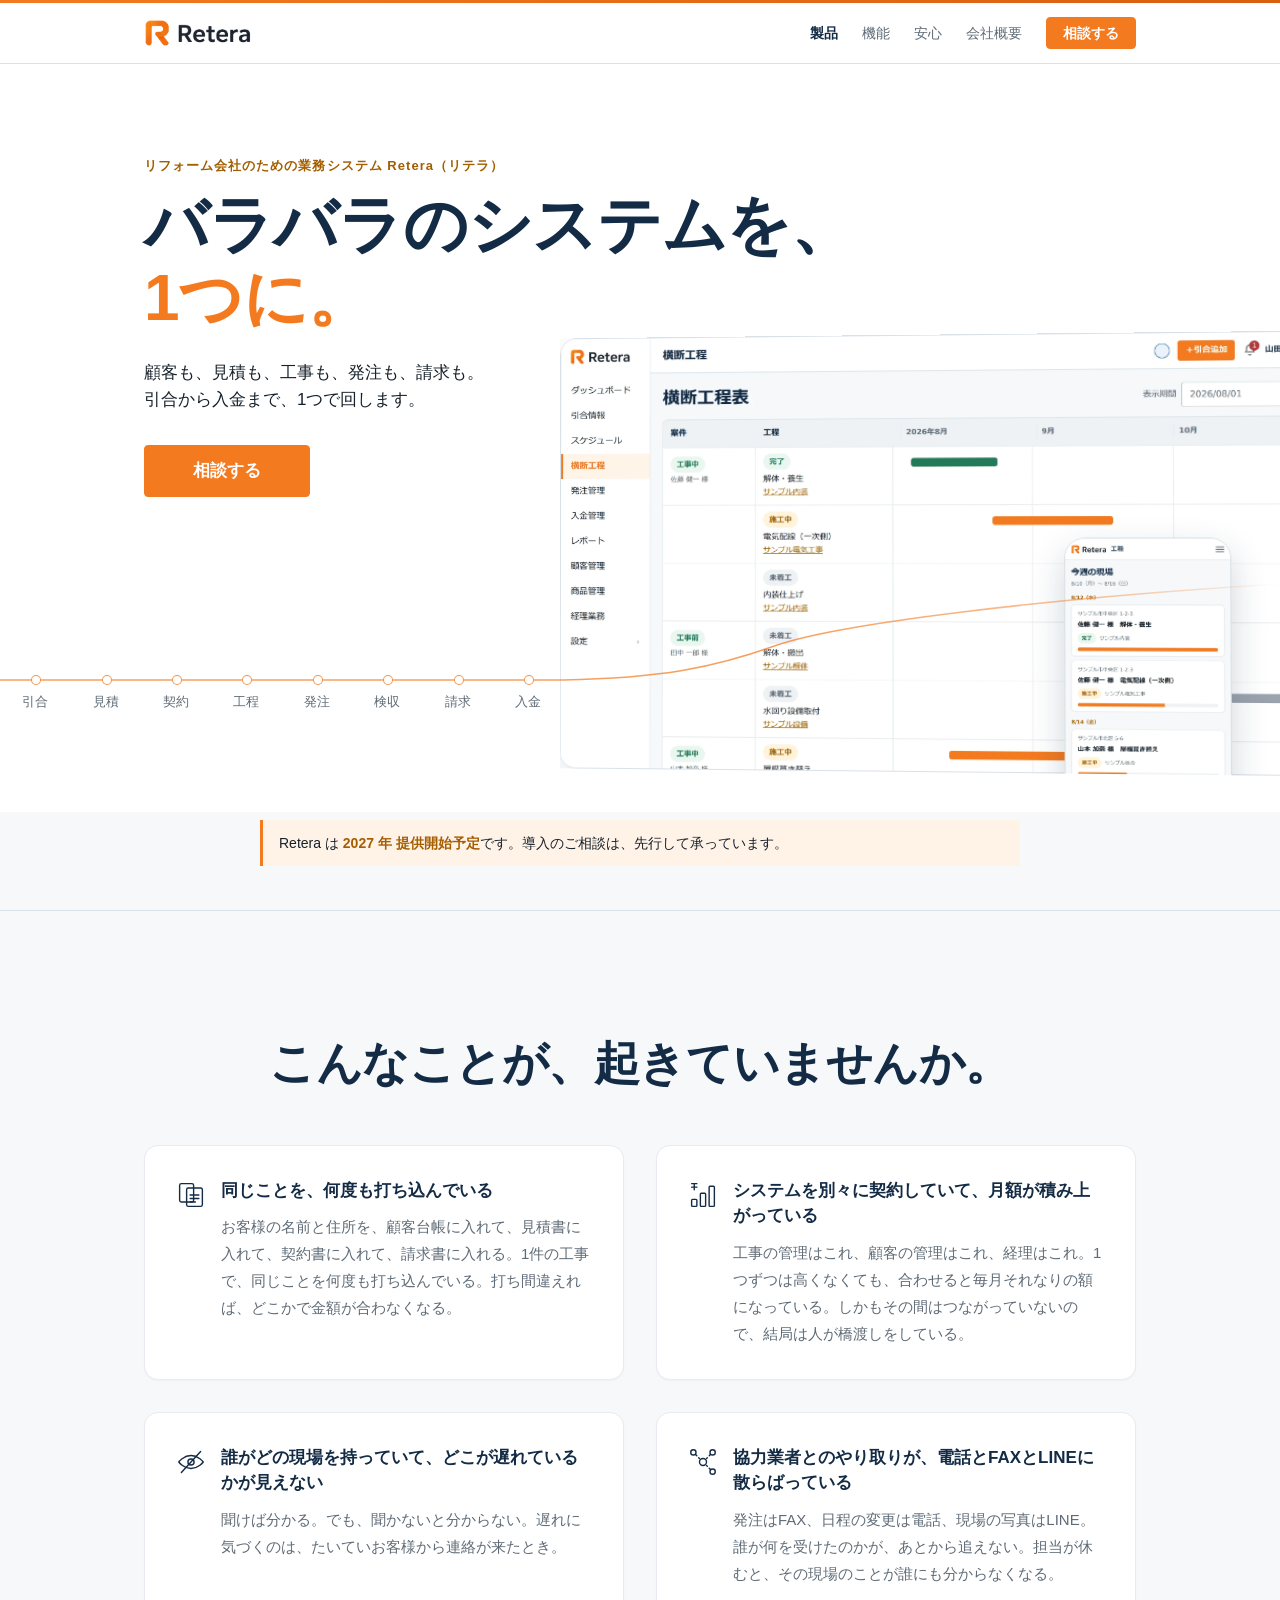
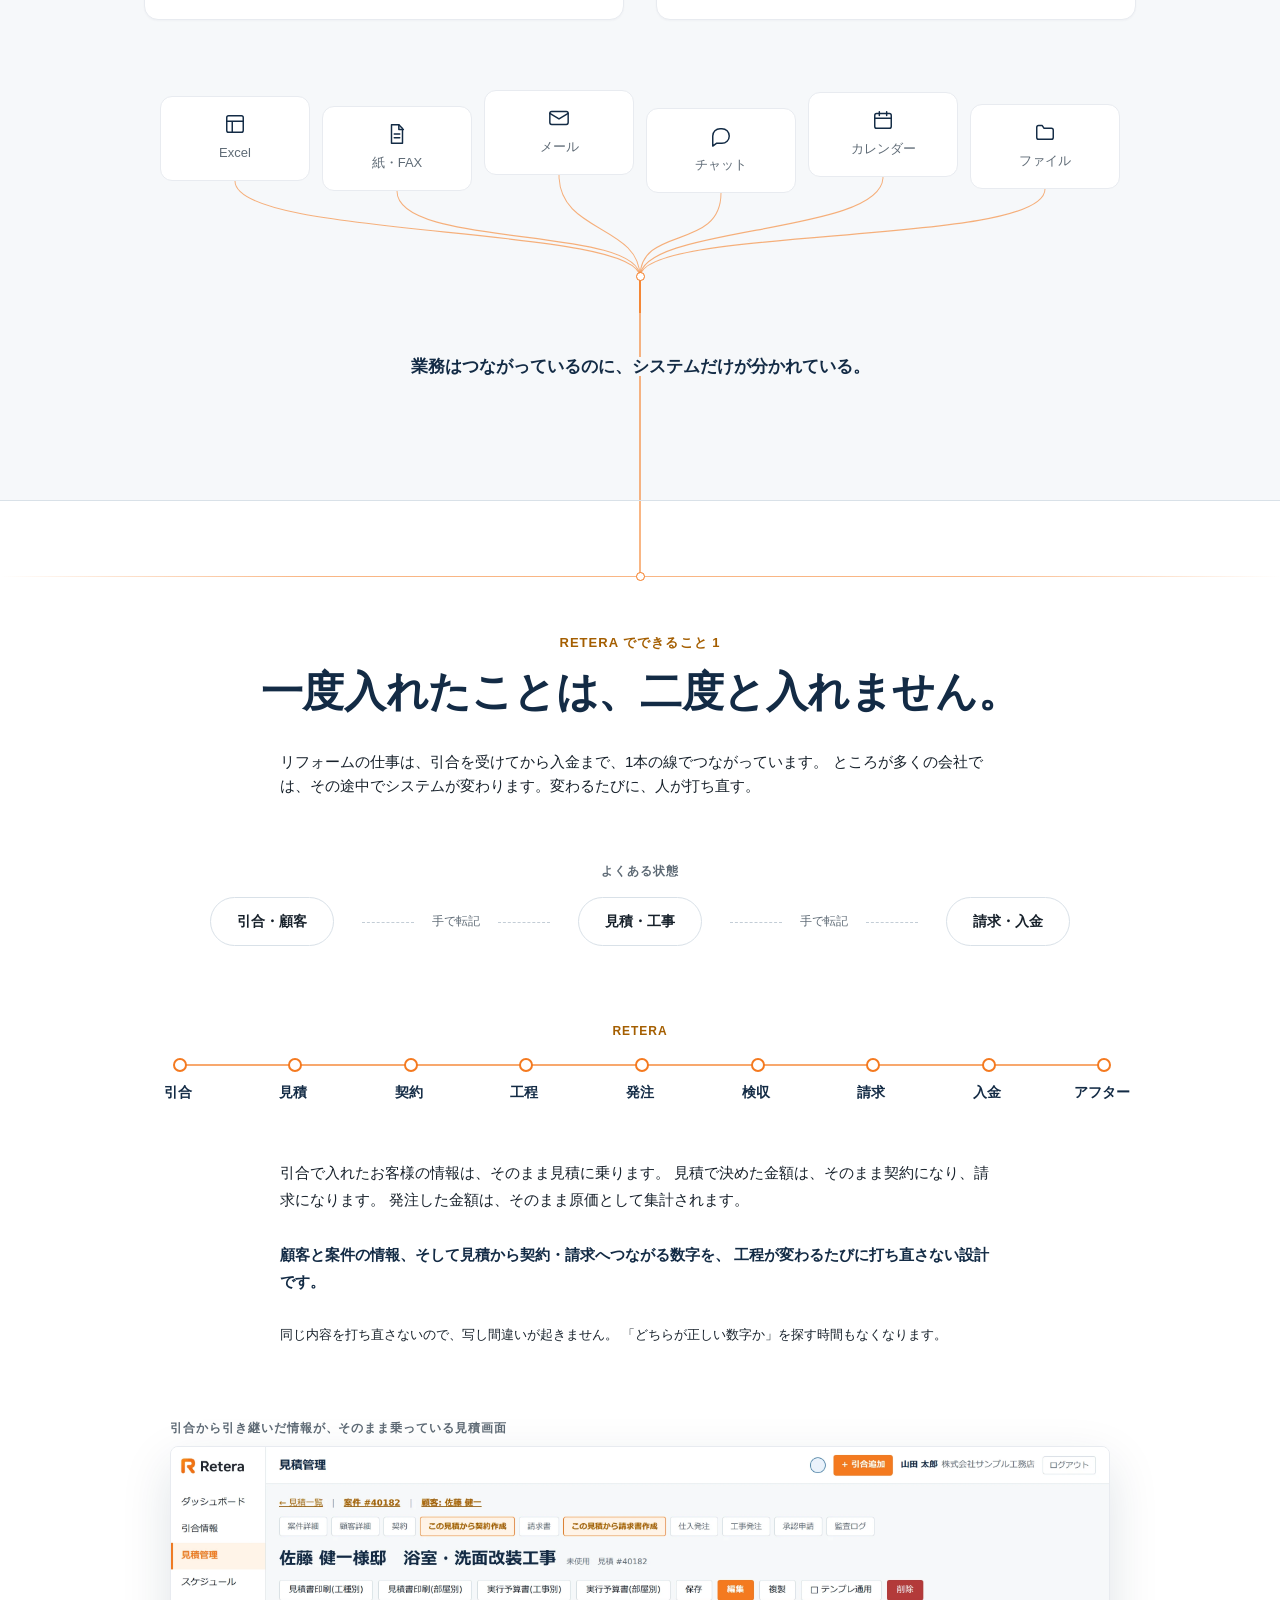
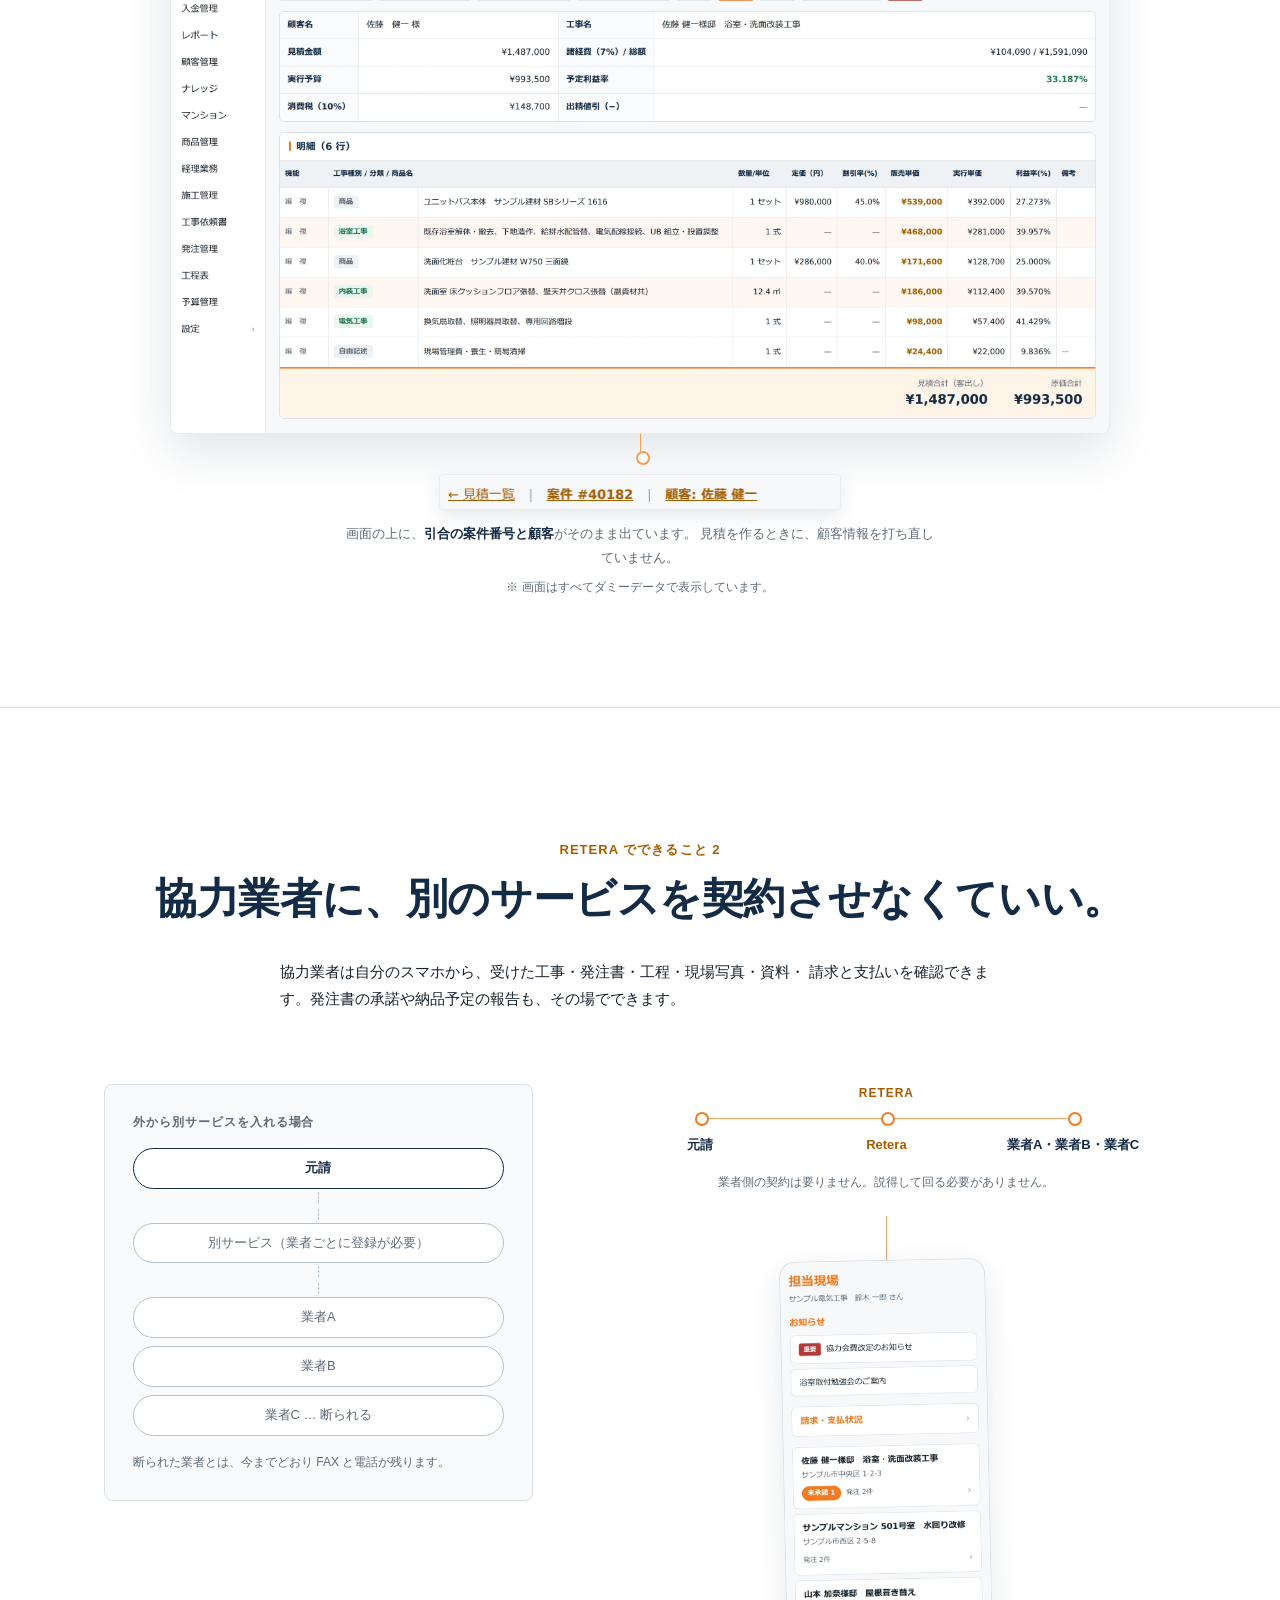
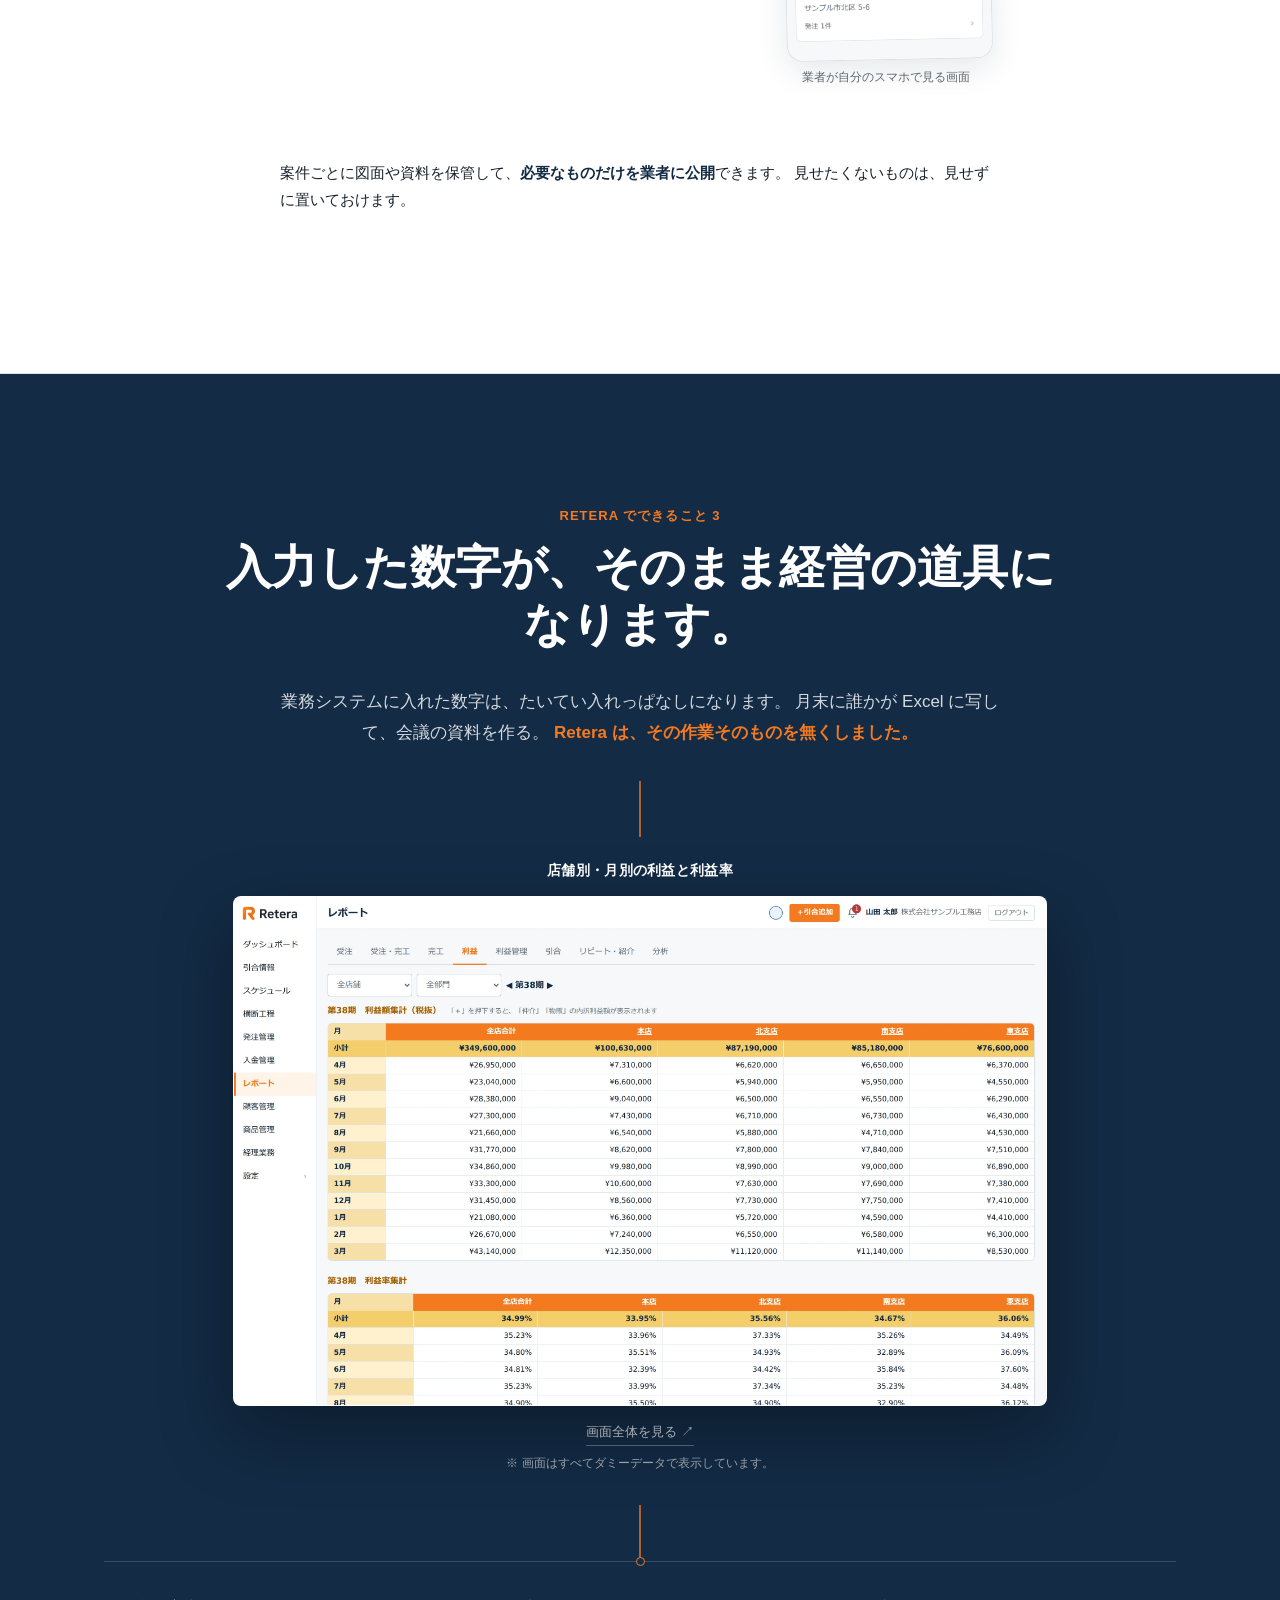
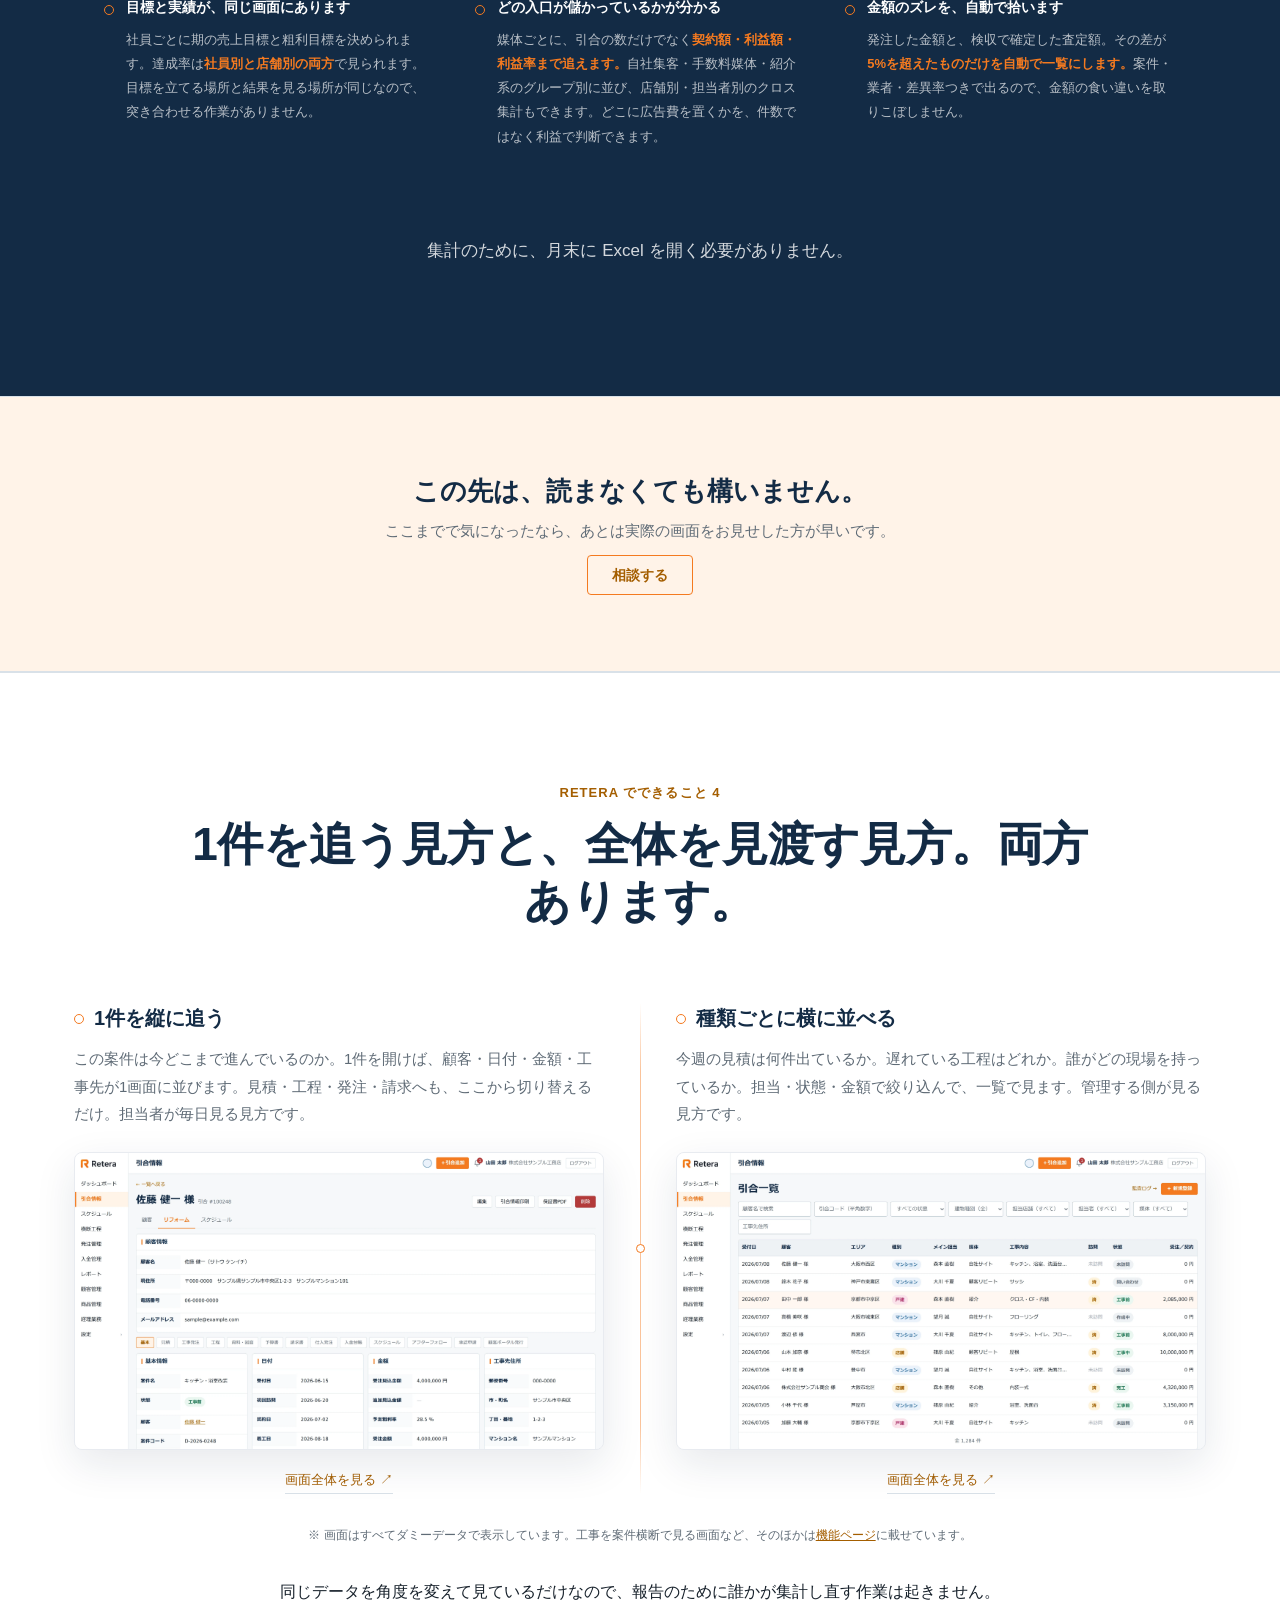
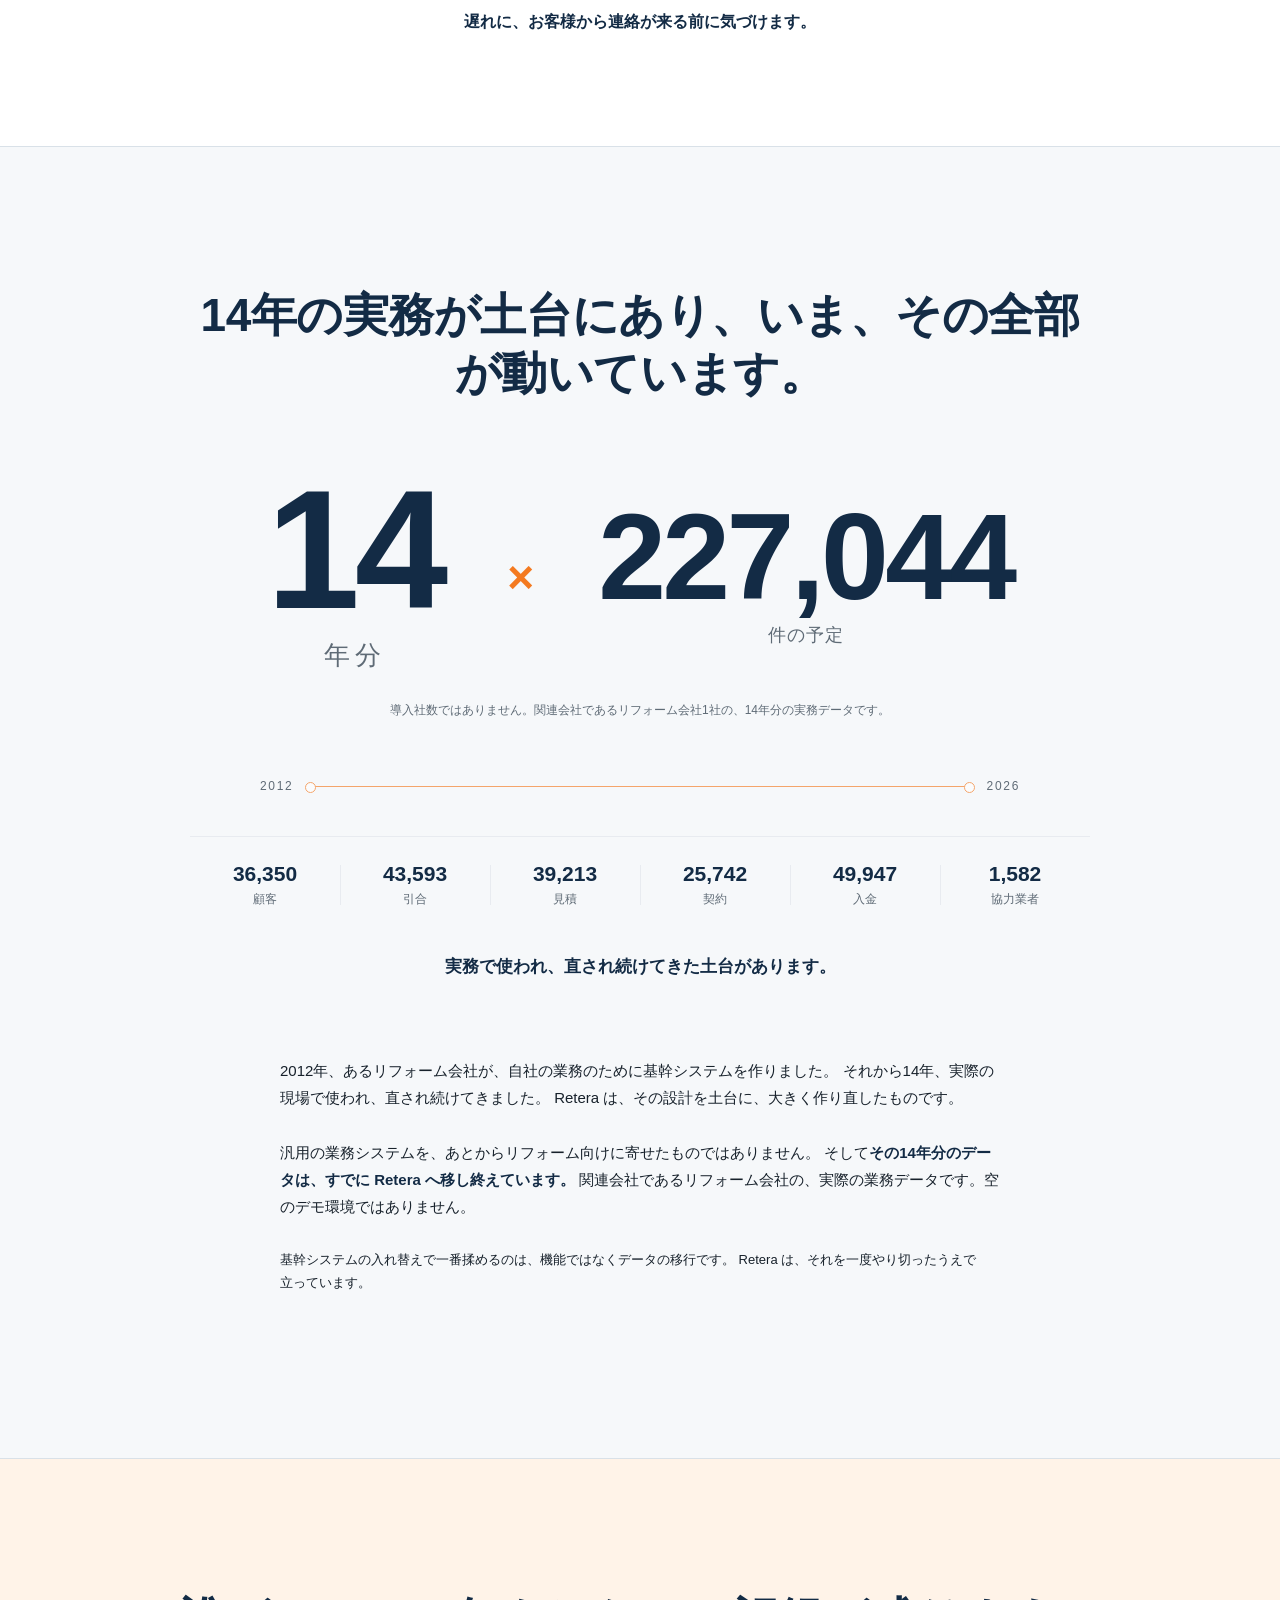
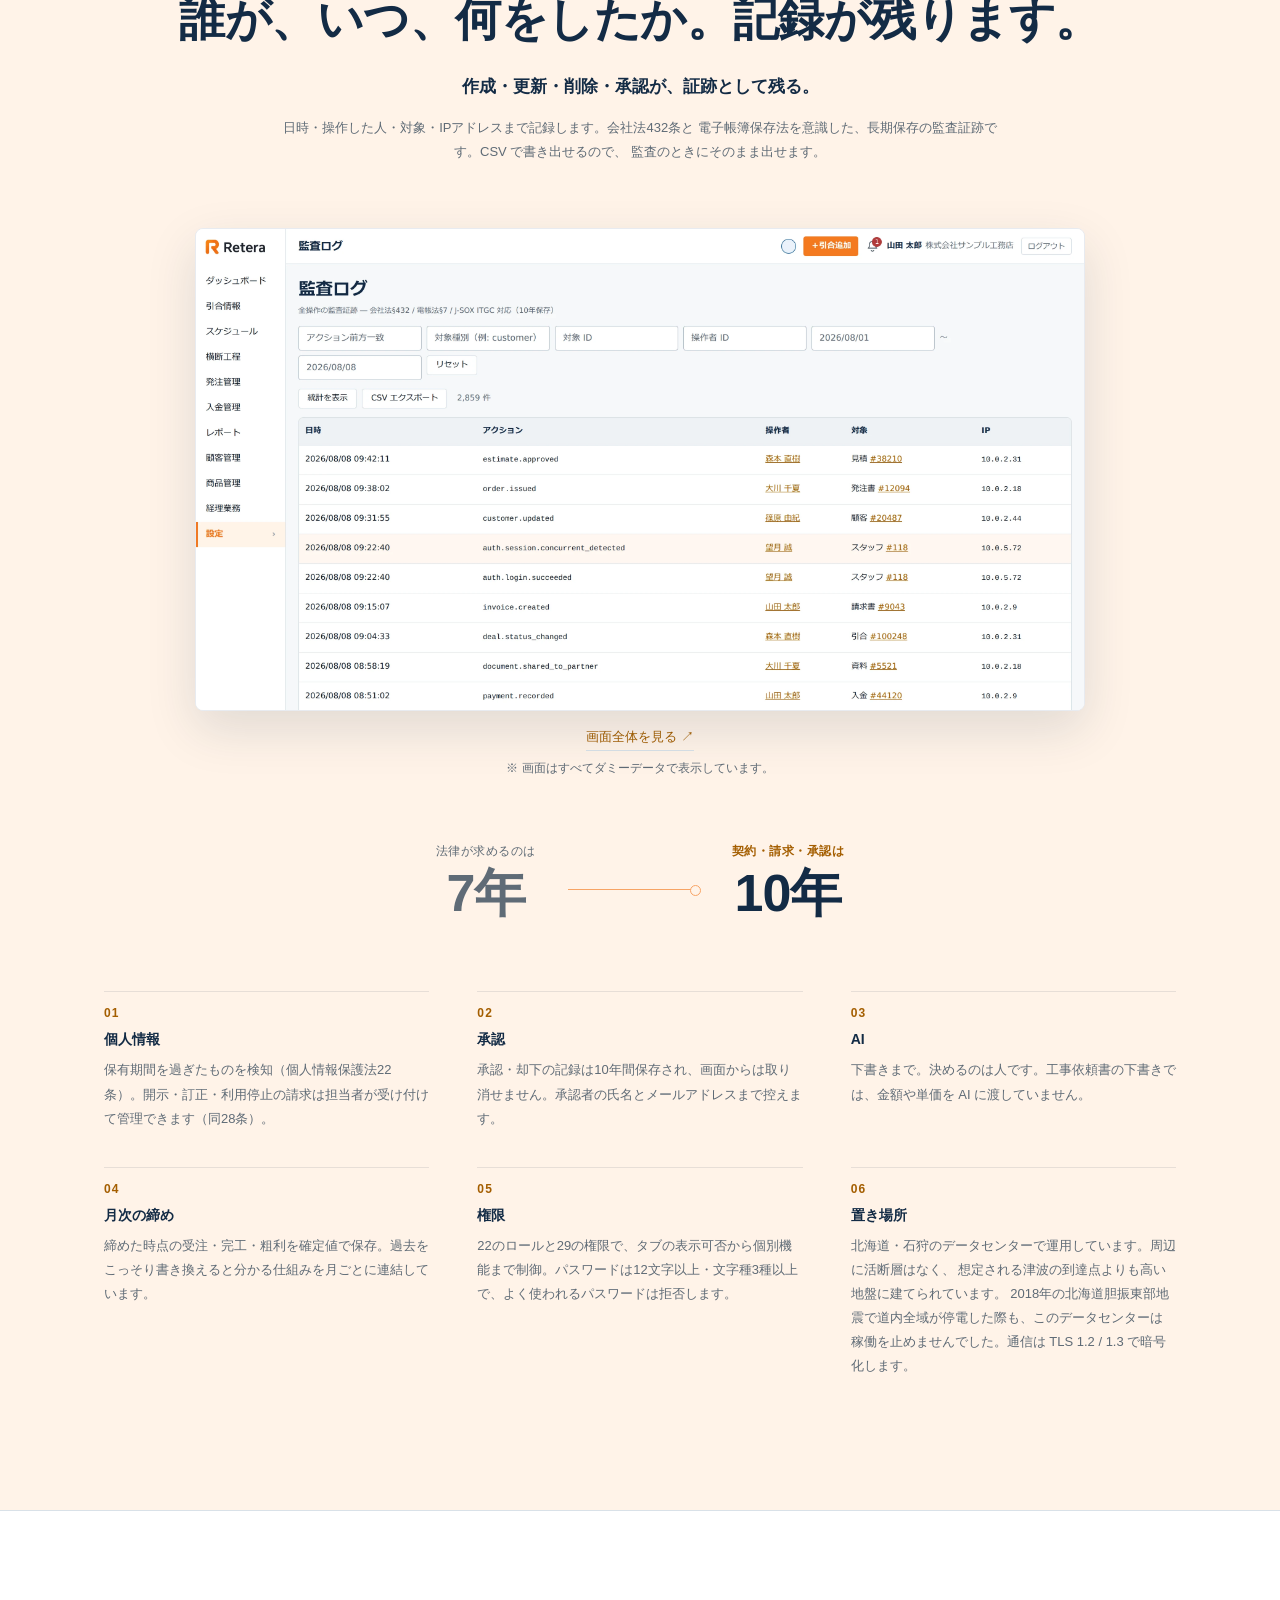
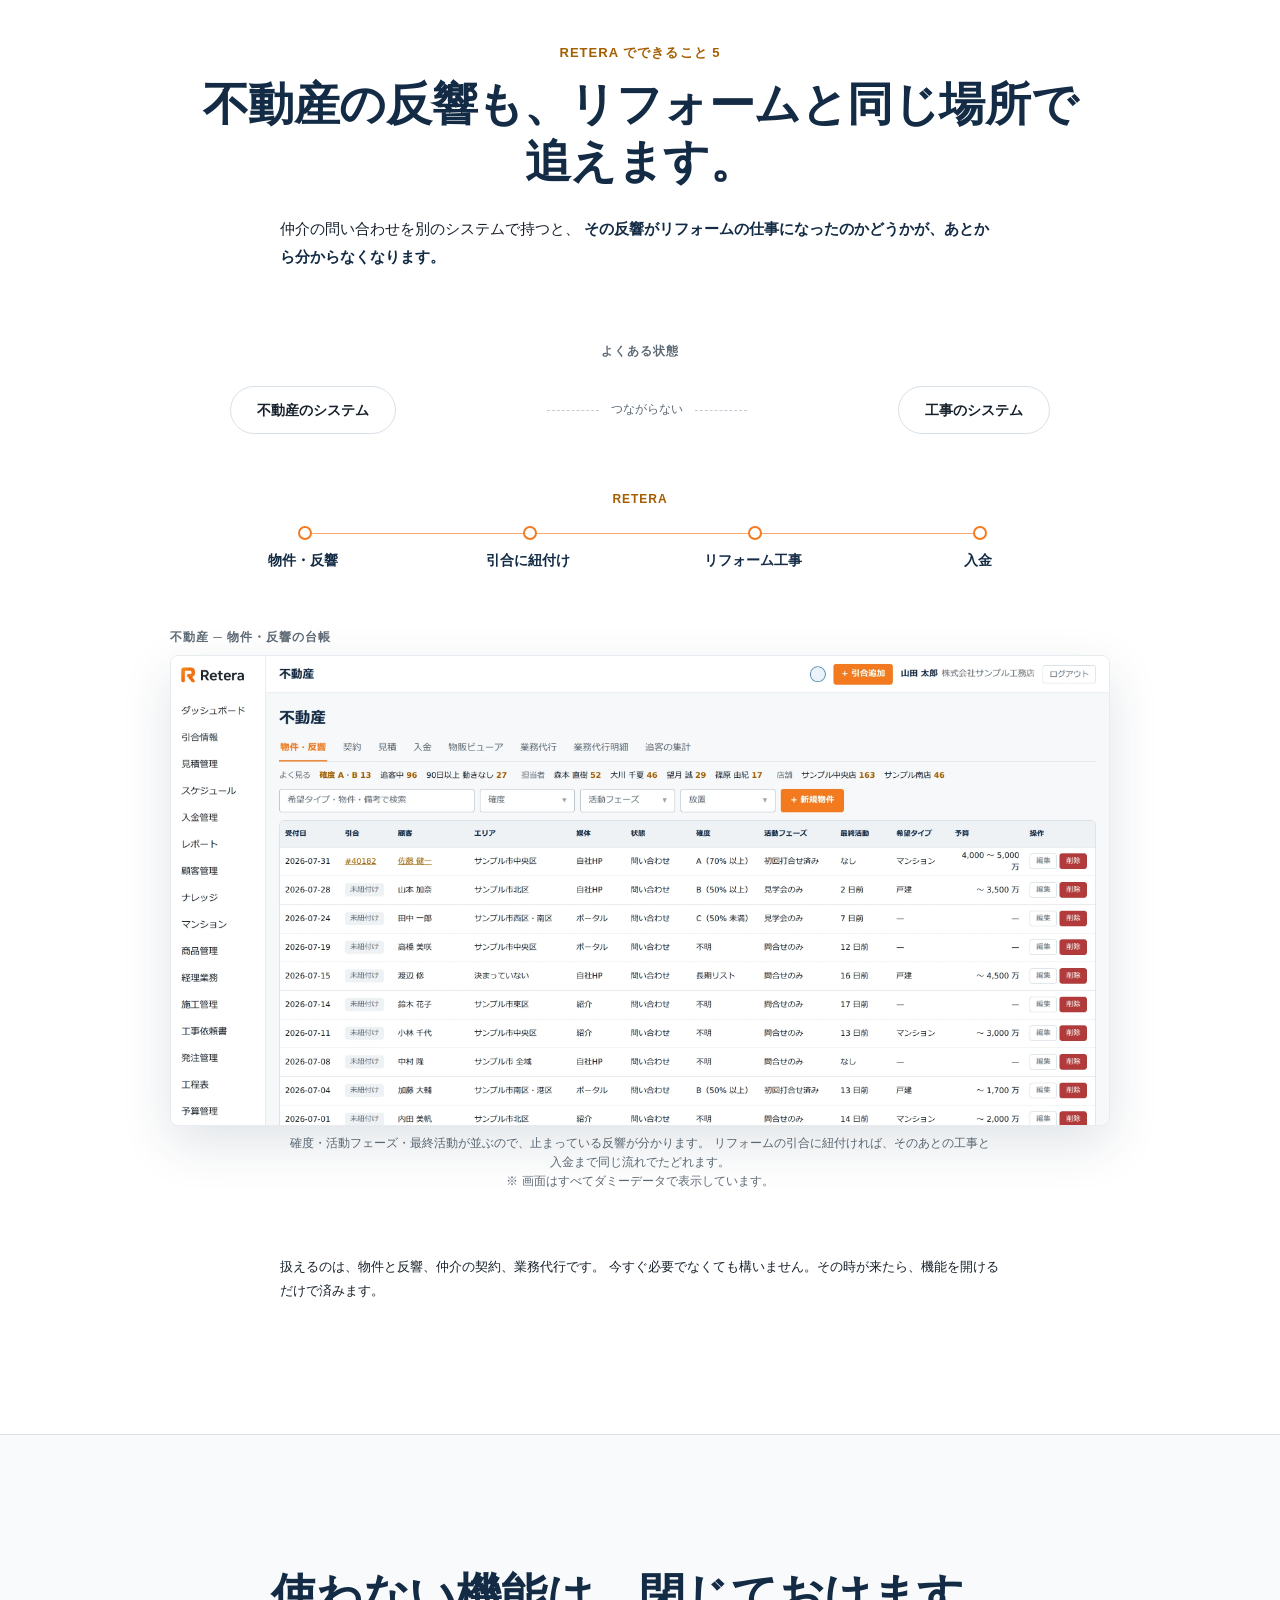
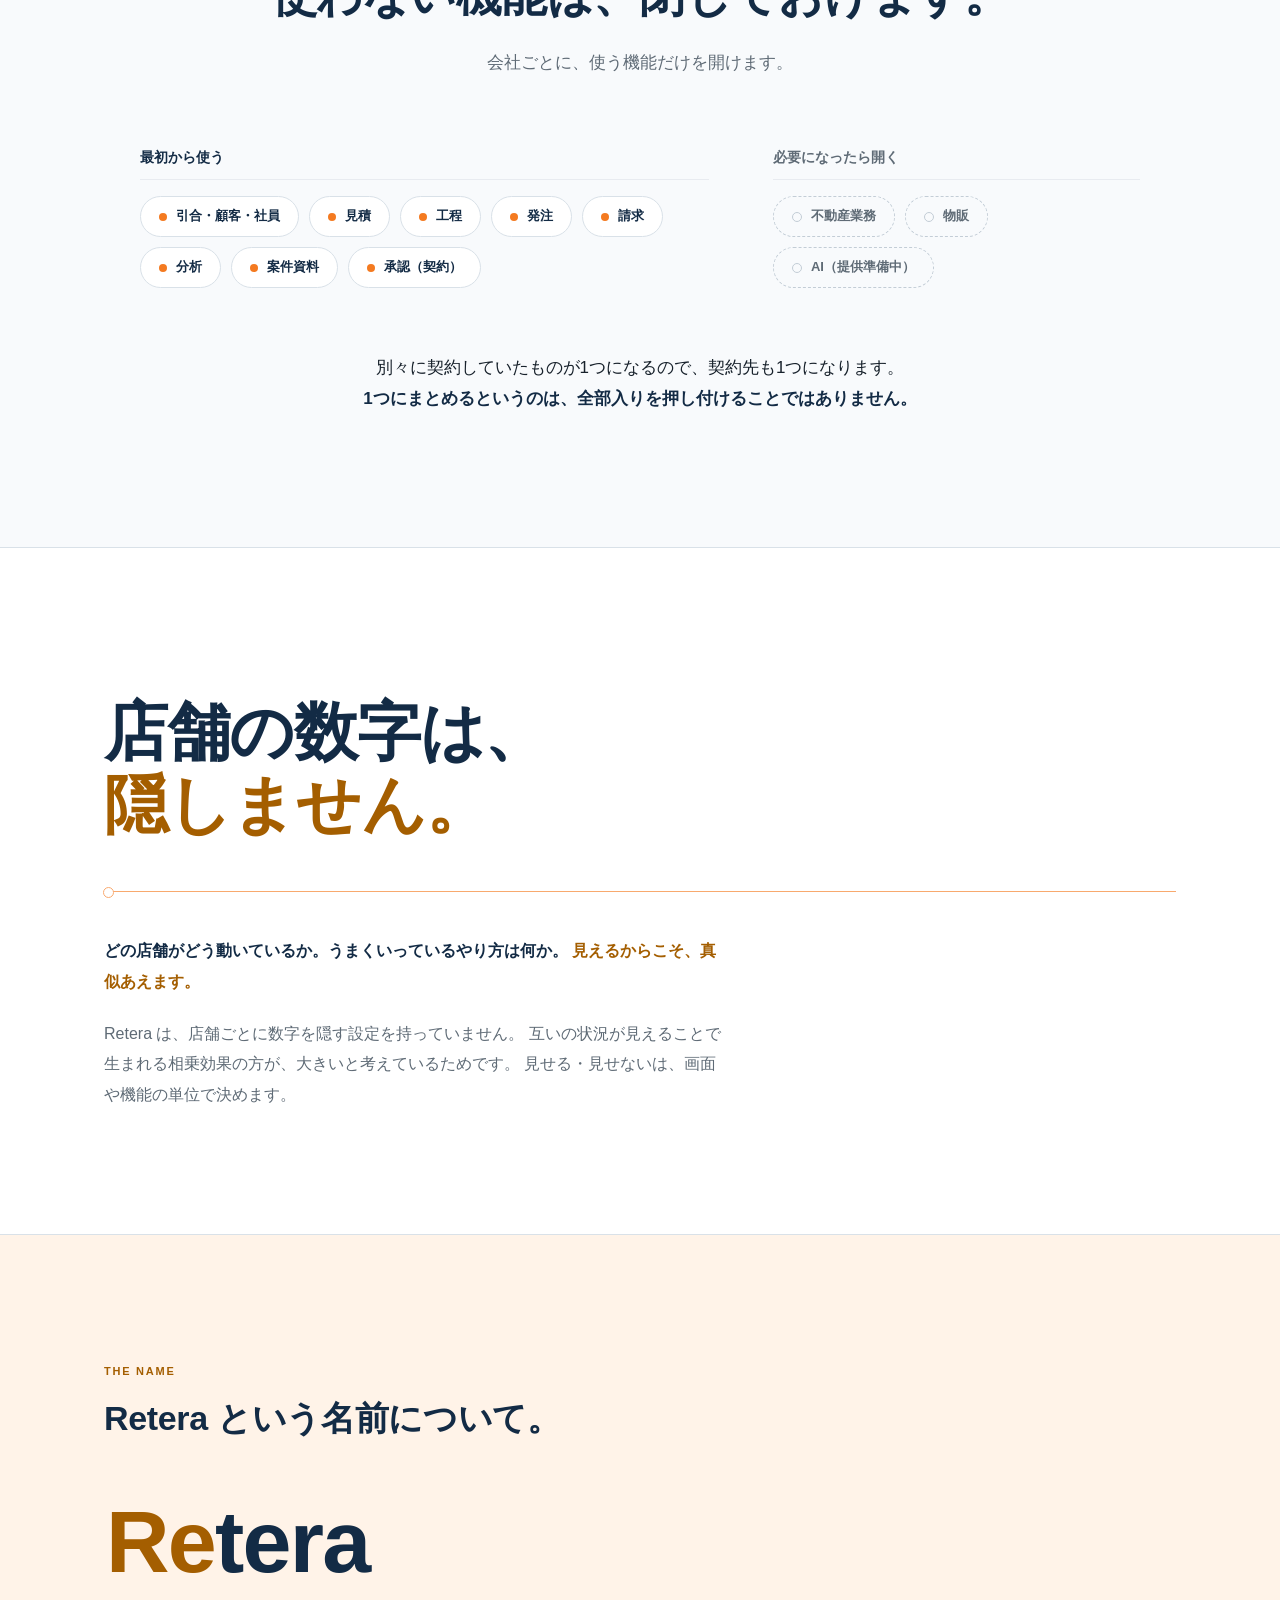
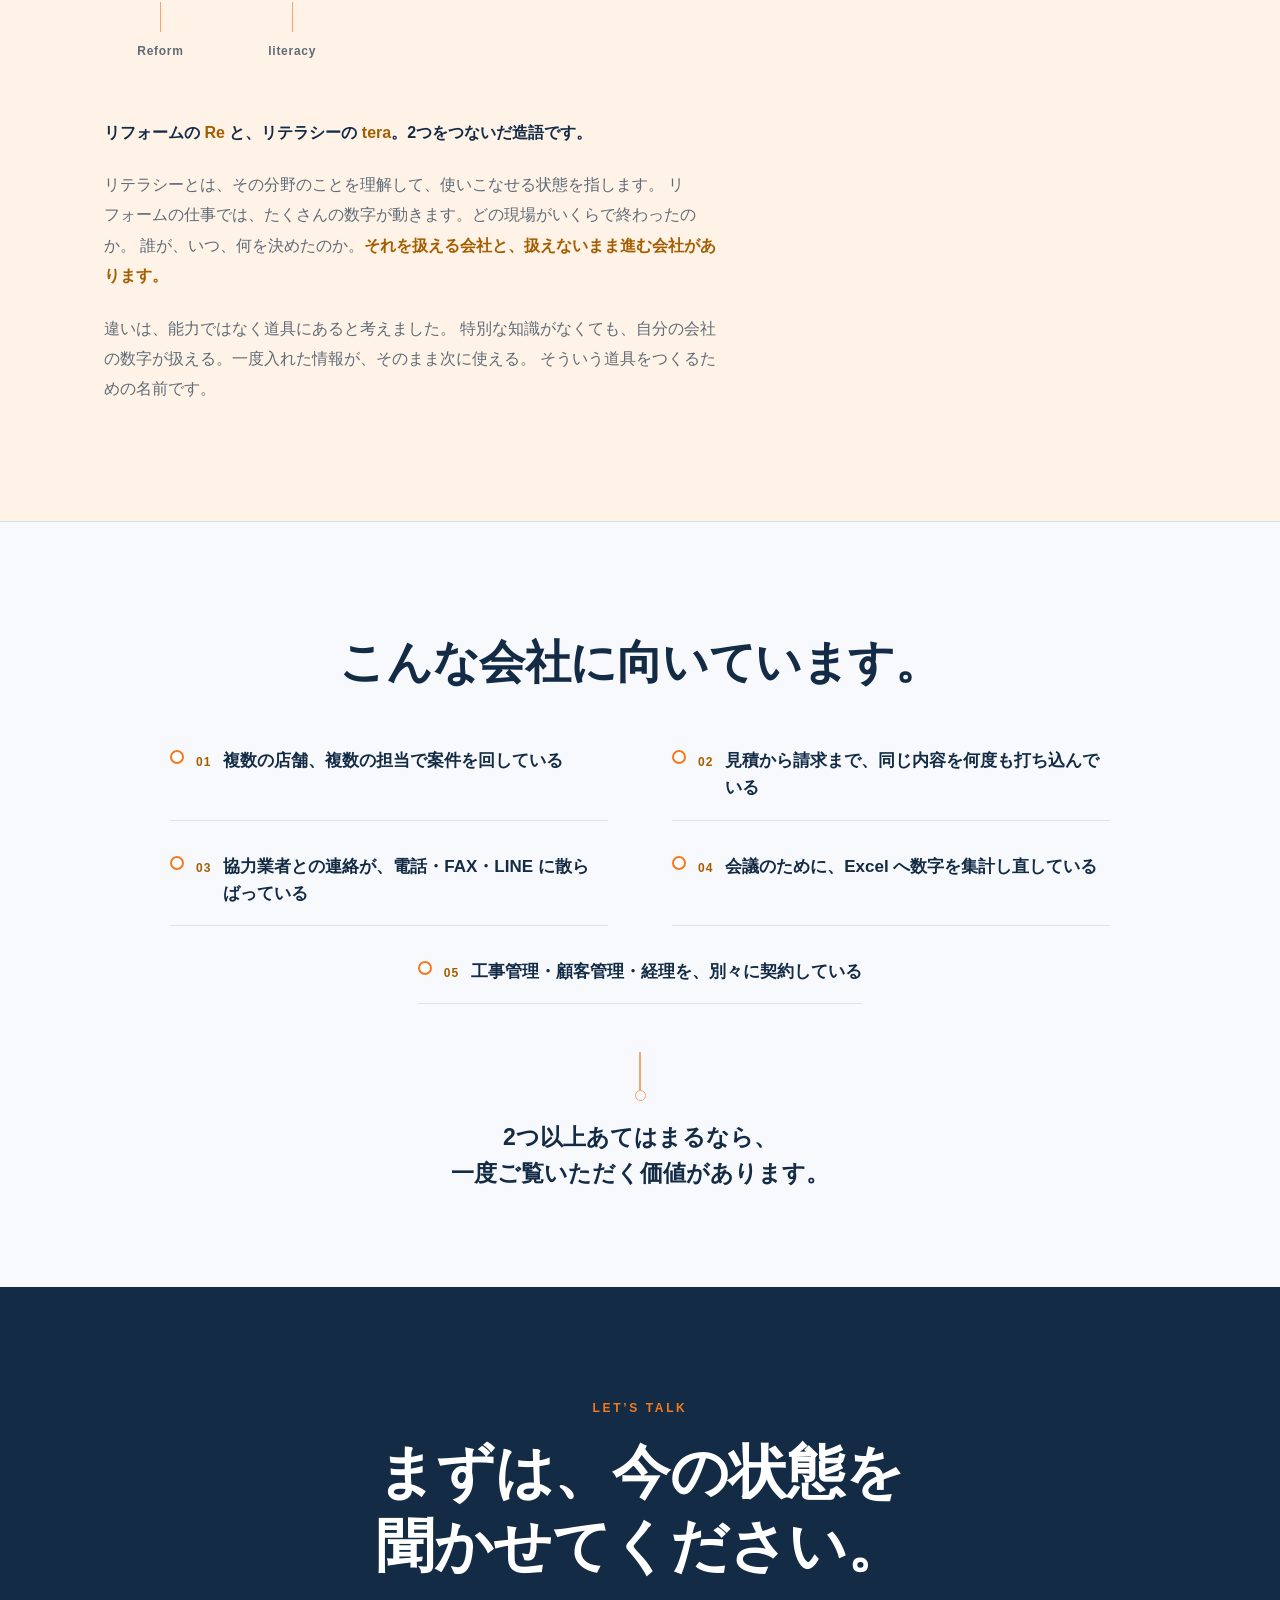
==== commit 879a6bf3: "機能ページを6テーマに分割 + 次のテーマへの導線" ====
--- a/index.html
+++ b/index.html
@@ -93,6 +93,7 @@
     <nav class="site-nav">
       <a href="index.html" class="current">製品</a>
       <a href="features.html">機能</a>
+      <a href="anshin.html">安心</a>
       <a href="/company.html">会社概要</a>
       <a href="contact.html" class="btn btn-primary btn-sm">相談する</a>
     </nav>
@@ -772,6 +773,7 @@
           <ul>
             <li><a href="index.html">製品</a></li>
             <li><a href="features.html">機能</a></li>
+            <li><a href="anshin.html">安心</a></li>
             <li><a href="/company.html">会社概要</a></li>
           </ul>
         </div>
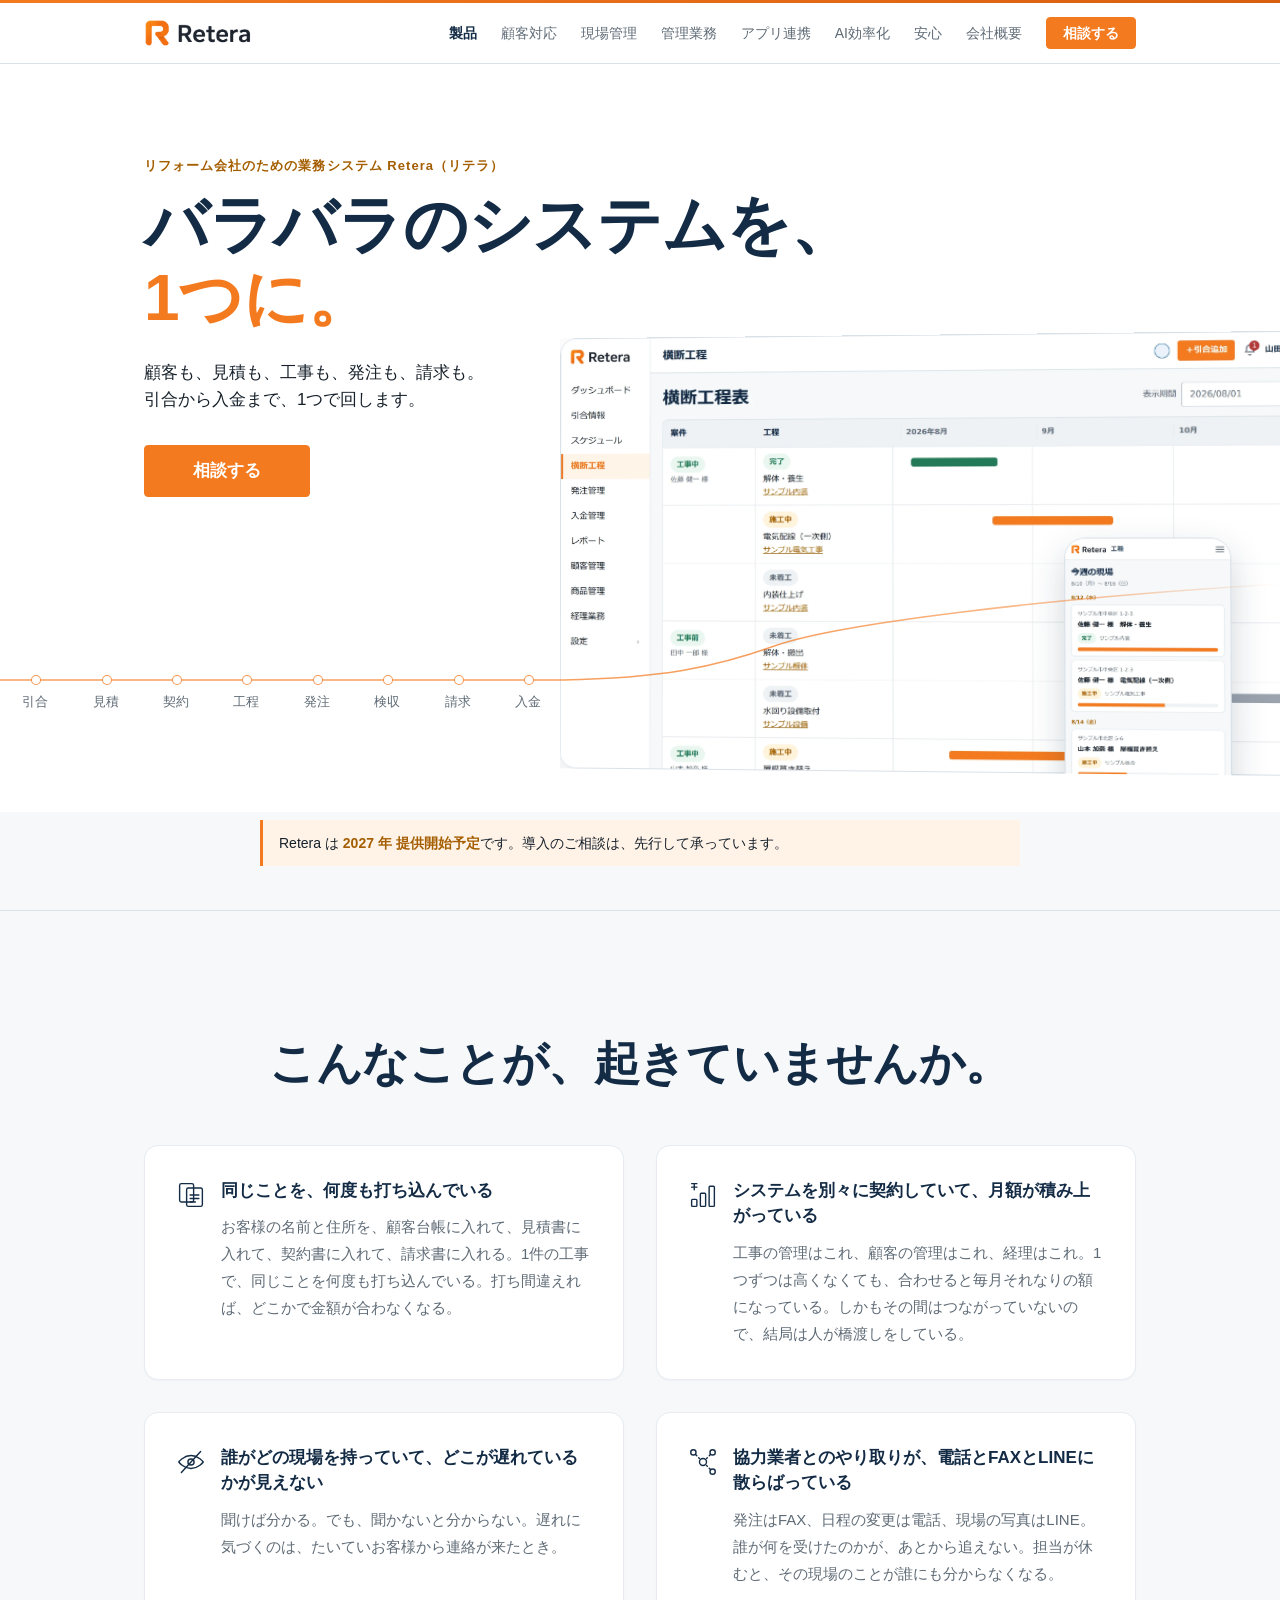
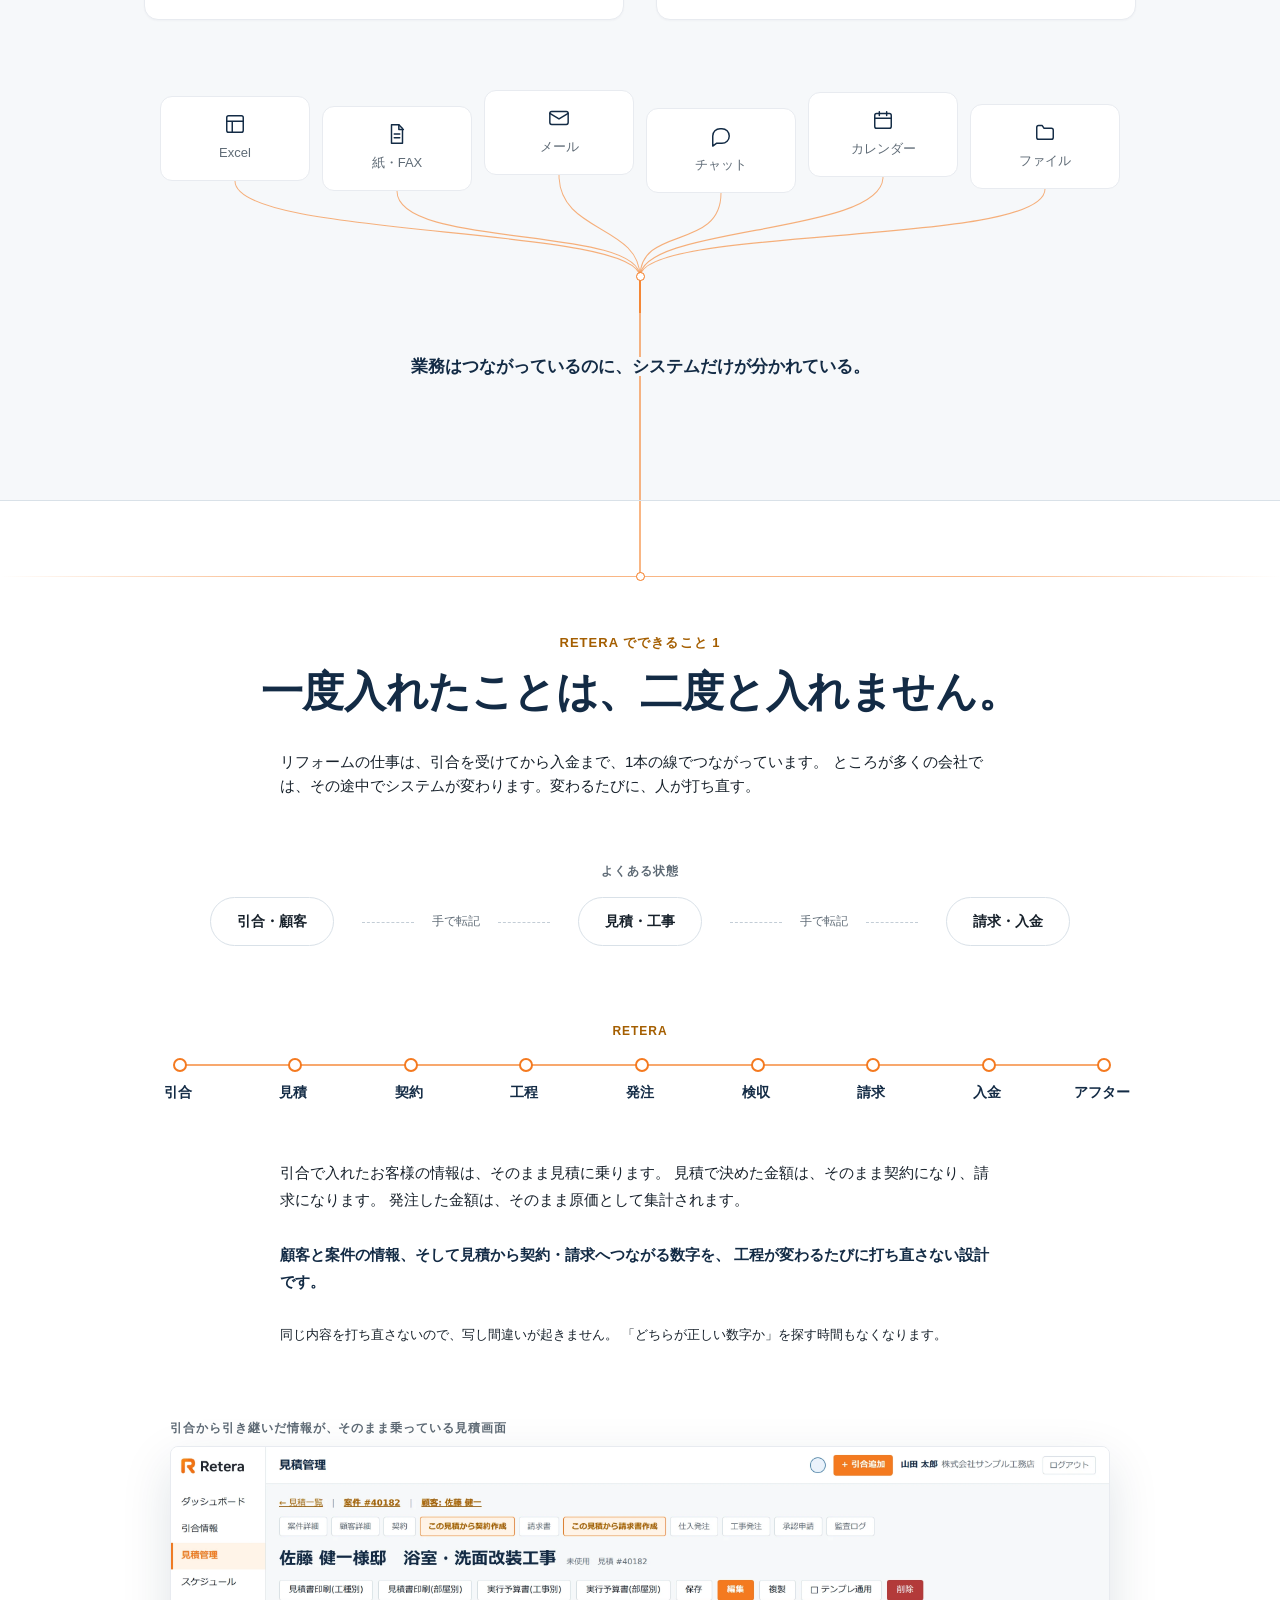
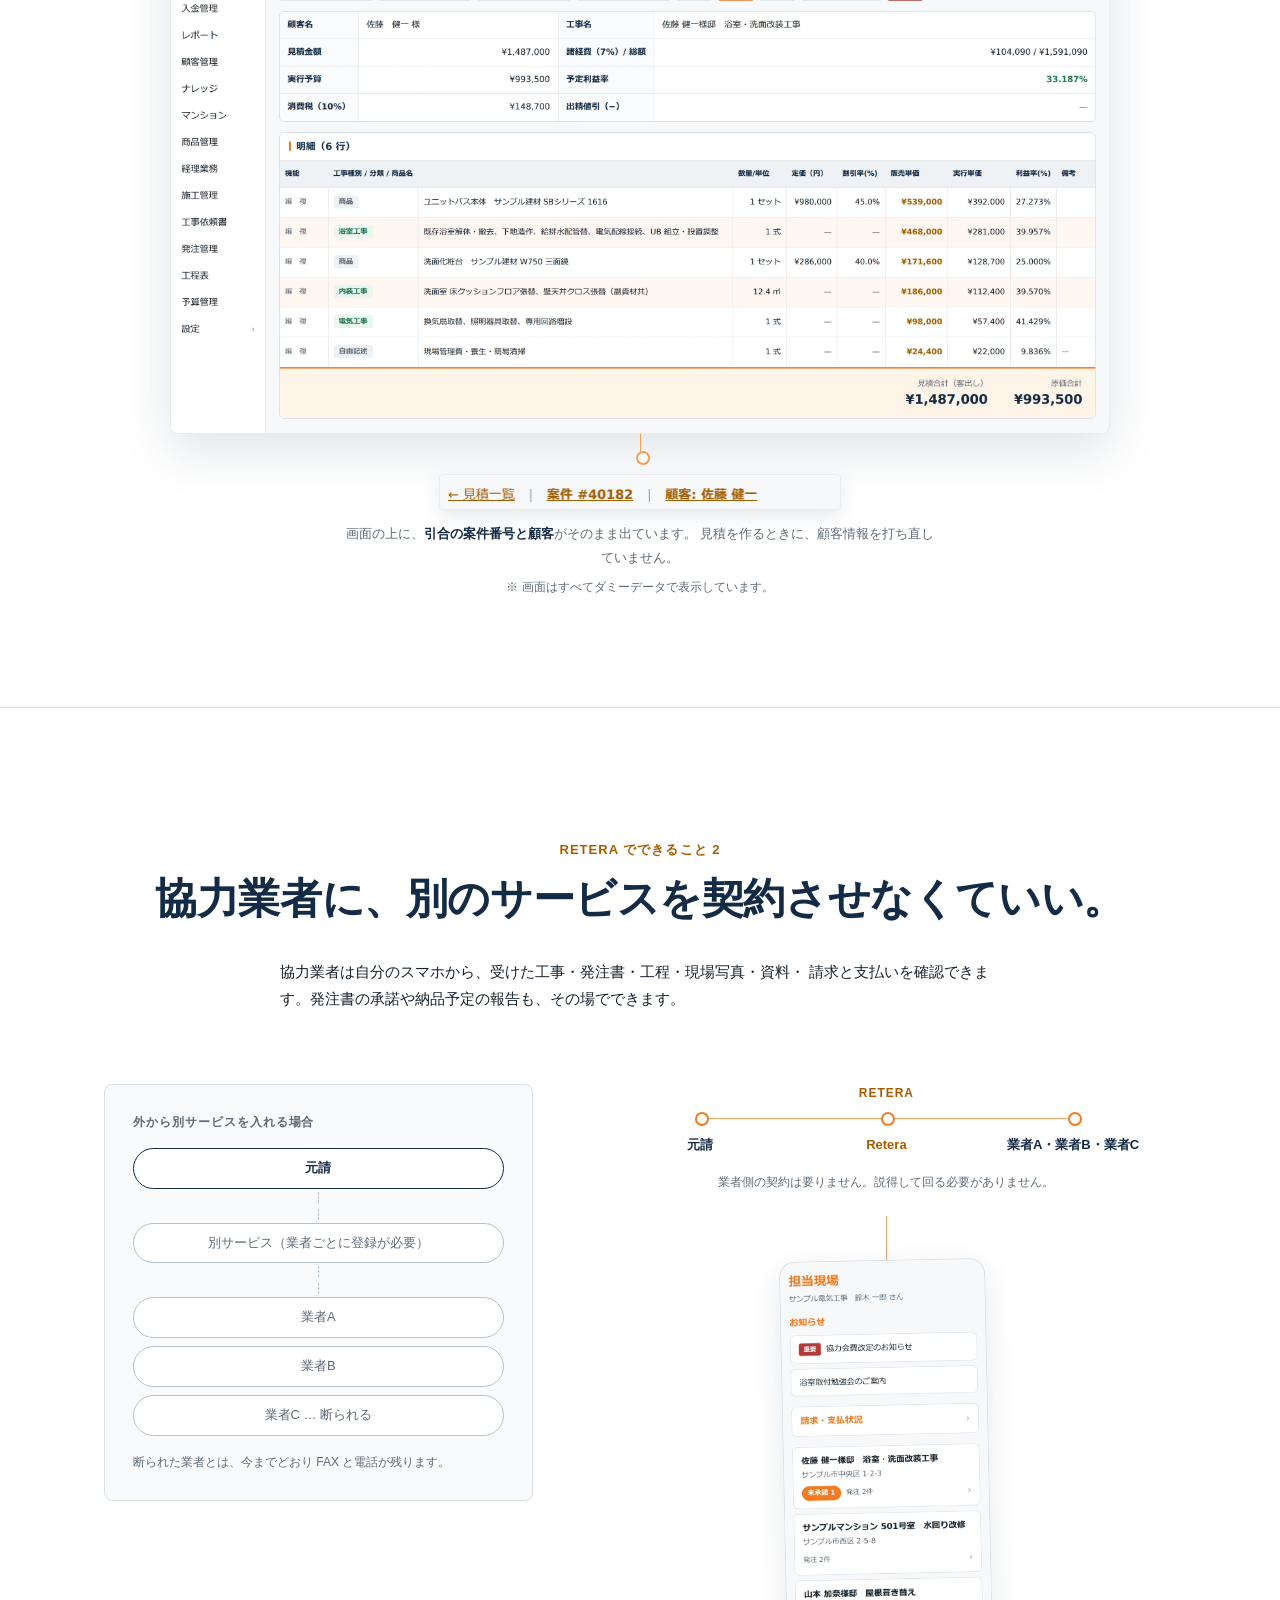
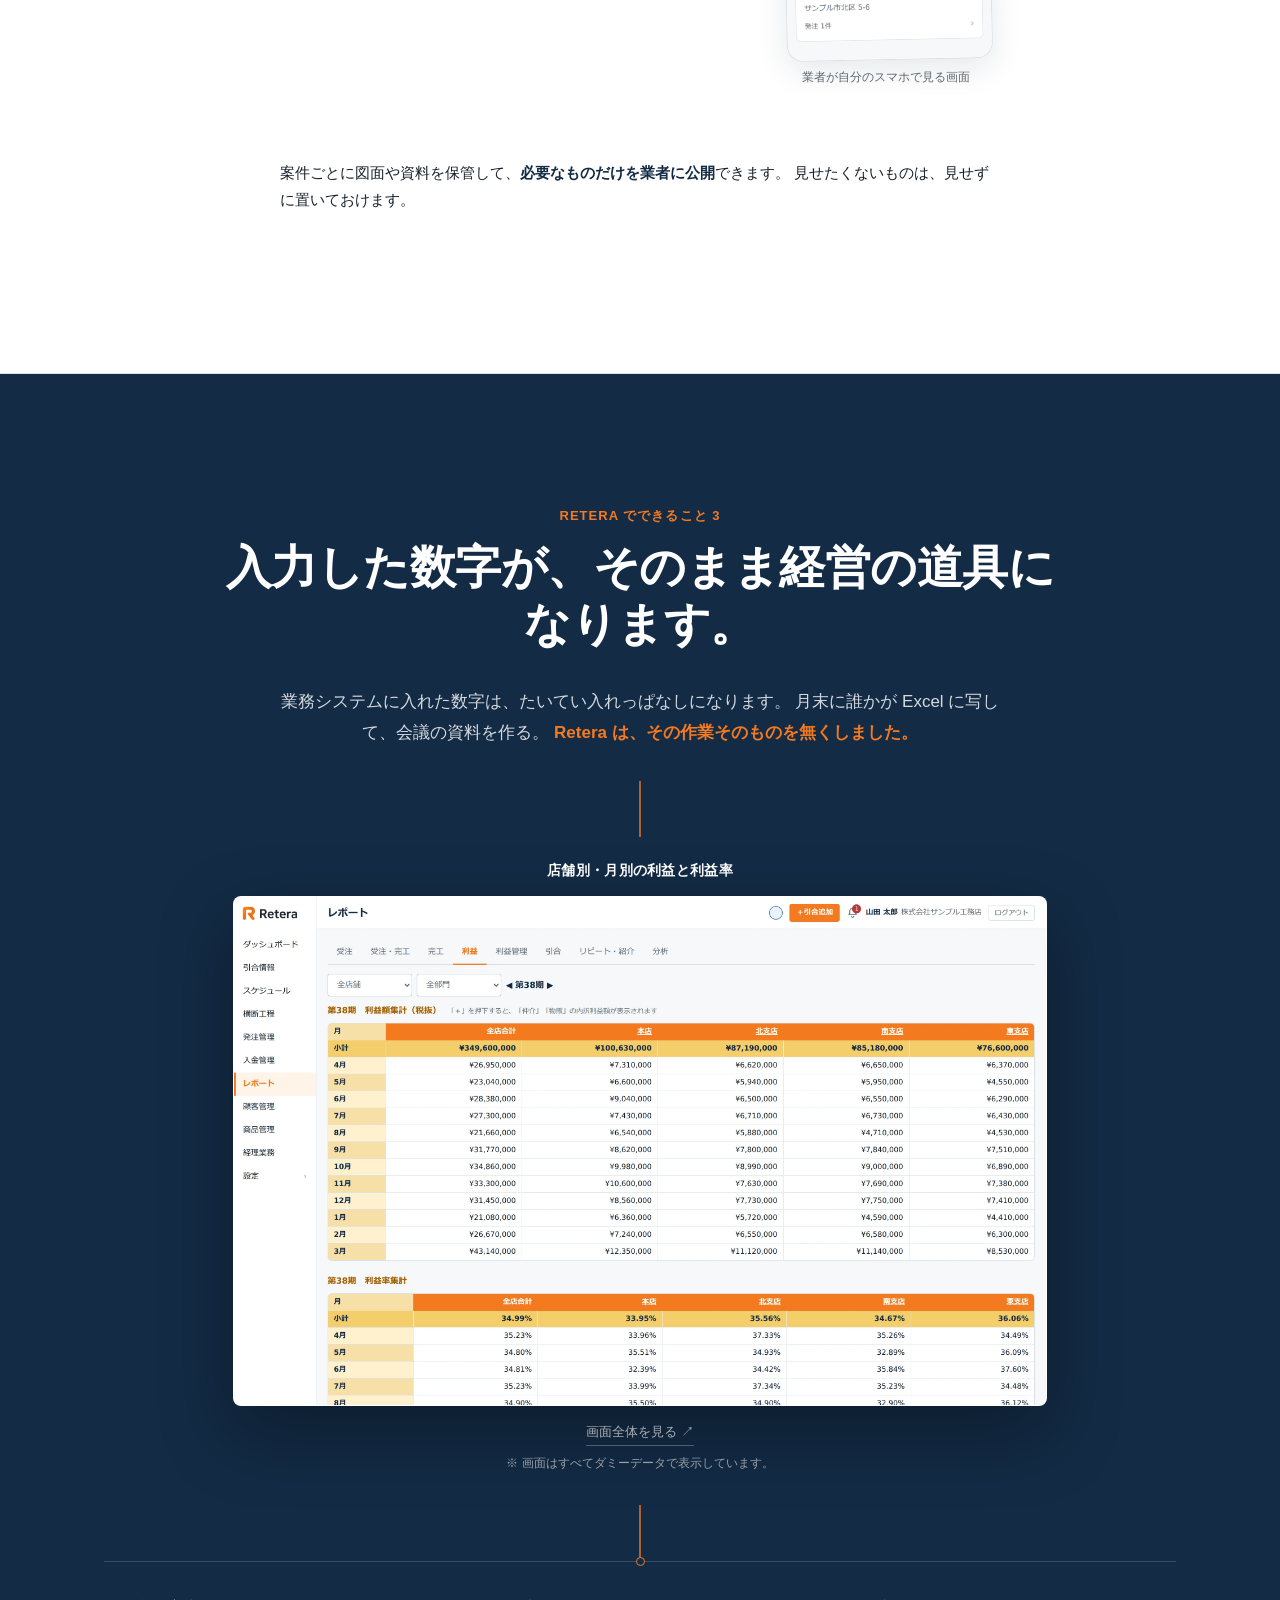
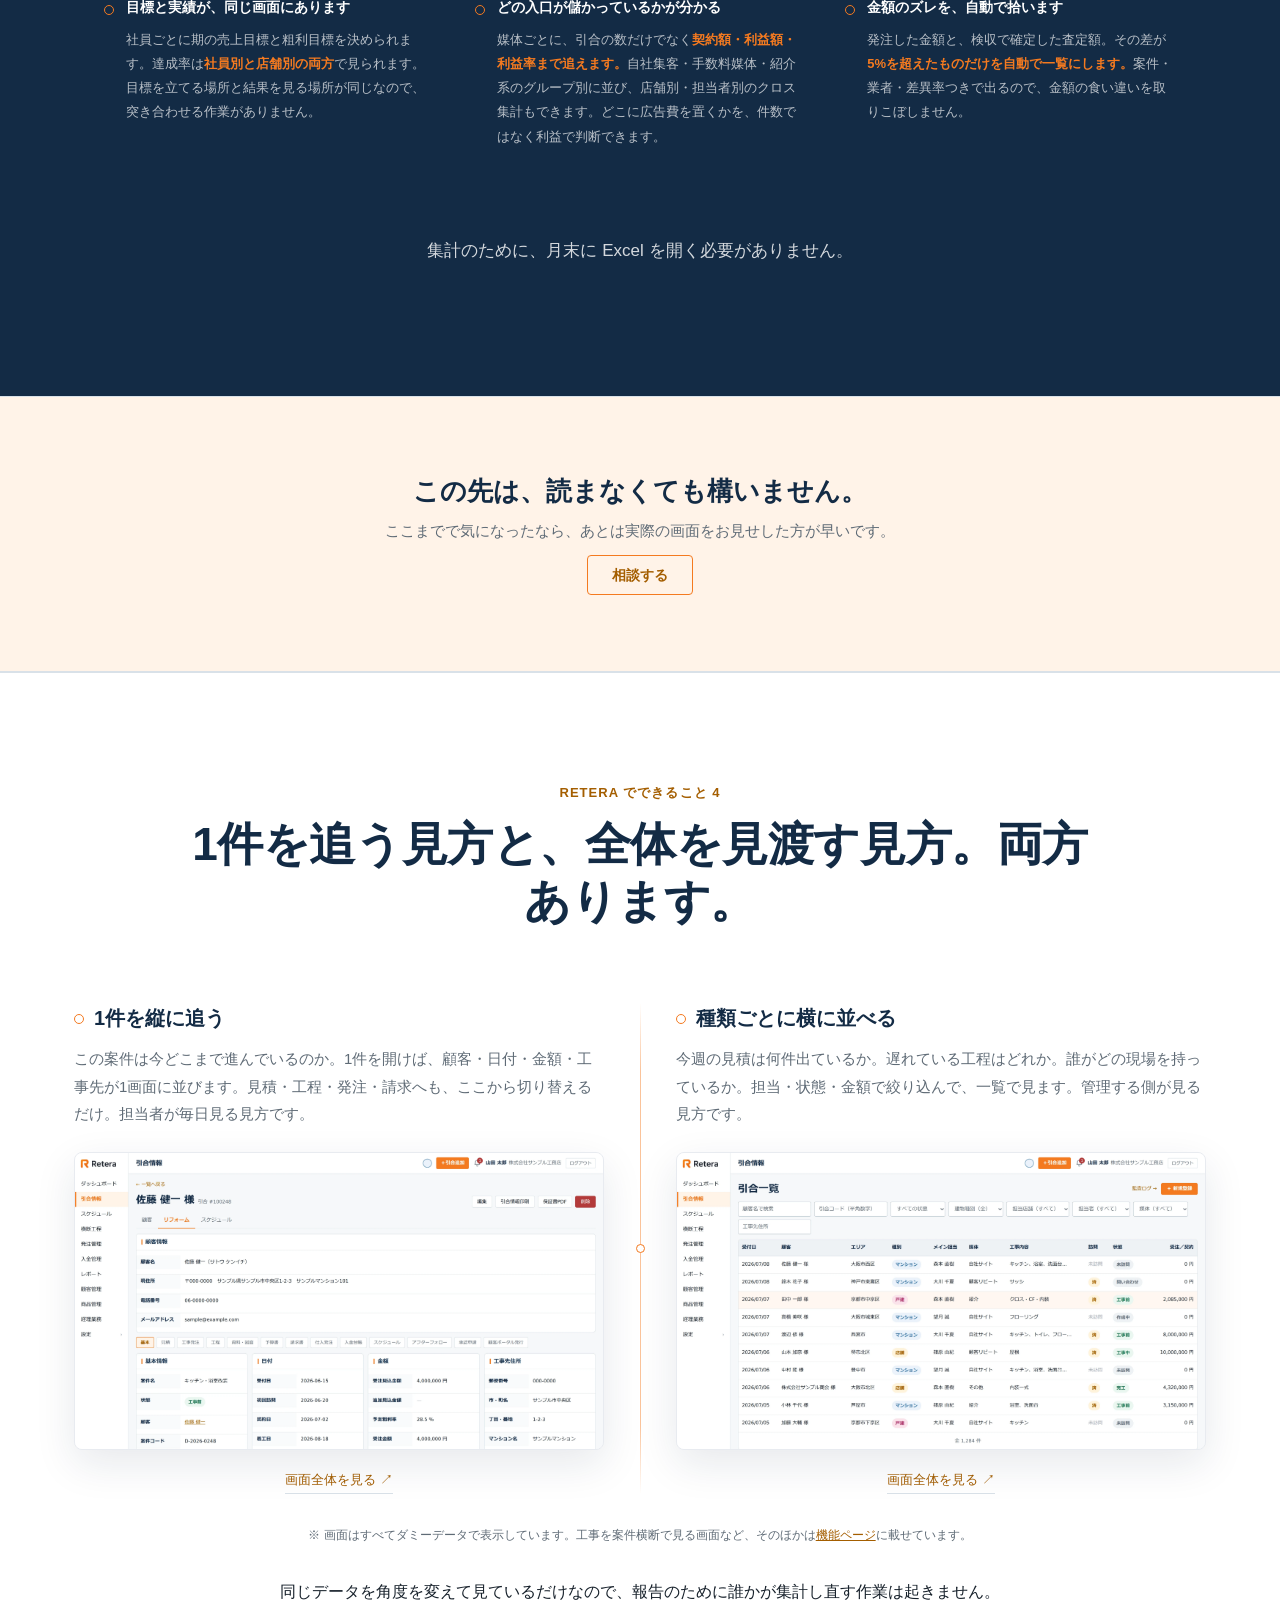
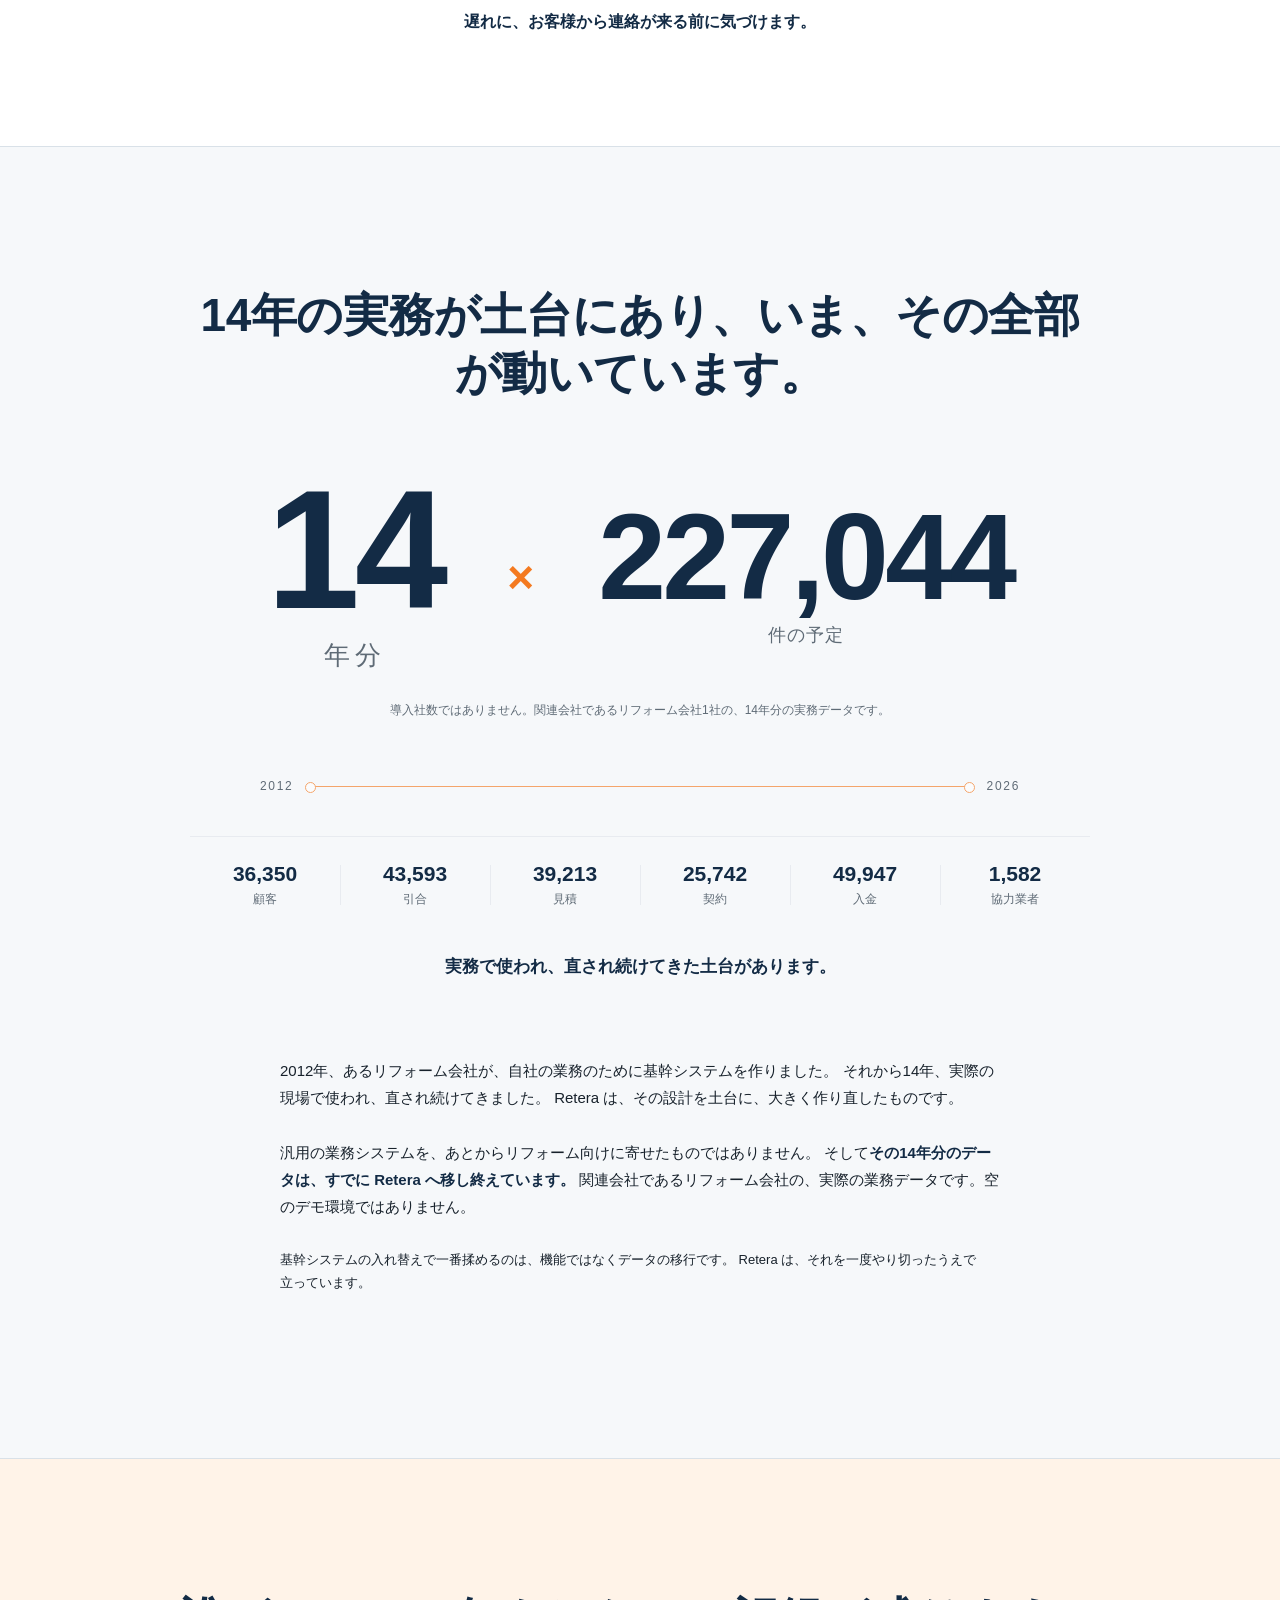
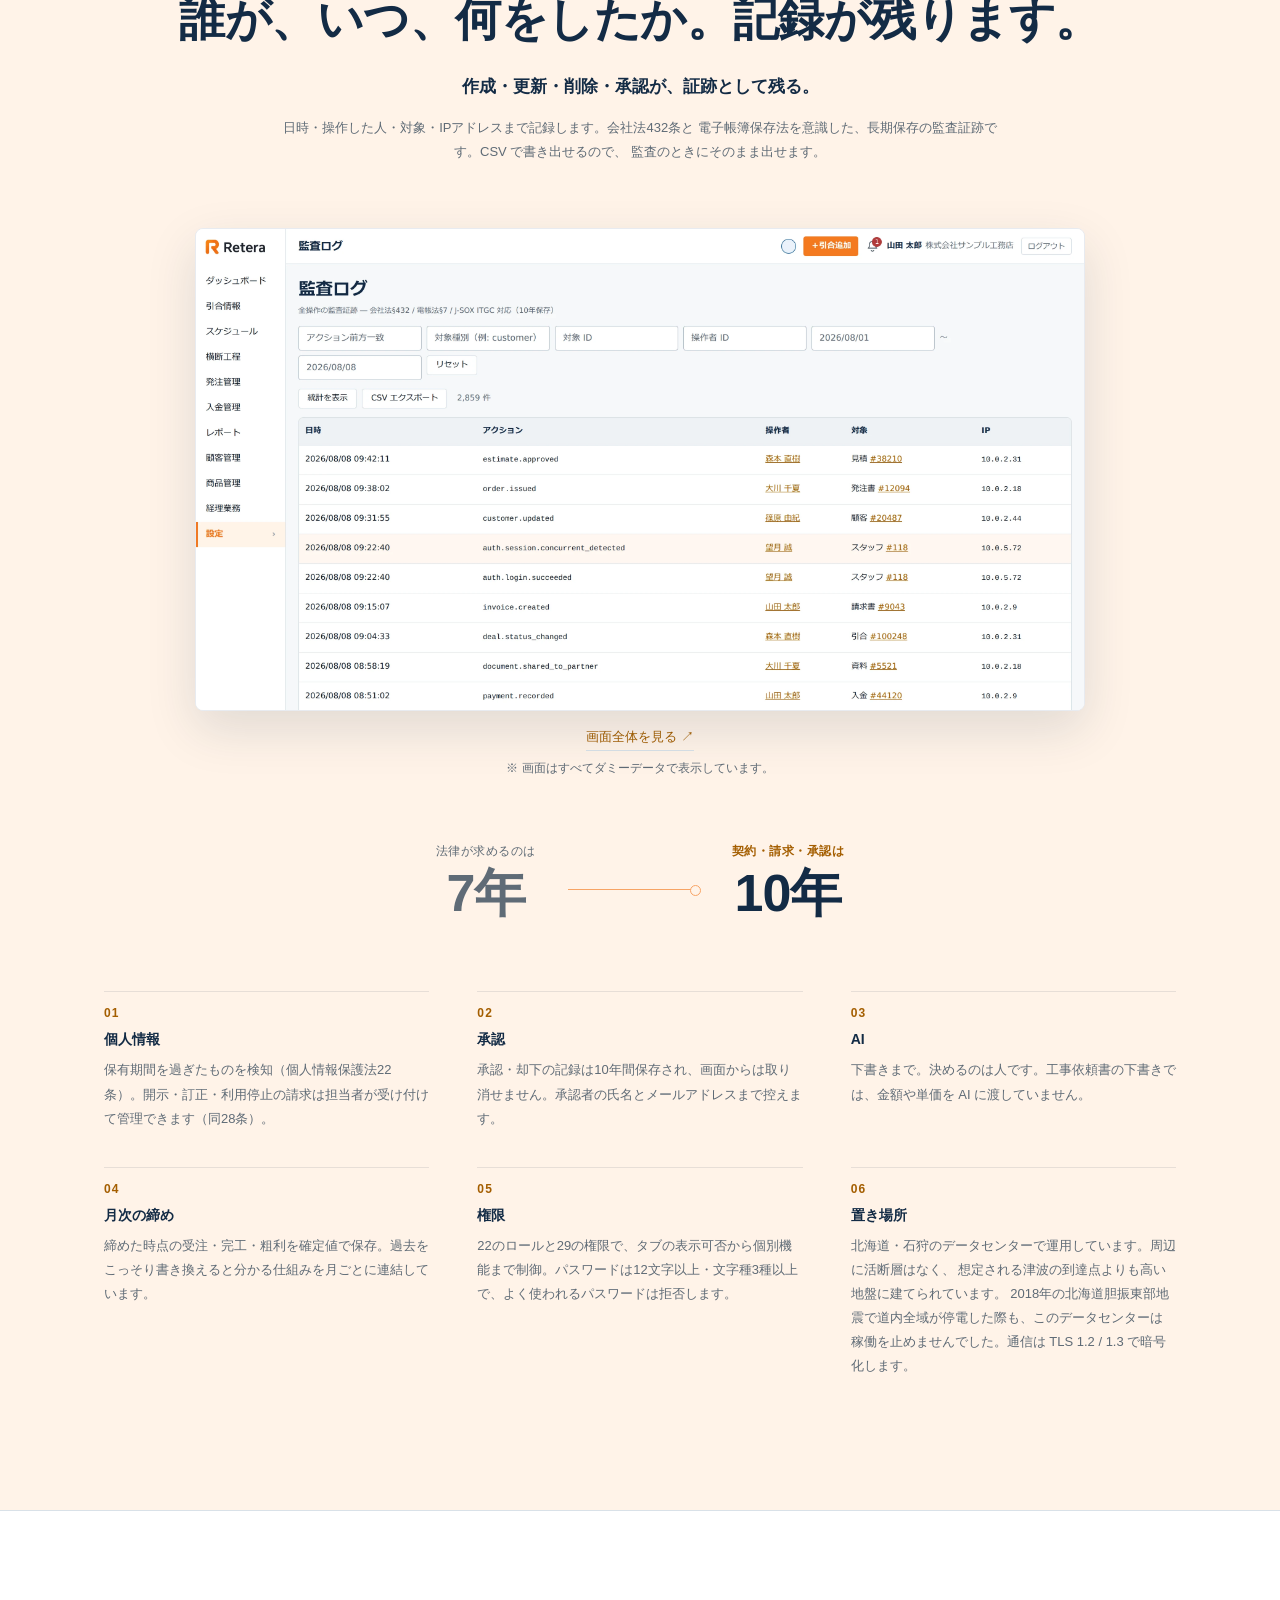
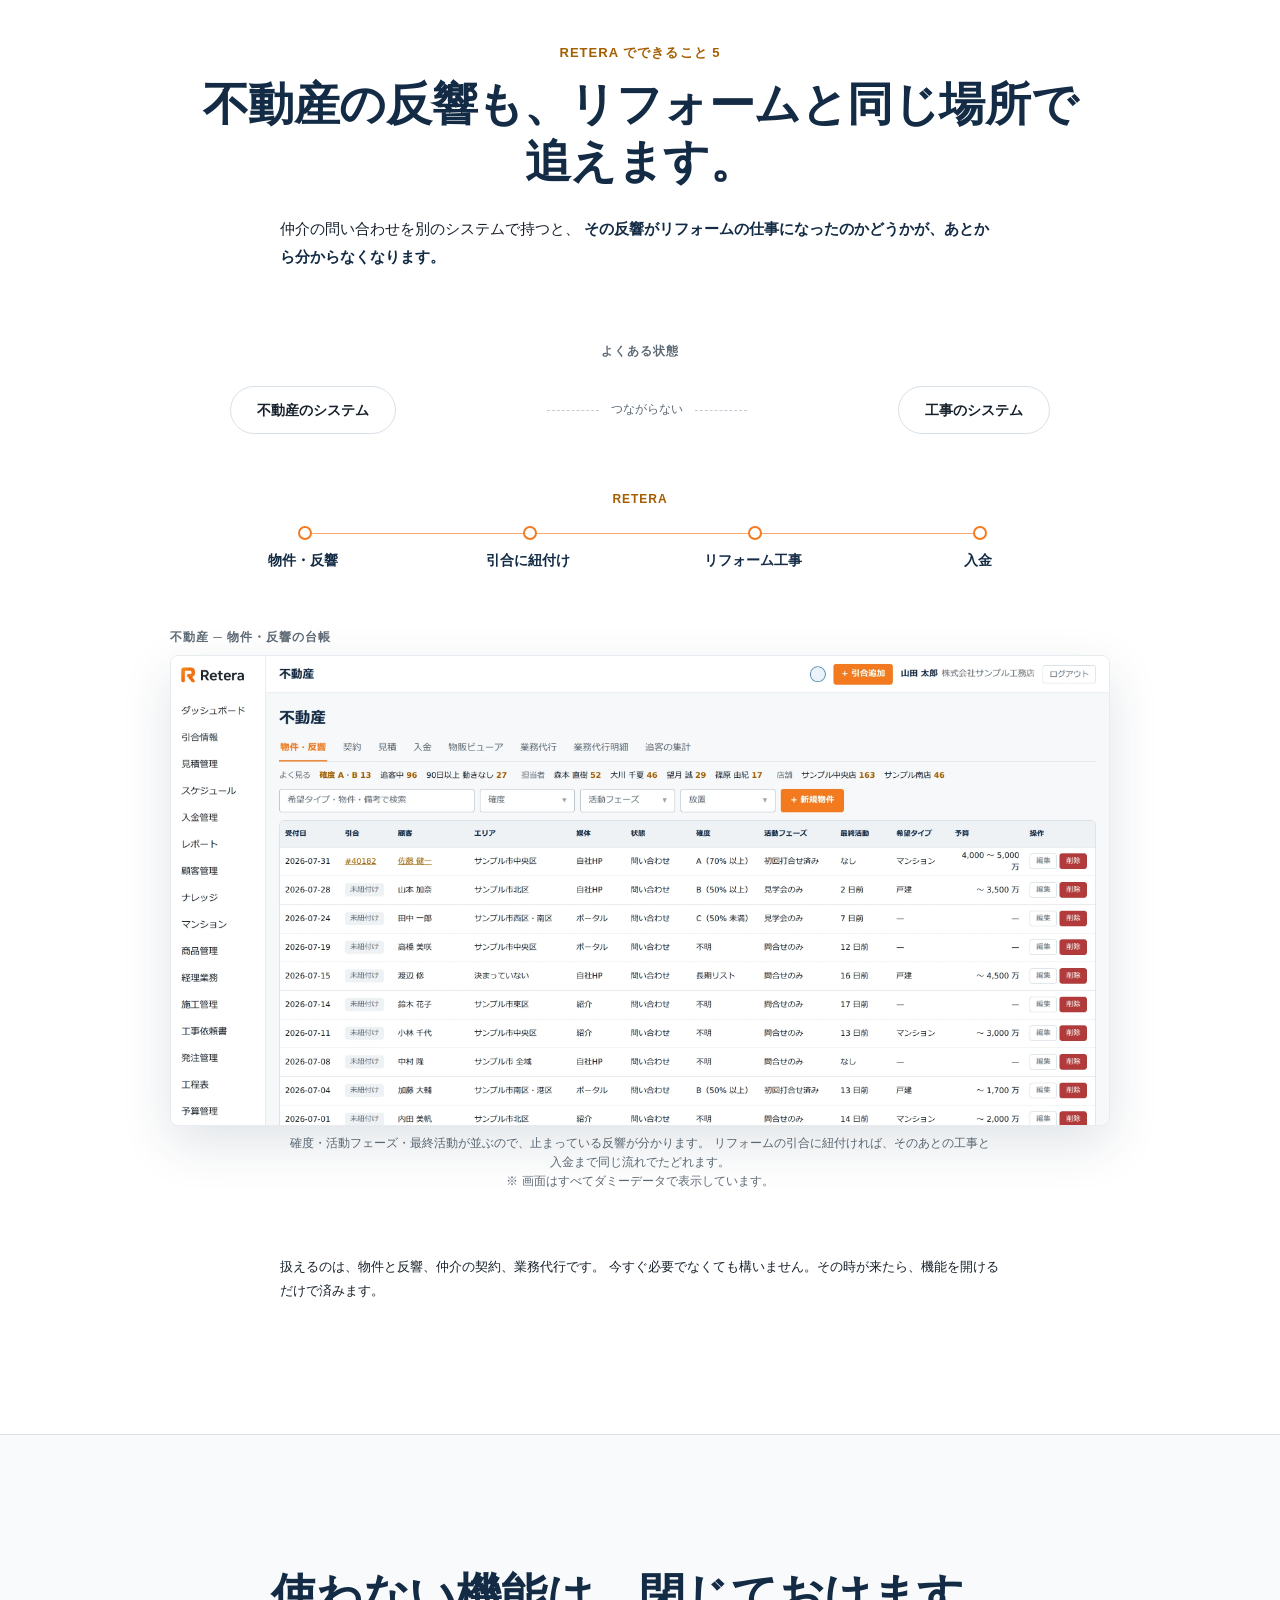
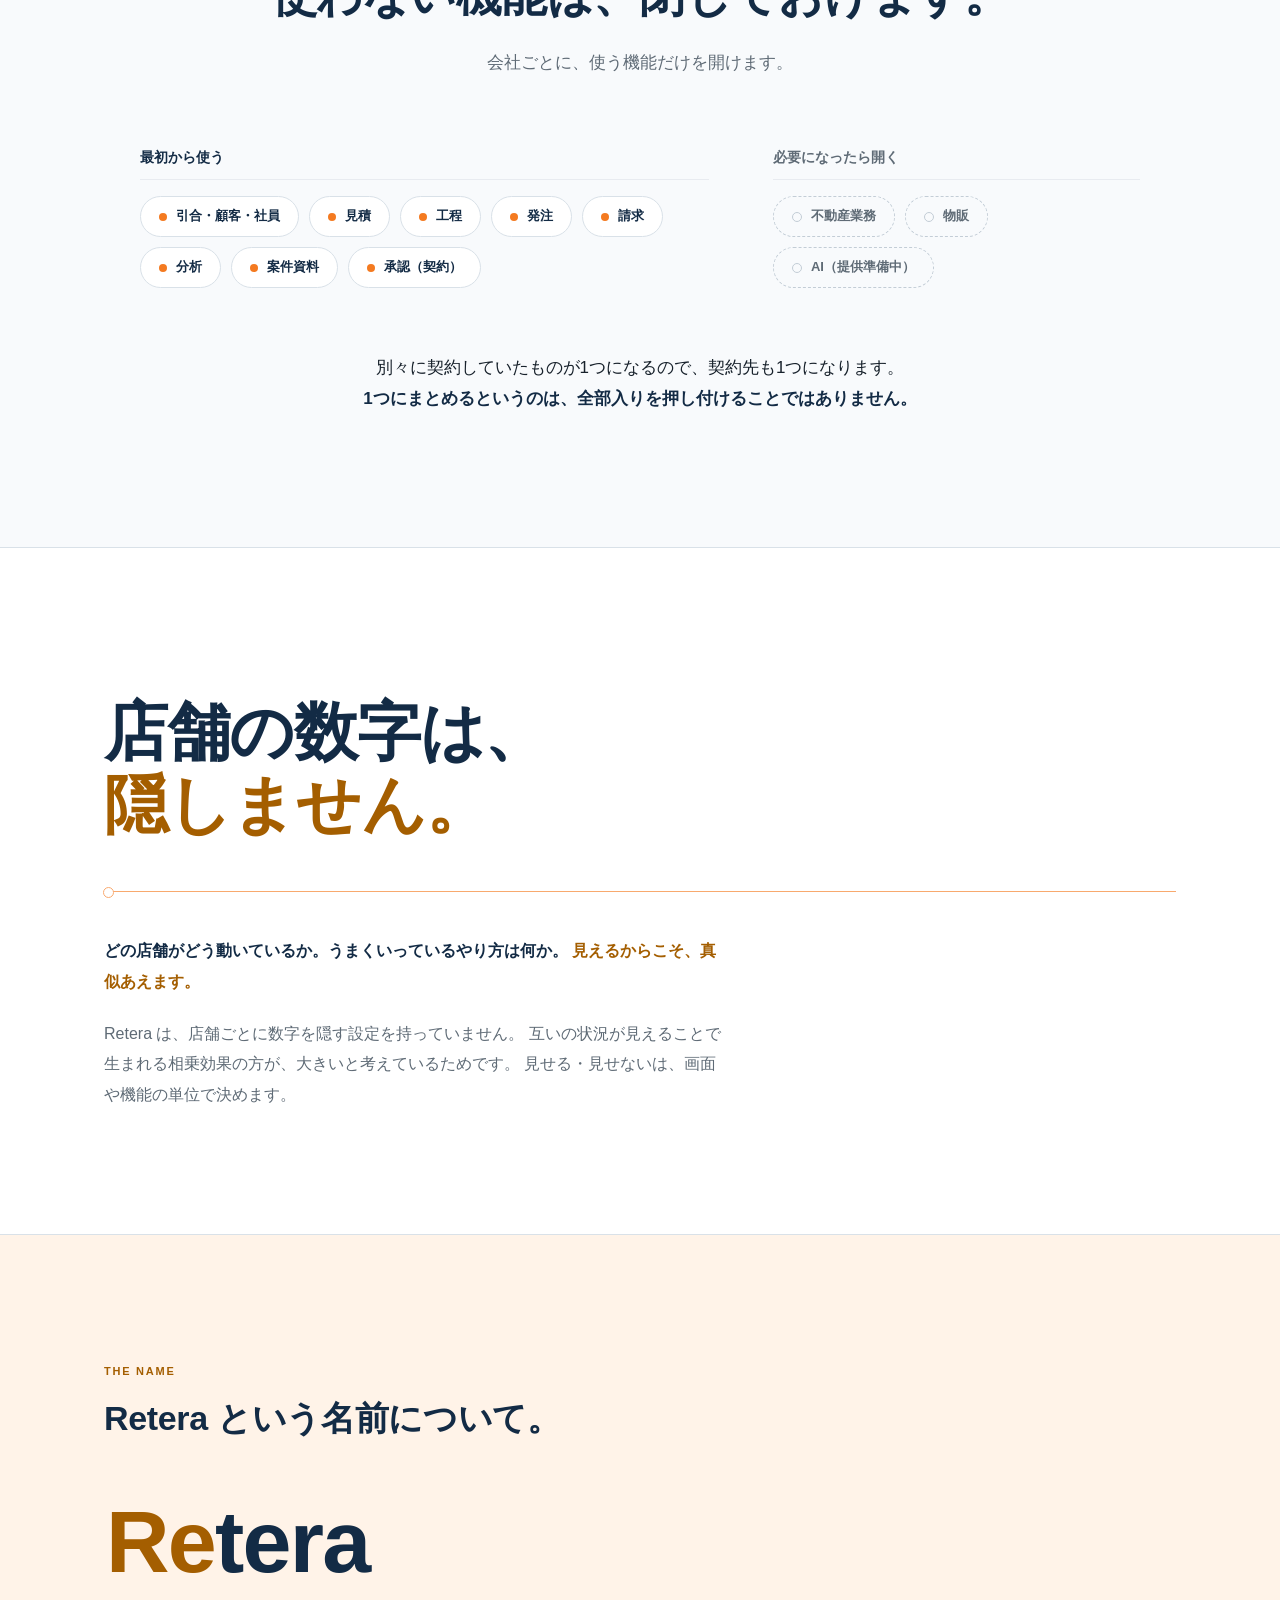
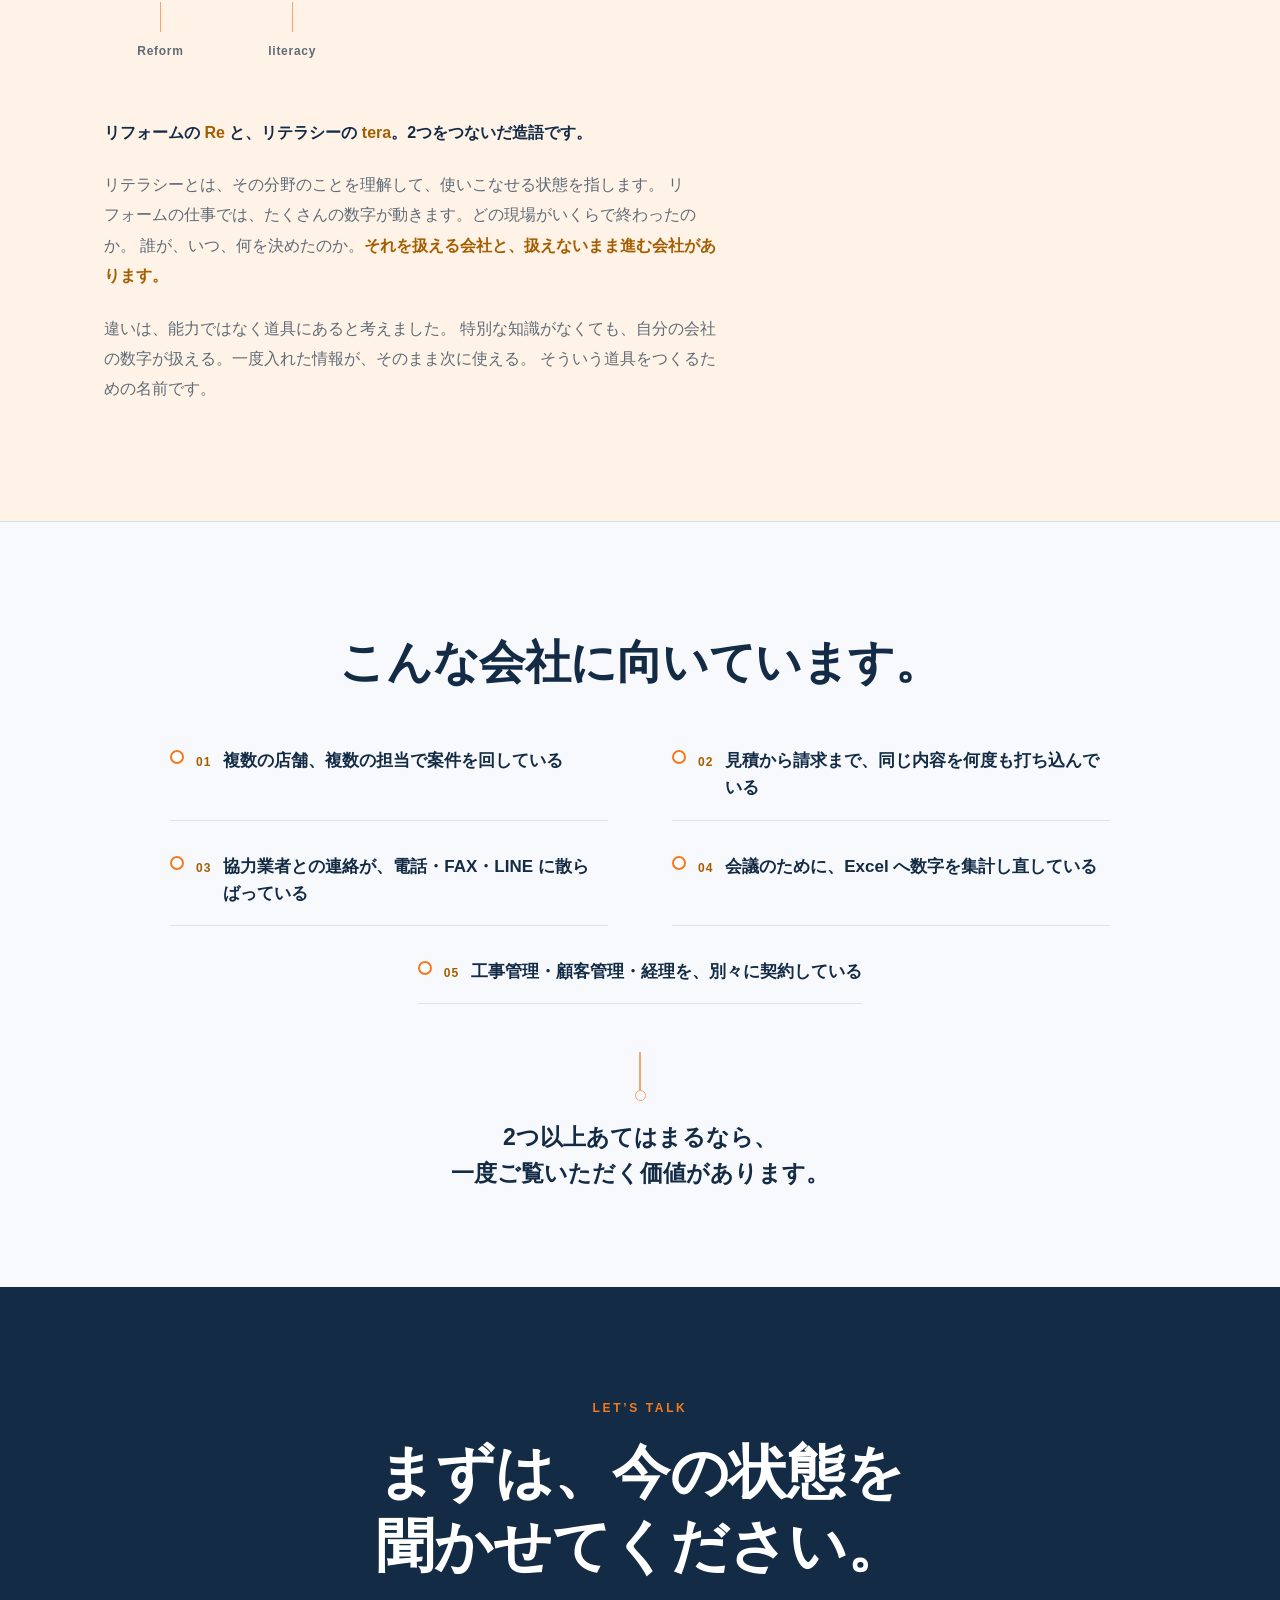
==== commit 7dc03103: "ナビを6テーマの直接タブに変更 (機能タブ廃止)" ====
--- a/index.html
+++ b/index.html
@@ -92,7 +92,11 @@
     <button class="nav-toggle" type="button" aria-label="メニュー" aria-expanded="false"><span></span><span></span><span></span></button>
     <nav class="site-nav">
       <a href="index.html" class="current">製品</a>
-      <a href="features.html">機能</a>
+      <a href="features-customer.html">顧客対応</a>
+      <a href="features-site.html">現場管理</a>
+      <a href="features-office.html">管理業務</a>
+      <a href="features-connect.html">アプリ連携</a>
+      <a href="features-ai.html">AI効率化</a>
       <a href="anshin.html">安心</a>
       <a href="/company.html">会社概要</a>
       <a href="contact.html" class="btn btn-primary btn-sm">相談する</a>
@@ -772,7 +776,11 @@
           <h2>PRODUCT</h2>
           <ul>
             <li><a href="index.html">製品</a></li>
-            <li><a href="features.html">機能</a></li>
+            <li><a href="features-customer.html">顧客対応</a></li>
+            <li><a href="features-site.html">現場管理</a></li>
+            <li><a href="features-office.html">管理業務</a></li>
+            <li><a href="features-connect.html">アプリ連携</a></li>
+            <li><a href="features-ai.html">AI効率化</a></li>
             <li><a href="anshin.html">安心</a></li>
             <li><a href="/company.html">会社概要</a></li>
           </ul>
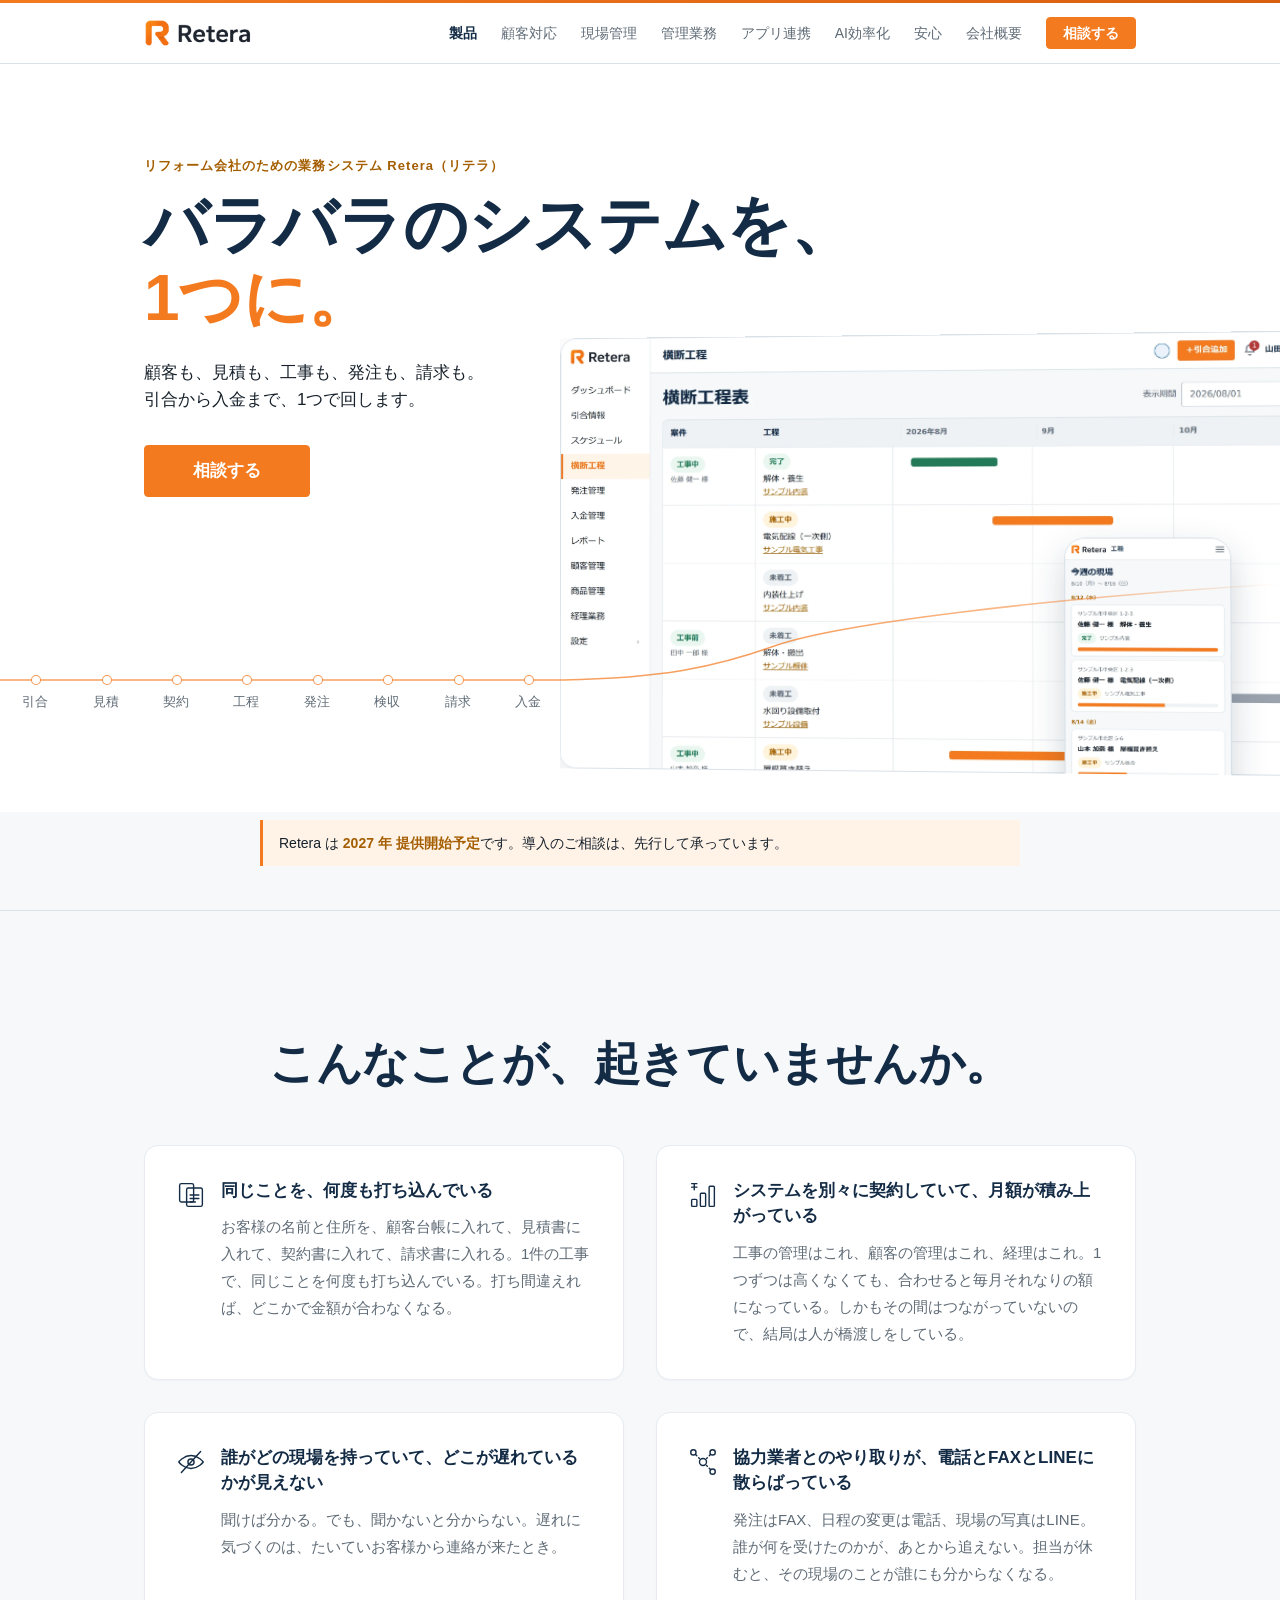
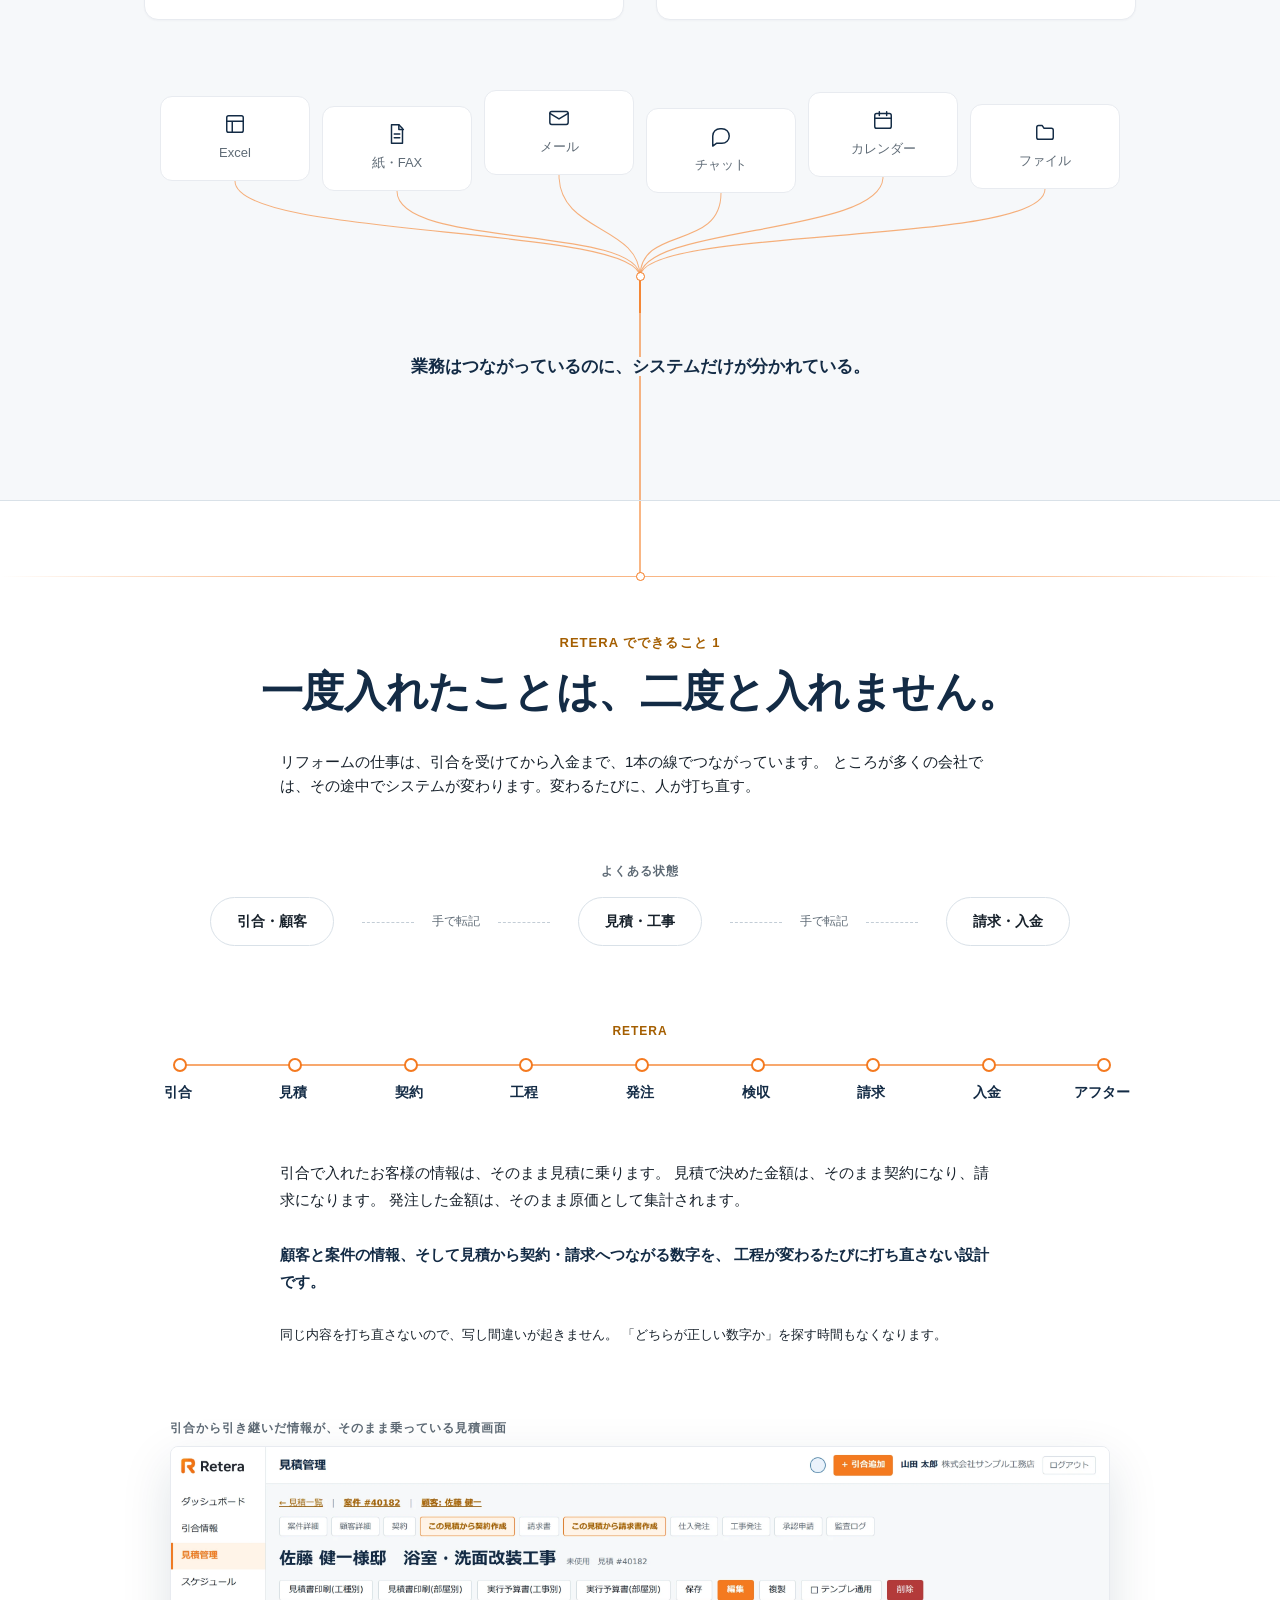
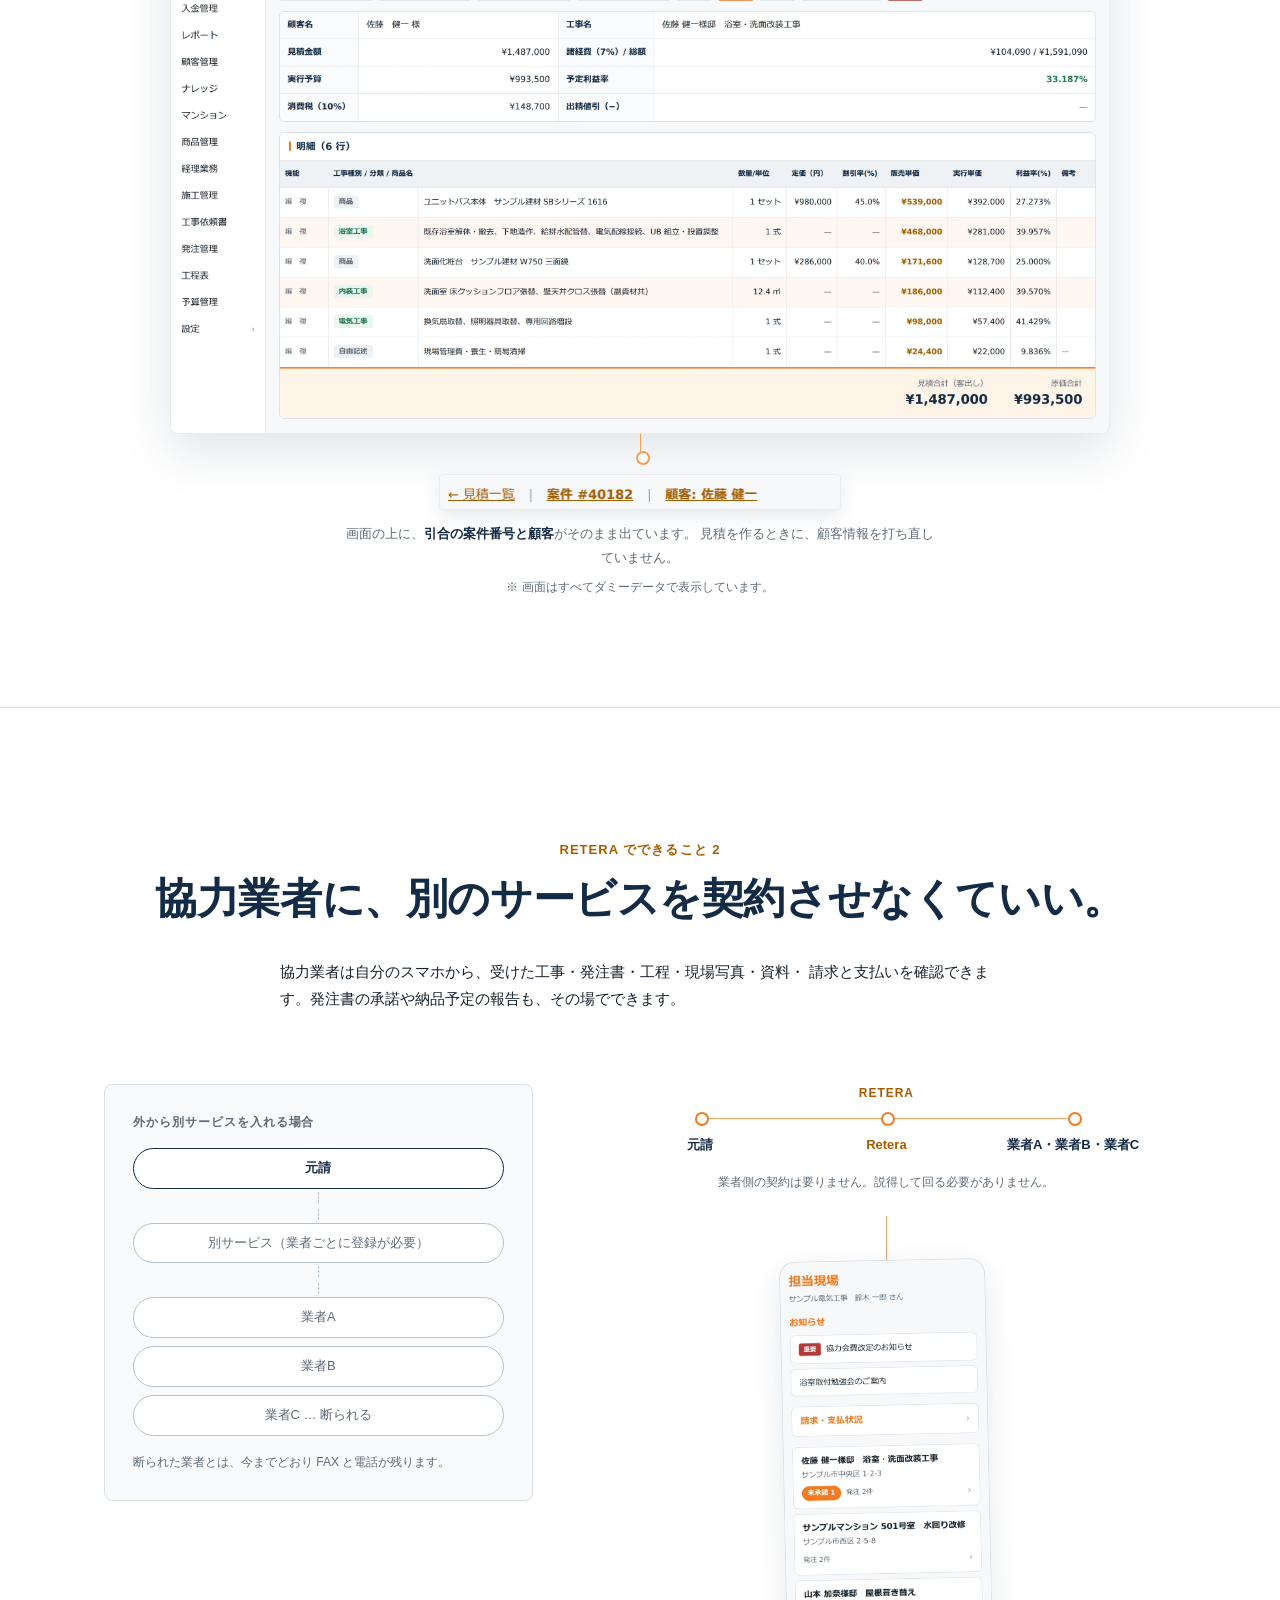
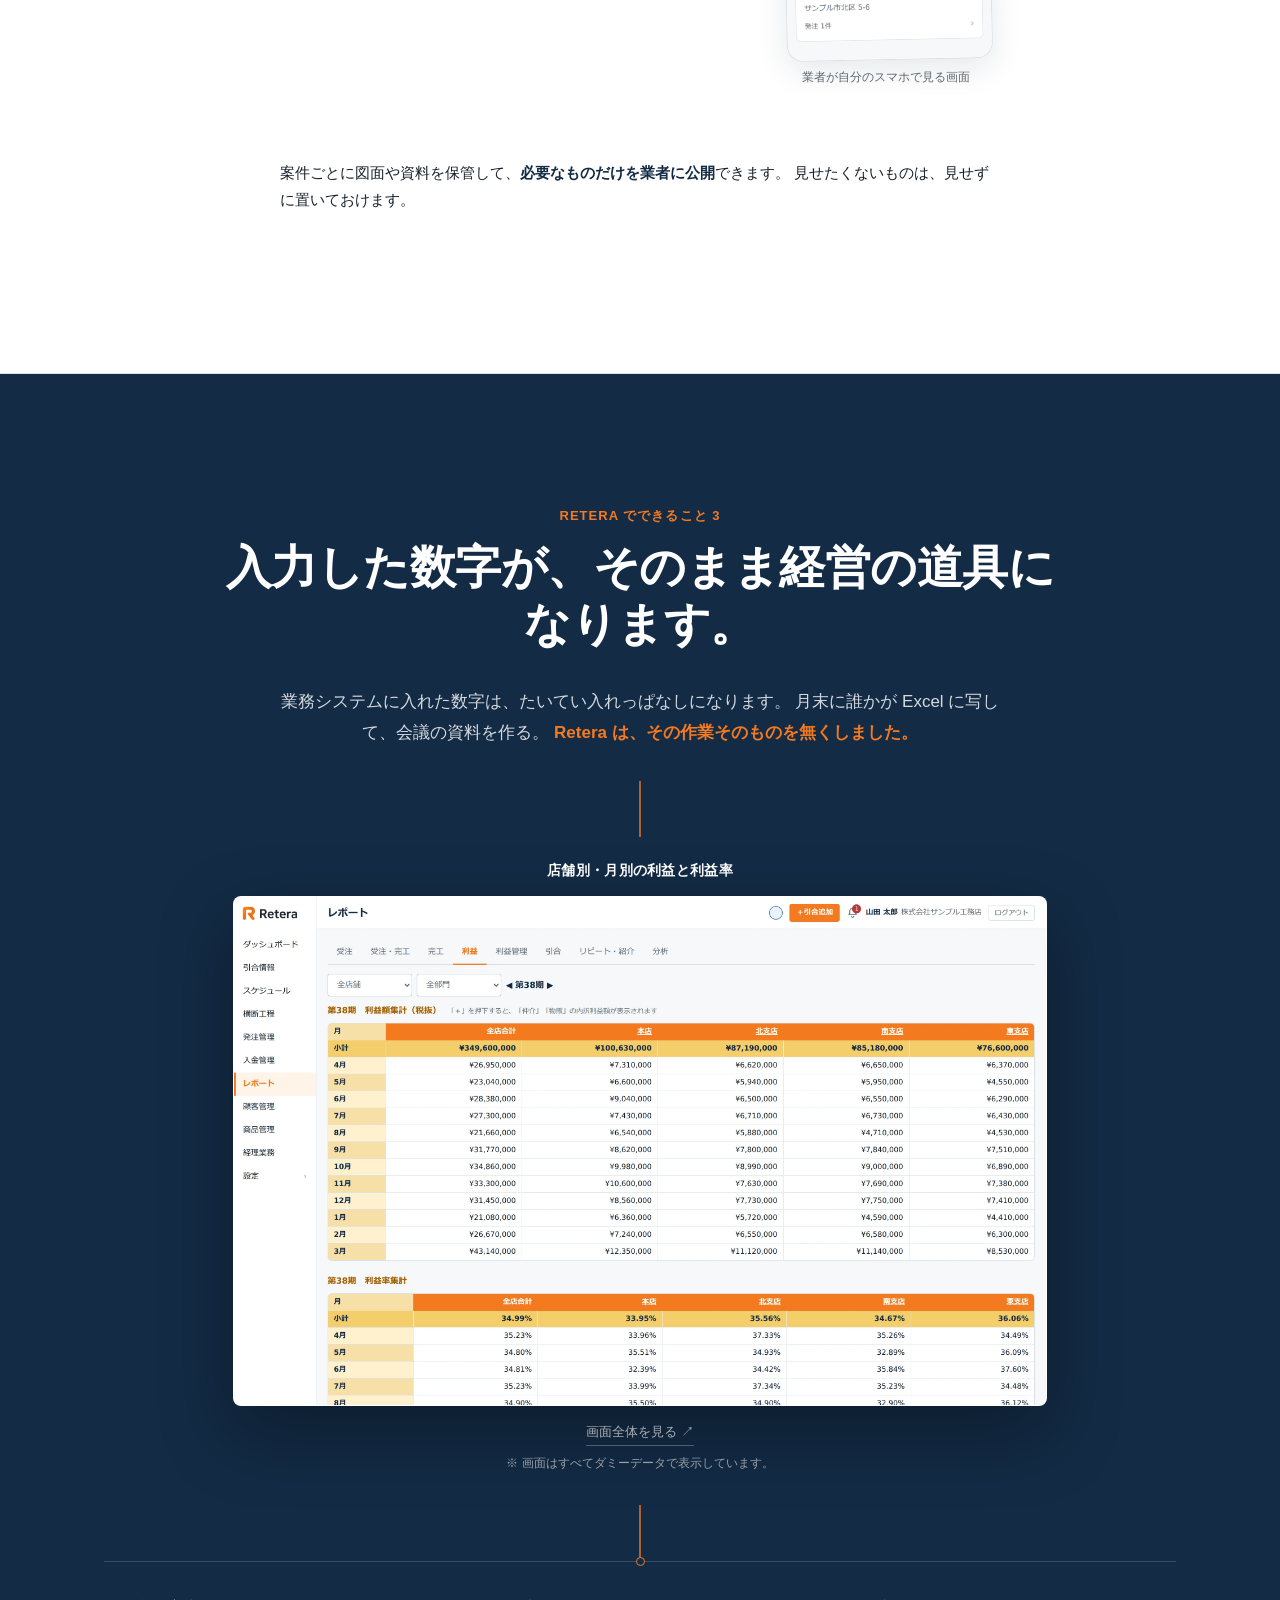
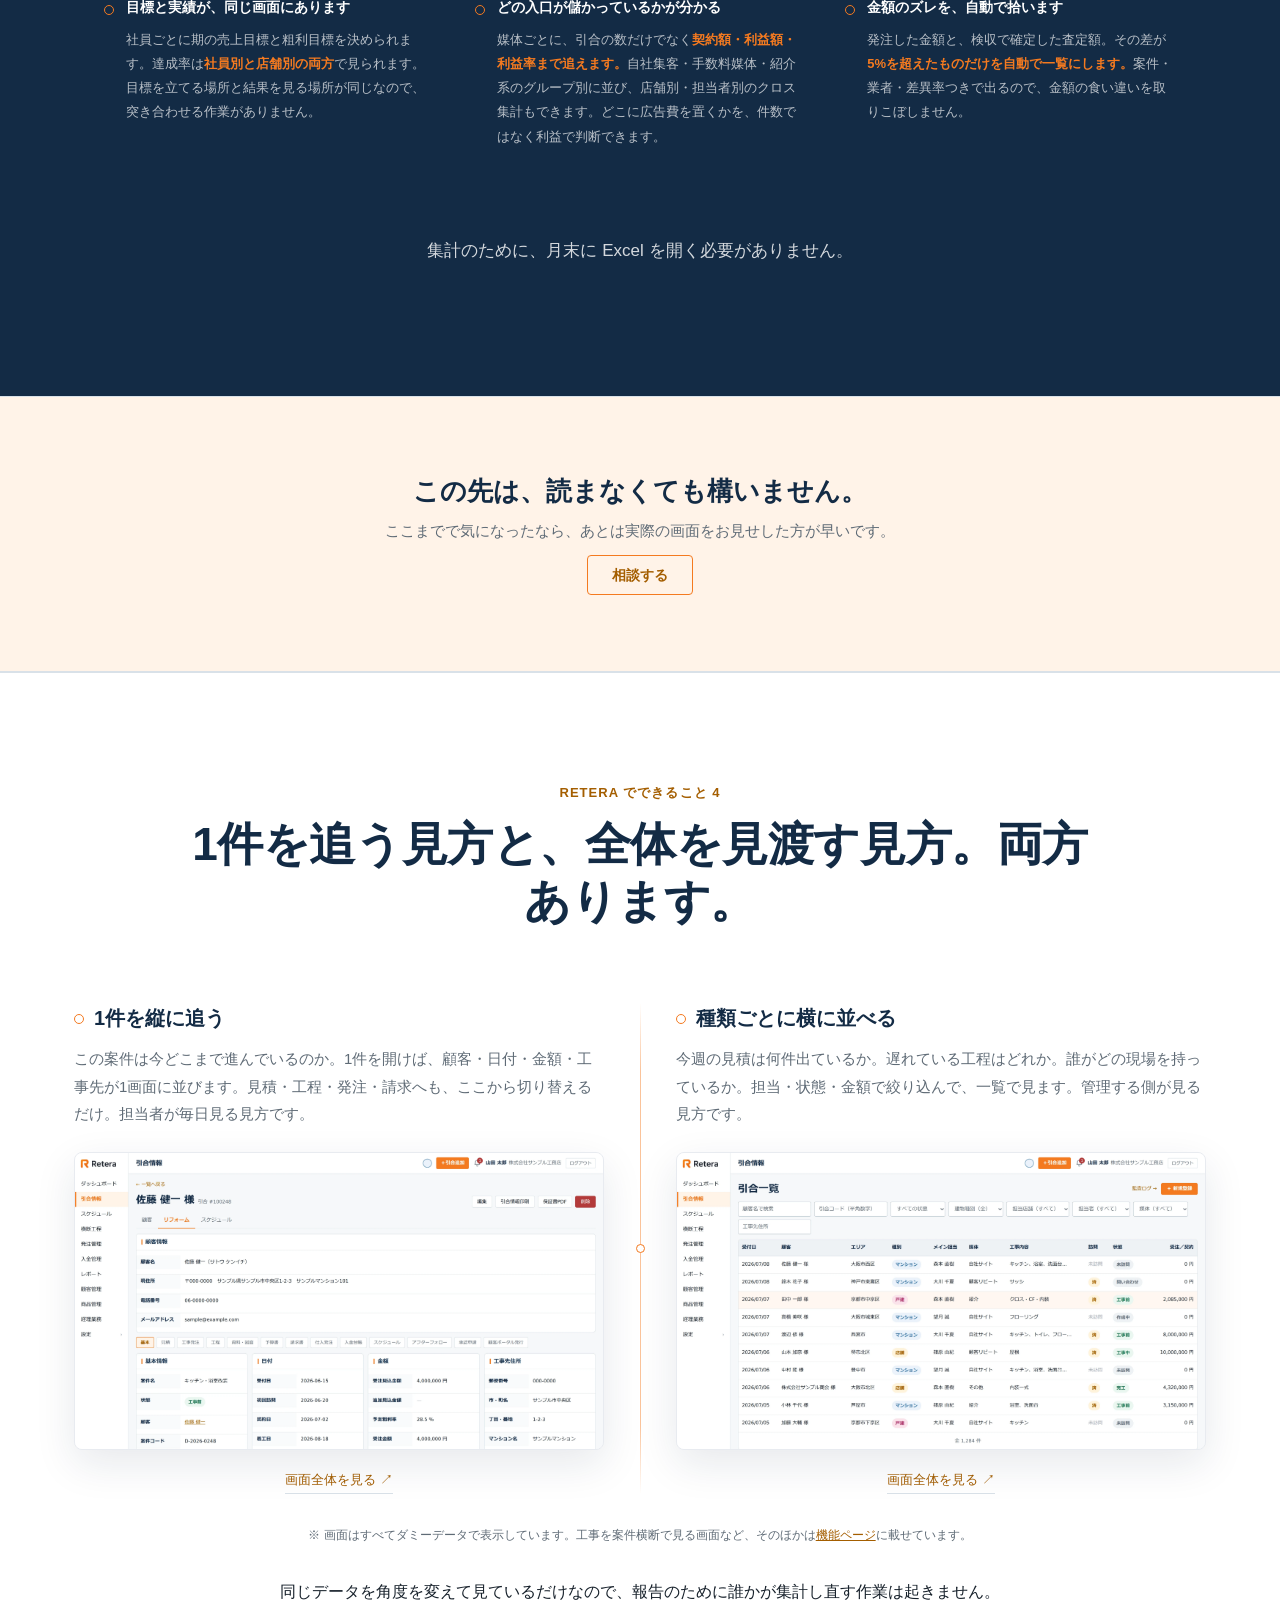
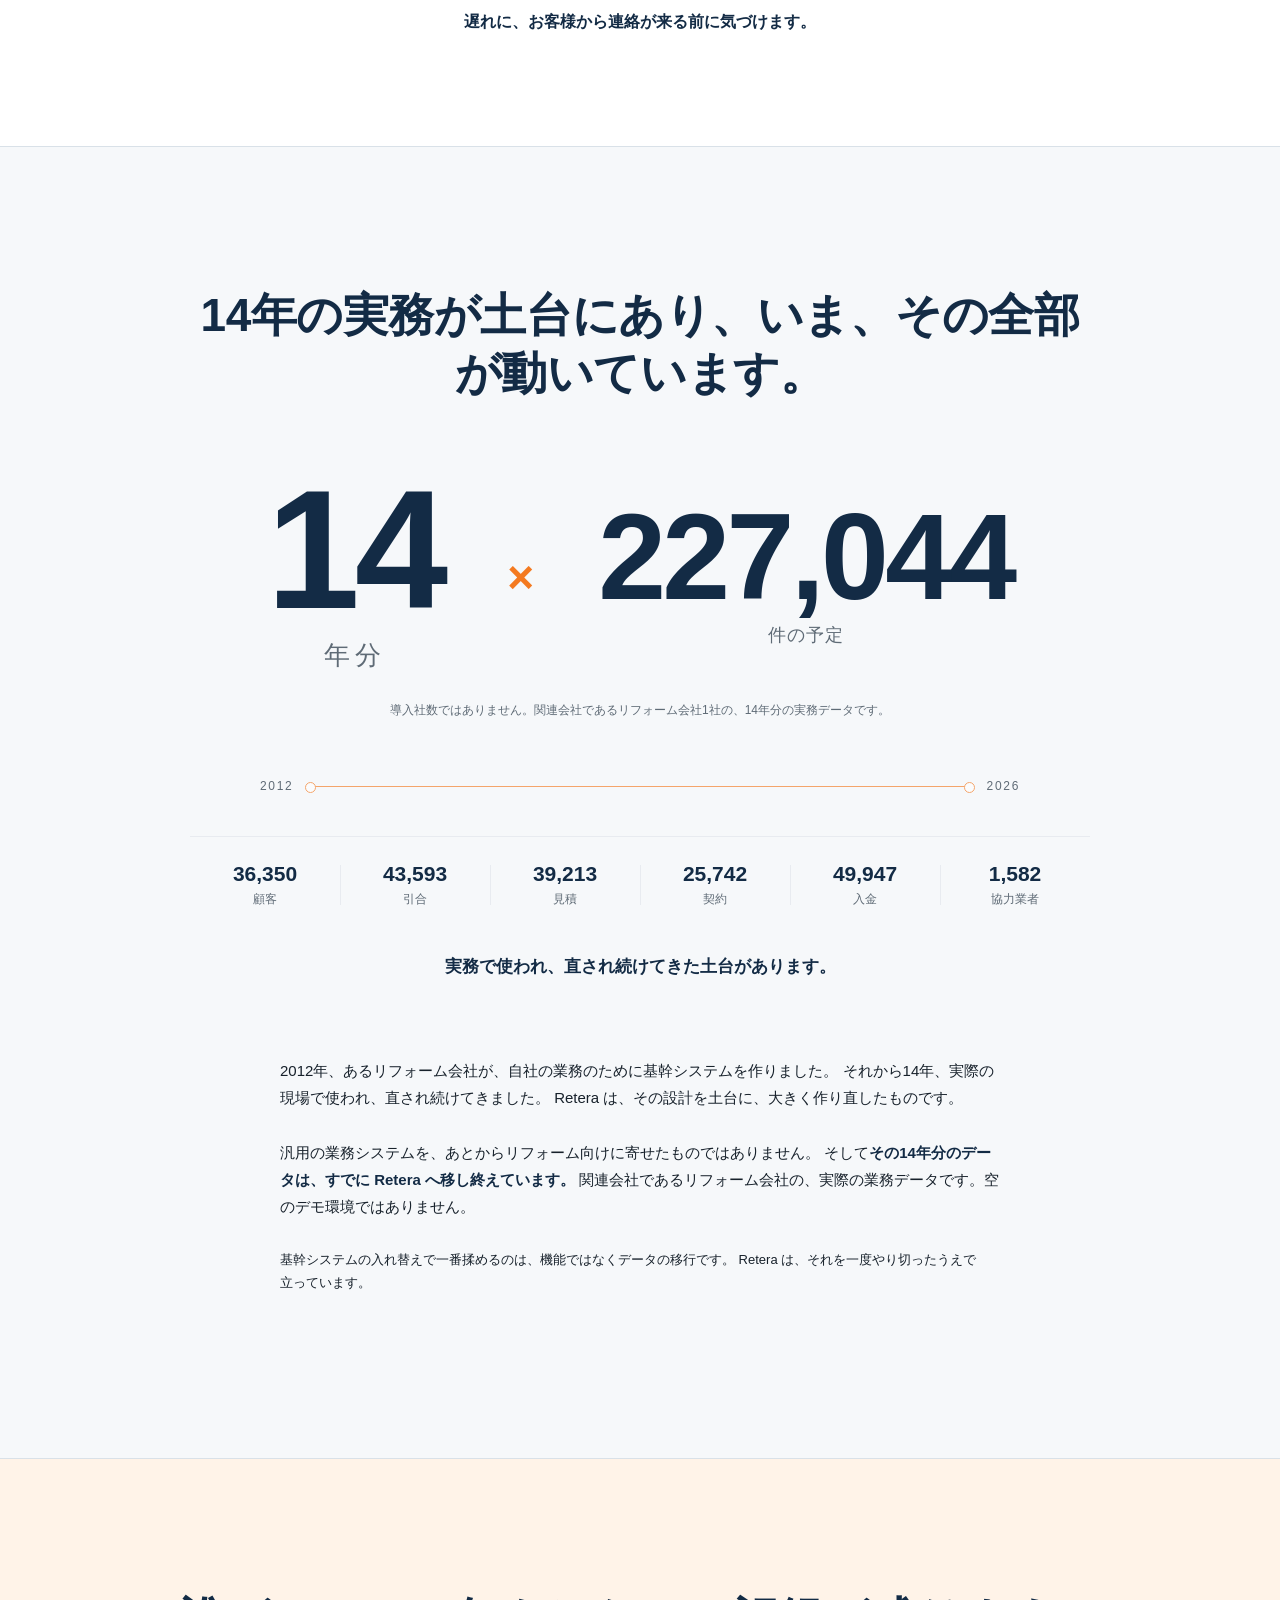
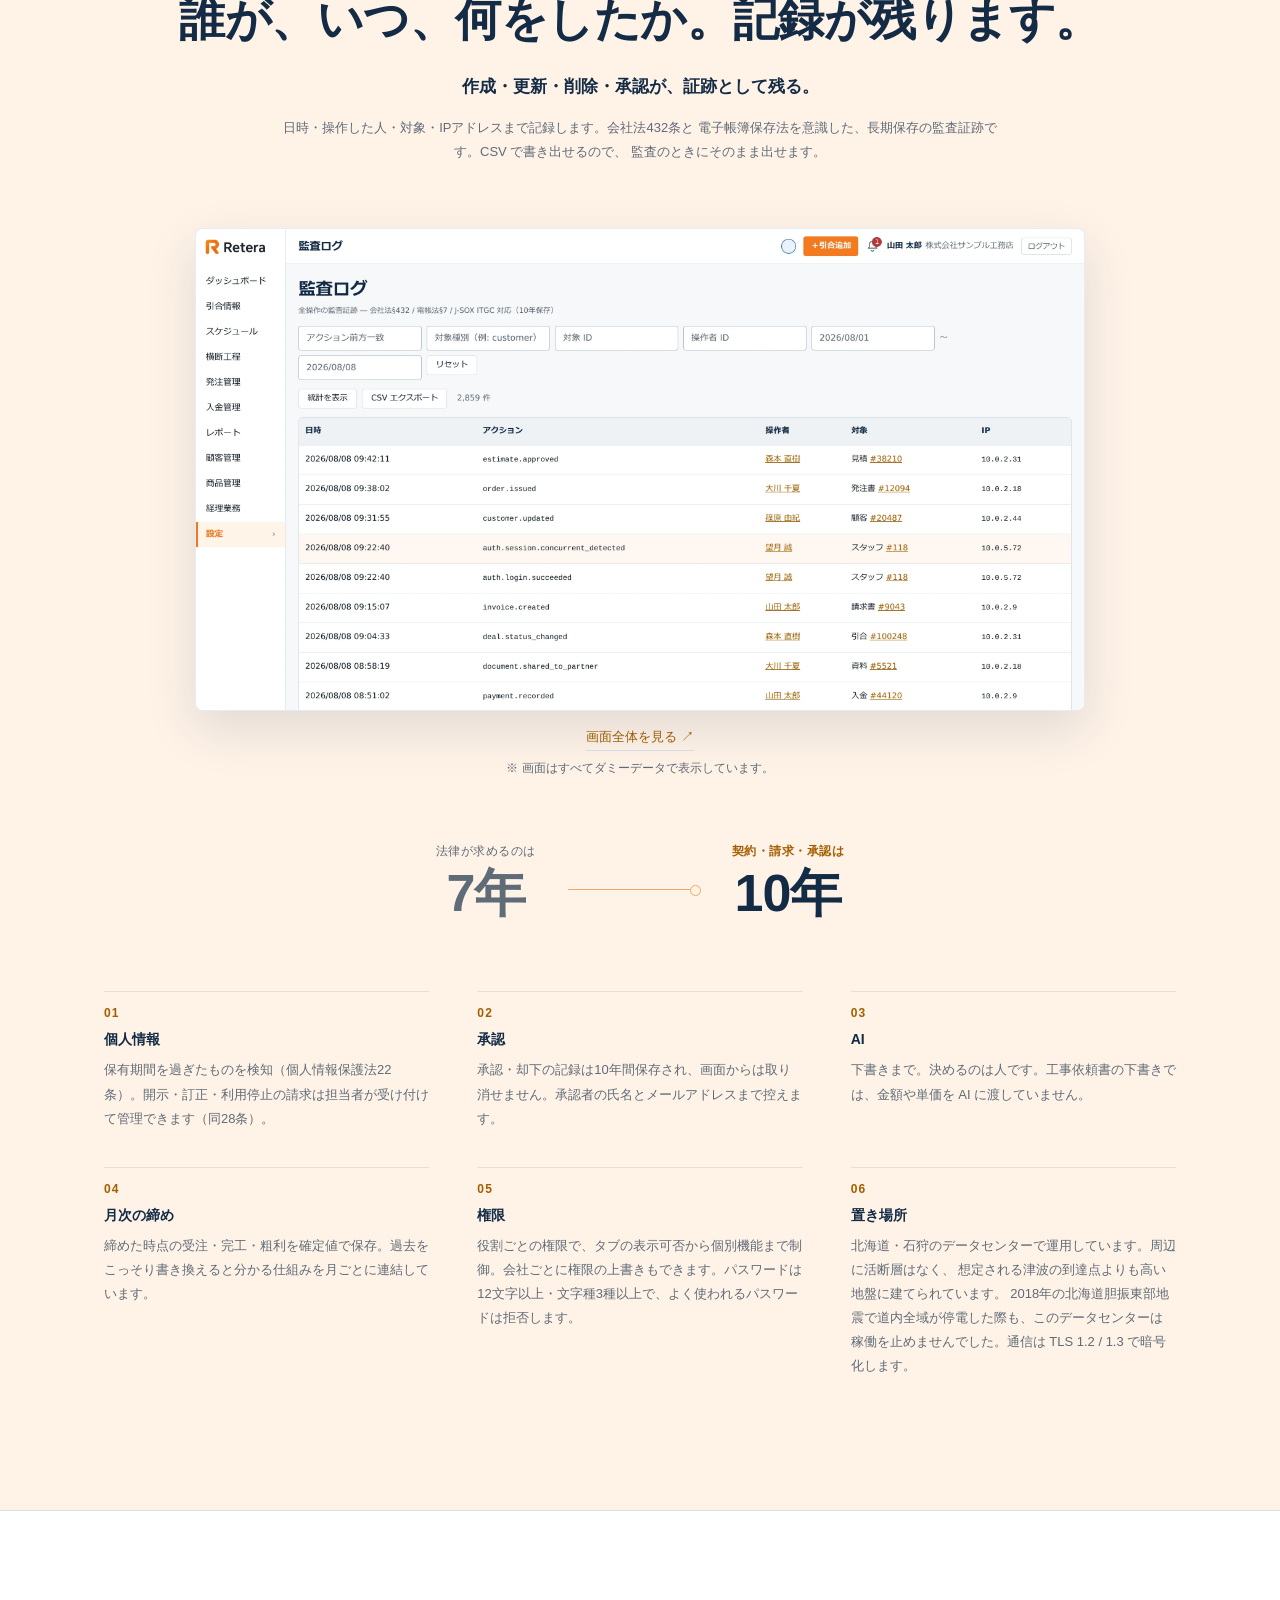
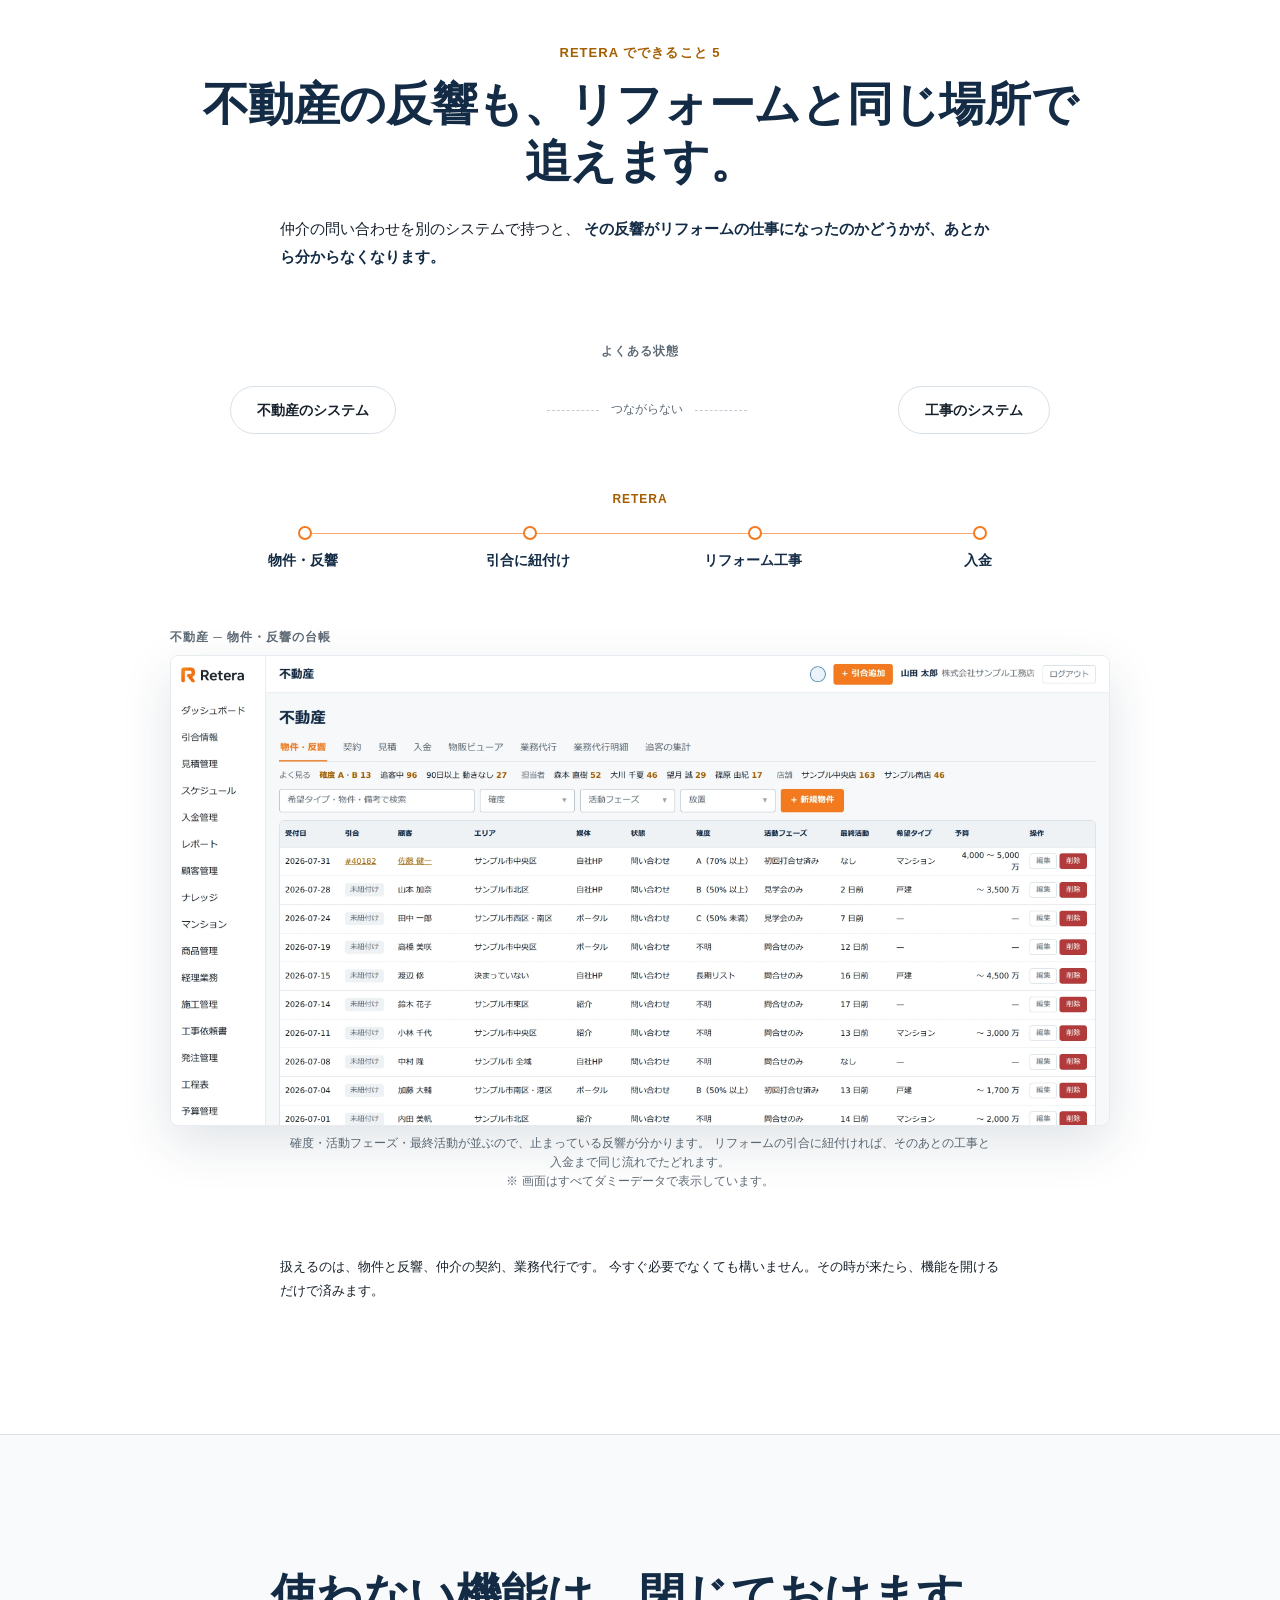
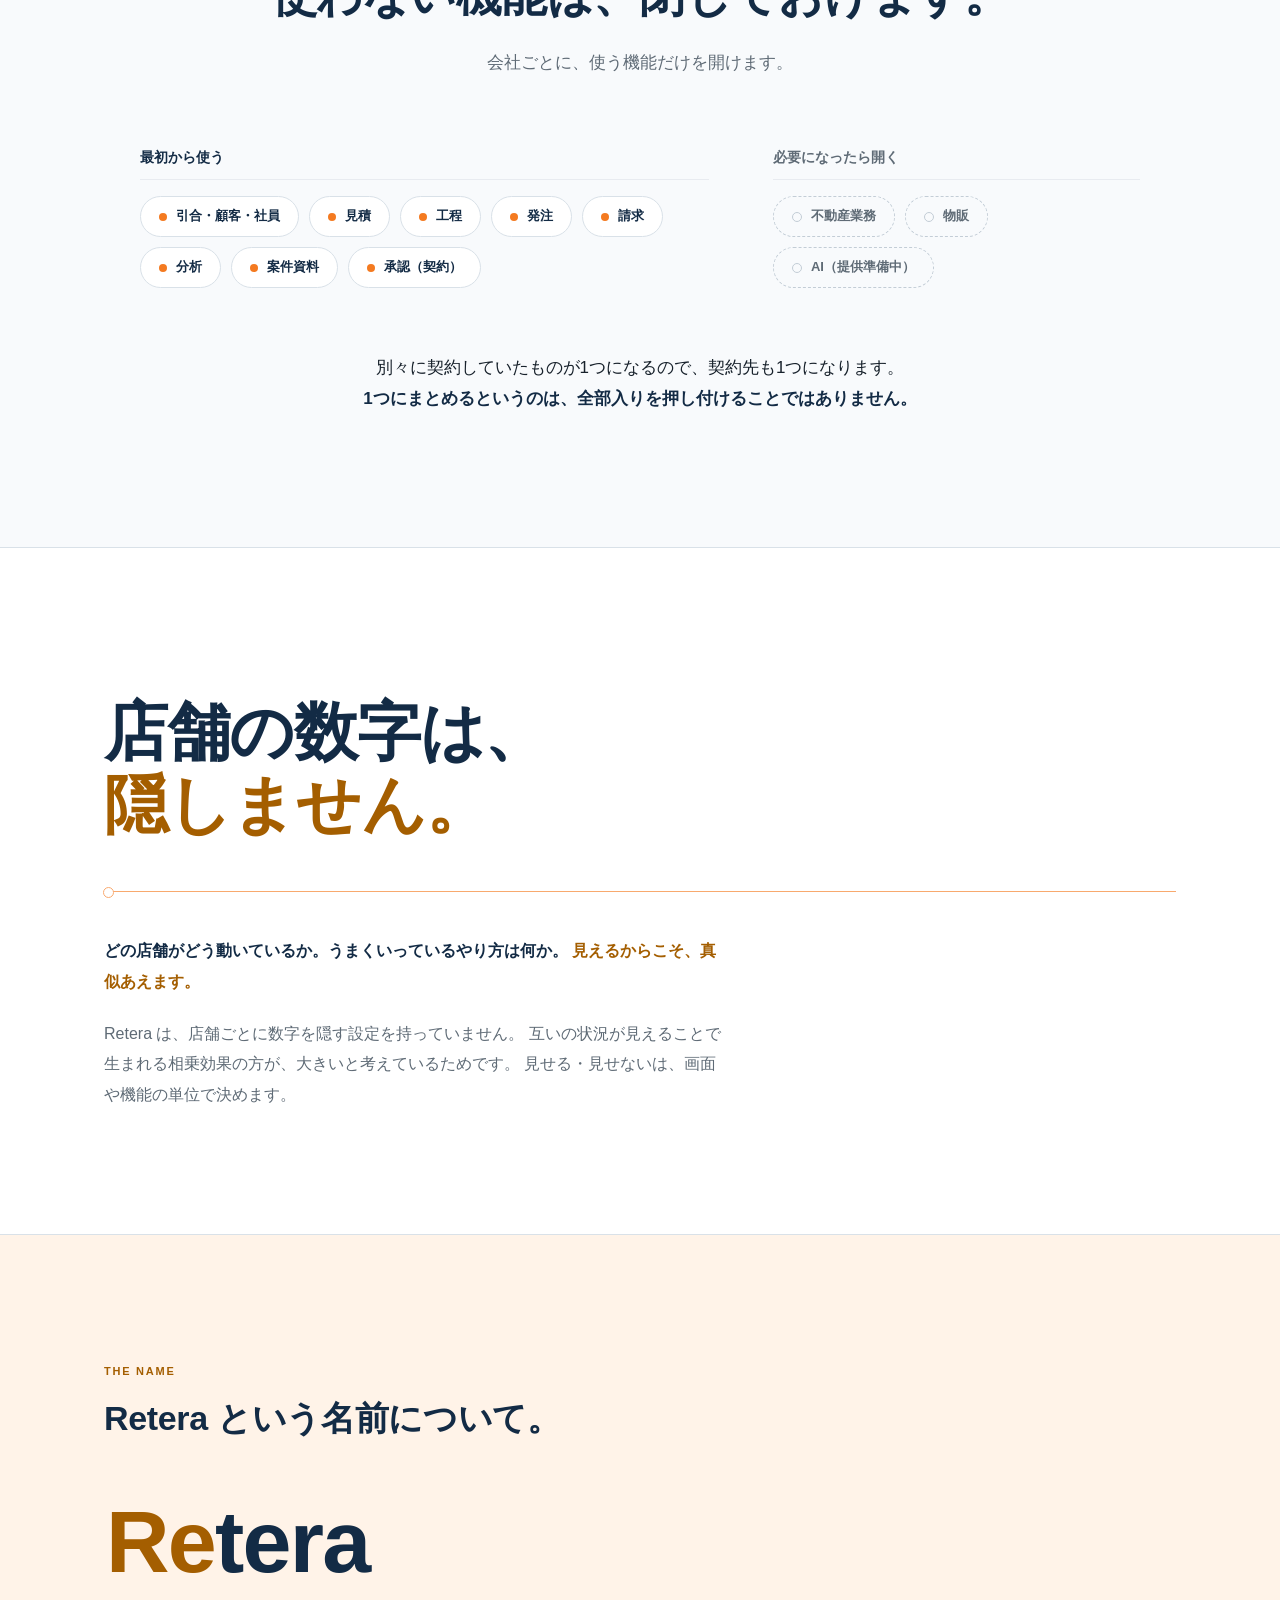
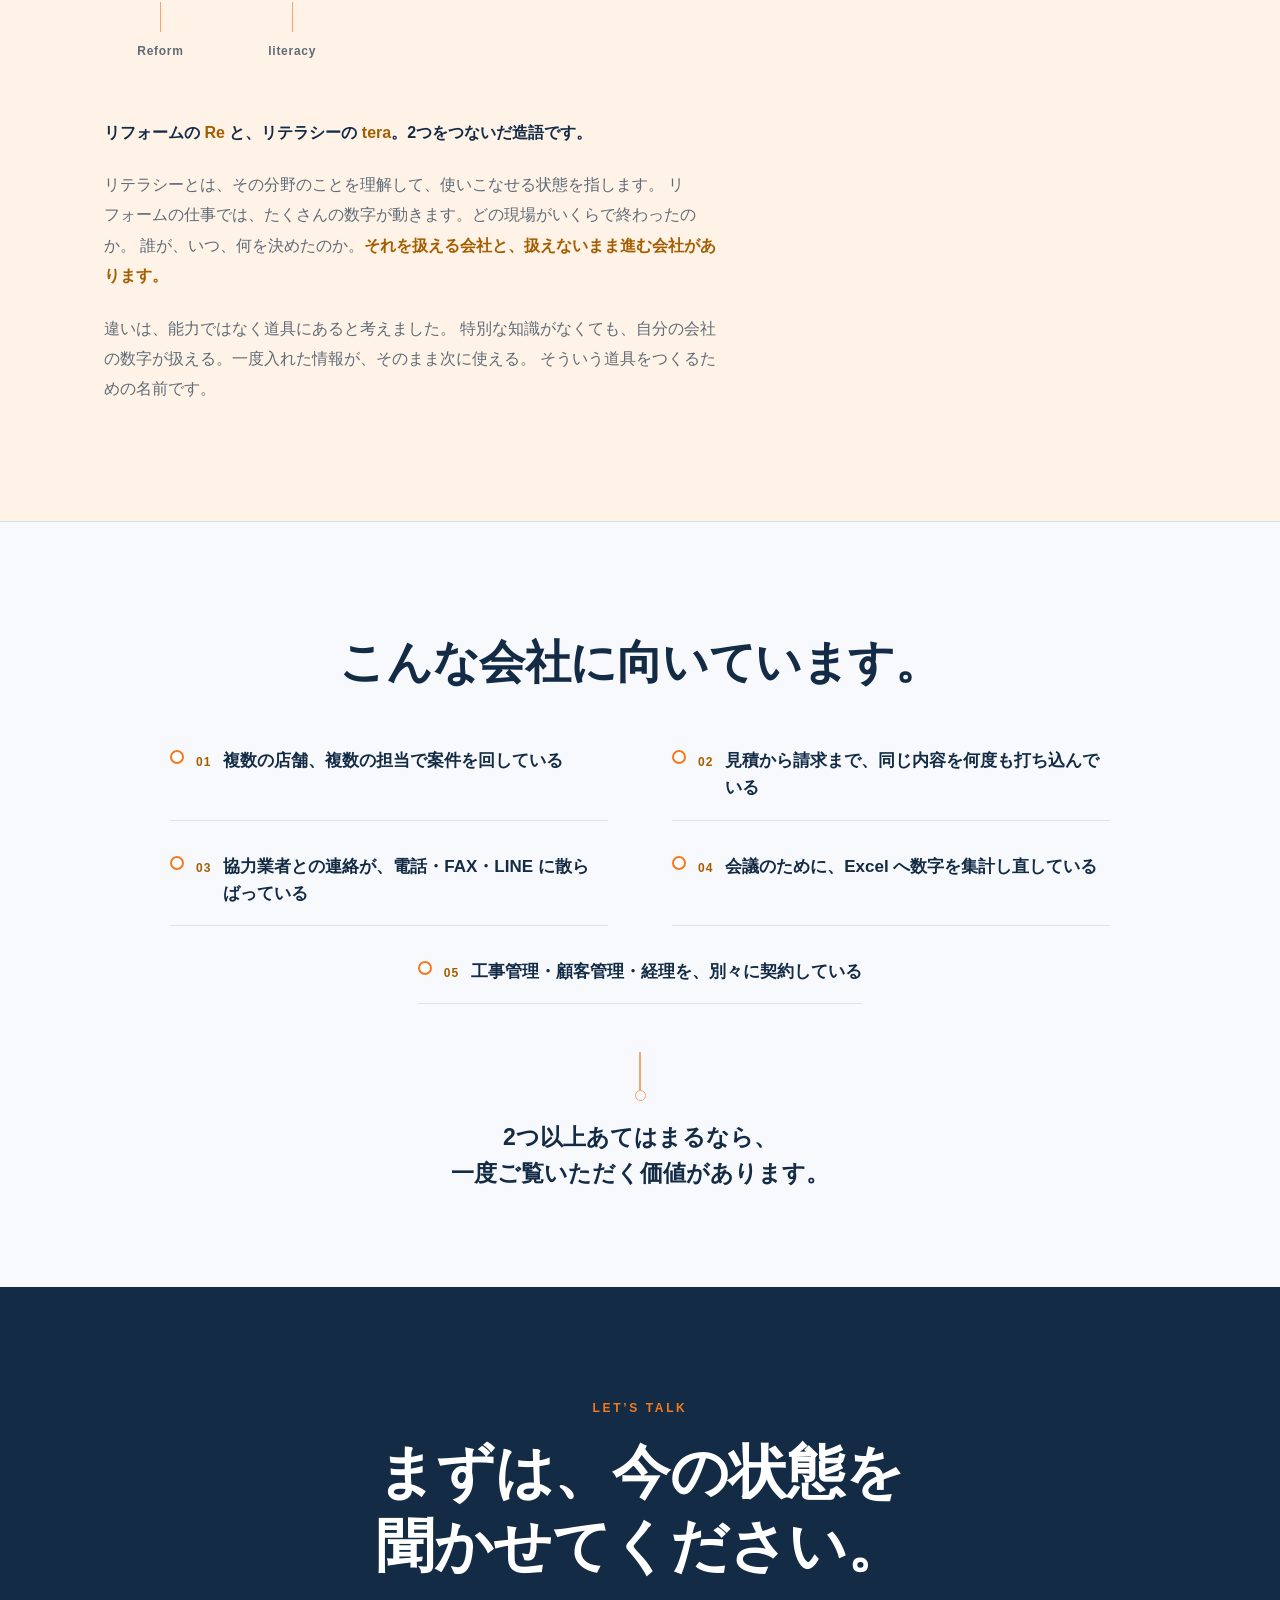
==== commit 93428731: "AI日程は提供中に/バックアップ節を実態へ/ロール数の固定をやめる (裏取り反映)" ====
--- a/index.html
+++ b/index.html
@@ -578,7 +578,7 @@
       <li><span class="no">04</span><h3>月次の締め</h3>
         <p>締めた時点の受注・完工・粗利を確定値で保存。過去をこっそり書き換えると分かる仕組みを月ごとに連結しています。</p></li>
       <li><span class="no">05</span><h3>権限</h3>
-        <p>22のロールと29の権限で、タブの表示可否から個別機能まで制御。パスワードは12文字以上・文字種3種以上で、よく使われるパスワードは拒否します。</p></li>
+        <p>役割ごとの権限で、タブの表示可否から個別機能まで制御。会社ごとに権限の上書きもできます。パスワードは12文字以上・文字種3種以上で、よく使われるパスワードは拒否します。</p></li>
       <li><span class="no">06</span><h3>置き場所</h3>
   <p>北海道・石狩のデータセンターで運用しています。周辺に活断層はなく、
   想定される津波の到達点よりも高い地盤に建てられています。
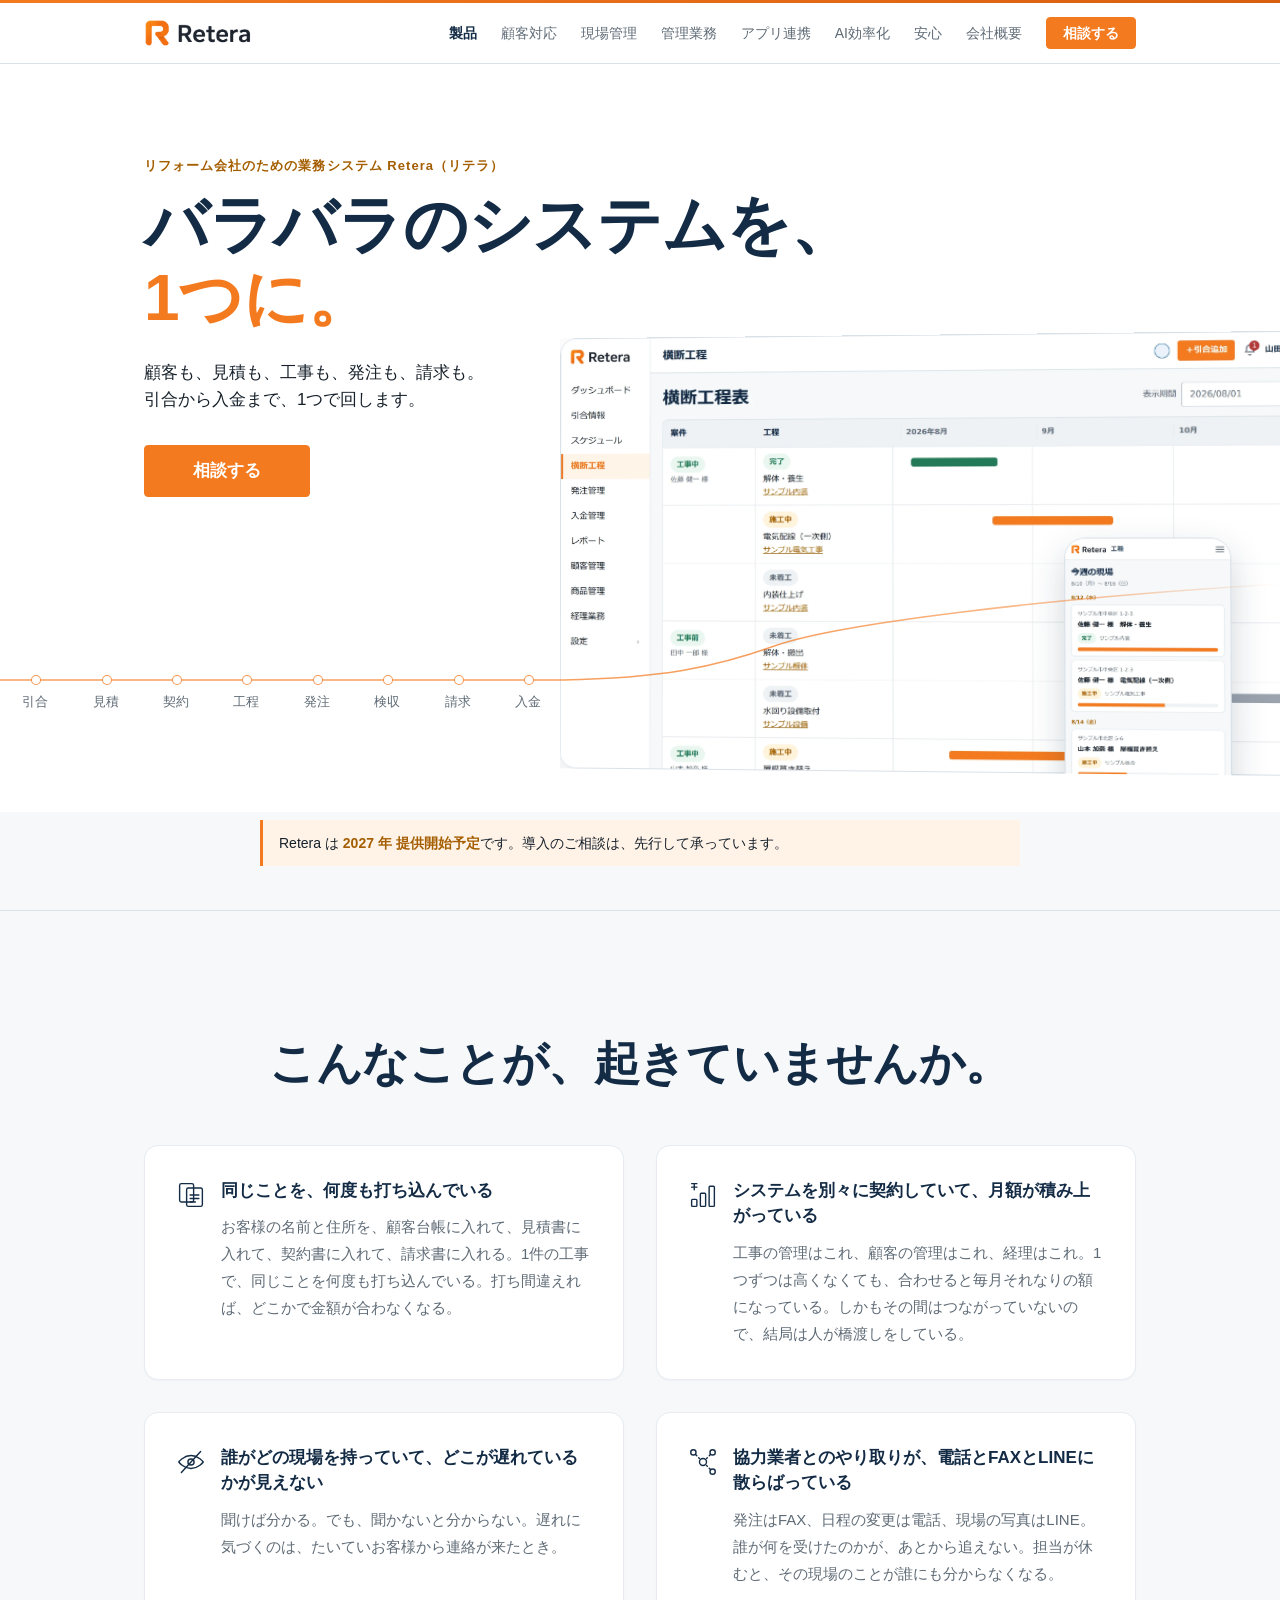
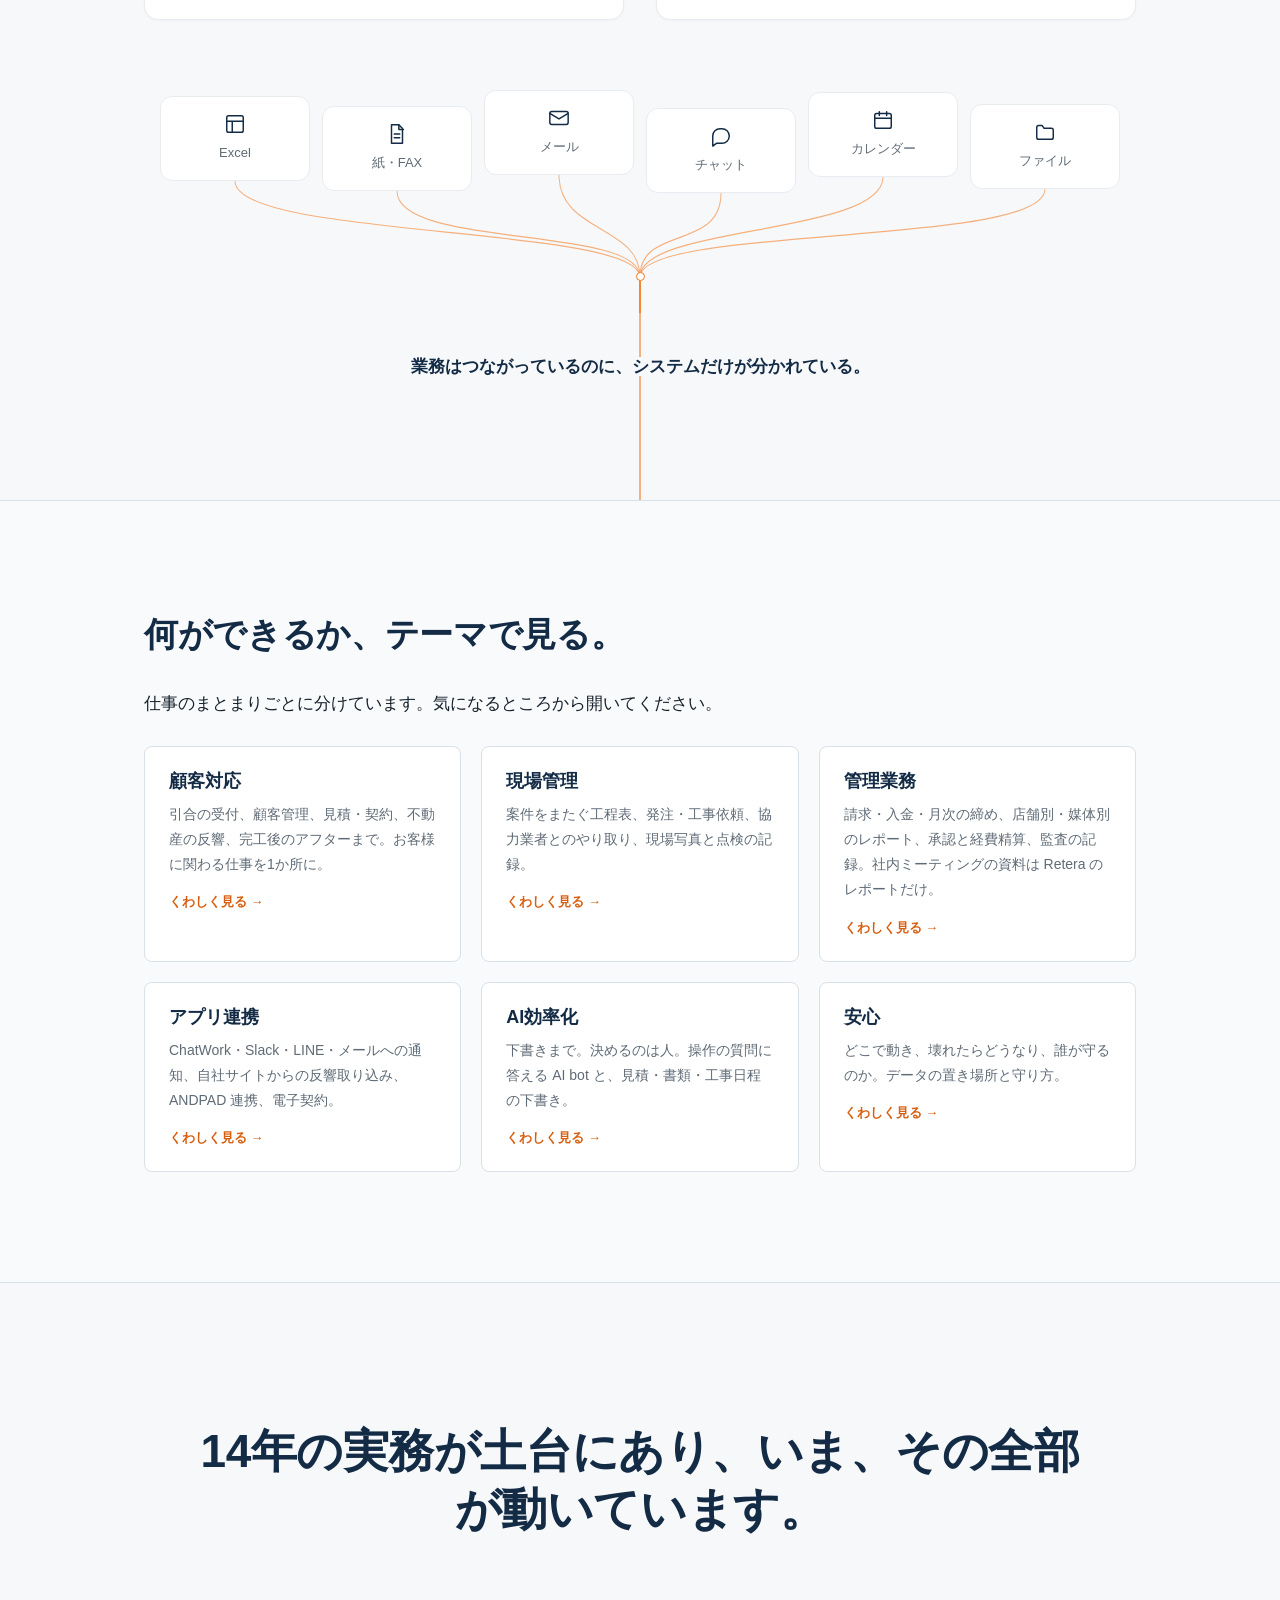
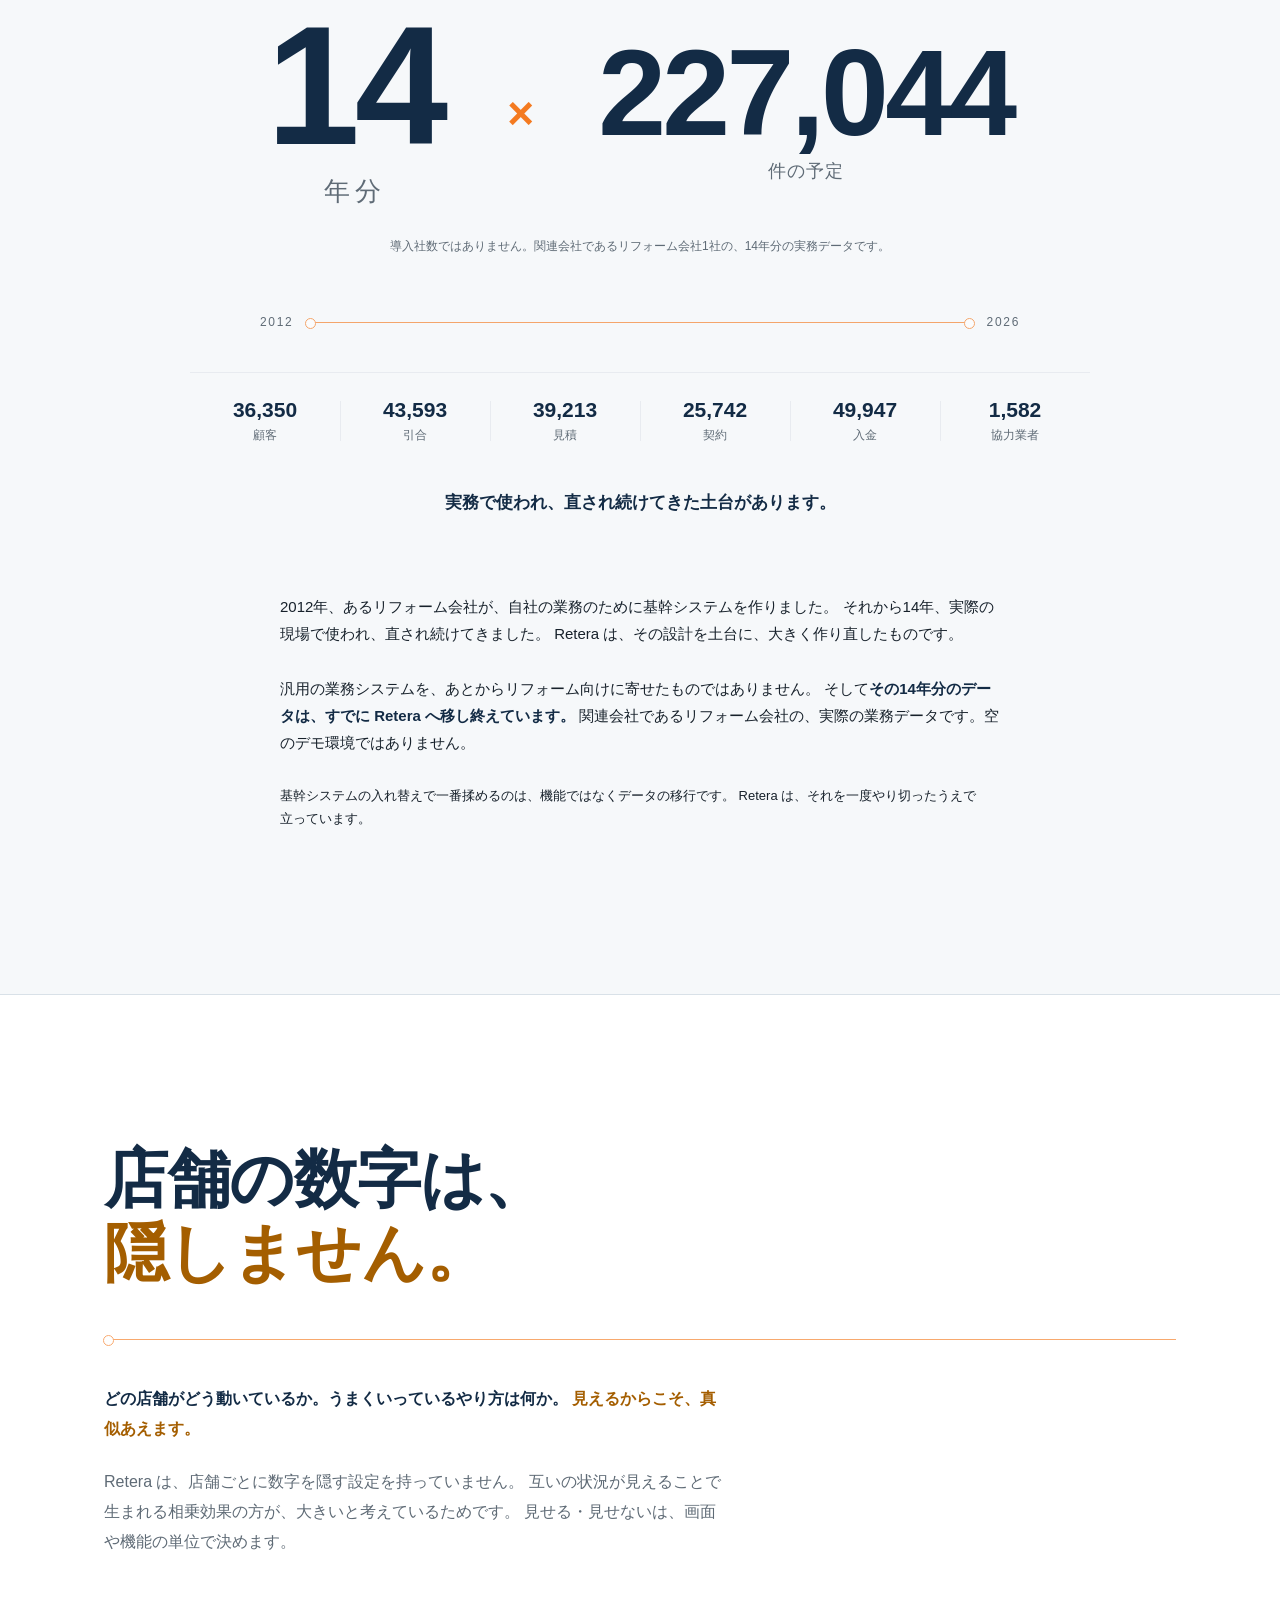
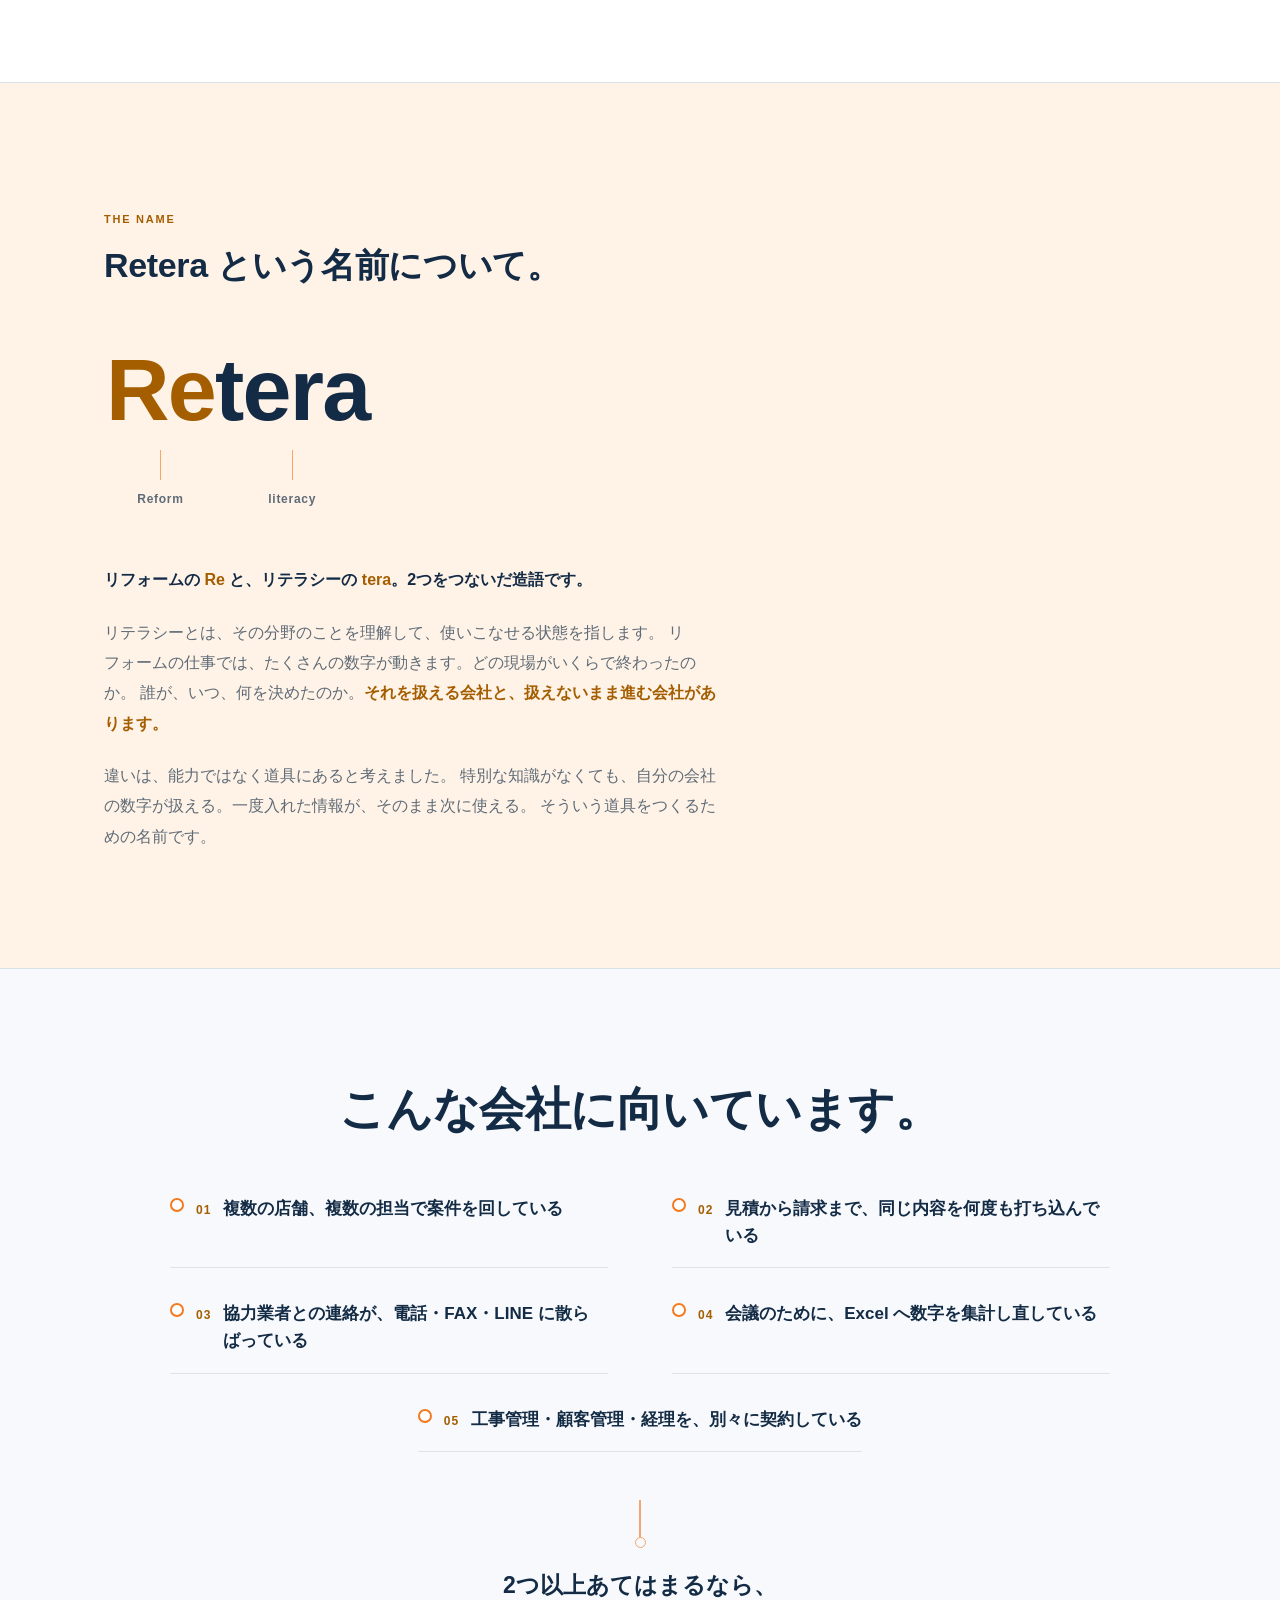
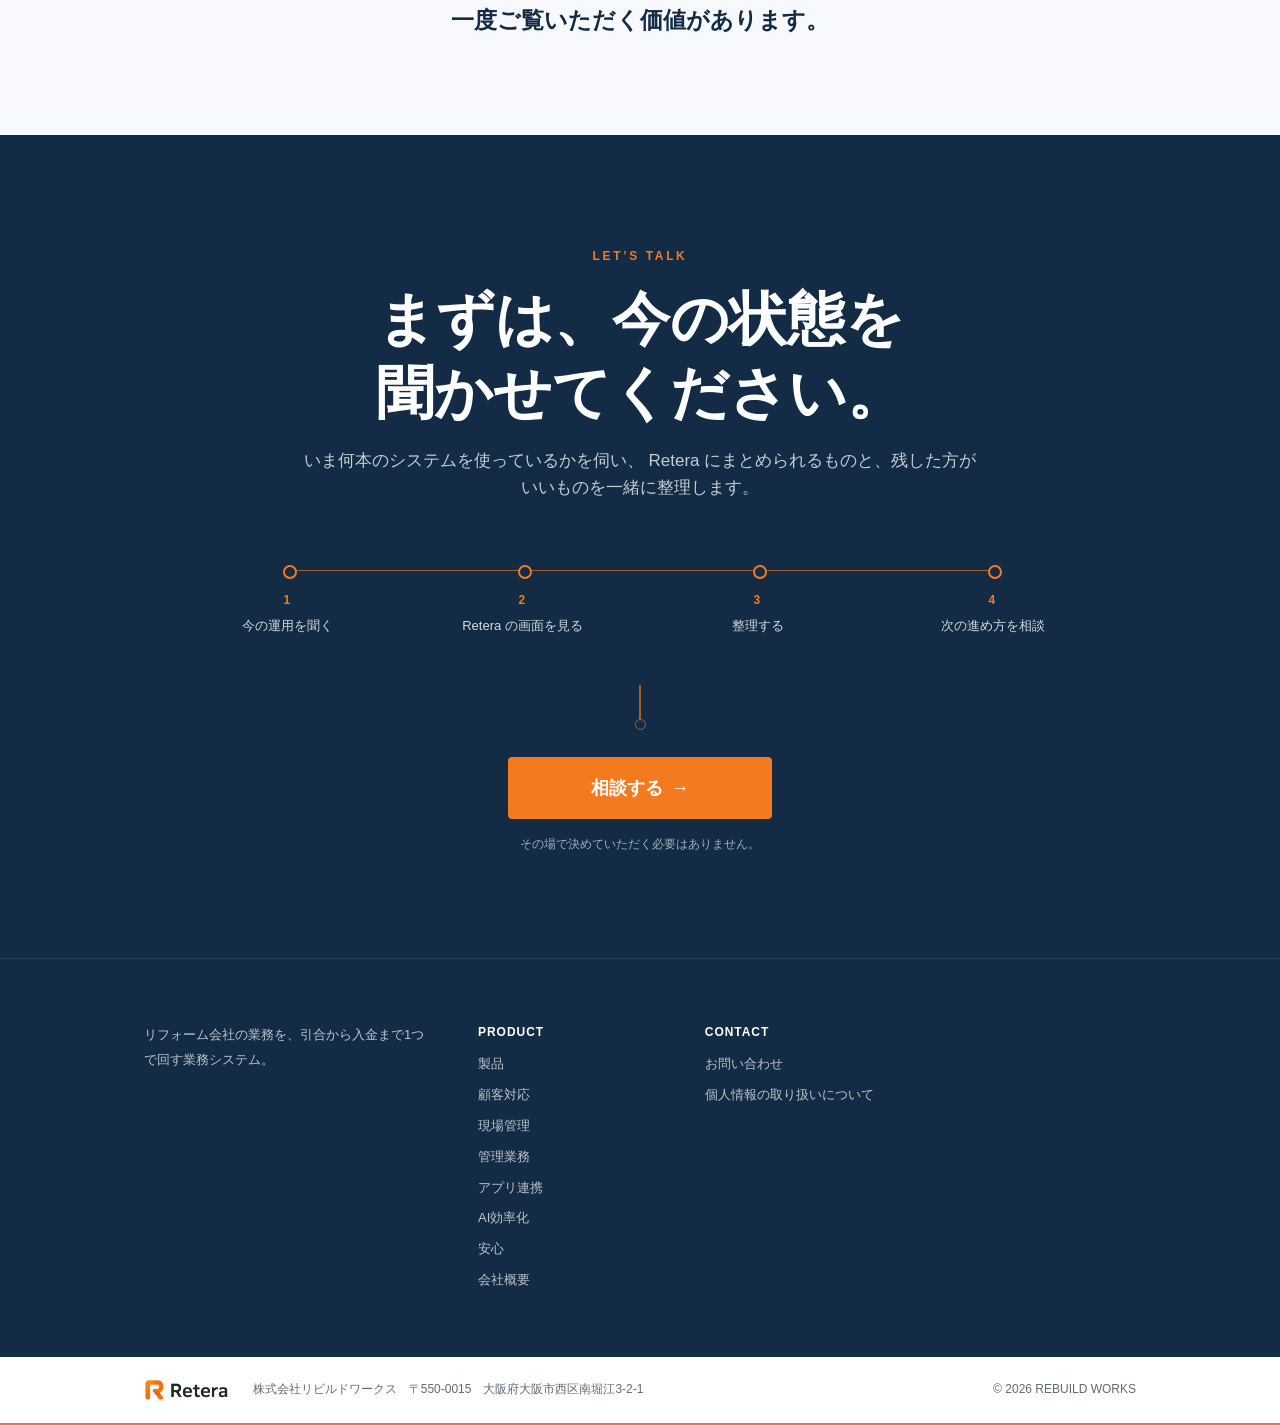
==== commit 05e3c80e: "トップページ短縮(テーマカードへ誘導)" ====
--- a/index.html
+++ b/index.html
@@ -276,220 +276,42 @@
   </div>
 </section>
 
-<section class="section section-white flow-in">
-  <div class="flow-join" aria-hidden="true">
-    <span class="fj-v"></span>
-    <span class="fj-h"></span>
-    <span class="fj-n"></span>
-  </div>
-  <div class="container">
-    <p class="kicker">RETERA でできること 1</p>
-    <h2 class="h-section">一度入れたことは、二度と入れません。</h2>
-
-    <p class="measure">
-      リフォームの仕事は、引合を受けてから入金まで、1本の線でつながっています。
-      ところが多くの会社では、その途中でシステムが変わります。変わるたびに、人が打ち直す。
-    </p>
-
-    <div class="compare viz solve-viz">
-      <div class="cmp cmp-before">
-        <div class="cmp-label">よくある状態</div>
-        <div class="cmp-row">
-          <span class="cmp-box">引合・顧客</span>
-          <span class="cmp-break">手で転記</span>
-          <span class="cmp-box">見積・工事</span>
-          <span class="cmp-break">手で転記</span>
-          <span class="cmp-box">請求・入金</span>
-        </div>
-      </div>
-
-      <div class="cmp cmp-after">
-        <div class="cmp-label">RETERA</div>
-        <ol class="solveline" data-flow="9">
-          <li>引合</li><li>見積</li><li>契約</li><li>工程</li><li>発注</li>
-          <li>検収</li><li>請求</li><li>入金</li><li>アフター</li>
-        </ol>
-      </div>
-    </div>
-
-    <div class="measure solve-body">
-      <p>
-        引合で入れたお客様の情報は、そのまま見積に乗ります。
-        見積で決めた金額は、そのまま契約になり、請求になります。
-        発注した金額は、そのまま原価として集計されます。
-      </p>
-      <p>
-        <span class="emph">顧客と案件の情報、そして見積から契約・請求へつながる数字を、
-        工程が変わるたびに打ち直さない設計です。</span>
-      </p>
-      <p class="muted small">
-        同じ内容を打ち直さないので、写し間違いが起きません。
-        「どちらが正しい数字か」を探す時間もなくなります。
-      </p>
-    </div>
-
-    <figure class="solve-shot">
-      <figcaption class="ls-tag">引合から引き継いだ情報が、そのまま乗っている見積画面</figcaption>
-      <a class="shot-frame" href="img/screen-estimate.png" target="_blank" rel="noopener">
-        <picture><source srcset="img/screen-estimate.webp" type="image/webp"><img src="img/screen-estimate.png" alt="Retera の見積画面。上部に案件番号と顧客名が引合から引き継がれて表示されている" width="2880" height="1800" decoding="async" loading="lazy"></picture>
+<section class="section section-alt theme-nav">
+  <div class="container">
+    <h2 class="h-section">何ができるか、テーマで見る。</h2>
+    <p class="lead">仕事のまとまりごとに分けています。気になるところから開いてください。</p>
+    <div class="theme-grid">
+      <a class="theme-card" href="features-customer.html">
+        <h3>顧客対応</h3>
+        <p>引合の受付、顧客管理、見積・契約、不動産の反響、完工後のアフターまで。お客様に関わる仕事を1か所に。</p>
+        <span class="theme-more">くわしく見る →</span>
       </a>
-
-      <div class="solve-zoom">
-        <span class="sz-line" aria-hidden="true"></span>
-        <img src="img/screen-estimate-crumb.png" alt="見積画面の上部。案件 #40182、顧客: 佐藤 健一" width="804" height="68" decoding="async" loading="lazy">
-        <p class="sz-note">画面の上に、<span class="emph">引合の案件番号と顧客</span>がそのまま出ています。
-          見積を作るときに、顧客情報を打ち直していません。</p>
-      </div>
-
-      <p class="shot-note">※ 画面はすべてダミーデータで表示しています。</p>
-    </figure>
-  </div>
-</section>
-
-<section class="section section-white partner">
-  <div class="container">
-    <p class="kicker">RETERA でできること 2</p>
-    <h2 class="h-section">協力業者に、別のサービスを契約させなくていい。</h2>
-    <div class="measure pt-intro">
-      <p>
-        協力業者は自分のスマホから、受けた工事・発注書・工程・現場写真・資料・
-        請求と支払いを確認できます。発注書の承諾や納品予定の報告も、その場でできます。
-      </p>
-    </div>
-
-    <div class="pt-grid">
-      
-      <div class="pt-split">
-        <div class="pt-label">外から別サービスを入れる場合</div>
-        <ul class="pt-chain">
-          <li class="pt-item">元請</li>
-          <li class="pt-cut" aria-hidden="true"></li>
-          <li class="pt-item pt-item-x">別サービス（業者ごとに登録が必要）</li>
-          <li class="pt-cut" aria-hidden="true"></li>
-          <li class="pt-item pt-item-x">業者A</li>
-          <li class="pt-item pt-item-x">業者B</li>
-          <li class="pt-item pt-item-x">業者C … 断られる</li>
-        </ul>
-        <p class="pt-caption">断られた業者とは、今までどおり FAX と電話が残ります。</p>
-      </div>
-
-      <div class="pt-connect">
-        <div class="pt-label pt-label-on">RETERA</div>
-        <ol class="pt-line">
-          <li>元請</li>
-          <li class="is-main">Retera</li>
-          <li class="pt-many"><span>業者A</span><span>業者B</span><span>業者C</span></li>
-        </ol>
-        <p class="pt-caption">業者側の契約は要りません。説得して回る必要がありません。</p>
-        <div class="pt-drop" aria-hidden="true"></div>
-        <figure class="pt-phone">
-          
-          <div class="ph-crop">
-            <picture><source srcset="img/screen-vendor-home.webp" type="image/webp"><img src="img/screen-vendor-home.png" alt="協力業者が自分のスマホで見る Retera の担当現場一覧" width="1170" height="2280" decoding="async" loading="lazy"></picture>
-          </div>
-          <figcaption>業者が自分のスマホで見る画面</figcaption>
-        </figure>
-      </div>
-    </div>
-
-    <div class="measure solve-body pt-foot">
-      <p>
-        案件ごとに図面や資料を保管して、<span class="emph">必要なものだけを業者に公開</span>できます。
-        見せたくないものは、見せずに置いておけます。
-      </p>
-    </div>
-  </div>
-</section>
-
-<section class="section section-navy biz">
-  <div class="container">
-    <p class="kicker">RETERA でできること 3</p>
-    <h2 class="h-section">入力した数字が、そのまま経営の道具になります。</h2>
-
-    <p class="lead measure biz-lead">
-      業務システムに入れた数字は、たいてい入れっぱなしになります。
-      月末に誰かが Excel に写して、会議の資料を作る。
-      <span class="emph">Retera は、その作業そのものを無くしました。</span>
-    </p>
-
-    <div class="biz-drop" aria-hidden="true"></div>
-
-    <div class="biz-shot">
-      <h3 class="h-sub biz-shot-title">店舗別・月別の利益と利益率</h3>
-      <a class="shot-frame" href="img/screen-report.png" target="_blank" rel="noopener">
-        <picture><source srcset="img/screen-report.webp" type="image/webp"><img src="img/screen-report.png" alt="Retera のレポート画面。店舗別・月別の利益額と利益率が表で並んでいる" width="2880" height="1800" decoding="async" loading="lazy"></picture>
+      <a class="theme-card" href="features-site.html">
+        <h3>現場管理</h3>
+        <p>案件をまたぐ工程表、発注・工事依頼、協力業者とのやり取り、現場写真と点検の記録。</p>
+        <span class="theme-more">くわしく見る →</span>
       </a>
-      <a class="shot-more" href="img/screen-report.png" target="_blank" rel="noopener">画面全体を見る ↗</a>
-      <p class="shot-note">※ 画面はすべてダミーデータで表示しています。</p>
-    </div>
-
-    <div class="biz-branch" aria-hidden="true"><span class="bb-v"></span><span class="bb-h"></span><span class="bb-n"></span></div>
-
-    <ul class="biz-points">
-      <li>
-        <h3>目標と実績が、同じ画面にあります</h3>
-        <p>社員ごとに期の売上目標と粗利目標を決められます。達成率は<span class="emph">社員別と店舗別の両方</span>で見られます。目標を立てる場所と結果を見る場所が同じなので、突き合わせる作業がありません。</p>
-      </li>
-      <li>
-        <h3>どの入口が儲かっているかが分かる</h3>
-        <p>媒体ごとに、引合の数だけでなく<span class="emph">契約額・利益額・利益率まで追えます。</span>自社集客・手数料媒体・紹介系のグループ別に並び、店舗別・担当者別のクロス集計もできます。どこに広告費を置くかを、件数ではなく利益で判断できます。</p>
-      </li>
-      <li>
-        <h3>金額のズレを、自動で拾います</h3>
-        <p>発注した金額と、検収で確定した査定額。その差が<span class="emph">5%を超えたものだけを自動で一覧にします。</span>案件・業者・差異率つきで出るので、金額の食い違いを取りこぼしません。</p>
-      </li>
-    </ul>
-
-    <p class="lead measure biz-close">
-      集計のために、月末に Excel を開く必要がありません。
-    </p>
-  </div>
-</section>
-
-<section class="cta-band">
-  <div class="container">
-    <div>
-      <h2>この先は、読まなくても構いません。</h2>
-      <p>ここまでで気になったなら、あとは実際の画面をお見せした方が早いです。</p>
-    </div>
-    <a href="contact.html" class="btn btn-primary">相談する</a>
-  </div>
-</section>
-
-<section class="section section-white dual-sec">
-  <div class="container">
-    <p class="kicker">RETERA でできること 4</p>
-    <h2 class="h-section">1件を追う見方と、全体を見渡す見方。両方あります。</h2>
-
-    <div class="dual">
-      <span class="dual-rule" aria-hidden="true"><i></i></span>
-
-      <h3 class="dual-t dual-a">1件を縦に追う</h3>
-      <h3 class="dual-t dual-b">種類ごとに横に並べる</h3>
-
-      <p class="dual-p dual-a">この案件は今どこまで進んでいるのか。1件を開けば、顧客・日付・金額・工事先が1画面に並びます。見積・工程・発注・請求へも、ここから切り替えるだけ。担当者が毎日見る見方です。</p>
-      <p class="dual-p dual-b">今週の見積は何件出ているか。遅れている工程はどれか。誰がどの現場を持っているか。担当・状態・金額で絞り込んで、一覧で見ます。管理する側が見る見方です。</p>
-
-      <figure class="dual-s dual-a">
-        <a class="shot-frame" href="img/screen-detail.png" target="_blank" rel="noopener">
-          <picture><source srcset="img/screen-detail.webp" type="image/webp"><img src="img/screen-detail.png" alt="Retera の引合詳細画面" width="2880" height="1760" decoding="async" loading="lazy"></picture>
-        </a>
-        <figcaption><a class="shot-more" href="img/screen-detail.png" target="_blank" rel="noopener">画面全体を見る ↗</a></figcaption>
-      </figure>
-      <figure class="dual-s dual-b">
-        <a class="shot-frame" href="img/screen-list.png" target="_blank" rel="noopener">
-          <picture><source srcset="img/screen-list.webp" type="image/webp"><img src="img/screen-list.png" alt="Retera の引合一覧画面" width="2880" height="1640" decoding="async" loading="lazy"></picture>
-        </a>
-        <figcaption><a class="shot-more" href="img/screen-list.png" target="_blank" rel="noopener">画面全体を見る ↗</a></figcaption>
-      </figure>
-    </div>
-
-    <p class="shot-note dual-note">※ 画面はすべてダミーデータで表示しています。工事を案件横断で見る画面など、そのほかは<a href="features.html">機能ページ</a>に載せています。</p>
-
-    <p class="measure dual-close">
-      同じデータを角度を変えて見ているだけなので、報告のために誰かが集計し直す作業は起きません。
-      <span class="emph">遅れに、お客様から連絡が来る前に気づけます。</span>
-    </p>
+      <a class="theme-card" href="features-office.html">
+        <h3>管理業務</h3>
+        <p>請求・入金・月次の締め、店舗別・媒体別のレポート、承認と経費精算、監査の記録。社内ミーティングの資料は Retera のレポートだけ。</p>
+        <span class="theme-more">くわしく見る →</span>
+      </a>
+      <a class="theme-card" href="features-connect.html">
+        <h3>アプリ連携</h3>
+        <p>ChatWork・Slack・LINE・メールへの通知、自社サイトからの反響取り込み、ANDPAD 連携、電子契約。</p>
+        <span class="theme-more">くわしく見る →</span>
+      </a>
+      <a class="theme-card" href="features-ai.html">
+        <h3>AI効率化</h3>
+        <p>下書きまで。決めるのは人。操作の質問に答える AI bot と、見積・書類・工事日程の下書き。</p>
+        <span class="theme-more">くわしく見る →</span>
+      </a>
+      <a class="theme-card" href="anshin.html">
+        <h3>安心</h3>
+        <p>どこで動き、壊れたらどうなり、誰が守るのか。データの置き場所と守り方。</p>
+        <span class="theme-more">くわしく見る →</span>
+      </a>
+    </div>
   </div>
 </section>
 
@@ -537,131 +359,6 @@
         Retera は、それを一度やり切ったうえで立っています。
       </p>
     </div>
-  </div>
-</section>
-
-<section class="section section-cream audit">
-  <div class="container">
-    <h2 class="h-section">誰が、いつ、何をしたか。記録が残ります。</h2>
-    <p class="lead audit-lead">作成・更新・削除・承認が、証跡として残る。</p>
-    <p class="audit-note">
-      日時・操作した人・対象・IPアドレスまで記録します。会社法432条と
-      電子帳簿保存法を意識した、長期保存の監査証跡です。CSV で書き出せるので、
-      監査のときにそのまま出せます。
-    </p>
-
-    <div class="audit-shot">
-      <a class="shot-frame" href="img/screen-audit.png" target="_blank" rel="noopener">
-        <picture><source srcset="img/screen-audit.webp" type="image/webp"><img src="img/screen-audit.png" alt="Retera の監査ログ画面。日時・アクション・操作者・対象・IP アドレスが一覧で並んでいる" width="2880" height="1560" decoding="async" loading="lazy"></picture>
-      </a>
-      <a class="shot-more" href="img/screen-audit.png" target="_blank" rel="noopener">画面全体を見る ↗</a>
-      <p class="shot-note">※ 画面はすべてダミーデータで表示しています。</p>
-    </div>
-
-    <div class="law">
-      <div class="law-item">
-        <span class="law-lb">法律が求めるのは</span><b>7年</b>
-      </div>
-      <i class="law-link" aria-hidden="true"></i>
-      <div class="law-item is-retera">
-        <span class="law-lb">契約・請求・承認は</span><b>10年</b>
-      </div>
-    </div>
-
-    <ul class="audit-pts">
-      <li><span class="no">01</span><h3>個人情報</h3>
-        <p>保有期間を過ぎたものを検知（個人情報保護法22条）。開示・訂正・利用停止の請求は担当者が受け付けて管理できます（同28条）。</p></li>
-      <li><span class="no">02</span><h3>承認</h3>
-        <p>承認・却下の記録は10年間保存され、画面からは取り消せません。承認者の氏名とメールアドレスまで控えます。</p></li>
-      <li><span class="no">03</span><h3>AI</h3>
-        <p>下書きまで。決めるのは人です。工事依頼書の下書きでは、金額や単価を AI に渡していません。</p></li>
-      <li><span class="no">04</span><h3>月次の締め</h3>
-        <p>締めた時点の受注・完工・粗利を確定値で保存。過去をこっそり書き換えると分かる仕組みを月ごとに連結しています。</p></li>
-      <li><span class="no">05</span><h3>権限</h3>
-        <p>役割ごとの権限で、タブの表示可否から個別機能まで制御。会社ごとに権限の上書きもできます。パスワードは12文字以上・文字種3種以上で、よく使われるパスワードは拒否します。</p></li>
-      <li><span class="no">06</span><h3>置き場所</h3>
-  <p>北海道・石狩のデータセンターで運用しています。周辺に活断層はなく、
-  想定される津波の到達点よりも高い地盤に建てられています。
-  2018年の北海道胆振東部地震で道内全域が停電した際も、このデータセンターは
-  稼働を止めませんでした。通信は TLS 1.2 / 1.3 で暗号化します。</p></li>
-    </ul>
-  </div>
-</section>
-
-<section class="section section-white resale">
-  <div class="container">
-    <p class="kicker">RETERA でできること 5</p>
-    <h2 class="h-section">不動産の反響も、リフォームと同じ場所で追えます。</h2>
-
-    <div class="measure resale-lead">
-      <p>
-        仲介の問い合わせを別のシステムで持つと、
-        <span class="emph">その反響がリフォームの仕事になったのかどうかが、あとから分からなくなります。</span>
-      </p>
-    </div>
-
-    <div class="resale-viz">
-      <div class="rs rs-before">
-        <div class="rs-label">よくある状態</div>
-        <div class="rs-row">
-          <span class="rs-box">不動産のシステム</span>
-          <span class="rs-cut">つながらない</span>
-          <span class="rs-box">工事のシステム</span>
-        </div>
-      </div>
-
-      <div class="rs rs-after">
-        <div class="rs-label rs-label-on">RETERA</div>
-        <ol class="rs-line">
-          <li>物件・反響</li><li>引合に紐付け</li><li>リフォーム工事</li><li>入金</li>
-        </ol>
-      </div>
-    </div>
-
-    <figure class="re-shot">
-      <figcaption class="ls-tag">不動産 ─ 物件・反響の台帳</figcaption>
-      <a class="shot-frame" href="img/screen-realestate.png" target="_blank" rel="noopener">
-        <picture><source srcset="img/screen-realestate.webp" type="image/webp"><img src="img/screen-realestate.png" alt="Retera の不動産・物件・反響の台帳画面。受付日、引合との紐付け、顧客、エリア、媒体、確度、活動フェーズ、最終活動、希望タイプ、予算が並んでいる" width="2880" height="1440" decoding="async" loading="lazy"></picture>
-      </a>
-      <p class="shot-note">確度・活動フェーズ・最終活動が並ぶので、止まっている反響が分かります。
-        リフォームの引合に紐付ければ、そのあとの工事と入金まで同じ流れでたどれます。<br>
-        ※ 画面はすべてダミーデータで表示しています。</p>
-    </figure>
-
-    <div class="measure solve-body resale-foot">
-      <p class="muted small">
-        扱えるのは、物件と反響、仲介の契約、業務代行です。
-        今すぐ必要でなくても構いません。その時が来たら、機能を開けるだけで済みます。
-      </p>
-    </div>
-  </div>
-</section>
-
-<section class="section section-alt onoff-sec">
-  <div class="container">
-    <h2 class="h-section">使わない機能は、閉じておけます。</h2>
-    <p class="measure onoff-lead">会社ごとに、使う機能だけを開けます。</p>
-
-    <div class="onoff2">
-      <div class="oo oo-on">
-        <h3>最初から使う</h3>
-        <ul>
-          <li>引合・顧客・社員</li><li>見積</li><li>工程</li><li>発注</li>
-          <li>請求</li><li>分析</li><li>案件資料</li><li>承認（契約）</li>
-        </ul>
-      </div>
-      <div class="oo oo-later">
-        <h3>必要になったら開く</h3>
-        <ul>
-          <li>不動産業務</li><li>物販</li><li>AI（提供準備中）</li>
-        </ul>
-      </div>
-    </div>
-
-    <p class="measure onoff-foot">
-      別々に契約していたものが1つになるので、契約先も1つになります。<br>
-      <span class="emph">1つにまとめるというのは、全部入りを押し付けることではありません。</span>
-    </p>
   </div>
 </section>
 
--- a/style.css
+++ b/style.css
@@ -125,6 +125,15 @@
 .section-alt { background: var(--surface-alt); }
 .section-white { background: var(--surface); }
 
+/* テーマカード（features.html のハブと共有。トップページの「何ができるか、
+   テーマで見る」でも使う。2026-09-01 追加） */
+.theme-grid { display: grid; grid-template-columns: repeat(auto-fill, minmax(300px, 1fr)); gap: 20px; margin-top: 28px; }
+.theme-card { display: block; background: var(--surface); border: 1px solid var(--neutral-border); border-radius: var(--radius-lg); padding: 22px 24px; text-decoration: none; color: inherit; transition: border-color .15s, box-shadow .15s; }
+.theme-card:hover { border-color: var(--primary-dark); box-shadow: 0 2px 10px rgba(19,43,69,.08); }
+.theme-card h3 { margin: 0 0 8px; font-size: 18px; color: var(--navy); }
+.theme-card p { margin: 0 0 12px; font-size: 14px; line-height: 1.8; color: var(--text-muted); }
+.theme-more { color: var(--primary-dark); font-weight: 700; font-size: 13px; }
+
 .measure { max-width: var(--measure); }
 
 /* ============================================================
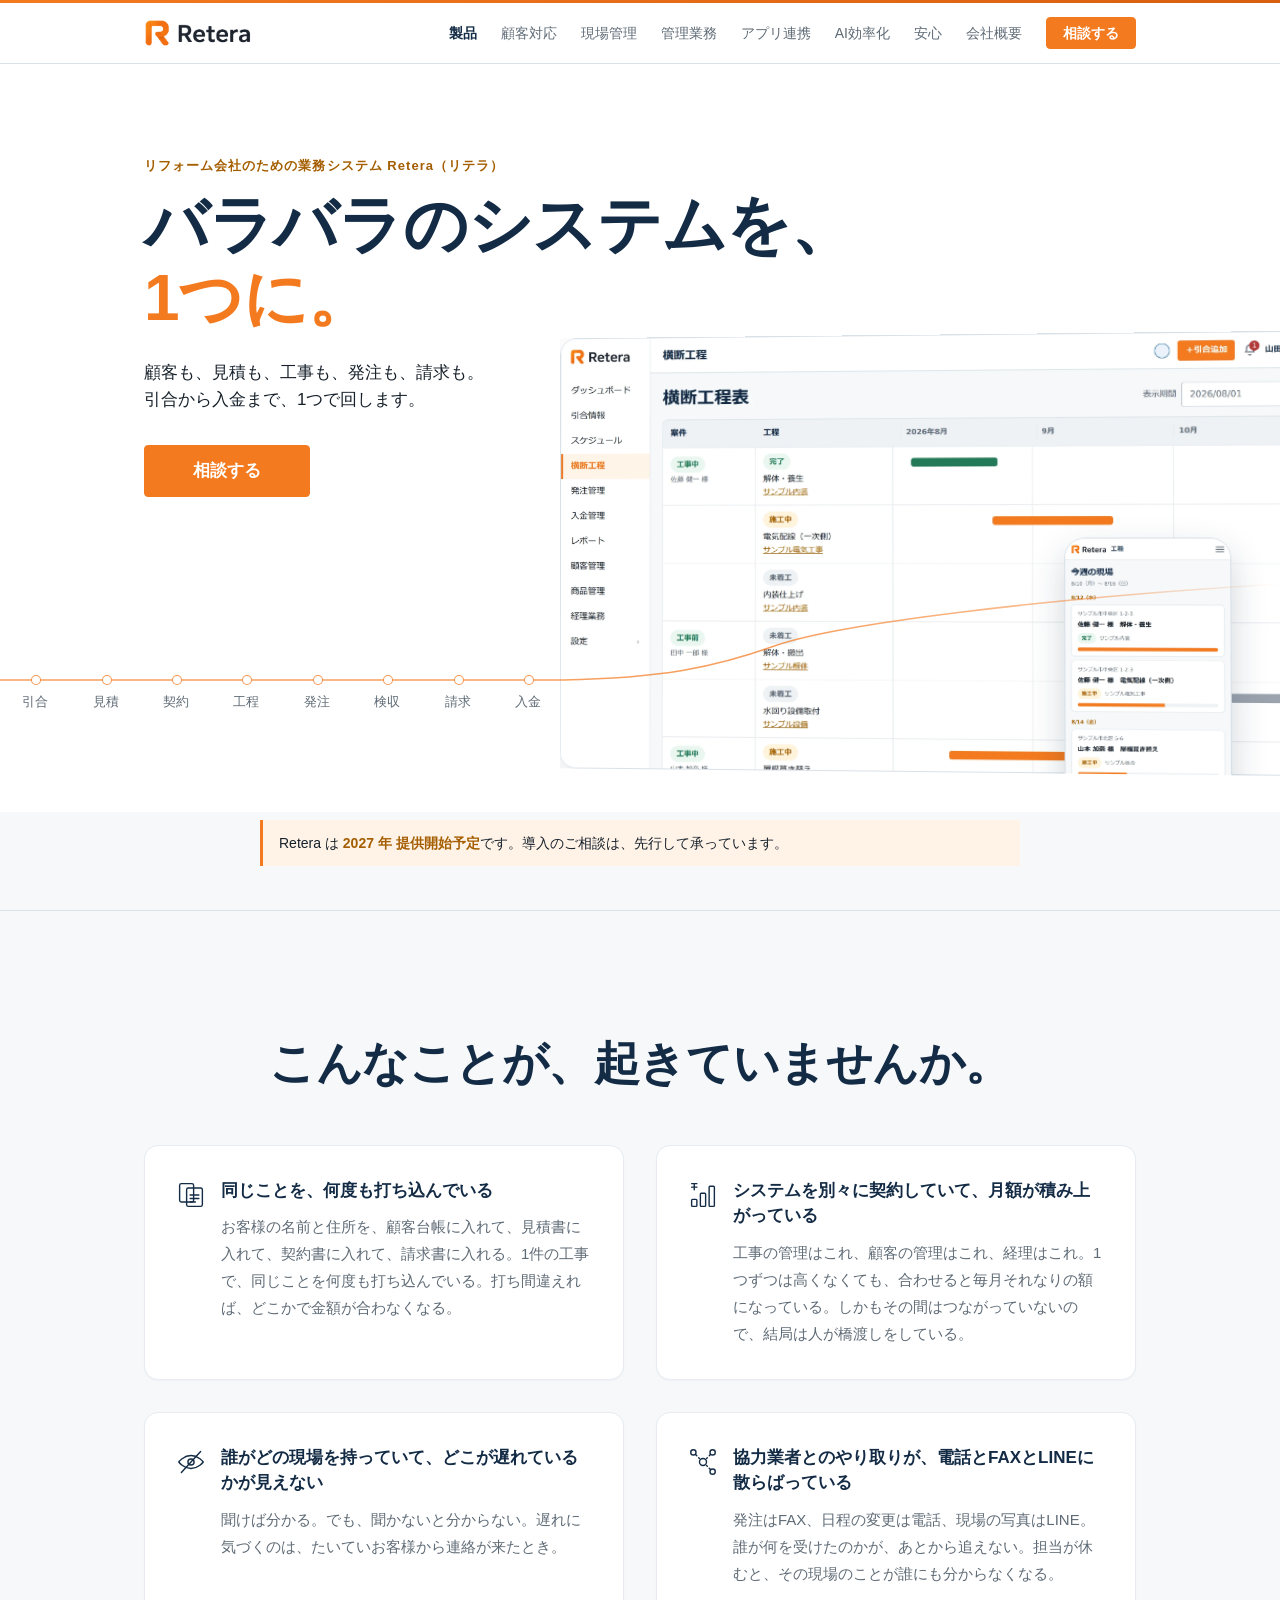
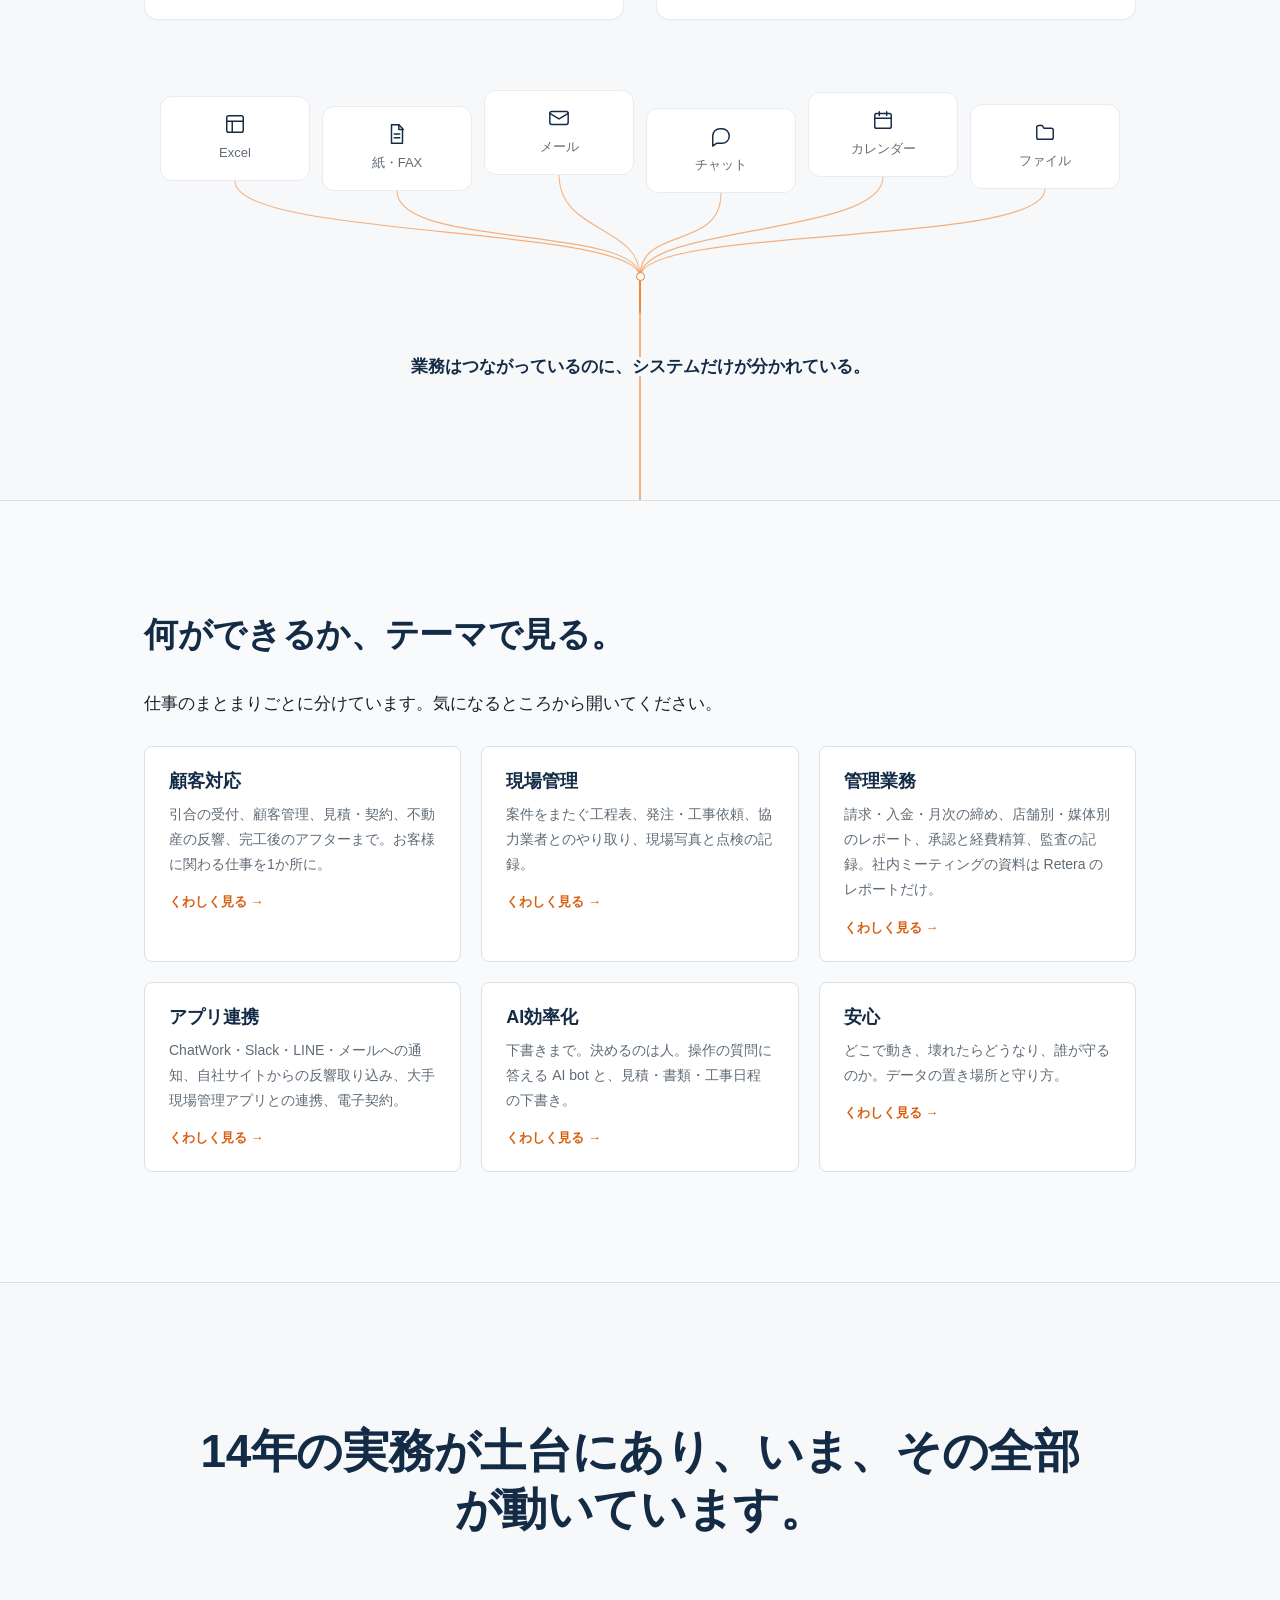
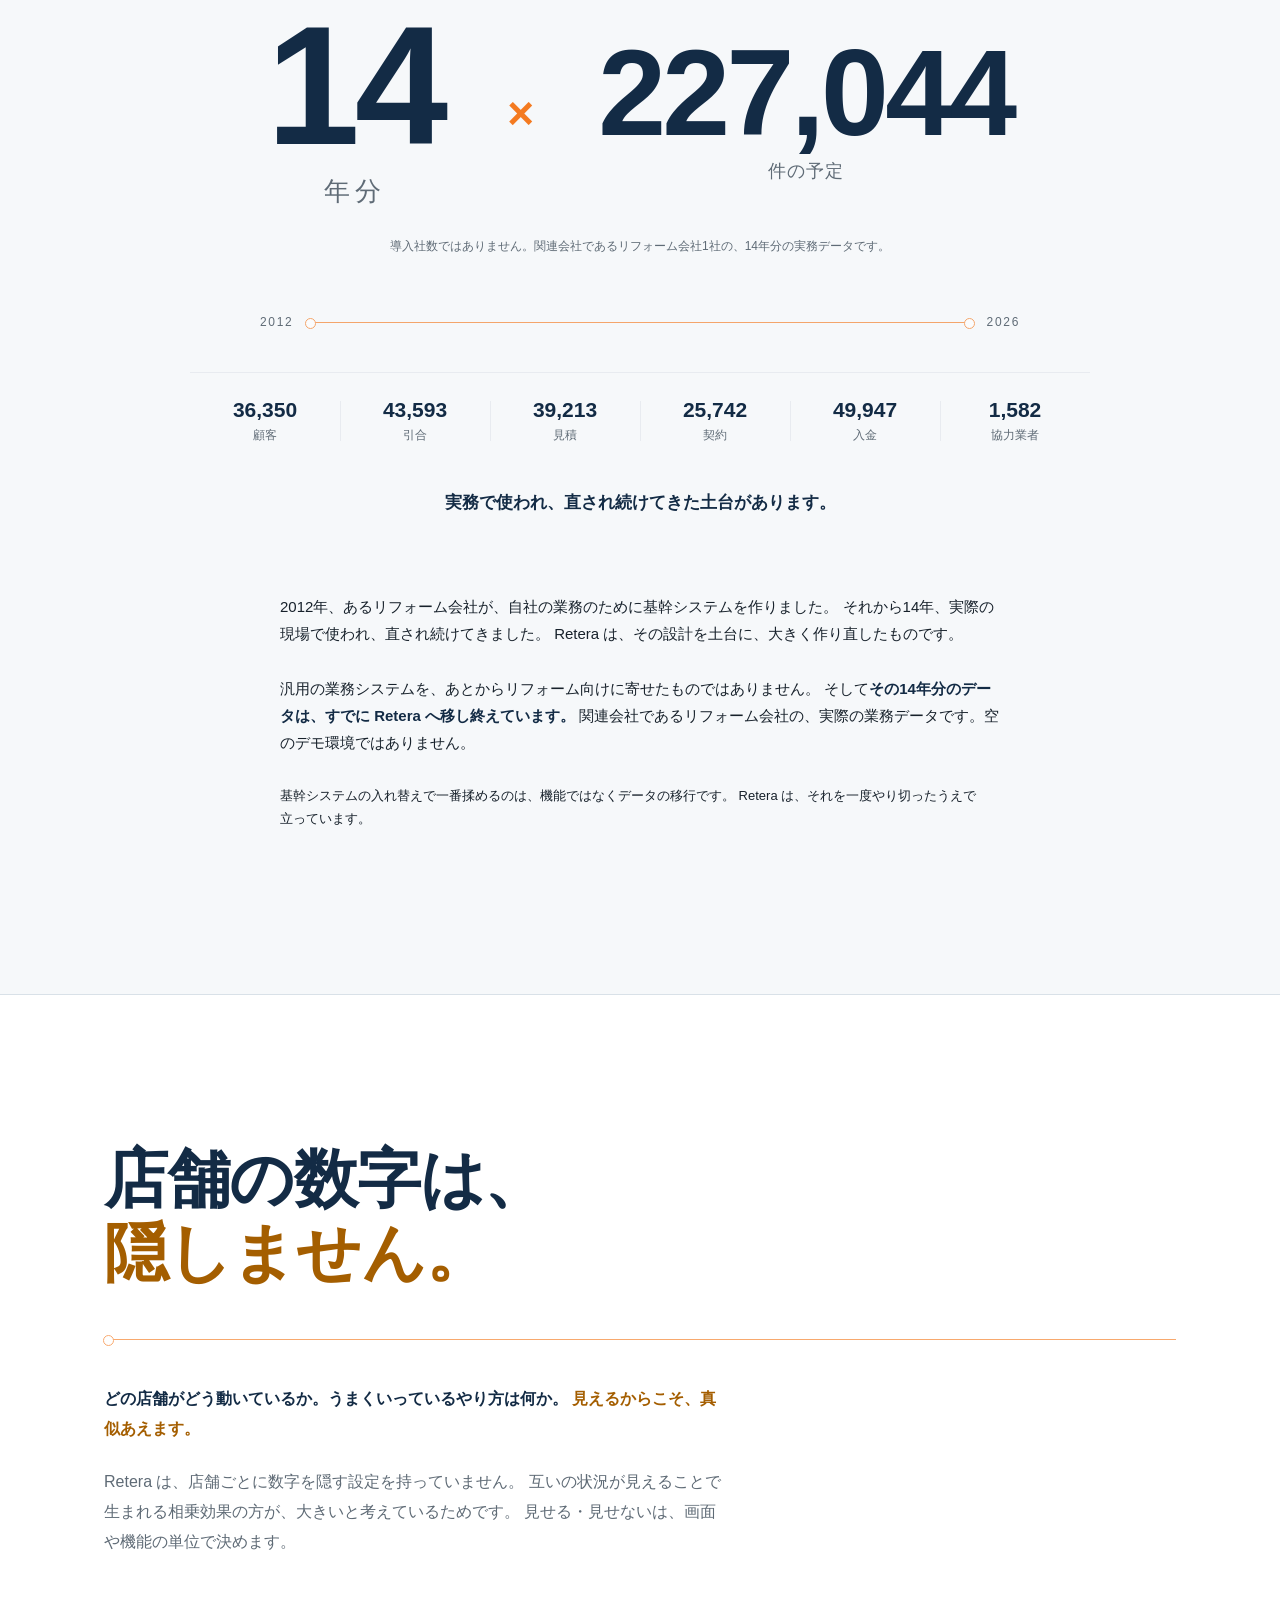
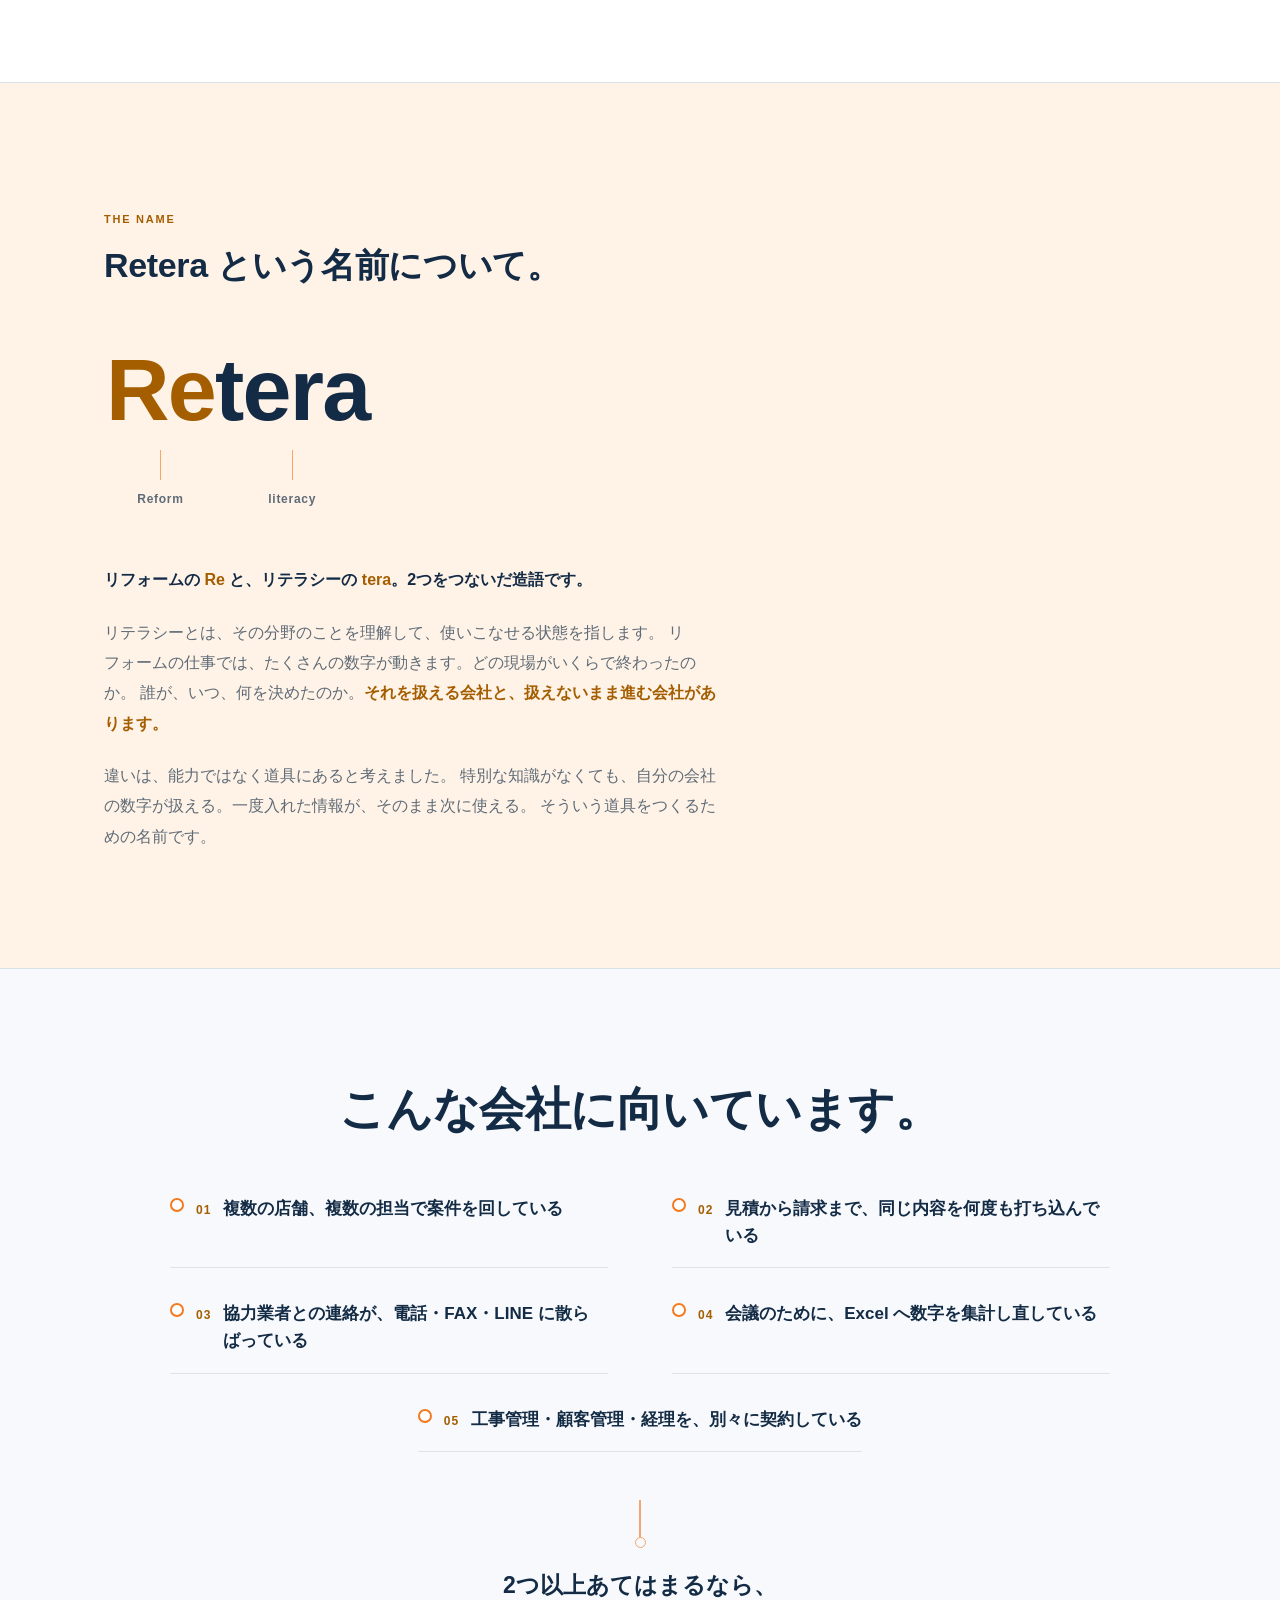
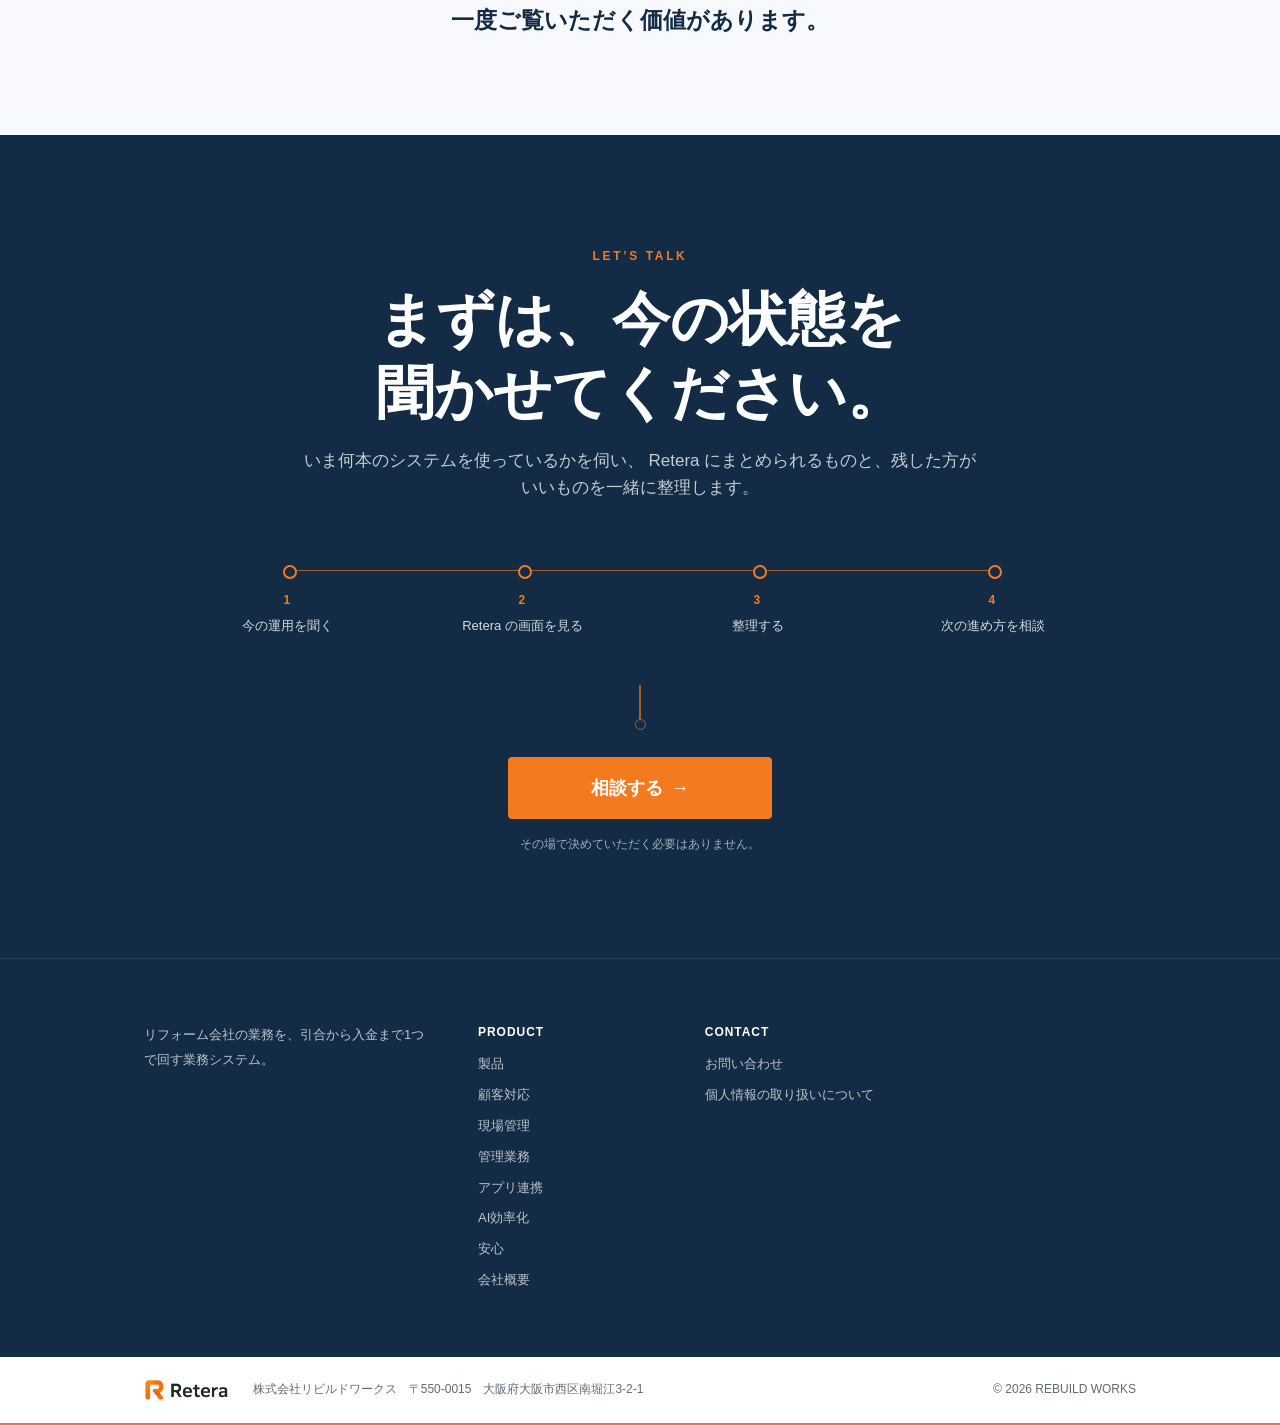
==== commit 92926c3c: "ANDPADの社名を「大手現場管理アプリ」に置換、CSSコメントの競合名を削除(大西様指示 2026-10-08)" ====
--- a/index.html
+++ b/index.html
@@ -298,7 +298,7 @@
       </a>
       <a class="theme-card" href="features-connect.html">
         <h3>アプリ連携</h3>
-        <p>ChatWork・Slack・LINE・メールへの通知、自社サイトからの反響取り込み、ANDPAD 連携、電子契約。</p>
+        <p>ChatWork・Slack・LINE・メールへの通知、自社サイトからの反響取り込み、大手現場管理アプリとの連携、電子契約。</p>
         <span class="theme-more">くわしく見る →</span>
       </a>
       <a class="theme-card" href="features-ai.html">
--- a/style.css
+++ b/style.css
@@ -1092,7 +1092,7 @@
 }
 
 /* ============================================================
-   デバイスモックアップ（2026-08-08）
+   他社の製品サイトを実地調査した結果、製品画面を生のスクショで貼っている会社は1社も無く、
    競合6社（ANDPAD / AnyONE / ダンドリワーク / kintone / ZAC / board）を
    実地調査した結果、製品画面を生のスクショで貼っている会社は1社も無く、
    全社がノートPC・スマホの枠に嵌めていた。これが見た目の質の差の主因。
